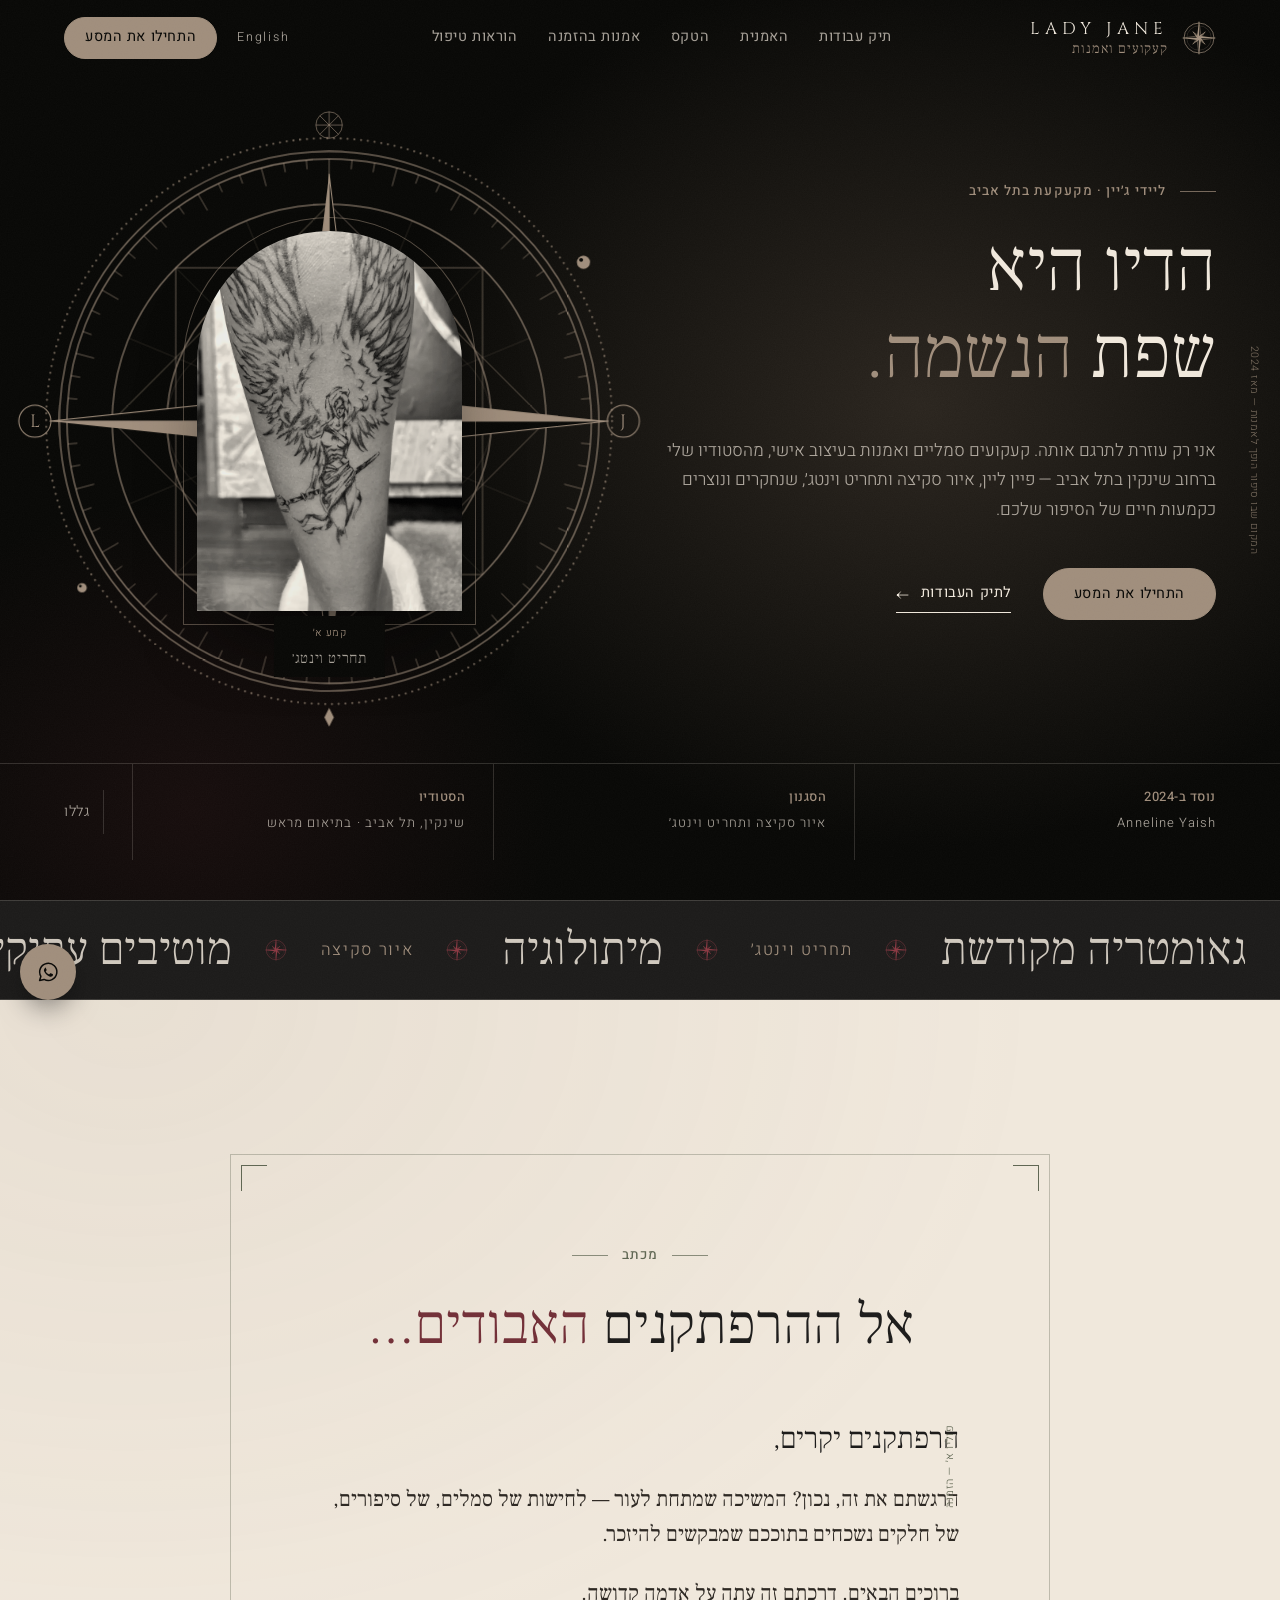
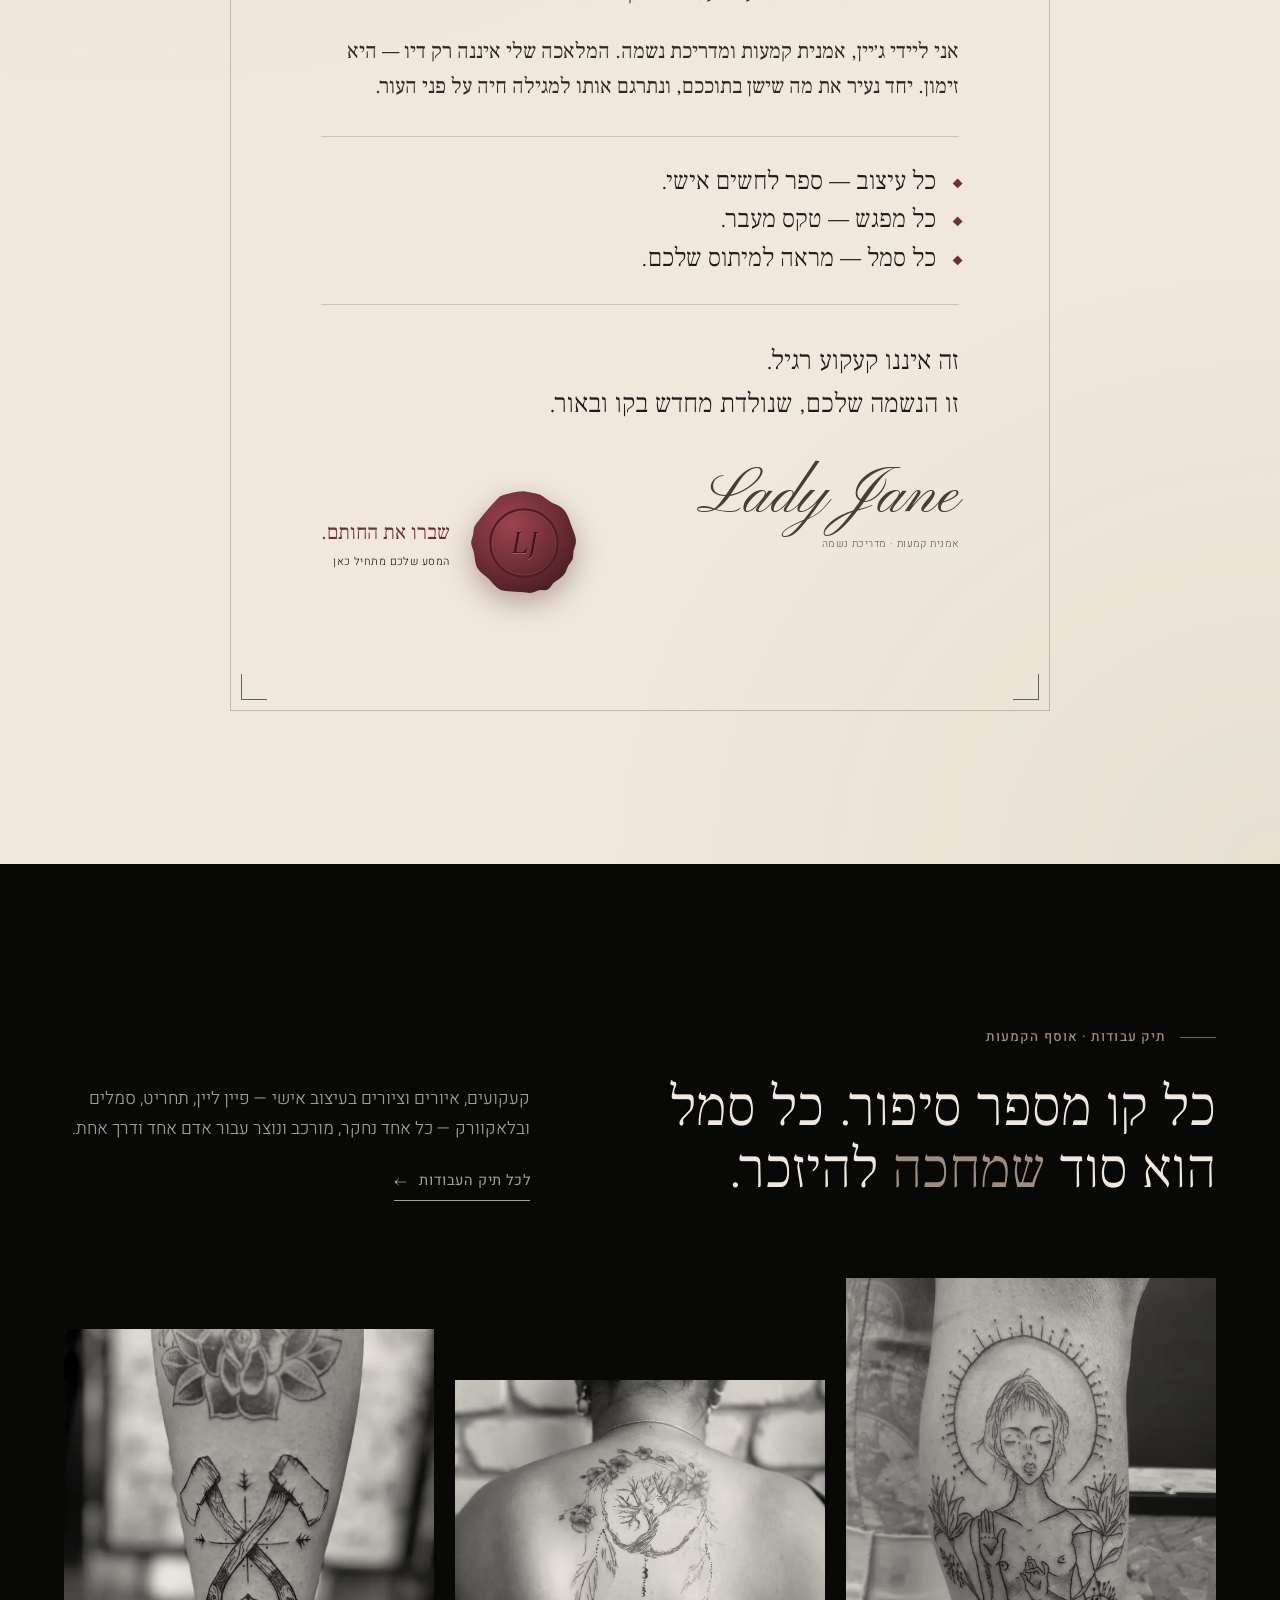
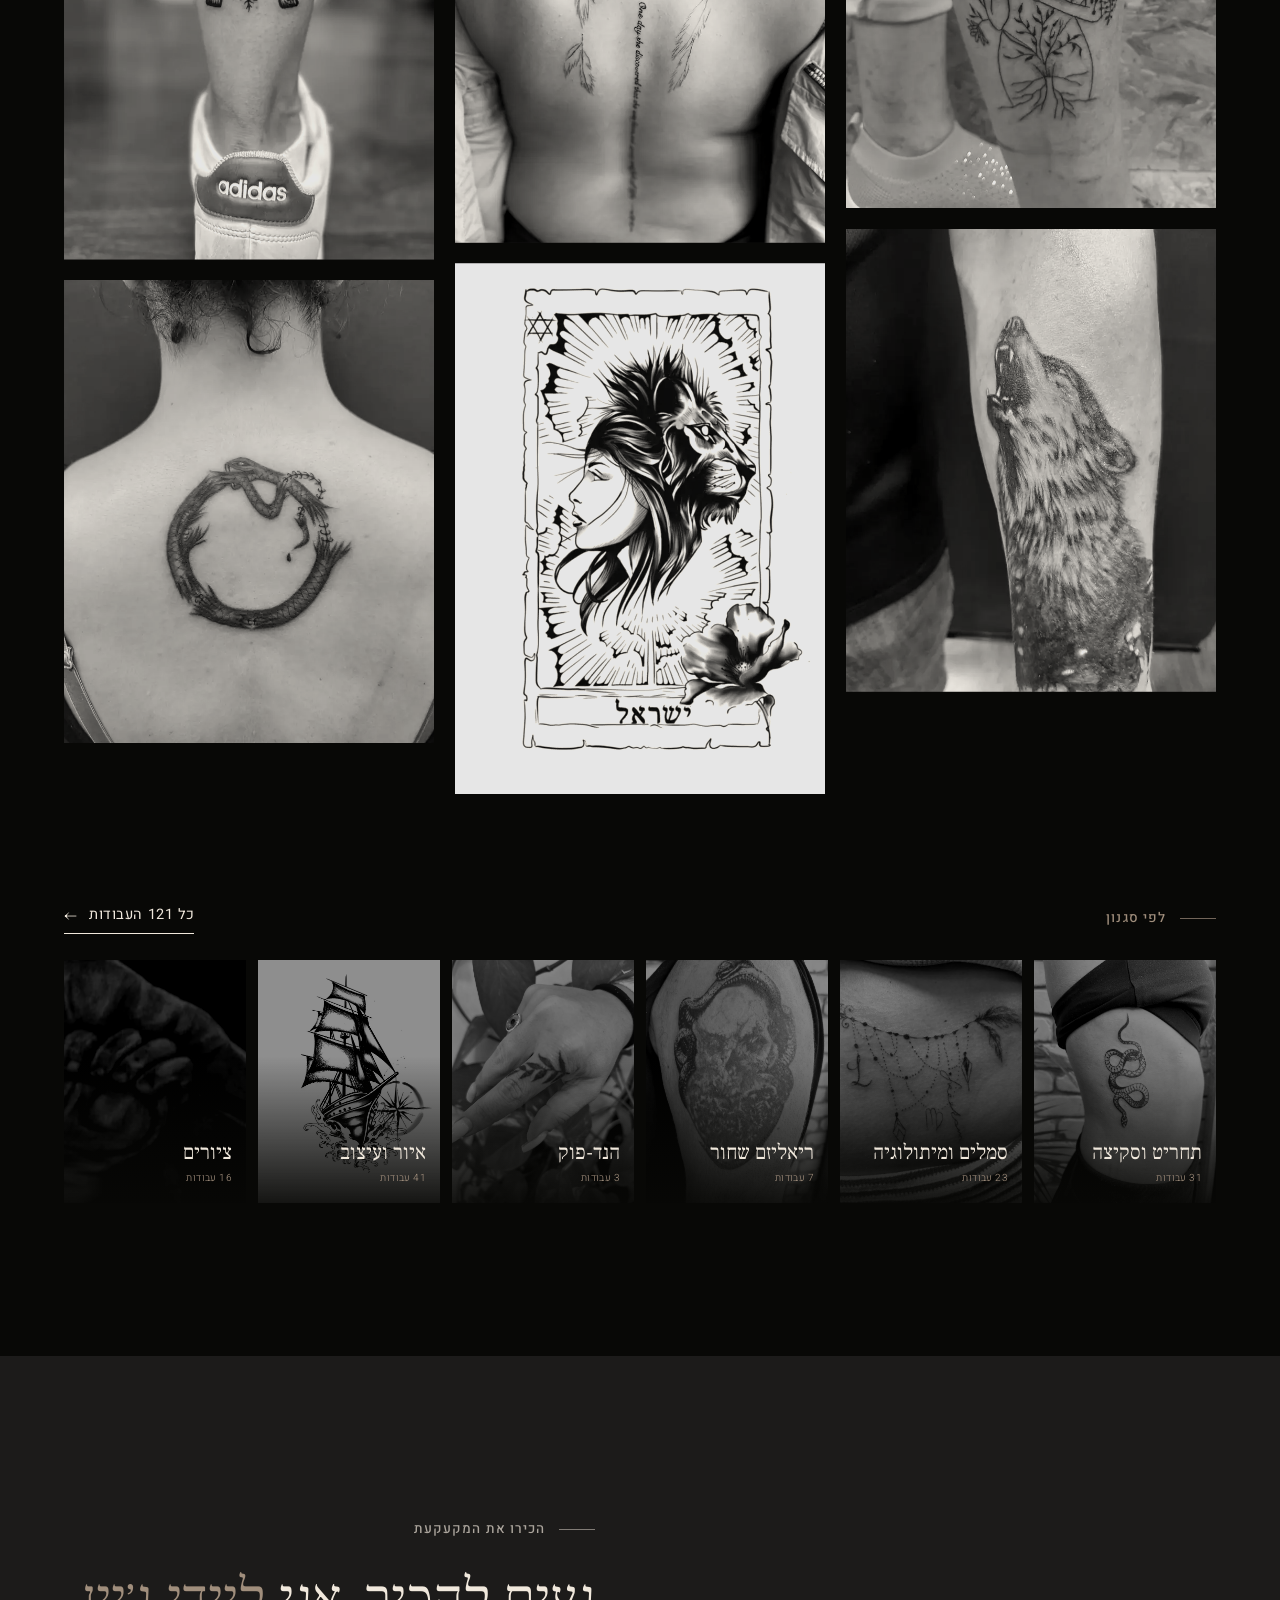
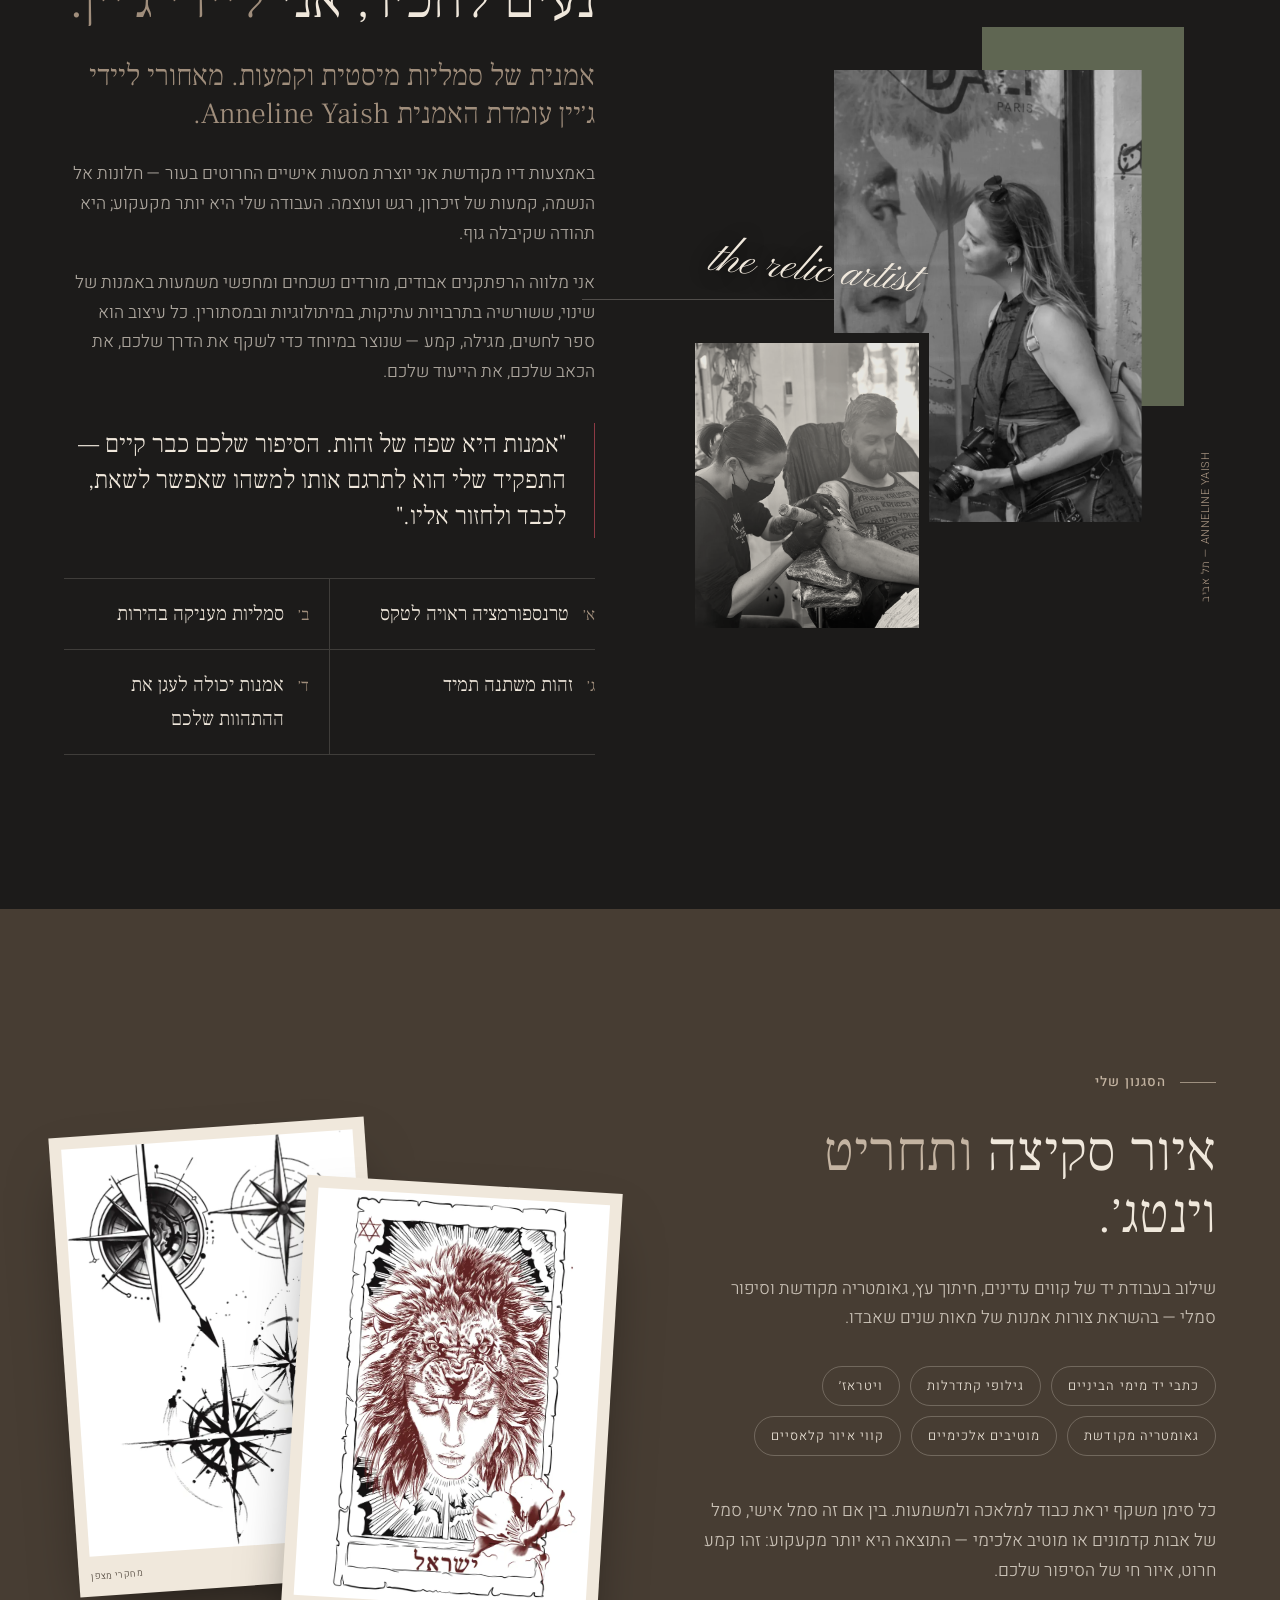
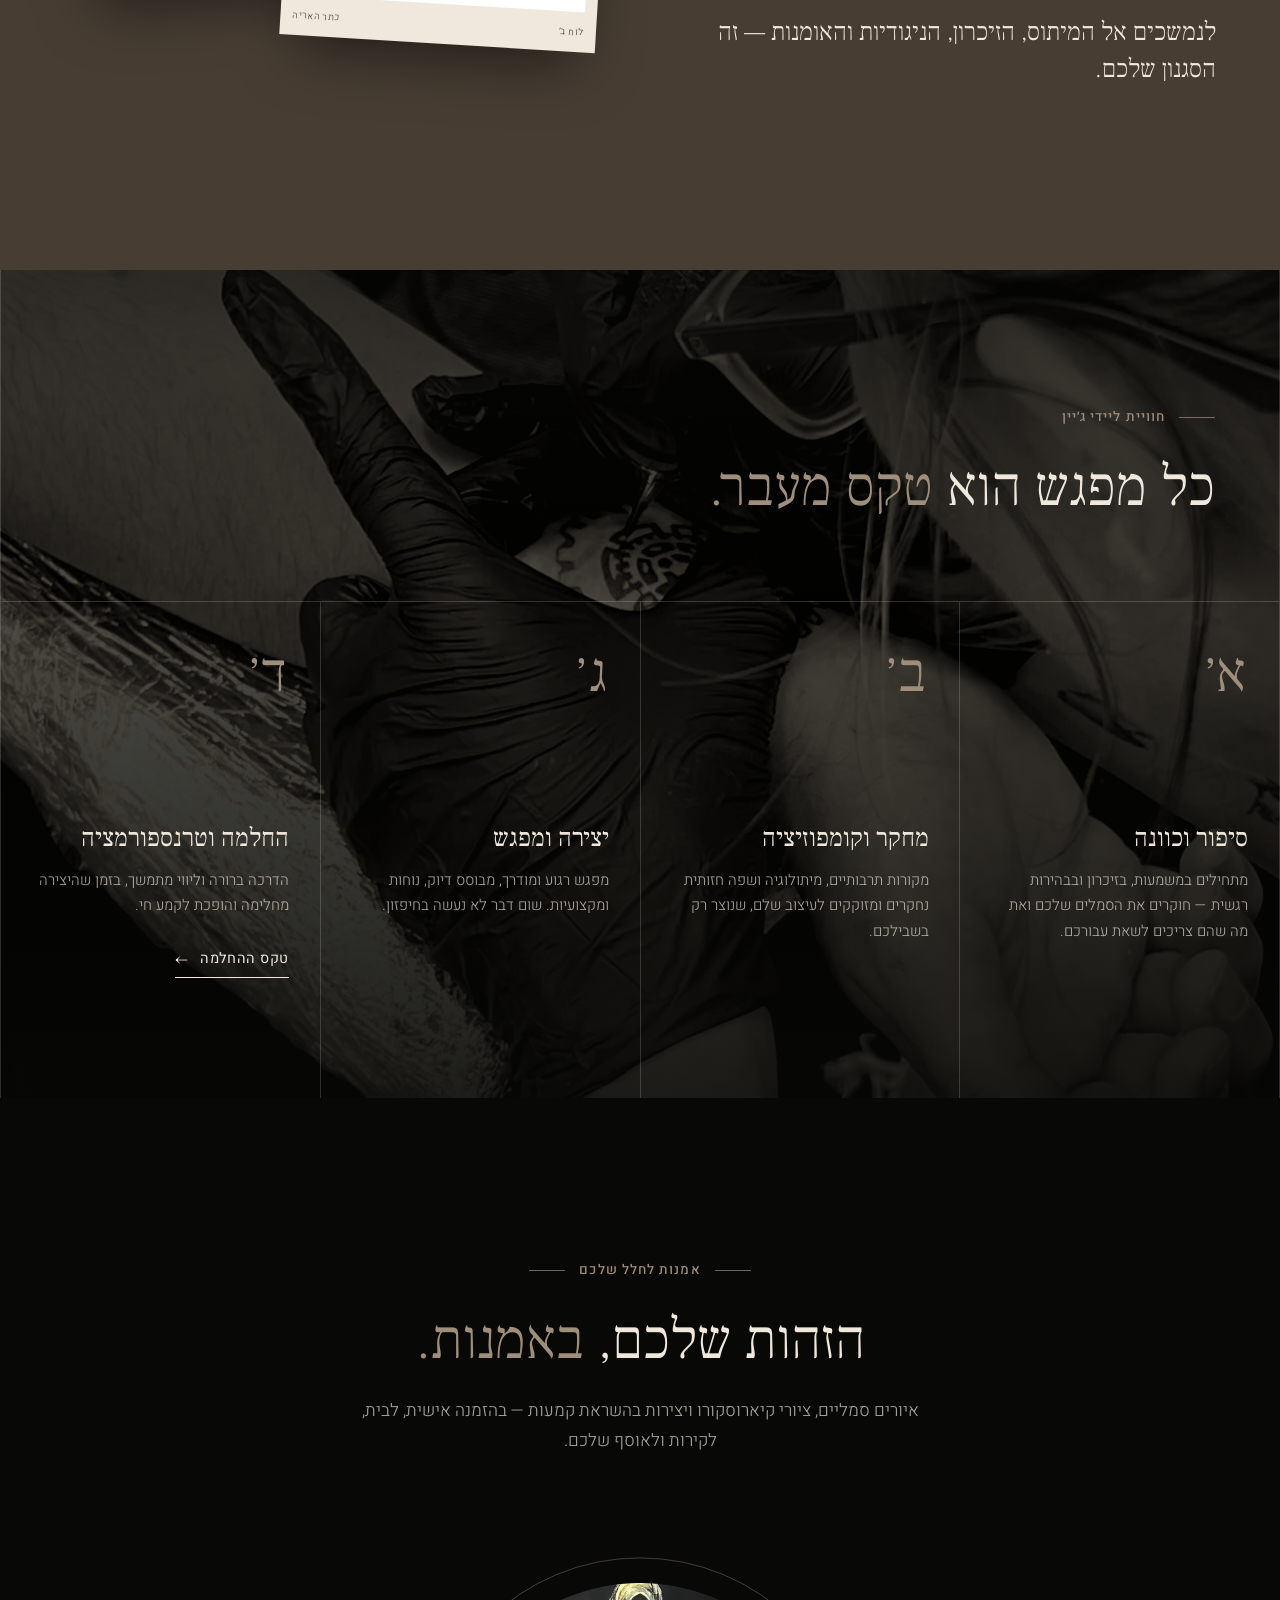
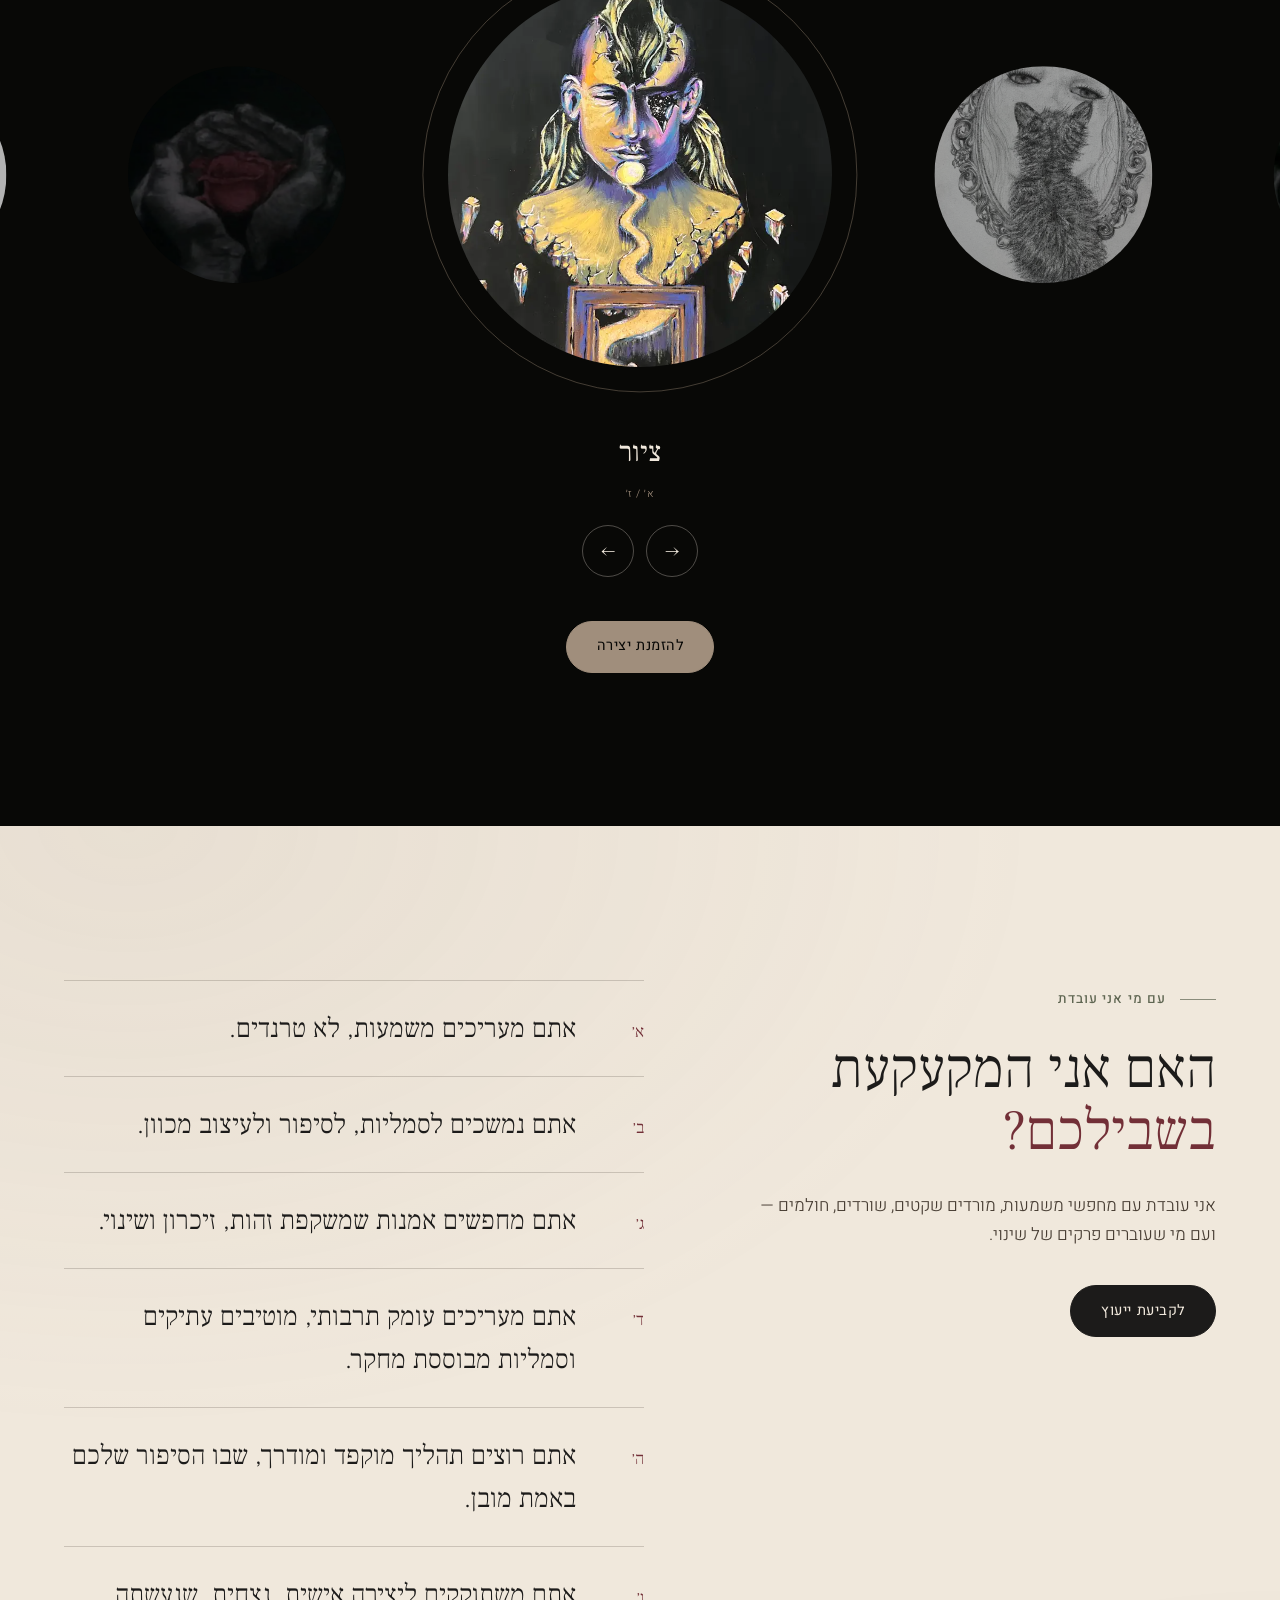
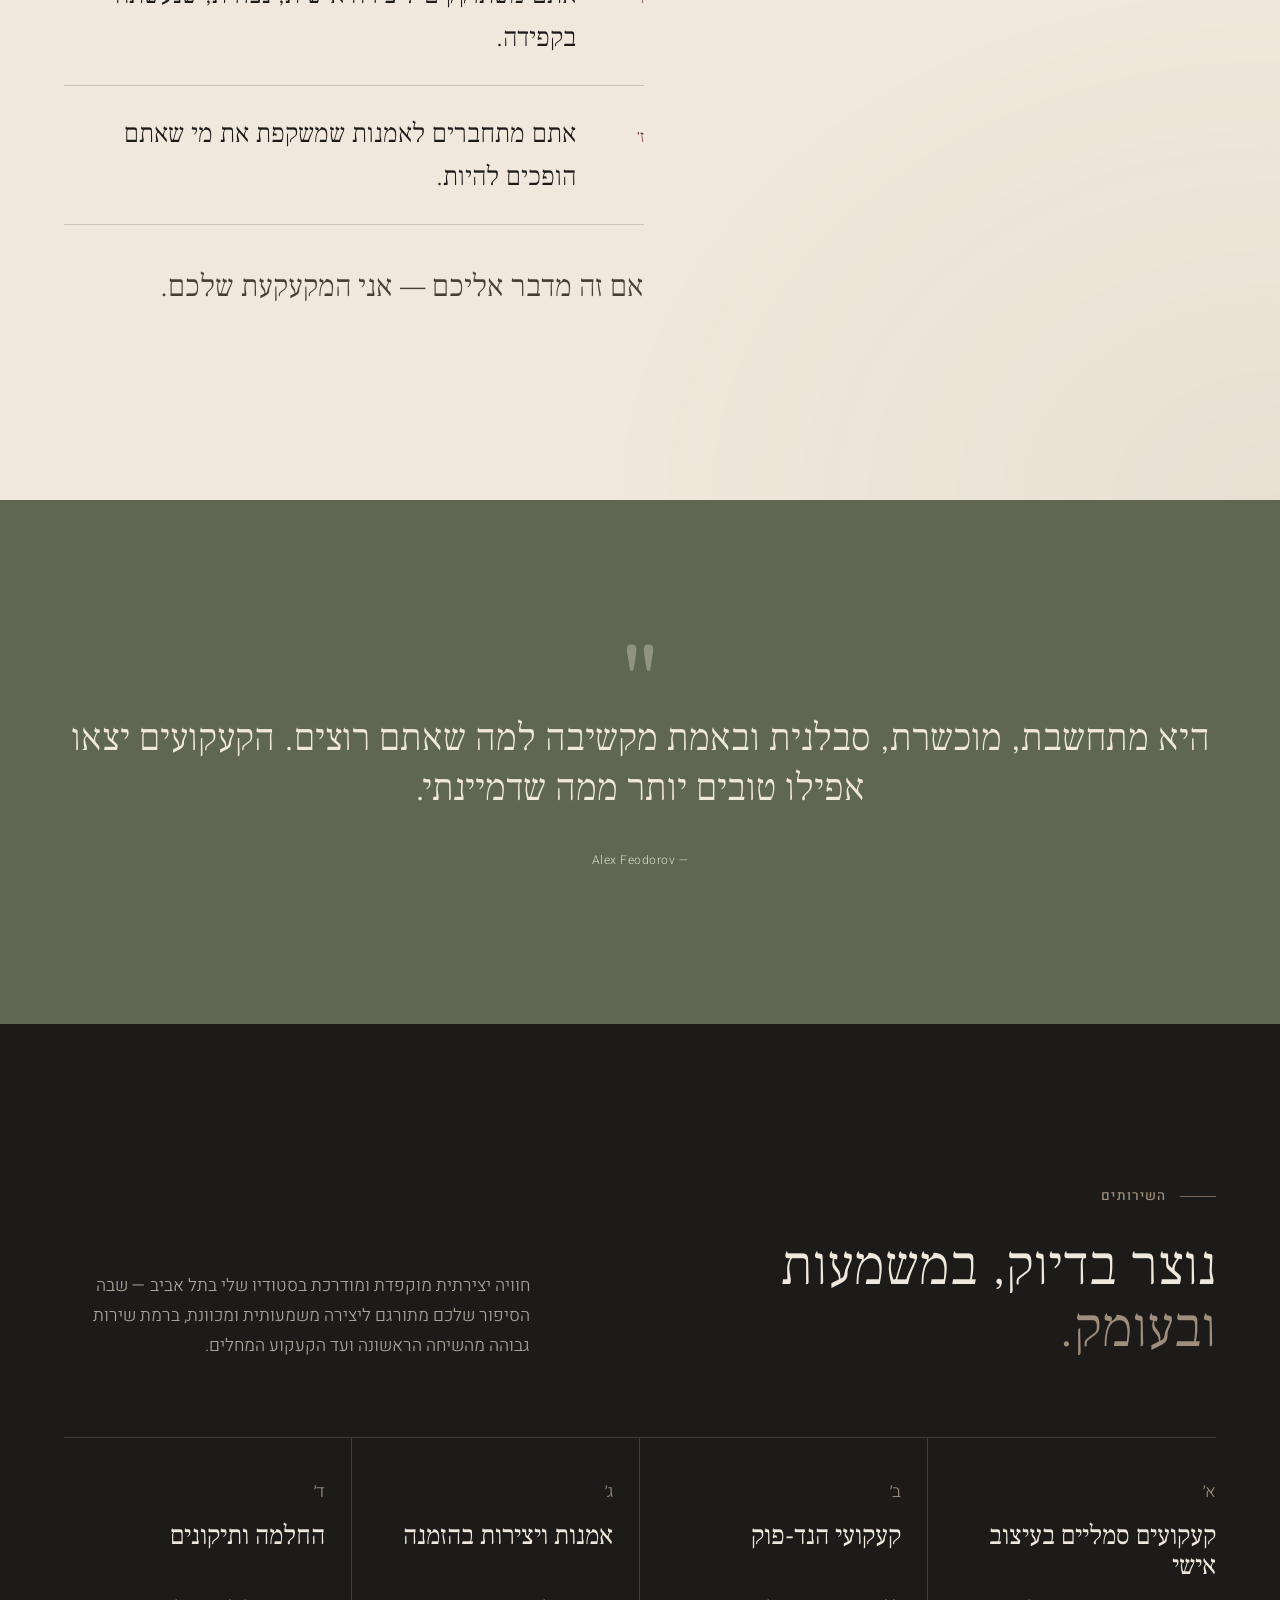
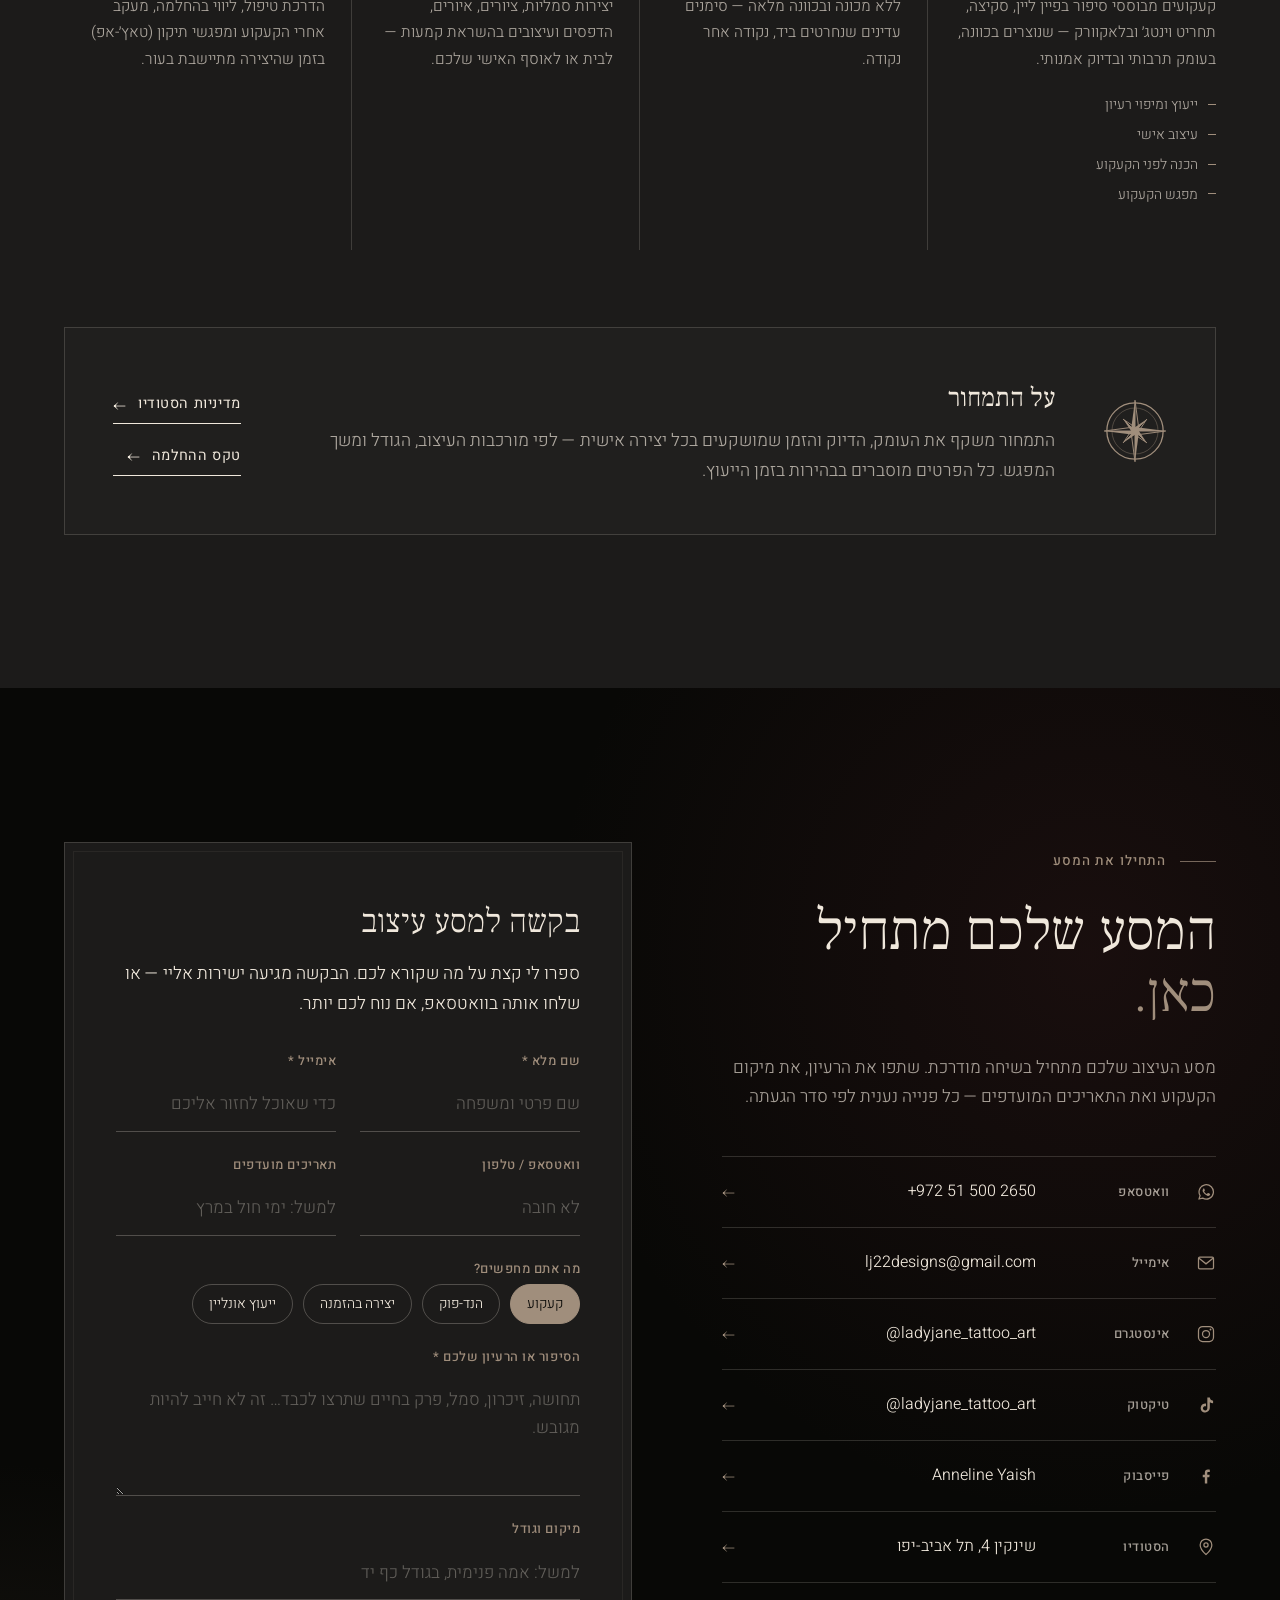
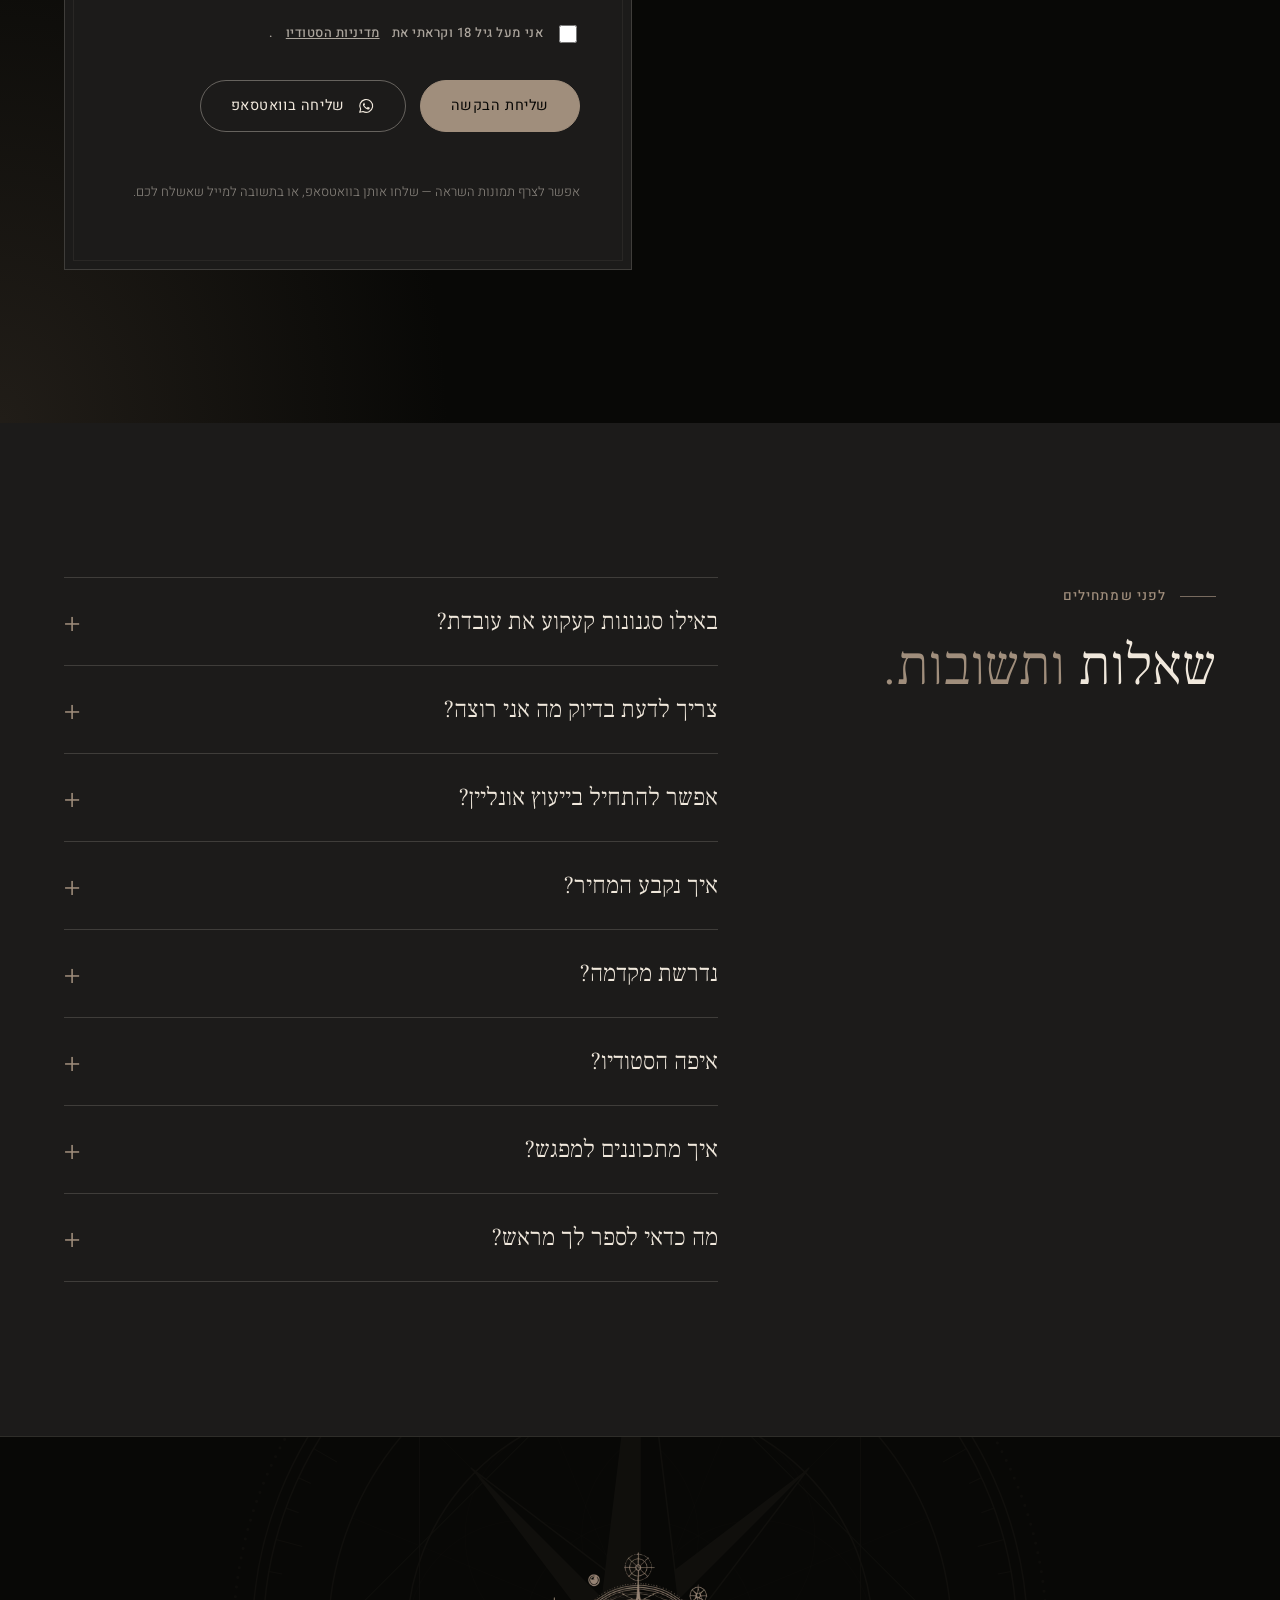
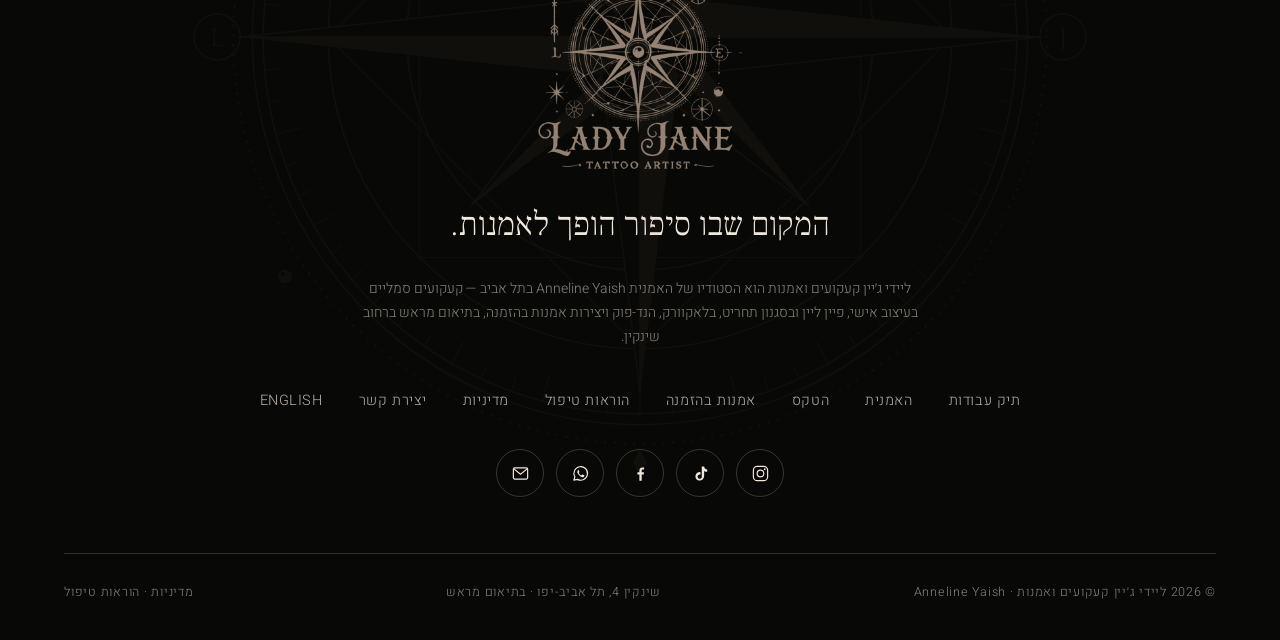
==== he/index.html @ fa8df44c "Add Hebrew version of the site - Full right-to-left Hebrew site in /he/ (home, archive, aftercare,  " ====
<!doctype html>
<html lang="he" dir="rtl" data-base="../">
<head>
<meta charset="utf-8">
<meta name="viewport" content="width=device-width, initial-scale=1, viewport-fit=cover">
<title>מקעקעת בתל אביב — קעקועים סמליים ופיין ליין | ליידי ג׳יין</title>
<meta name="description" content="קעקועים בעיצוב אישי בהשראת סמלים, מיתולוגיה ותחריטים עתיקים — פיין ליין, סקיצה, בלאקוורק והנד-פוק. סטודיו ברחוב שינקין, תל אביב. קבעו ייעוץ.">
<meta name="theme-color" content="#080806">
<meta name="robots" content="index, follow, max-image-preview:large">
<link rel="icon" href="../assets/img/brand/favicon.svg" type="image/svg+xml">
<link rel="icon" href="../assets/img/brand/favicon-192.png" type="image/png" sizes="192x192">
<link rel="icon" href="../assets/img/brand/favicon-48.png" type="image/png" sizes="48x48">
<link rel="apple-touch-icon" href="../assets/img/brand/apple-touch-icon.png">
<meta property="og:type" content="website">
<meta property="og:locale" content="he_IL">
<meta property="og:locale:alternate" content="en_US">
<meta property="og:site_name" content="Lady Jane — Tattoo &amp; Art">
<meta property="og:title" content="מקעקעת בתל אביב — קעקועים סמליים ופיין ליין | ליידי ג׳יין">
<meta property="og:description" content="קעקועים בעיצוב אישי בהשראת סמלים, מיתולוגיה ותחריטים עתיקים — פיין ליין, סקיצה, בלאקוורק והנד-פוק. סטודיו ברחוב שינקין, תל אביב. קבעו ייעוץ.">
<link rel="canonical" href="https://ladyjanetattoo.com/he/">
<link rel="alternate" hreflang="en" href="https://ladyjanetattoo.com/">
<link rel="alternate" hreflang="he" href="https://ladyjanetattoo.com/he/">
<link rel="alternate" hreflang="x-default" href="https://ladyjanetattoo.com/">
<meta property="og:url" content="https://ladyjanetattoo.com/he/">
<meta property="og:image" content="https://ladyjanetattoo.com/assets/img/brand/og.jpg">
<meta property="og:image:width" content="1200">
<meta property="og:image:height" content="630">
<meta property="og:image:alt" content="Lady Jane Tattoo Artist — compass emblem">
<meta name="twitter:card" content="summary_large_image">
<meta name="twitter:title" content="מקעקעת בתל אביב — קעקועים סמליים ופיין ליין | ליידי ג׳יין">
<meta name="twitter:description" content="קעקועים בעיצוב אישי בהשראת סמלים, מיתולוגיה ותחריטים עתיקים — פיין ליין, סקיצה, בלאקוורק והנד-פוק. סטודיו ברחוב שינקין, תל אביב. קבעו ייעוץ.">
<link rel="preconnect" href="https://fonts.googleapis.com">
<link rel="preconnect" href="https://fonts.gstatic.com" crossorigin>
<link href="https://fonts.googleapis.com/css2?family=Cinzel:wght@400;500&family=Cormorant+Garamond:ital,wght@1,500&family=Frank+Ruhl+Libre:wght@300;400;500&family=Heebo:wght@300;400;500&family=Pinyon+Script&display=swap" rel="stylesheet">
<link rel="stylesheet" href="../assets/css/style.css?v=68947995">
<script>document.documentElement.classList.add('js')</script>
<script type="application/ld+json">{"@context":"https://schema.org","@graph":[{"@type":"WebSite","@id":"https://ladyjanetattoo.com/he/#website","url":"https://ladyjanetattoo.com/he/","name":"ליידי ג׳יין קעקועים ואמנות","alternateName":["Lady Jane","Lady Jane Tattoo","LadyJane Tattoo Art","ליידי ג׳יין קעקועים","ליידי ג׳יין"],"inLanguage":"he","publisher":{"@id":"https://ladyjanetattoo.com/#studio"}},{"@type":"TattooParlor","@id":"https://ladyjanetattoo.com/#studio","name":"Lady Jane Tattoo & Art","alternateName":["Lady Jane","Lady Jane Tattoo","LadyJane Tattoo Art","ליידי ג׳יין קעקועים","ליידי ג׳יין"],"description":"הסטודיו לקעקועים ואמנות של האמנית Anneline Yaish בתל אביב: קעקועים סמליים בעיצוב אישי, פיין ליין, סקיצה ותחריט וינטג׳, ריאליזם שחור, הנד-פוק וציורים בהזמנה. בתיאום מראש.","url":"https://ladyjanetattoo.com/he/","logo":"https://ladyjanetattoo.com/assets/img/brand/emblem.webp","image":["https://ladyjanetattoo.com/assets/img/brand/og.jpg","https://ladyjanetattoo.com/assets/img/work/engraving-01.webp","https://ladyjanetattoo.com/assets/img/work/symbolic-01.webp","https://ladyjanetattoo.com/assets/img/work/engraving-03.webp"],"telephone":"+972515002650","email":"lj22designs@gmail.com","address":{"@type":"PostalAddress","streetAddress":"שינקין 4","addressLocality":"תל אביב-יפו","addressRegion":"Tel Aviv District","addressCountry":"IL"},"areaServed":[{"@type":"City","name":"Tel Aviv-Yafo"},{"@type":"Country","name":"Israel"}],"foundingDate":"2024","founder":{"@id":"https://ladyjanetattoo.com/#anneline"},"employee":{"@id":"https://ladyjanetattoo.com/#anneline"},"knowsAbout":["Fine line tattoos","Sketch illustration tattoos","Vintage engraving tattoos","Woodcut style tattoos","Symbolic tattoos","Mythology tattoos","Sacred geometry tattoos","Blackwork realism","Hand-poke tattoos","Custom tattoo design","Chiaroscuro painting"],"hasOfferCatalog":{"@type":"OfferCatalog","name":"שירותי קעקוע ואמנות","itemListElement":[{"@type":"Offer","itemOffered":{"@type":"Service","name":"עיצוב קעקוע סמלי אישי","description":"קעקועים מבוססי סיפור בפיין ליין, איור סקיצה, תחריט וינטג׳ ובלאקוורק — מהייעוץ ומיפוי הרעיון ועד מפגש הקעקוע.","provider":{"@id":"https://ladyjanetattoo.com/#studio"},"areaServed":{"@type":"City","name":"תל אביב-יפו"}}},{"@type":"Offer","itemOffered":{"@type":"Service","name":"קעקועי פיין ליין","description":"קעקועים עדינים ומדויקים בקווים דקים, עם מוטיבים סמליים ובוטניים.","provider":{"@id":"https://ladyjanetattoo.com/#studio"},"areaServed":{"@type":"City","name":"תל אביב-יפו"}}},{"@type":"Offer","itemOffered":{"@type":"Service","name":"קעקועים בסגנון תחריט וחיתוך עץ","description":"קעקועים בהשראת איור סקיצה ותחריטי עץ, כתבי יד מימי הביניים, גילופי קתדרלות וגאומטריה מקודשת.","provider":{"@id":"https://ladyjanetattoo.com/#studio"},"areaServed":{"@type":"City","name":"תל אביב-יפו"}}},{"@type":"Offer","itemOffered":{"@type":"Service","name":"קעקועי ריאליזם שחור","description":"ריאליזם בשחור ואפור עם ניגודיות קיארוסקורו.","provider":{"@id":"https://ladyjanetattoo.com/#studio"},"areaServed":{"@type":"City","name":"תל אביב-יפו"}}},{"@type":"Offer","itemOffered":{"@type":"Service","name":"קעקועי הנד-פוק","description":"קעקועים ללא מכונה, שנחרטים ביד נקודה אחר נקודה.","provider":{"@id":"https://ladyjanetattoo.com/#studio"},"areaServed":{"@type":"City","name":"תל אביב-יפו"}}},{"@type":"Offer","itemOffered":{"@type":"Service","name":"יצירות אמנות בהזמנה","description":"ציורים, איורים והדפסים סמליים בהזמנה אישית, לבית או לאוסף פרטי.","provider":{"@id":"https://ladyjanetattoo.com/#studio"},"areaServed":{"@type":"City","name":"תל אביב-יפו"}}},{"@type":"Offer","itemOffered":{"@type":"Service","name":"ייעוץ קעקוע אונליין","description":"ייעוץ אונליין של 15 דקות לקעקועים או ליצירות אמנות ועיצוב בהזמנה.","provider":{"@id":"https://ladyjanetattoo.com/#studio"},"areaServed":{"@type":"City","name":"תל אביב-יפו"}}},{"@type":"Offer","itemOffered":{"@type":"Service","name":"ליווי בהחלמה ותיקונים","description":"הדרכת טיפול, מעקב אחרי הקעקוע ומפגשי תיקון.","provider":{"@id":"https://ladyjanetattoo.com/#studio"},"areaServed":{"@type":"City","name":"תל אביב-יפו"}}}]},"sameAs":["https://www.instagram.com/ladyjane_tattoo_art/","https://www.tiktok.com/@ladyjane_tattoo_art","https://www.facebook.com/annelineyaish22/"],"contactPoint":{"@type":"ContactPoint","contactType":"bookings","telephone":"+972515002650","email":"lj22designs@gmail.com","url":"https://ladyjanetattoo.com/he/#begin","availableLanguage":["English","Hebrew"]}},{"@type":"Person","@id":"https://ladyjanetattoo.com/#anneline","name":"Anneline Yaish","alternateName":"Lady Jane","jobTitle":"Tattoo artist and fine artist","image":"https://ladyjanetattoo.com/assets/img/artist/portrait-dali.webp","worksFor":{"@id":"https://ladyjanetattoo.com/#studio"},"sameAs":["https://www.instagram.com/ladyjane_tattoo_art/","https://www.tiktok.com/@ladyjane_tattoo_art","https://www.facebook.com/annelineyaish22/"]},{"@type":"FAQPage","@id":"https://ladyjanetattoo.com/he/#faq","inLanguage":"he","mainEntity":[{"@type":"Question","name":"באילו סגנונות קעקוע את עובדת?","acceptedAnswer":{"@type":"Answer","text":"קעקועים אישיים מבוססי סיפור בפיין ליין, איור סקיצה, תחריט וינטג׳ וחיתוך עץ, גאומטריה מקודשת, מוטיבים סמליים ומיתולוגיים, ריאליזם שחור והנד-פוק. כל עיצוב נוצר במיוחד בשבילכם."}},{"@type":"Question","name":"צריך לדעת בדיוק מה אני רוצה?","acceptedAnswer":{"@type":"Answer","text":"לא. הרבה לקוחות מגיעים עם תחושה, רעיון או כוונה סמלית. את הסיפור אנחנו מפתחים יחד — בשביל זה יש ייעוץ."}},{"@type":"Question","name":"אפשר להתחיל בייעוץ אונליין?","acceptedAnswer":{"@type":"Answer","text":"כן. יש ייעוץ אונליין של 15 דקות לקעקועים, וייעוץ נפרד ליצירות אמנות ועיצוב בהזמנה. בחרו \"ייעוץ אונליין\" בטופס או שלחו לי הודעה בוואטסאפ."}},{"@type":"Question","name":"איך נקבע המחיר?","acceptedAnswer":{"@type":"Answer","text":"לפי מורכבות העיצוב, הגודל ומשך המפגש. כל הפרטים מוסברים בזמן הייעוץ, לפני שקובעים משהו."}},{"@type":"Question","name":"נדרשת מקדמה?","acceptedAnswer":{"@type":"Answer","text":"כן — קביעת תור מחייבת מקדמה שאינה מוחזרת ומקוזזת מהמחיר הסופי. אפשר לשנות מועד פעם אחת, בהודעה של 24 שעות מראש לפחות."}},{"@type":"Question","name":"איפה הסטודיו?","acceptedAnswer":{"@type":"Answer","text":"ברחוב שינקין 4, במרכז תל אביב-יפו. המפגשים בתיאום מראש בלבד — שלחו בקשה בטופס או הודעה בוואטסאפ כדי לקבוע."}},{"@type":"Question","name":"איך מתכוננים למפגש?","acceptedAnswer":{"@type":"Answer","text":"אכלו לפני, הביאו מים וחטיפים, והגיעו עם עור נקי ובגדים נוחים. בלי אלכוהול, ובלי אימון כושר כבד ממש לפני. אם אתם לחוצים — ספרו לי, אני כאן בשבילכם."}},{"@type":"Question","name":"מה כדאי לספר לך מראש?","acceptedAnswer":{"@type":"Answer","text":"שתפו אותי בכל אלרגיה או מצב רפואי, וספרו לי אם יש היריון או הנקה. לקוחות עם סוכרת יתבקשו להביא אישור מרופא. יש להיות מעל גיל 18 עם תעודה מזהה."}}]}]}</script>
</head>
<body>
<svg width="0" height="0" style="position:absolute" aria-hidden="true" focusable="false">
  <symbol id="i-instagram" viewBox="0 0 24 24"><g fill="none" stroke="currentColor" stroke-width="1.5"><rect x="3" y="3" width="18" height="18" rx="5"/><circle cx="12" cy="12" r="4.2"/></g><circle cx="17.4" cy="6.6" r="1.1" fill="currentColor"/></symbol>
  <symbol id="i-tiktok" viewBox="0 0 24 24"><path fill="currentColor" d="M16.6 3c.3 2.1 1.6 3.6 3.9 3.8v3.1a7 7 0 0 1-3.9-1.1v6.3c0 3.8-3.1 6.4-6.6 5.8-3.3-.5-5.1-3.9-4.1-6.9.8-2.5 3.4-4.1 6.1-3.7v3.2c-.6-.2-1.3-.2-1.9 0-1.4.5-2.1 2-1.6 3.4.5 1.4 2.2 2.1 3.6 1.5.9-.4 1.5-1.4 1.5-2.4V3h3z"/></symbol>
  <symbol id="i-facebook" viewBox="0 0 24 24"><path fill="currentColor" d="M13.5 21v-7.6H16l.4-3h-2.9V8.6c0-.9.3-1.5 1.5-1.5h1.6V4.4c-.3 0-1.2-.1-2.3-.1-2.2 0-3.7 1.3-3.7 3.8v2.3H8.1v3h2.5V21h2.9z"/></symbol>
  <symbol id="i-whatsapp" viewBox="0 0 24 24"><path fill="none" stroke="currentColor" stroke-width="1.5" stroke-linejoin="round" d="M3.6 20.4l1.3-4.1a8.6 8.6 0 1 1 3.2 3.1l-4.5 1z"/><path fill="currentColor" d="M9.1 7.4c.3 0 .5 0 .7.5l.8 1.8c.1.3 0 .5-.1.7l-.6.7c-.1.2-.2.3 0 .6.5.9 1.7 2.1 2.9 2.6.3.1.4.1.6-.1l.8-.9c.2-.2.4-.2.6-.1l1.8.9c.3.1.4.3.4.5 0 .6-.3 1.4-.9 1.7-.6.4-1.5.5-2.6.1-1.9-.6-3.9-2.4-5-4.3-.7-1.3-.7-2.4-.2-3.2.3-.6.7-.9.8-1z"/></symbol>
  <symbol id="i-mail" viewBox="0 0 24 24"><g fill="none" stroke="currentColor" stroke-width="1.5"><rect x="3" y="5" width="18" height="14" rx="1.5"/><path d="M3.6 6.2L12 13l8.4-6.8"/></g></symbol>
  <symbol id="i-phone" viewBox="0 0 24 24"><path fill="none" stroke="currentColor" stroke-width="1.5" stroke-linejoin="round" d="M6.6 3.5h2.6l1.4 4.2-2 1.4a12 12 0 0 0 6.3 6.3l1.4-2 4.2 1.4v2.6a2 2 0 0 1-2 2A16.5 16.5 0 0 1 4.6 5.5a2 2 0 0 1 2-2z"/></symbol>
  <symbol id="i-pin" viewBox="0 0 24 24"><g fill="none" stroke="currentColor" stroke-width="1.5"><path d="M12 21s-7-6.1-7-11.5a7 7 0 0 1 14 0C19 14.9 12 21 12 21z"/><circle cx="12" cy="9.5" r="2.5"/></g></symbol>
  <symbol id="i-calendar" viewBox="0 0 24 24"><g fill="none" stroke="currentColor" stroke-width="1.5"><rect x="3.5" y="5" width="17" height="15" rx="1.5"/><path d="M3.5 10h17M8 3v4M16 3v4"/></g></symbol>
</svg>
<a class="skip-link" href="#main">דילוג לתוכן</a>
<header class="site-header" id="top">
  <div class="wrap">
    <a class="brand" href="#top" aria-label="ליידי ג׳יין — קעקועים ואמנות, לדף הבית">
      <svg class="mini-compass" viewBox="-50 -50 100 100" aria-hidden="true"><circle r="44" fill="none" stroke="currentColor" stroke-width="2"/><circle r="36" fill="none" stroke="currentColor" stroke-width="1" opacity=".6"/><path d="M0 0L0.0 -6.0L18.38 -18.38Z" fill="currentColor"/><path d="M0 0L18.38 -18.38L6.0 0.0Z" fill="none" stroke="currentColor" stroke-width="1.5" stroke-linejoin="round"/><path d="M0 0L6.0 0.0L18.38 18.38Z" fill="currentColor"/><path d="M0 0L18.38 18.38L0.0 6.0Z" fill="none" stroke="currentColor" stroke-width="1.5" stroke-linejoin="round"/><path d="M0 0L0.0 6.0L-18.38 18.38Z" fill="currentColor"/><path d="M0 0L-18.38 18.38L-6.0 0.0Z" fill="none" stroke="currentColor" stroke-width="1.5" stroke-linejoin="round"/><path d="M0 0L-6.0 0.0L-18.38 -18.38Z" fill="currentColor"/><path d="M0 0L-18.38 -18.38L-0.0 -6.0Z" fill="none" stroke="currentColor" stroke-width="1.5" stroke-linejoin="round"/><path d="M0 0L-5.66 -5.66L0.0 -48.0Z" fill="currentColor"/><path d="M0 0L0.0 -48.0L5.66 -5.66Z" fill="none" stroke="currentColor" stroke-width="1.5" stroke-linejoin="round"/><path d="M0 0L5.66 -5.66L48.0 0.0Z" fill="currentColor"/><path d="M0 0L48.0 0.0L5.66 5.66Z" fill="none" stroke="currentColor" stroke-width="1.5" stroke-linejoin="round"/><path d="M0 0L5.66 5.66L0.0 48.0Z" fill="currentColor"/><path d="M0 0L0.0 48.0L-5.66 5.66Z" fill="none" stroke="currentColor" stroke-width="1.5" stroke-linejoin="round"/><path d="M0 0L-5.66 5.66L-48.0 0.0Z" fill="currentColor"/><path d="M0 0L-48.0 0.0L-5.66 -5.66Z" fill="none" stroke="currentColor" stroke-width="1.5" stroke-linejoin="round"/><circle r="5" fill="currentColor"/></svg>
      <span class="brand-text"><span class="brand-name">LADY JANE</span><span class="brand-sub">קעקועים ואמנות</span></span>
    </a>
    <nav class="nav" aria-label="ראשי">
      <a href="work.html">תיק עבודות</a>
      <a href="#artist">האמנית</a>
      <a href="#rite">הטקס</a>
      <a href="#commissions">אמנות בהזמנה</a>
      <a href="aftercare.html">הוראות טיפול</a>
    </nav>
    <div class="header-cta">
      <a class="lang-switch" href="../" hreflang="en" lang="en" aria-label="English"><span class="long">English</span><span class="short" aria-hidden="true">EN</span></a>
      <a class="btn btn--sm" href="#begin">התחילו את המסע</a>
      <button class="menu-toggle" type="button" aria-expanded="false" aria-controls="mobile-menu"><span class="label">תפריט</span><span class="bars" aria-hidden="true"></span></button>
    </div>
  </div>
</header>
<div class="mobile-menu" id="mobile-menu">
  <svg class="compass" viewBox="-332 -332 664 664" aria-hidden="true" focusable="false"><g class="compass-spin"><circle class="c-dots" r="300"/><circle class="c-draw" r="286" pathLength="1"/><circle class="c-draw" r="278" pathLength="1"/><circle class="c-draw" r="230" pathLength="1"/><circle class="c-draw" r="172" pathLength="1"/><path class="c-draw c-thin" d="M0.0 -278.0L0.0 -250.0M24.23 -276.94L23.36 -266.98M48.27 -273.78L46.54 -263.93M71.95 -268.53L66.78 -249.21M95.08 -261.23L91.66 -251.84M117.49 -251.95L113.26 -242.89M139.0 -240.76L129.0 -223.43M159.45 -227.72L153.72 -219.53M178.69 -212.96L172.27 -205.3M196.58 -196.58L182.43 -182.43M212.96 -178.69L205.3 -172.27M227.72 -159.45L219.53 -153.72M240.76 -139.0L223.43 -129.0M251.95 -117.49L242.89 -113.26M261.23 -95.08L251.84 -91.66M268.53 -71.95L249.21 -66.78M273.78 -48.27L263.93 -46.54M276.94 -24.23L266.98 -23.36M278.0 0.0L250.0 0.0M276.94 24.23L266.98 23.36M273.78 48.27L263.93 46.54M268.53 71.95L249.21 66.78M261.23 95.08L251.84 91.66M251.95 117.49L242.89 113.26M240.76 139.0L223.43 129.0M227.72 159.45L219.53 153.72M212.96 178.69L205.3 172.27M196.58 196.58L182.43 182.43M178.69 212.96L172.27 205.3M159.45 227.72L153.72 219.53M139.0 240.76L129.0 223.43M117.49 251.95L113.26 242.89M95.08 261.23L91.66 251.84M71.95 268.53L66.78 249.21M48.27 273.78L46.54 263.93M24.23 276.94L23.36 266.98M0.0 278.0L0.0 250.0M-24.23 276.94L-23.36 266.98M-48.27 273.78L-46.54 263.93M-71.95 268.53L-66.78 249.21M-95.08 261.23L-91.66 251.84M-117.49 251.95L-113.26 242.89M-139.0 240.76L-129.0 223.43M-159.45 227.72L-153.72 219.53M-178.69 212.96L-172.27 205.3M-196.58 196.58L-182.43 182.43M-212.96 178.69L-205.3 172.27M-227.72 159.45L-219.53 153.72M-240.76 139.0L-223.43 129.0M-251.95 117.49L-242.89 113.26M-261.23 95.08L-251.84 91.66M-268.53 71.95L-249.21 66.78M-273.78 48.27L-263.93 46.54M-276.94 24.23L-266.98 23.36M-278.0 0.0L-250.0 0.0M-276.94 -24.23L-266.98 -23.36M-273.78 -48.27L-263.93 -46.54M-268.53 -71.95L-249.21 -66.78M-261.23 -95.08L-251.84 -91.66M-251.95 -117.49L-242.89 -113.26M-240.76 -139.0L-223.43 -129.0M-227.72 -159.45L-219.53 -153.72M-212.96 -178.69L-205.3 -172.27M-196.58 -196.58L-182.43 -182.43M-178.69 -212.96L-172.27 -205.3M-159.45 -227.72L-153.72 -219.53M-139.0 -240.76L-129.0 -223.43M-117.49 -251.95L-113.26 -242.89M-95.08 -261.23L-91.66 -251.84M-71.95 -268.53L-66.78 -249.21M-48.27 -273.78L-46.54 -263.93M-24.23 -276.94L-23.36 -266.98" pathLength="1"/><path class="c-draw c-thin" d="M0.0 -230.0L230.0 0.0L0.0 230.0L-230.0 0.0Z" pathLength="1"/><path class="c-draw c-thin" d="M162.63 -162.63L162.63 162.63L-162.63 162.63L-162.63 -162.63Z" pathLength="1"/><g class="c-seed"><circle class="c-draw c-thin" r="86" pathLength="1"/><circle class="c-draw c-thin" cx="43.0" cy="-74.48" r="86" pathLength="1"/><circle class="c-draw c-thin" cx="86.0" cy="0.0" r="86" pathLength="1"/><circle class="c-draw c-thin" cx="43.0" cy="74.48" r="86" pathLength="1"/><circle class="c-draw c-thin" cx="-43.0" cy="74.48" r="86" pathLength="1"/><circle class="c-draw c-thin" cx="-86.0" cy="0.0" r="86" pathLength="1"/><circle class="c-draw c-thin" cx="-43.0" cy="-74.48" r="86" pathLength="1"/></g><path class="c-draw c-faint" d="M0.0 -50.0L0.0 -230.0M19.13 -46.19L88.02 -212.49M35.36 -35.36L162.63 -162.63M46.19 -19.13L212.49 -88.02M50.0 0.0L230.0 0.0M46.19 19.13L212.49 88.02M35.36 35.36L162.63 162.63M19.13 46.19L88.02 212.49M0.0 50.0L0.0 230.0M-19.13 46.19L-88.02 212.49M-35.36 35.36L-162.63 162.63M-46.19 19.13L-212.49 88.02M-50.0 0.0L-230.0 0.0M-46.19 -19.13L-212.49 -88.02M-35.36 -35.36L-162.63 -162.63M-19.13 -46.19L-88.02 -212.49" pathLength="1"/><g class="c-star"><path class="c-fill" d="M0 0L0.0 -30.0L124.45 -124.45Z"/><path class="c-shade" d="M0 0L124.45 -124.45L30.0 0.0Z"/><path class="c-fill" d="M0 0L30.0 0.0L124.45 124.45Z"/><path class="c-shade" d="M0 0L124.45 124.45L0.0 30.0Z"/><path class="c-fill" d="M0 0L0.0 30.0L-124.45 124.45Z"/><path class="c-shade" d="M0 0L-124.45 124.45L-30.0 0.0Z"/><path class="c-fill" d="M0 0L-30.0 0.0L-124.45 -124.45Z"/><path class="c-shade" d="M0 0L-124.45 -124.45L-0.0 -30.0Z"/><path class="c-fill" d="M0 0L-28.28 -28.28L0.0 -262.0Z"/><path class="c-shade" d="M0 0L0.0 -262.0L28.28 -28.28Z"/><path class="c-fill" d="M0 0L28.28 -28.28L296.0 0.0Z"/><path class="c-shade" d="M0 0L296.0 0.0L28.28 28.28Z"/><path class="c-fill" d="M0 0L28.28 28.28L0.0 262.0Z"/><path class="c-shade" d="M0 0L0.0 262.0L-28.28 28.28Z"/><path class="c-fill" d="M0 0L-28.28 28.28L-296.0 0.0Z"/><path class="c-shade" d="M0 0L-296.0 0.0L-28.28 -28.28Z"/></g><circle class="c-hub" r="24"/><circle class="c-pupil" r="12"/><circle class="c-glint" cx="-4" cy="-4" r="3.2"/></g><g class="compass-orn"><circle class="c-draw" cx="-312" cy="0" r="17" pathLength="1"/><text class="c-letter" x="-312" y="6.5" text-anchor="middle">L</text><circle class="c-draw" cx="312" cy="0" r="17" pathLength="1"/><text class="c-letter" x="312" y="6.5" text-anchor="middle">J</text><circle class="c-draw c-thin" cx="0" cy="-314" r="14" pathLength="1"/><path class="c-draw c-thin" d="M14.0 -314.0L-14.0 -314.0M9.9 -304.1L-9.9 -323.9M0.0 -300.0L0.0 -328.0M-9.9 -304.1L9.9 -323.9" pathLength="1"/><circle class="c-pupil" cx="269.68" cy="-168.51" r="7"/><circle class="c-glint" cx="267.23" cy="-170.96" r="2.10"/><circle class="c-pupil" cx="-261.98" cy="176.7" r="5"/><circle class="c-glint" cx="-263.73" cy="174.95" r="1.50"/><path class="c-fill" d="M0 304L5 314L0 324L-5 314Z"/></g></svg>
  <nav aria-label="תפריט נייד">
    <a href="work.html"><span>א׳</span>תיק העבודות</a>
    <a href="#artist"><span>ב׳</span>האמנית</a>
    <a href="#rite"><span>ג׳</span>הטקס</a>
    <a href="#commissions"><span>ד׳</span>אמנות בהזמנה</a>
    <a href="aftercare.html"><span>ה׳</span>הוראות טיפול</a>
    <a href="#begin"><span>ו׳</span>התחילו את המסע</a>
  </nav>
  <div class="menu-foot">
    <a class="btn" href="https://wa.me/972515002650" target="_blank" rel="noopener"><svg aria-hidden="true"><use href="#i-whatsapp"/></svg>וואטסאפ</a>
    <a class="link-arrow" href="https://www.instagram.com/ladyjane_tattoo_art/" target="_blank" rel="noopener" dir="ltr">@ladyjane_tattoo_art</a>
  </div>
</div>
<main id="main">

  <!-- ============ HERO ============ -->
  <section class="hero" aria-labelledby="hero-title">
    <span class="hero-side" aria-hidden="true">המקום שבו סיפור הופך לאמנות — מאז 2024</span>
    <div class="wrap">
      <div class="hero-grid">
        <div class="hero-copy">
          <h1 class="display" id="hero-title">
            <span class="eyebrow">ליידי ג׳יין · מקעקעת בתל אביב</span>
            <span class="line"><span>הדיו היא</span></span>
            <span class="line"><span>שפת <em>הנשמה.</em></span></span>
          </h1>
          <p class="lede">אני רק עוזרת לתרגם אותה. קעקועים סמליים ואמנות בעיצוב אישי, מהסטודיו שלי ברחוב שינקין בתל אביב — פיין ליין, איור סקיצה ותחריט וינטג׳, שנחקרים ונוצרים כקמעות חיים של הסיפור שלכם.</p>
          <div class="actions">
            <a class="btn" href="#begin">התחילו את המסע</a>
            <a class="link-arrow" href="work.html">לתיק העבודות</a>
          </div>
        </div>

        <div class="hero-visual">
          <svg class="compass is-drawing" viewBox="-332 -332 664 664" aria-hidden="true" focusable="false"><g class="compass-spin"><circle class="c-dots" r="300"/><circle class="c-draw" r="286" pathLength="1"/><circle class="c-draw" r="278" pathLength="1"/><circle class="c-draw" r="230" pathLength="1"/><circle class="c-draw" r="172" pathLength="1"/><path class="c-draw c-thin" d="M0.0 -278.0L0.0 -250.0M24.23 -276.94L23.36 -266.98M48.27 -273.78L46.54 -263.93M71.95 -268.53L66.78 -249.21M95.08 -261.23L91.66 -251.84M117.49 -251.95L113.26 -242.89M139.0 -240.76L129.0 -223.43M159.45 -227.72L153.72 -219.53M178.69 -212.96L172.27 -205.3M196.58 -196.58L182.43 -182.43M212.96 -178.69L205.3 -172.27M227.72 -159.45L219.53 -153.72M240.76 -139.0L223.43 -129.0M251.95 -117.49L242.89 -113.26M261.23 -95.08L251.84 -91.66M268.53 -71.95L249.21 -66.78M273.78 -48.27L263.93 -46.54M276.94 -24.23L266.98 -23.36M278.0 0.0L250.0 0.0M276.94 24.23L266.98 23.36M273.78 48.27L263.93 46.54M268.53 71.95L249.21 66.78M261.23 95.08L251.84 91.66M251.95 117.49L242.89 113.26M240.76 139.0L223.43 129.0M227.72 159.45L219.53 153.72M212.96 178.69L205.3 172.27M196.58 196.58L182.43 182.43M178.69 212.96L172.27 205.3M159.45 227.72L153.72 219.53M139.0 240.76L129.0 223.43M117.49 251.95L113.26 242.89M95.08 261.23L91.66 251.84M71.95 268.53L66.78 249.21M48.27 273.78L46.54 263.93M24.23 276.94L23.36 266.98M0.0 278.0L0.0 250.0M-24.23 276.94L-23.36 266.98M-48.27 273.78L-46.54 263.93M-71.95 268.53L-66.78 249.21M-95.08 261.23L-91.66 251.84M-117.49 251.95L-113.26 242.89M-139.0 240.76L-129.0 223.43M-159.45 227.72L-153.72 219.53M-178.69 212.96L-172.27 205.3M-196.58 196.58L-182.43 182.43M-212.96 178.69L-205.3 172.27M-227.72 159.45L-219.53 153.72M-240.76 139.0L-223.43 129.0M-251.95 117.49L-242.89 113.26M-261.23 95.08L-251.84 91.66M-268.53 71.95L-249.21 66.78M-273.78 48.27L-263.93 46.54M-276.94 24.23L-266.98 23.36M-278.0 0.0L-250.0 0.0M-276.94 -24.23L-266.98 -23.36M-273.78 -48.27L-263.93 -46.54M-268.53 -71.95L-249.21 -66.78M-261.23 -95.08L-251.84 -91.66M-251.95 -117.49L-242.89 -113.26M-240.76 -139.0L-223.43 -129.0M-227.72 -159.45L-219.53 -153.72M-212.96 -178.69L-205.3 -172.27M-196.58 -196.58L-182.43 -182.43M-178.69 -212.96L-172.27 -205.3M-159.45 -227.72L-153.72 -219.53M-139.0 -240.76L-129.0 -223.43M-117.49 -251.95L-113.26 -242.89M-95.08 -261.23L-91.66 -251.84M-71.95 -268.53L-66.78 -249.21M-48.27 -273.78L-46.54 -263.93M-24.23 -276.94L-23.36 -266.98" pathLength="1"/><path class="c-draw c-thin" d="M0.0 -230.0L230.0 0.0L0.0 230.0L-230.0 0.0Z" pathLength="1"/><path class="c-draw c-thin" d="M162.63 -162.63L162.63 162.63L-162.63 162.63L-162.63 -162.63Z" pathLength="1"/><g class="c-seed"><circle class="c-draw c-thin" r="86" pathLength="1"/><circle class="c-draw c-thin" cx="43.0" cy="-74.48" r="86" pathLength="1"/><circle class="c-draw c-thin" cx="86.0" cy="0.0" r="86" pathLength="1"/><circle class="c-draw c-thin" cx="43.0" cy="74.48" r="86" pathLength="1"/><circle class="c-draw c-thin" cx="-43.0" cy="74.48" r="86" pathLength="1"/><circle class="c-draw c-thin" cx="-86.0" cy="0.0" r="86" pathLength="1"/><circle class="c-draw c-thin" cx="-43.0" cy="-74.48" r="86" pathLength="1"/></g><path class="c-draw c-faint" d="M0.0 -50.0L0.0 -230.0M19.13 -46.19L88.02 -212.49M35.36 -35.36L162.63 -162.63M46.19 -19.13L212.49 -88.02M50.0 0.0L230.0 0.0M46.19 19.13L212.49 88.02M35.36 35.36L162.63 162.63M19.13 46.19L88.02 212.49M0.0 50.0L0.0 230.0M-19.13 46.19L-88.02 212.49M-35.36 35.36L-162.63 162.63M-46.19 19.13L-212.49 88.02M-50.0 0.0L-230.0 0.0M-46.19 -19.13L-212.49 -88.02M-35.36 -35.36L-162.63 -162.63M-19.13 -46.19L-88.02 -212.49" pathLength="1"/><g class="c-star"><path class="c-fill" d="M0 0L0.0 -30.0L124.45 -124.45Z"/><path class="c-shade" d="M0 0L124.45 -124.45L30.0 0.0Z"/><path class="c-fill" d="M0 0L30.0 0.0L124.45 124.45Z"/><path class="c-shade" d="M0 0L124.45 124.45L0.0 30.0Z"/><path class="c-fill" d="M0 0L0.0 30.0L-124.45 124.45Z"/><path class="c-shade" d="M0 0L-124.45 124.45L-30.0 0.0Z"/><path class="c-fill" d="M0 0L-30.0 0.0L-124.45 -124.45Z"/><path class="c-shade" d="M0 0L-124.45 -124.45L-0.0 -30.0Z"/><path class="c-fill" d="M0 0L-28.28 -28.28L0.0 -262.0Z"/><path class="c-shade" d="M0 0L0.0 -262.0L28.28 -28.28Z"/><path class="c-fill" d="M0 0L28.28 -28.28L296.0 0.0Z"/><path class="c-shade" d="M0 0L296.0 0.0L28.28 28.28Z"/><path class="c-fill" d="M0 0L28.28 28.28L0.0 262.0Z"/><path class="c-shade" d="M0 0L0.0 262.0L-28.28 28.28Z"/><path class="c-fill" d="M0 0L-28.28 28.28L-296.0 0.0Z"/><path class="c-shade" d="M0 0L-296.0 0.0L-28.28 -28.28Z"/></g><circle class="c-hub" r="24"/><circle class="c-pupil" r="12"/><circle class="c-glint" cx="-4" cy="-4" r="3.2"/></g><g class="compass-orn"><circle class="c-draw" cx="-312" cy="0" r="17" pathLength="1"/><text class="c-letter" x="-312" y="6.5" text-anchor="middle">L</text><circle class="c-draw" cx="312" cy="0" r="17" pathLength="1"/><text class="c-letter" x="312" y="6.5" text-anchor="middle">J</text><circle class="c-draw c-thin" cx="0" cy="-314" r="14" pathLength="1"/><path class="c-draw c-thin" d="M14.0 -314.0L-14.0 -314.0M9.9 -304.1L-9.9 -323.9M0.0 -300.0L0.0 -328.0M-9.9 -304.1L9.9 -323.9" pathLength="1"/><circle class="c-pupil" cx="269.68" cy="-168.51" r="7"/><circle class="c-glint" cx="267.23" cy="-170.96" r="2.10"/><circle class="c-pupil" cx="-261.98" cy="176.7" r="5"/><circle class="c-glint" cx="-263.73" cy="174.95" r="1.50"/><path class="c-fill" d="M0 304L5 314L0 324L-5 314Z"/></g></svg>
          <div class="arch-frame">
            <div class="arch slides" data-slides>
              <img width="720" height="960" class="is-active" src="../assets/img/work/t/engraving-02.webp" alt="קעקוע כנפיים בסגנון תחריט על השוק, מאת ליידי ג׳יין" fetchpriority="high" data-cap="תחריט וינטג׳">
              <img width="720" height="960" src="../assets/img/work/t/symbolic-02.webp" alt="קעקוע סמלי גדול בפיין ליין על הירך, מאת ליידי ג׳יין" loading="lazy" data-cap="סמלים ומיתולוגיה">
              <img width="720" height="960" src="../assets/img/work/t/engraving-05.webp" alt="קעקוע מצפן, ירח ושעון, מאת ליידי ג׳יין" loading="lazy" data-cap="גאומטריה מקודשת">
              <img width="720" height="1280" src="../assets/img/work/t/realism-01.webp" alt="קעקוע גולגולת שור בבלאקוורק, מאת ליידי ג׳יין" loading="lazy" data-cap="ריאליזם שחור">
              <img width="720" height="960" src="../assets/img/work/t/engraving-04.webp" alt="קעקוע חמסה עם עין, מאת ליידי ג׳יין" loading="lazy" data-cap="איור סקיצה">
            </div>
            <p class="arch-caption" aria-live="polite">קמע <span data-slide-num>א׳</span> <em data-slide-cap>תחריט וינטג׳</em></p>
          </div>
        </div>
      </div>
    </div>

    <div class="hero-meta">
      <div class="wrap">
        <div class="item"><b>נוסד ב-2024</b><span lang="en">Anneline Yaish</span></div>
        <div class="item"><b>הסגנון</b>איור סקיצה ותחריט וינטג׳</div>
        <div class="item"><b>הסטודיו</b>שינקין, תל אביב · בתיאום מראש</div>
        <a class="scroll-cue" href="#letter" aria-label="גללו אל המכתב"><i></i>גללו</a>
      </div>
    </div>
  </section>

  <!-- ============ MARQUEE ============ -->
  <div class="marquee" aria-hidden="true">
    <div class="marquee-track">
      <div class="marquee-group">
        <span>גאומטריה מקודשת</span><svg class="mini-compass" viewBox="-50 -50 100 100" aria-hidden="true"><circle r="44" fill="none" stroke="currentColor" stroke-width="2"/><circle r="36" fill="none" stroke="currentColor" stroke-width="1" opacity=".6"/><path d="M0 0L0.0 -6.0L18.38 -18.38Z" fill="currentColor"/><path d="M0 0L18.38 -18.38L6.0 0.0Z" fill="none" stroke="currentColor" stroke-width="1.5" stroke-linejoin="round"/><path d="M0 0L6.0 0.0L18.38 18.38Z" fill="currentColor"/><path d="M0 0L18.38 18.38L0.0 6.0Z" fill="none" stroke="currentColor" stroke-width="1.5" stroke-linejoin="round"/><path d="M0 0L0.0 6.0L-18.38 18.38Z" fill="currentColor"/><path d="M0 0L-18.38 18.38L-6.0 0.0Z" fill="none" stroke="currentColor" stroke-width="1.5" stroke-linejoin="round"/><path d="M0 0L-6.0 0.0L-18.38 -18.38Z" fill="currentColor"/><path d="M0 0L-18.38 -18.38L-0.0 -6.0Z" fill="none" stroke="currentColor" stroke-width="1.5" stroke-linejoin="round"/><path d="M0 0L-5.66 -5.66L0.0 -48.0Z" fill="currentColor"/><path d="M0 0L0.0 -48.0L5.66 -5.66Z" fill="none" stroke="currentColor" stroke-width="1.5" stroke-linejoin="round"/><path d="M0 0L5.66 -5.66L48.0 0.0Z" fill="currentColor"/><path d="M0 0L48.0 0.0L5.66 5.66Z" fill="none" stroke="currentColor" stroke-width="1.5" stroke-linejoin="round"/><path d="M0 0L5.66 5.66L0.0 48.0Z" fill="currentColor"/><path d="M0 0L0.0 48.0L-5.66 5.66Z" fill="none" stroke="currentColor" stroke-width="1.5" stroke-linejoin="round"/><path d="M0 0L-5.66 5.66L-48.0 0.0Z" fill="currentColor"/><path d="M0 0L-48.0 0.0L-5.66 -5.66Z" fill="none" stroke="currentColor" stroke-width="1.5" stroke-linejoin="round"/><circle r="5" fill="currentColor"/></svg><span class="caps">תחריט וינטג׳</span><svg class="mini-compass" viewBox="-50 -50 100 100" aria-hidden="true"><circle r="44" fill="none" stroke="currentColor" stroke-width="2"/><circle r="36" fill="none" stroke="currentColor" stroke-width="1" opacity=".6"/><path d="M0 0L0.0 -6.0L18.38 -18.38Z" fill="currentColor"/><path d="M0 0L18.38 -18.38L6.0 0.0Z" fill="none" stroke="currentColor" stroke-width="1.5" stroke-linejoin="round"/><path d="M0 0L6.0 0.0L18.38 18.38Z" fill="currentColor"/><path d="M0 0L18.38 18.38L0.0 6.0Z" fill="none" stroke="currentColor" stroke-width="1.5" stroke-linejoin="round"/><path d="M0 0L0.0 6.0L-18.38 18.38Z" fill="currentColor"/><path d="M0 0L-18.38 18.38L-6.0 0.0Z" fill="none" stroke="currentColor" stroke-width="1.5" stroke-linejoin="round"/><path d="M0 0L-6.0 0.0L-18.38 -18.38Z" fill="currentColor"/><path d="M0 0L-18.38 -18.38L-0.0 -6.0Z" fill="none" stroke="currentColor" stroke-width="1.5" stroke-linejoin="round"/><path d="M0 0L-5.66 -5.66L0.0 -48.0Z" fill="currentColor"/><path d="M0 0L0.0 -48.0L5.66 -5.66Z" fill="none" stroke="currentColor" stroke-width="1.5" stroke-linejoin="round"/><path d="M0 0L5.66 -5.66L48.0 0.0Z" fill="currentColor"/><path d="M0 0L48.0 0.0L5.66 5.66Z" fill="none" stroke="currentColor" stroke-width="1.5" stroke-linejoin="round"/><path d="M0 0L5.66 5.66L0.0 48.0Z" fill="currentColor"/><path d="M0 0L0.0 48.0L-5.66 5.66Z" fill="none" stroke="currentColor" stroke-width="1.5" stroke-linejoin="round"/><path d="M0 0L-5.66 5.66L-48.0 0.0Z" fill="currentColor"/><path d="M0 0L-48.0 0.0L-5.66 -5.66Z" fill="none" stroke="currentColor" stroke-width="1.5" stroke-linejoin="round"/><circle r="5" fill="currentColor"/></svg><span>מיתולוגיה</span><svg class="mini-compass" viewBox="-50 -50 100 100" aria-hidden="true"><circle r="44" fill="none" stroke="currentColor" stroke-width="2"/><circle r="36" fill="none" stroke="currentColor" stroke-width="1" opacity=".6"/><path d="M0 0L0.0 -6.0L18.38 -18.38Z" fill="currentColor"/><path d="M0 0L18.38 -18.38L6.0 0.0Z" fill="none" stroke="currentColor" stroke-width="1.5" stroke-linejoin="round"/><path d="M0 0L6.0 0.0L18.38 18.38Z" fill="currentColor"/><path d="M0 0L18.38 18.38L0.0 6.0Z" fill="none" stroke="currentColor" stroke-width="1.5" stroke-linejoin="round"/><path d="M0 0L0.0 6.0L-18.38 18.38Z" fill="currentColor"/><path d="M0 0L-18.38 18.38L-6.0 0.0Z" fill="none" stroke="currentColor" stroke-width="1.5" stroke-linejoin="round"/><path d="M0 0L-6.0 0.0L-18.38 -18.38Z" fill="currentColor"/><path d="M0 0L-18.38 -18.38L-0.0 -6.0Z" fill="none" stroke="currentColor" stroke-width="1.5" stroke-linejoin="round"/><path d="M0 0L-5.66 -5.66L0.0 -48.0Z" fill="currentColor"/><path d="M0 0L0.0 -48.0L5.66 -5.66Z" fill="none" stroke="currentColor" stroke-width="1.5" stroke-linejoin="round"/><path d="M0 0L5.66 -5.66L48.0 0.0Z" fill="currentColor"/><path d="M0 0L48.0 0.0L5.66 5.66Z" fill="none" stroke="currentColor" stroke-width="1.5" stroke-linejoin="round"/><path d="M0 0L5.66 5.66L0.0 48.0Z" fill="currentColor"/><path d="M0 0L0.0 48.0L-5.66 5.66Z" fill="none" stroke="currentColor" stroke-width="1.5" stroke-linejoin="round"/><path d="M0 0L-5.66 5.66L-48.0 0.0Z" fill="currentColor"/><path d="M0 0L-48.0 0.0L-5.66 -5.66Z" fill="none" stroke="currentColor" stroke-width="1.5" stroke-linejoin="round"/><circle r="5" fill="currentColor"/></svg><span class="caps">איור סקיצה</span><svg class="mini-compass" viewBox="-50 -50 100 100" aria-hidden="true"><circle r="44" fill="none" stroke="currentColor" stroke-width="2"/><circle r="36" fill="none" stroke="currentColor" stroke-width="1" opacity=".6"/><path d="M0 0L0.0 -6.0L18.38 -18.38Z" fill="currentColor"/><path d="M0 0L18.38 -18.38L6.0 0.0Z" fill="none" stroke="currentColor" stroke-width="1.5" stroke-linejoin="round"/><path d="M0 0L6.0 0.0L18.38 18.38Z" fill="currentColor"/><path d="M0 0L18.38 18.38L0.0 6.0Z" fill="none" stroke="currentColor" stroke-width="1.5" stroke-linejoin="round"/><path d="M0 0L0.0 6.0L-18.38 18.38Z" fill="currentColor"/><path d="M0 0L-18.38 18.38L-6.0 0.0Z" fill="none" stroke="currentColor" stroke-width="1.5" stroke-linejoin="round"/><path d="M0 0L-6.0 0.0L-18.38 -18.38Z" fill="currentColor"/><path d="M0 0L-18.38 -18.38L-0.0 -6.0Z" fill="none" stroke="currentColor" stroke-width="1.5" stroke-linejoin="round"/><path d="M0 0L-5.66 -5.66L0.0 -48.0Z" fill="currentColor"/><path d="M0 0L0.0 -48.0L5.66 -5.66Z" fill="none" stroke="currentColor" stroke-width="1.5" stroke-linejoin="round"/><path d="M0 0L5.66 -5.66L48.0 0.0Z" fill="currentColor"/><path d="M0 0L48.0 0.0L5.66 5.66Z" fill="none" stroke="currentColor" stroke-width="1.5" stroke-linejoin="round"/><path d="M0 0L5.66 5.66L0.0 48.0Z" fill="currentColor"/><path d="M0 0L0.0 48.0L-5.66 5.66Z" fill="none" stroke="currentColor" stroke-width="1.5" stroke-linejoin="round"/><path d="M0 0L-5.66 5.66L-48.0 0.0Z" fill="currentColor"/><path d="M0 0L-48.0 0.0L-5.66 -5.66Z" fill="none" stroke="currentColor" stroke-width="1.5" stroke-linejoin="round"/><circle r="5" fill="currentColor"/></svg><span>מוטיבים עתיקים</span><svg class="mini-compass" viewBox="-50 -50 100 100" aria-hidden="true"><circle r="44" fill="none" stroke="currentColor" stroke-width="2"/><circle r="36" fill="none" stroke="currentColor" stroke-width="1" opacity=".6"/><path d="M0 0L0.0 -6.0L18.38 -18.38Z" fill="currentColor"/><path d="M0 0L18.38 -18.38L6.0 0.0Z" fill="none" stroke="currentColor" stroke-width="1.5" stroke-linejoin="round"/><path d="M0 0L6.0 0.0L18.38 18.38Z" fill="currentColor"/><path d="M0 0L18.38 18.38L0.0 6.0Z" fill="none" stroke="currentColor" stroke-width="1.5" stroke-linejoin="round"/><path d="M0 0L0.0 6.0L-18.38 18.38Z" fill="currentColor"/><path d="M0 0L-18.38 18.38L-6.0 0.0Z" fill="none" stroke="currentColor" stroke-width="1.5" stroke-linejoin="round"/><path d="M0 0L-6.0 0.0L-18.38 -18.38Z" fill="currentColor"/><path d="M0 0L-18.38 -18.38L-0.0 -6.0Z" fill="none" stroke="currentColor" stroke-width="1.5" stroke-linejoin="round"/><path d="M0 0L-5.66 -5.66L0.0 -48.0Z" fill="currentColor"/><path d="M0 0L0.0 -48.0L5.66 -5.66Z" fill="none" stroke="currentColor" stroke-width="1.5" stroke-linejoin="round"/><path d="M0 0L5.66 -5.66L48.0 0.0Z" fill="currentColor"/><path d="M0 0L48.0 0.0L5.66 5.66Z" fill="none" stroke="currentColor" stroke-width="1.5" stroke-linejoin="round"/><path d="M0 0L5.66 5.66L0.0 48.0Z" fill="currentColor"/><path d="M0 0L0.0 48.0L-5.66 5.66Z" fill="none" stroke="currentColor" stroke-width="1.5" stroke-linejoin="round"/><path d="M0 0L-5.66 5.66L-48.0 0.0Z" fill="currentColor"/><path d="M0 0L-48.0 0.0L-5.66 -5.66Z" fill="none" stroke="currentColor" stroke-width="1.5" stroke-linejoin="round"/><circle r="5" fill="currentColor"/></svg><span class="caps">הנד-פוק</span><svg class="mini-compass" viewBox="-50 -50 100 100" aria-hidden="true"><circle r="44" fill="none" stroke="currentColor" stroke-width="2"/><circle r="36" fill="none" stroke="currentColor" stroke-width="1" opacity=".6"/><path d="M0 0L0.0 -6.0L18.38 -18.38Z" fill="currentColor"/><path d="M0 0L18.38 -18.38L6.0 0.0Z" fill="none" stroke="currentColor" stroke-width="1.5" stroke-linejoin="round"/><path d="M0 0L6.0 0.0L18.38 18.38Z" fill="currentColor"/><path d="M0 0L18.38 18.38L0.0 6.0Z" fill="none" stroke="currentColor" stroke-width="1.5" stroke-linejoin="round"/><path d="M0 0L0.0 6.0L-18.38 18.38Z" fill="currentColor"/><path d="M0 0L-18.38 18.38L-6.0 0.0Z" fill="none" stroke="currentColor" stroke-width="1.5" stroke-linejoin="round"/><path d="M0 0L-6.0 0.0L-18.38 -18.38Z" fill="currentColor"/><path d="M0 0L-18.38 -18.38L-0.0 -6.0Z" fill="none" stroke="currentColor" stroke-width="1.5" stroke-linejoin="round"/><path d="M0 0L-5.66 -5.66L0.0 -48.0Z" fill="currentColor"/><path d="M0 0L0.0 -48.0L5.66 -5.66Z" fill="none" stroke="currentColor" stroke-width="1.5" stroke-linejoin="round"/><path d="M0 0L5.66 -5.66L48.0 0.0Z" fill="currentColor"/><path d="M0 0L48.0 0.0L5.66 5.66Z" fill="none" stroke="currentColor" stroke-width="1.5" stroke-linejoin="round"/><path d="M0 0L5.66 5.66L0.0 48.0Z" fill="currentColor"/><path d="M0 0L0.0 48.0L-5.66 5.66Z" fill="none" stroke="currentColor" stroke-width="1.5" stroke-linejoin="round"/><path d="M0 0L-5.66 5.66L-48.0 0.0Z" fill="currentColor"/><path d="M0 0L-48.0 0.0L-5.66 -5.66Z" fill="none" stroke="currentColor" stroke-width="1.5" stroke-linejoin="round"/><circle r="5" fill="currentColor"/></svg><span>אמנות</span><svg class="mini-compass" viewBox="-50 -50 100 100" aria-hidden="true"><circle r="44" fill="none" stroke="currentColor" stroke-width="2"/><circle r="36" fill="none" stroke="currentColor" stroke-width="1" opacity=".6"/><path d="M0 0L0.0 -6.0L18.38 -18.38Z" fill="currentColor"/><path d="M0 0L18.38 -18.38L6.0 0.0Z" fill="none" stroke="currentColor" stroke-width="1.5" stroke-linejoin="round"/><path d="M0 0L6.0 0.0L18.38 18.38Z" fill="currentColor"/><path d="M0 0L18.38 18.38L0.0 6.0Z" fill="none" stroke="currentColor" stroke-width="1.5" stroke-linejoin="round"/><path d="M0 0L0.0 6.0L-18.38 18.38Z" fill="currentColor"/><path d="M0 0L-18.38 18.38L-6.0 0.0Z" fill="none" stroke="currentColor" stroke-width="1.5" stroke-linejoin="round"/><path d="M0 0L-6.0 0.0L-18.38 -18.38Z" fill="currentColor"/><path d="M0 0L-18.38 -18.38L-0.0 -6.0Z" fill="none" stroke="currentColor" stroke-width="1.5" stroke-linejoin="round"/><path d="M0 0L-5.66 -5.66L0.0 -48.0Z" fill="currentColor"/><path d="M0 0L0.0 -48.0L5.66 -5.66Z" fill="none" stroke="currentColor" stroke-width="1.5" stroke-linejoin="round"/><path d="M0 0L5.66 -5.66L48.0 0.0Z" fill="currentColor"/><path d="M0 0L48.0 0.0L5.66 5.66Z" fill="none" stroke="currentColor" stroke-width="1.5" stroke-linejoin="round"/><path d="M0 0L5.66 5.66L0.0 48.0Z" fill="currentColor"/><path d="M0 0L0.0 48.0L-5.66 5.66Z" fill="none" stroke="currentColor" stroke-width="1.5" stroke-linejoin="round"/><path d="M0 0L-5.66 5.66L-48.0 0.0Z" fill="currentColor"/><path d="M0 0L-48.0 0.0L-5.66 -5.66Z" fill="none" stroke="currentColor" stroke-width="1.5" stroke-linejoin="round"/><circle r="5" fill="currentColor"/></svg><span class="caps">קמעות של זיכרון</span><svg class="mini-compass" viewBox="-50 -50 100 100" aria-hidden="true"><circle r="44" fill="none" stroke="currentColor" stroke-width="2"/><circle r="36" fill="none" stroke="currentColor" stroke-width="1" opacity=".6"/><path d="M0 0L0.0 -6.0L18.38 -18.38Z" fill="currentColor"/><path d="M0 0L18.38 -18.38L6.0 0.0Z" fill="none" stroke="currentColor" stroke-width="1.5" stroke-linejoin="round"/><path d="M0 0L6.0 0.0L18.38 18.38Z" fill="currentColor"/><path d="M0 0L18.38 18.38L0.0 6.0Z" fill="none" stroke="currentColor" stroke-width="1.5" stroke-linejoin="round"/><path d="M0 0L0.0 6.0L-18.38 18.38Z" fill="currentColor"/><path d="M0 0L-18.38 18.38L-6.0 0.0Z" fill="none" stroke="currentColor" stroke-width="1.5" stroke-linejoin="round"/><path d="M0 0L-6.0 0.0L-18.38 -18.38Z" fill="currentColor"/><path d="M0 0L-18.38 -18.38L-0.0 -6.0Z" fill="none" stroke="currentColor" stroke-width="1.5" stroke-linejoin="round"/><path d="M0 0L-5.66 -5.66L0.0 -48.0Z" fill="currentColor"/><path d="M0 0L0.0 -48.0L5.66 -5.66Z" fill="none" stroke="currentColor" stroke-width="1.5" stroke-linejoin="round"/><path d="M0 0L5.66 -5.66L48.0 0.0Z" fill="currentColor"/><path d="M0 0L48.0 0.0L5.66 5.66Z" fill="none" stroke="currentColor" stroke-width="1.5" stroke-linejoin="round"/><path d="M0 0L5.66 5.66L0.0 48.0Z" fill="currentColor"/><path d="M0 0L0.0 48.0L-5.66 5.66Z" fill="none" stroke="currentColor" stroke-width="1.5" stroke-linejoin="round"/><path d="M0 0L-5.66 5.66L-48.0 0.0Z" fill="currentColor"/><path d="M0 0L-48.0 0.0L-5.66 -5.66Z" fill="none" stroke="currentColor" stroke-width="1.5" stroke-linejoin="round"/><circle r="5" fill="currentColor"/></svg>
      </div>
      <div class="marquee-group">
        <span>גאומטריה מקודשת</span><svg class="mini-compass" viewBox="-50 -50 100 100" aria-hidden="true"><circle r="44" fill="none" stroke="currentColor" stroke-width="2"/><circle r="36" fill="none" stroke="currentColor" stroke-width="1" opacity=".6"/><path d="M0 0L0.0 -6.0L18.38 -18.38Z" fill="currentColor"/><path d="M0 0L18.38 -18.38L6.0 0.0Z" fill="none" stroke="currentColor" stroke-width="1.5" stroke-linejoin="round"/><path d="M0 0L6.0 0.0L18.38 18.38Z" fill="currentColor"/><path d="M0 0L18.38 18.38L0.0 6.0Z" fill="none" stroke="currentColor" stroke-width="1.5" stroke-linejoin="round"/><path d="M0 0L0.0 6.0L-18.38 18.38Z" fill="currentColor"/><path d="M0 0L-18.38 18.38L-6.0 0.0Z" fill="none" stroke="currentColor" stroke-width="1.5" stroke-linejoin="round"/><path d="M0 0L-6.0 0.0L-18.38 -18.38Z" fill="currentColor"/><path d="M0 0L-18.38 -18.38L-0.0 -6.0Z" fill="none" stroke="currentColor" stroke-width="1.5" stroke-linejoin="round"/><path d="M0 0L-5.66 -5.66L0.0 -48.0Z" fill="currentColor"/><path d="M0 0L0.0 -48.0L5.66 -5.66Z" fill="none" stroke="currentColor" stroke-width="1.5" stroke-linejoin="round"/><path d="M0 0L5.66 -5.66L48.0 0.0Z" fill="currentColor"/><path d="M0 0L48.0 0.0L5.66 5.66Z" fill="none" stroke="currentColor" stroke-width="1.5" stroke-linejoin="round"/><path d="M0 0L5.66 5.66L0.0 48.0Z" fill="currentColor"/><path d="M0 0L0.0 48.0L-5.66 5.66Z" fill="none" stroke="currentColor" stroke-width="1.5" stroke-linejoin="round"/><path d="M0 0L-5.66 5.66L-48.0 0.0Z" fill="currentColor"/><path d="M0 0L-48.0 0.0L-5.66 -5.66Z" fill="none" stroke="currentColor" stroke-width="1.5" stroke-linejoin="round"/><circle r="5" fill="currentColor"/></svg><span class="caps">תחריט וינטג׳</span><svg class="mini-compass" viewBox="-50 -50 100 100" aria-hidden="true"><circle r="44" fill="none" stroke="currentColor" stroke-width="2"/><circle r="36" fill="none" stroke="currentColor" stroke-width="1" opacity=".6"/><path d="M0 0L0.0 -6.0L18.38 -18.38Z" fill="currentColor"/><path d="M0 0L18.38 -18.38L6.0 0.0Z" fill="none" stroke="currentColor" stroke-width="1.5" stroke-linejoin="round"/><path d="M0 0L6.0 0.0L18.38 18.38Z" fill="currentColor"/><path d="M0 0L18.38 18.38L0.0 6.0Z" fill="none" stroke="currentColor" stroke-width="1.5" stroke-linejoin="round"/><path d="M0 0L0.0 6.0L-18.38 18.38Z" fill="currentColor"/><path d="M0 0L-18.38 18.38L-6.0 0.0Z" fill="none" stroke="currentColor" stroke-width="1.5" stroke-linejoin="round"/><path d="M0 0L-6.0 0.0L-18.38 -18.38Z" fill="currentColor"/><path d="M0 0L-18.38 -18.38L-0.0 -6.0Z" fill="none" stroke="currentColor" stroke-width="1.5" stroke-linejoin="round"/><path d="M0 0L-5.66 -5.66L0.0 -48.0Z" fill="currentColor"/><path d="M0 0L0.0 -48.0L5.66 -5.66Z" fill="none" stroke="currentColor" stroke-width="1.5" stroke-linejoin="round"/><path d="M0 0L5.66 -5.66L48.0 0.0Z" fill="currentColor"/><path d="M0 0L48.0 0.0L5.66 5.66Z" fill="none" stroke="currentColor" stroke-width="1.5" stroke-linejoin="round"/><path d="M0 0L5.66 5.66L0.0 48.0Z" fill="currentColor"/><path d="M0 0L0.0 48.0L-5.66 5.66Z" fill="none" stroke="currentColor" stroke-width="1.5" stroke-linejoin="round"/><path d="M0 0L-5.66 5.66L-48.0 0.0Z" fill="currentColor"/><path d="M0 0L-48.0 0.0L-5.66 -5.66Z" fill="none" stroke="currentColor" stroke-width="1.5" stroke-linejoin="round"/><circle r="5" fill="currentColor"/></svg><span>מיתולוגיה</span><svg class="mini-compass" viewBox="-50 -50 100 100" aria-hidden="true"><circle r="44" fill="none" stroke="currentColor" stroke-width="2"/><circle r="36" fill="none" stroke="currentColor" stroke-width="1" opacity=".6"/><path d="M0 0L0.0 -6.0L18.38 -18.38Z" fill="currentColor"/><path d="M0 0L18.38 -18.38L6.0 0.0Z" fill="none" stroke="currentColor" stroke-width="1.5" stroke-linejoin="round"/><path d="M0 0L6.0 0.0L18.38 18.38Z" fill="currentColor"/><path d="M0 0L18.38 18.38L0.0 6.0Z" fill="none" stroke="currentColor" stroke-width="1.5" stroke-linejoin="round"/><path d="M0 0L0.0 6.0L-18.38 18.38Z" fill="currentColor"/><path d="M0 0L-18.38 18.38L-6.0 0.0Z" fill="none" stroke="currentColor" stroke-width="1.5" stroke-linejoin="round"/><path d="M0 0L-6.0 0.0L-18.38 -18.38Z" fill="currentColor"/><path d="M0 0L-18.38 -18.38L-0.0 -6.0Z" fill="none" stroke="currentColor" stroke-width="1.5" stroke-linejoin="round"/><path d="M0 0L-5.66 -5.66L0.0 -48.0Z" fill="currentColor"/><path d="M0 0L0.0 -48.0L5.66 -5.66Z" fill="none" stroke="currentColor" stroke-width="1.5" stroke-linejoin="round"/><path d="M0 0L5.66 -5.66L48.0 0.0Z" fill="currentColor"/><path d="M0 0L48.0 0.0L5.66 5.66Z" fill="none" stroke="currentColor" stroke-width="1.5" stroke-linejoin="round"/><path d="M0 0L5.66 5.66L0.0 48.0Z" fill="currentColor"/><path d="M0 0L0.0 48.0L-5.66 5.66Z" fill="none" stroke="currentColor" stroke-width="1.5" stroke-linejoin="round"/><path d="M0 0L-5.66 5.66L-48.0 0.0Z" fill="currentColor"/><path d="M0 0L-48.0 0.0L-5.66 -5.66Z" fill="none" stroke="currentColor" stroke-width="1.5" stroke-linejoin="round"/><circle r="5" fill="currentColor"/></svg><span class="caps">איור סקיצה</span><svg class="mini-compass" viewBox="-50 -50 100 100" aria-hidden="true"><circle r="44" fill="none" stroke="currentColor" stroke-width="2"/><circle r="36" fill="none" stroke="currentColor" stroke-width="1" opacity=".6"/><path d="M0 0L0.0 -6.0L18.38 -18.38Z" fill="currentColor"/><path d="M0 0L18.38 -18.38L6.0 0.0Z" fill="none" stroke="currentColor" stroke-width="1.5" stroke-linejoin="round"/><path d="M0 0L6.0 0.0L18.38 18.38Z" fill="currentColor"/><path d="M0 0L18.38 18.38L0.0 6.0Z" fill="none" stroke="currentColor" stroke-width="1.5" stroke-linejoin="round"/><path d="M0 0L0.0 6.0L-18.38 18.38Z" fill="currentColor"/><path d="M0 0L-18.38 18.38L-6.0 0.0Z" fill="none" stroke="currentColor" stroke-width="1.5" stroke-linejoin="round"/><path d="M0 0L-6.0 0.0L-18.38 -18.38Z" fill="currentColor"/><path d="M0 0L-18.38 -18.38L-0.0 -6.0Z" fill="none" stroke="currentColor" stroke-width="1.5" stroke-linejoin="round"/><path d="M0 0L-5.66 -5.66L0.0 -48.0Z" fill="currentColor"/><path d="M0 0L0.0 -48.0L5.66 -5.66Z" fill="none" stroke="currentColor" stroke-width="1.5" stroke-linejoin="round"/><path d="M0 0L5.66 -5.66L48.0 0.0Z" fill="currentColor"/><path d="M0 0L48.0 0.0L5.66 5.66Z" fill="none" stroke="currentColor" stroke-width="1.5" stroke-linejoin="round"/><path d="M0 0L5.66 5.66L0.0 48.0Z" fill="currentColor"/><path d="M0 0L0.0 48.0L-5.66 5.66Z" fill="none" stroke="currentColor" stroke-width="1.5" stroke-linejoin="round"/><path d="M0 0L-5.66 5.66L-48.0 0.0Z" fill="currentColor"/><path d="M0 0L-48.0 0.0L-5.66 -5.66Z" fill="none" stroke="currentColor" stroke-width="1.5" stroke-linejoin="round"/><circle r="5" fill="currentColor"/></svg><span>מוטיבים עתיקים</span><svg class="mini-compass" viewBox="-50 -50 100 100" aria-hidden="true"><circle r="44" fill="none" stroke="currentColor" stroke-width="2"/><circle r="36" fill="none" stroke="currentColor" stroke-width="1" opacity=".6"/><path d="M0 0L0.0 -6.0L18.38 -18.38Z" fill="currentColor"/><path d="M0 0L18.38 -18.38L6.0 0.0Z" fill="none" stroke="currentColor" stroke-width="1.5" stroke-linejoin="round"/><path d="M0 0L6.0 0.0L18.38 18.38Z" fill="currentColor"/><path d="M0 0L18.38 18.38L0.0 6.0Z" fill="none" stroke="currentColor" stroke-width="1.5" stroke-linejoin="round"/><path d="M0 0L0.0 6.0L-18.38 18.38Z" fill="currentColor"/><path d="M0 0L-18.38 18.38L-6.0 0.0Z" fill="none" stroke="currentColor" stroke-width="1.5" stroke-linejoin="round"/><path d="M0 0L-6.0 0.0L-18.38 -18.38Z" fill="currentColor"/><path d="M0 0L-18.38 -18.38L-0.0 -6.0Z" fill="none" stroke="currentColor" stroke-width="1.5" stroke-linejoin="round"/><path d="M0 0L-5.66 -5.66L0.0 -48.0Z" fill="currentColor"/><path d="M0 0L0.0 -48.0L5.66 -5.66Z" fill="none" stroke="currentColor" stroke-width="1.5" stroke-linejoin="round"/><path d="M0 0L5.66 -5.66L48.0 0.0Z" fill="currentColor"/><path d="M0 0L48.0 0.0L5.66 5.66Z" fill="none" stroke="currentColor" stroke-width="1.5" stroke-linejoin="round"/><path d="M0 0L5.66 5.66L0.0 48.0Z" fill="currentColor"/><path d="M0 0L0.0 48.0L-5.66 5.66Z" fill="none" stroke="currentColor" stroke-width="1.5" stroke-linejoin="round"/><path d="M0 0L-5.66 5.66L-48.0 0.0Z" fill="currentColor"/><path d="M0 0L-48.0 0.0L-5.66 -5.66Z" fill="none" stroke="currentColor" stroke-width="1.5" stroke-linejoin="round"/><circle r="5" fill="currentColor"/></svg><span class="caps">הנד-פוק</span><svg class="mini-compass" viewBox="-50 -50 100 100" aria-hidden="true"><circle r="44" fill="none" stroke="currentColor" stroke-width="2"/><circle r="36" fill="none" stroke="currentColor" stroke-width="1" opacity=".6"/><path d="M0 0L0.0 -6.0L18.38 -18.38Z" fill="currentColor"/><path d="M0 0L18.38 -18.38L6.0 0.0Z" fill="none" stroke="currentColor" stroke-width="1.5" stroke-linejoin="round"/><path d="M0 0L6.0 0.0L18.38 18.38Z" fill="currentColor"/><path d="M0 0L18.38 18.38L0.0 6.0Z" fill="none" stroke="currentColor" stroke-width="1.5" stroke-linejoin="round"/><path d="M0 0L0.0 6.0L-18.38 18.38Z" fill="currentColor"/><path d="M0 0L-18.38 18.38L-6.0 0.0Z" fill="none" stroke="currentColor" stroke-width="1.5" stroke-linejoin="round"/><path d="M0 0L-6.0 0.0L-18.38 -18.38Z" fill="currentColor"/><path d="M0 0L-18.38 -18.38L-0.0 -6.0Z" fill="none" stroke="currentColor" stroke-width="1.5" stroke-linejoin="round"/><path d="M0 0L-5.66 -5.66L0.0 -48.0Z" fill="currentColor"/><path d="M0 0L0.0 -48.0L5.66 -5.66Z" fill="none" stroke="currentColor" stroke-width="1.5" stroke-linejoin="round"/><path d="M0 0L5.66 -5.66L48.0 0.0Z" fill="currentColor"/><path d="M0 0L48.0 0.0L5.66 5.66Z" fill="none" stroke="currentColor" stroke-width="1.5" stroke-linejoin="round"/><path d="M0 0L5.66 5.66L0.0 48.0Z" fill="currentColor"/><path d="M0 0L0.0 48.0L-5.66 5.66Z" fill="none" stroke="currentColor" stroke-width="1.5" stroke-linejoin="round"/><path d="M0 0L-5.66 5.66L-48.0 0.0Z" fill="currentColor"/><path d="M0 0L-48.0 0.0L-5.66 -5.66Z" fill="none" stroke="currentColor" stroke-width="1.5" stroke-linejoin="round"/><circle r="5" fill="currentColor"/></svg><span>אמנות</span><svg class="mini-compass" viewBox="-50 -50 100 100" aria-hidden="true"><circle r="44" fill="none" stroke="currentColor" stroke-width="2"/><circle r="36" fill="none" stroke="currentColor" stroke-width="1" opacity=".6"/><path d="M0 0L0.0 -6.0L18.38 -18.38Z" fill="currentColor"/><path d="M0 0L18.38 -18.38L6.0 0.0Z" fill="none" stroke="currentColor" stroke-width="1.5" stroke-linejoin="round"/><path d="M0 0L6.0 0.0L18.38 18.38Z" fill="currentColor"/><path d="M0 0L18.38 18.38L0.0 6.0Z" fill="none" stroke="currentColor" stroke-width="1.5" stroke-linejoin="round"/><path d="M0 0L0.0 6.0L-18.38 18.38Z" fill="currentColor"/><path d="M0 0L-18.38 18.38L-6.0 0.0Z" fill="none" stroke="currentColor" stroke-width="1.5" stroke-linejoin="round"/><path d="M0 0L-6.0 0.0L-18.38 -18.38Z" fill="currentColor"/><path d="M0 0L-18.38 -18.38L-0.0 -6.0Z" fill="none" stroke="currentColor" stroke-width="1.5" stroke-linejoin="round"/><path d="M0 0L-5.66 -5.66L0.0 -48.0Z" fill="currentColor"/><path d="M0 0L0.0 -48.0L5.66 -5.66Z" fill="none" stroke="currentColor" stroke-width="1.5" stroke-linejoin="round"/><path d="M0 0L5.66 -5.66L48.0 0.0Z" fill="currentColor"/><path d="M0 0L48.0 0.0L5.66 5.66Z" fill="none" stroke="currentColor" stroke-width="1.5" stroke-linejoin="round"/><path d="M0 0L5.66 5.66L0.0 48.0Z" fill="currentColor"/><path d="M0 0L0.0 48.0L-5.66 5.66Z" fill="none" stroke="currentColor" stroke-width="1.5" stroke-linejoin="round"/><path d="M0 0L-5.66 5.66L-48.0 0.0Z" fill="currentColor"/><path d="M0 0L-48.0 0.0L-5.66 -5.66Z" fill="none" stroke="currentColor" stroke-width="1.5" stroke-linejoin="round"/><circle r="5" fill="currentColor"/></svg><span class="caps">קמעות של זיכרון</span><svg class="mini-compass" viewBox="-50 -50 100 100" aria-hidden="true"><circle r="44" fill="none" stroke="currentColor" stroke-width="2"/><circle r="36" fill="none" stroke="currentColor" stroke-width="1" opacity=".6"/><path d="M0 0L0.0 -6.0L18.38 -18.38Z" fill="currentColor"/><path d="M0 0L18.38 -18.38L6.0 0.0Z" fill="none" stroke="currentColor" stroke-width="1.5" stroke-linejoin="round"/><path d="M0 0L6.0 0.0L18.38 18.38Z" fill="currentColor"/><path d="M0 0L18.38 18.38L0.0 6.0Z" fill="none" stroke="currentColor" stroke-width="1.5" stroke-linejoin="round"/><path d="M0 0L0.0 6.0L-18.38 18.38Z" fill="currentColor"/><path d="M0 0L-18.38 18.38L-6.0 0.0Z" fill="none" stroke="currentColor" stroke-width="1.5" stroke-linejoin="round"/><path d="M0 0L-6.0 0.0L-18.38 -18.38Z" fill="currentColor"/><path d="M0 0L-18.38 -18.38L-0.0 -6.0Z" fill="none" stroke="currentColor" stroke-width="1.5" stroke-linejoin="round"/><path d="M0 0L-5.66 -5.66L0.0 -48.0Z" fill="currentColor"/><path d="M0 0L0.0 -48.0L5.66 -5.66Z" fill="none" stroke="currentColor" stroke-width="1.5" stroke-linejoin="round"/><path d="M0 0L5.66 -5.66L48.0 0.0Z" fill="currentColor"/><path d="M0 0L48.0 0.0L5.66 5.66Z" fill="none" stroke="currentColor" stroke-width="1.5" stroke-linejoin="round"/><path d="M0 0L5.66 5.66L0.0 48.0Z" fill="currentColor"/><path d="M0 0L0.0 48.0L-5.66 5.66Z" fill="none" stroke="currentColor" stroke-width="1.5" stroke-linejoin="round"/><path d="M0 0L-5.66 5.66L-48.0 0.0Z" fill="currentColor"/><path d="M0 0L-48.0 0.0L-5.66 -5.66Z" fill="none" stroke="currentColor" stroke-width="1.5" stroke-linejoin="round"/><circle r="5" fill="currentColor"/></svg>
      </div>
    </div>
  </div>

  <!-- ============ LETTER ============ -->
  <section class="section section--vellum" id="letter" aria-labelledby="letter-title">
    <div class="wrap">
      <article class="letter" data-reveal>
        <span class="corners" aria-hidden="true"></span>
        <span class="folio caps-sm" aria-hidden="true">פוליו א׳ — הזמנה</span>
        <p class="eyebrow eyebrow--center" style="display:flex">מכתב</p>
        <h2 class="h2" id="letter-title">אל ההרפתקנים <em>האבודים…</em></h2>

        <p class="salutation">הרפתקנים יקרים,</p>
        <p class="body first">הרגשתם את זה, נכון? המשיכה שמתחת לעור — לחישות של סמלים, של סיפורים, של חלקים נשכחים בתוככם שמבקשים להיזכר.</p>
        <p class="body">ברוכים הבאים. דרכתם זה עתה על אדמה קדושה.</p>
        <p class="body">אני ליידי ג׳יין, אמנית קמעות ומדריכת נשמה. המלאכה שלי איננה רק דיו — היא זימון. יחד נעיר את מה שישן בתוככם, ונתרגם אותו למגילה חיה על פני העור.</p>

        <ul class="triad">
          <li>כל עיצוב — ספר לחשים אישי.</li>
          <li>כל מפגש — טקס מעבר.</li>
          <li>כל סמל — מראה למיתוס שלכם.</li>
        </ul>

        <p class="closing">זה איננו קעקוע רגיל.<br>זו הנשמה שלכם, שנולדת מחדש בקו ובאור.</p>

        <div class="signoff">
          <p class="signature"><span lang="en">Lady Jane</span><small>אמנית קמעות · מדריכת נשמה</small></p>
          <a class="seal-link" href="#begin">
            <svg class="seal" viewBox="0 0 120 120" aria-hidden="true">
<defs><radialGradient id="sealG" cx="38%" cy="32%" r="75%"><stop offset="0" stop-color="#9a4450"/><stop offset=".55" stop-color="#722f37"/><stop offset="1" stop-color="#4a1c22"/></radialGradient>
<path id="sealRing" d="M60 60m-41 0a41 41 0 1 1 82 0a41 41 0 1 1 -82 0"/></defs>
<path d="M115.52 55.66Q116.28 60.00 114.41 64.16Q112.53 68.32 112.79 72.78Q113.05 77.24 110.04 80.60Q107.02 83.96 105.84 88.20Q104.65 92.44 101.52 95.42Q98.40 98.40 94.69 100.52Q90.98 102.64 88.48 106.82Q85.99 111.00 81.12 110.51Q76.25 110.02 72.40 112.00Q68.55 113.98 64.27 113.37Q60.00 112.76 55.86 112.49Q51.73 112.22 47.43 112.08Q43.13 111.93 38.69 111.23Q34.26 110.52 30.89 107.61Q27.53 104.69 24.83 101.28Q22.13 97.87 18.55 95.30Q14.97 92.72 11.94 89.37Q8.92 86.03 8.12 81.57Q7.31 77.12 6.76 72.82Q6.21 68.52 4.37 64.26Q2.52 60.00 4.18 55.71Q5.83 51.42 5.88 46.92Q5.92 42.43 8.94 38.98Q11.97 35.53 14.49 32.14Q17.00 28.76 19.76 25.64Q22.51 22.51 25.39 19.41Q28.26 16.31 31.27 12.92Q34.28 9.53 38.56 8.35Q42.84 7.18 47.08 6.22Q51.33 5.26 55.66 4.77Q60.00 4.28 64.25 5.31Q68.50 6.33 72.79 6.89Q77.07 7.46 80.50 10.24Q83.94 13.02 87.46 15.19Q90.98 17.36 95.17 19.00Q99.37 20.63 102.31 23.88Q105.25 27.12 106.96 31.16Q108.67 35.20 110.03 39.25Q111.39 43.30 113.08 47.31Q114.76 51.33 115.52 55.66Z" fill="url(#sealG)"/>
<circle cx="60" cy="60" r="36" fill="none" stroke="#4f1d24" stroke-width="2.4"/>
<circle cx="60" cy="60" r="34.4" fill="none" stroke="#a5515d" stroke-opacity=".45" stroke-width=".8"/>
<text class="seal-ring" font-size="6.2" fill="#2e0f13" fill-opacity=".9" letter-spacing="1.6"><textPath href="#sealRing">LADY JANE · TATTOO &amp; ART · EST. MMXXIV ·</textPath></text>
<text x="61" y="72.2" text-anchor="middle" class="seal-mono" font-size="36" fill="#c46c79" fill-opacity=".75">LJ</text>
<text x="60" y="71" text-anchor="middle" class="seal-mono" font-size="36" fill="#3d1419">LJ</text>
</svg>
            <span class="seal-text"><b>שברו את החותם.</b>המסע שלכם מתחיל כאן</span>
          </a>
        </div>
      </article>
    </div>
  </section>

  <!-- ============ SELECTED WORK ============ -->
  <section class="section section--void" id="work" aria-labelledby="work-title">
    <div class="wrap">
      <div class="section-head">
        <div data-reveal>
          <p class="eyebrow">תיק עבודות · אוסף הקמעות</p>
          <h2 class="h2" id="work-title">כל קו מספר סיפור. כל סמל הוא סוד <em>שמחכה</em> להיזכר.</h2>
        </div>
        <div class="aside" data-reveal data-delay="2">
          <p>קעקועים, איורים וציורים בעיצוב אישי — פיין ליין, תחריט, סמלים ובלאקוורק — כל אחד נחקר, מורכב ונוצר עבור אדם אחד ודרך אחת.</p>
          <a class="link-arrow" href="work.html">לכל תיק העבודות</a>
        </div>
      </div>

      <div class="work-grid" data-lb-group="featured">
        <div class="work-col">
          <button class="tile tall" type="button" data-full="engraving-03" data-cap="תחריט וסקיצה" data-reveal="clip">
            <img width="720" height="960" src="../assets/img/work/t/engraving-03.webp" alt="דמות עם הילה וקווים בוטניים, קעקוע בסגנון תחריט על הרגל" loading="lazy">
            <span class="tile-cap"><span class="caps-sm">תחריט וסקיצה</span><span class="plus">+</span></span>
          </button>
          <button class="tile" type="button" data-full="realism-02" data-cap="ריאליזם שחור" data-reveal="clip">
            <img width="720" height="960" src="../assets/img/work/t/realism-02.webp" alt="קעקוע זאב מיילל בריאליזם שחור על האמה" loading="lazy">
            <span class="tile-cap"><span class="caps-sm">ריאליזם שחור</span><span class="plus">+</span></span>
          </button>
        </div>
        <div class="work-col">
          <button class="tile" type="button" data-full="symbolic-01" data-cap="סמלים ומיתולוגיה" data-reveal="clip">
            <img width="720" height="960" src="../assets/img/work/t/symbolic-01.webp" alt="עץ חיים, ירח ונוצות לאורך עמוד השדרה" loading="lazy">
            <span class="tile-cap"><span class="caps-sm">סמלים ומיתולוגיה</span><span class="plus">+</span></span>
          </button>
          <button class="tile tall" type="button" data-full="illustration-01" data-cap="איור ועיצוב" data-reveal="clip">
            <img width="720" height="1047" src="../assets/img/work/t/illustration-01.webp" alt="איור קלף טארוט של אריה ואישה בעבודת עט עדינה" loading="lazy">
            <span class="tile-cap"><span class="caps-sm">איור ועיצוב</span><span class="plus">+</span></span>
          </button>
        </div>
        <div class="work-col">
          <button class="tile tall" type="button" data-full="engraving-01" data-cap="תחריט וסקיצה" data-reveal="clip">
            <img width="720" height="960" src="../assets/img/work/t/engraving-01.webp" alt="גרזנים מוצלבים עם חצים, קעקוע בסגנון חיתוך עץ על השוק" loading="lazy">
            <span class="tile-cap"><span class="caps-sm">תחריט וסקיצה</span><span class="plus">+</span></span>
          </button>
          <button class="tile" type="button" data-full="symbolic-03" data-cap="סמלים ומיתולוגיה" data-reveal="clip">
            <img width="720" height="960" src="../assets/img/work/t/symbolic-03.webp" alt="קעקוע אורובורוס, נחש במעגל, בין השכמות" loading="lazy">
            <span class="tile-cap"><span class="caps-sm">סמלים ומיתולוגיה</span><span class="plus">+</span></span>
          </button>
        </div>
      </div>

      <div class="styles-row">
        <div class="styles-row-head" data-reveal>
          <p class="eyebrow" style="margin:0">לפי סגנון</p>
          <a class="link-arrow" href="work.html">כל 121 העבודות</a>
        </div>
        <div class="styles">
          <a class="style-card" href="work.html?style=engraving" data-reveal data-delay="1"><img width="720" height="960" src="../assets/img/work/t/engraving-06.webp" alt="" loading="lazy"><span class="label"><strong>תחריט וסקיצה</strong><span>31 עבודות</span></span></a>
          <a class="style-card" href="work.html?style=symbolic" data-reveal data-delay="2"><img width="960" height="720" src="../assets/img/work/t/symbolic-05.webp" alt="" loading="lazy"><span class="label"><strong>סמלים ומיתולוגיה</strong><span>23 עבודות</span></span></a>
          <a class="style-card" href="work.html?style=realism" data-reveal data-delay="3"><img width="720" height="1280" src="../assets/img/work/t/realism-03.webp" alt="" loading="lazy"><span class="label"><strong>ריאליזם שחור</strong><span>7 עבודות</span></span></a>
          <a class="style-card" href="work.html?style=handpoke" data-reveal data-delay="1"><img width="720" height="960" src="../assets/img/work/t/handpoke-01.webp" alt="" loading="lazy"><span class="label"><strong>הנד-פוק</strong><span>3 עבודות</span></span></a>
          <a class="style-card" href="work.html?style=illustration" data-reveal data-delay="2"><img width="720" height="1019" src="../assets/img/work/t/illustration-03.webp" alt="" loading="lazy"><span class="label"><strong>איור ועיצוב</strong><span>41 עבודות</span></span></a>
          <a class="style-card" href="work.html?style=paintings" data-reveal data-delay="3"><img width="709" height="507" src="../assets/img/work/t/paintings-03.webp" alt="" loading="lazy"><span class="label"><strong>ציורים</strong><span>16 עבודות</span></span></a>
        </div>
      </div>
    </div>
  </section>

  <!-- ============ THE ARTIST ============ -->
  <section class="section section--ink" id="artist" aria-labelledby="artist-title">
    <div class="wrap">
      <div class="artist-grid">
        <div class="collage" data-reveal>
          <span class="block" aria-hidden="true"></span>
          <span class="hairline" aria-hidden="true"></span>
          <div class="img-main" data-reveal="clip"><img width="805" height="1800" src="../assets/img/artist/portrait-dali.webp" alt="Anneline Yaish, האמנית מאחורי ליידי ג׳יין" loading="lazy"></div>
          <div class="img-sub" data-reveal="clip" data-delay="2"><img width="1350" height="1800" src="../assets/img/artist/at-work.webp" alt="ליידי ג׳יין מקעקעת לקוח בסטודיו" loading="lazy"></div>
          <span class="vert caps-sm" aria-hidden="true"><span lang="en">Anneline Yaish</span> — תל אביב</span>
          <span class="script" aria-hidden="true" lang="en">the relic artist</span>
        </div>

        <div class="artist-copy">
          <p class="eyebrow" data-reveal>הכירו את המקעקעת</p>
          <h2 class="h2" id="artist-title" data-reveal>נעים להכיר, אני <em>ליידי&nbsp;ג׳יין.</em></h2>
          <p class="lead" data-reveal>אמנית של סמליות מיסטית וקמעות. מאחורי ליידי ג׳יין עומדת האמנית <span lang="en">Anneline Yaish</span>.</p>
          <p data-reveal>באמצעות דיו מקודשת אני יוצרת מסעות אישיים החרוטים בעור — חלונות אל הנשמה, קמעות של זיכרון, רגש ועוצמה. העבודה שלי היא יותר מקעקוע; היא תהודה שקיבלה גוף.</p>
          <p data-reveal>אני מלווה הרפתקנים אבודים, מורדים נשכחים ומחפשי משמעות באמנות של שינוי, ששורשיה בתרבויות עתיקות, במיתולוגיות ובמסתורין. כל עיצוב הוא ספר לחשים, מגילה, קמע — שנוצר במיוחד כדי לשקף את הדרך שלכם, את הכאב שלכם, את הייעוד שלכם.</p>
          <blockquote class="pull" data-reveal>"אמנות היא שפה של זהות. הסיפור שלכם כבר קיים — התפקיד שלי הוא לתרגם אותו למשהו שאפשר לשאת, לכבד ולחזור אליו."</blockquote>
          <ul class="beliefs" data-reveal aria-label="במה אני מאמינה">
            <li><span>א׳</span>טרנספורמציה ראויה לטקס</li>
            <li><span>ב׳</span>סמליות מעניקה בהירות</li>
            <li><span>ג׳</span>זהות משתנה תמיד</li>
            <li><span>ד׳</span>אמנות יכולה לעגן את ההתהוות שלכם</li>
          </ul>
        </div>
      </div>
    </div>
  </section>

  <!-- ============ THE STYLE ============ -->
  <section class="section section--witchwood" id="style" aria-labelledby="style-title">
    <div class="wrap">
      <div class="style-grid">
        <div>
          <p class="eyebrow" data-reveal>הסגנון שלי</p>
          <h2 class="h2" id="style-title" data-reveal>איור סקיצה <em>ותחריט</em> וינטג׳.</h2>
          <p class="lede" style="margin-top:28px" data-reveal>שילוב בעבודת יד של קווים עדינים, חיתוך עץ, גאומטריה מקודשת וסיפור סמלי — בהשראת צורות אמנות של מאות שנים שאבדו.</p>
          <ul class="influences" data-reveal aria-label="השראות">
            <li>כתבי יד מימי הביניים</li>
            <li>גילופי קתדרלות</li>
            <li>ויטראז׳</li>
            <li>גאומטריה מקודשת</li>
            <li>מוטיבים אלכימיים</li>
            <li>קווי איור קלאסיים</li>
          </ul>
          <p data-reveal>כל סימן משקף יראת כבוד למלאכה ולמשמעות. בין אם זה סמל אישי, סמל של אבות קדמונים או מוטיב אלכימי — התוצאה היא יותר מקעקוע: זהו קמע חרוט, איור חי של הסיפור שלכם.</p>
          <p class="serif-lg" style="margin-top:28px;color:var(--vellum)" data-reveal>לנמשכים אל המיתוס, הזיכרון, הניגודיות והאומנות — זה הסגנון שלכם.</p>
        </div>
        <div class="plates" data-reveal data-lb-group="plates">
          <svg class="compass" viewBox="-332 -332 664 664" aria-hidden="true" focusable="false"><g class="compass-spin"><circle class="c-dots" r="300"/><circle class="c-draw" r="286" pathLength="1"/><circle class="c-draw" r="278" pathLength="1"/><circle class="c-draw" r="230" pathLength="1"/><circle class="c-draw" r="172" pathLength="1"/><path class="c-draw c-thin" d="M0.0 -278.0L0.0 -250.0M24.23 -276.94L23.36 -266.98M48.27 -273.78L46.54 -263.93M71.95 -268.53L66.78 -249.21M95.08 -261.23L91.66 -251.84M117.49 -251.95L113.26 -242.89M139.0 -240.76L129.0 -223.43M159.45 -227.72L153.72 -219.53M178.69 -212.96L172.27 -205.3M196.58 -196.58L182.43 -182.43M212.96 -178.69L205.3 -172.27M227.72 -159.45L219.53 -153.72M240.76 -139.0L223.43 -129.0M251.95 -117.49L242.89 -113.26M261.23 -95.08L251.84 -91.66M268.53 -71.95L249.21 -66.78M273.78 -48.27L263.93 -46.54M276.94 -24.23L266.98 -23.36M278.0 0.0L250.0 0.0M276.94 24.23L266.98 23.36M273.78 48.27L263.93 46.54M268.53 71.95L249.21 66.78M261.23 95.08L251.84 91.66M251.95 117.49L242.89 113.26M240.76 139.0L223.43 129.0M227.72 159.45L219.53 153.72M212.96 178.69L205.3 172.27M196.58 196.58L182.43 182.43M178.69 212.96L172.27 205.3M159.45 227.72L153.72 219.53M139.0 240.76L129.0 223.43M117.49 251.95L113.26 242.89M95.08 261.23L91.66 251.84M71.95 268.53L66.78 249.21M48.27 273.78L46.54 263.93M24.23 276.94L23.36 266.98M0.0 278.0L0.0 250.0M-24.23 276.94L-23.36 266.98M-48.27 273.78L-46.54 263.93M-71.95 268.53L-66.78 249.21M-95.08 261.23L-91.66 251.84M-117.49 251.95L-113.26 242.89M-139.0 240.76L-129.0 223.43M-159.45 227.72L-153.72 219.53M-178.69 212.96L-172.27 205.3M-196.58 196.58L-182.43 182.43M-212.96 178.69L-205.3 172.27M-227.72 159.45L-219.53 153.72M-240.76 139.0L-223.43 129.0M-251.95 117.49L-242.89 113.26M-261.23 95.08L-251.84 91.66M-268.53 71.95L-249.21 66.78M-273.78 48.27L-263.93 46.54M-276.94 24.23L-266.98 23.36M-278.0 0.0L-250.0 0.0M-276.94 -24.23L-266.98 -23.36M-273.78 -48.27L-263.93 -46.54M-268.53 -71.95L-249.21 -66.78M-261.23 -95.08L-251.84 -91.66M-251.95 -117.49L-242.89 -113.26M-240.76 -139.0L-223.43 -129.0M-227.72 -159.45L-219.53 -153.72M-212.96 -178.69L-205.3 -172.27M-196.58 -196.58L-182.43 -182.43M-178.69 -212.96L-172.27 -205.3M-159.45 -227.72L-153.72 -219.53M-139.0 -240.76L-129.0 -223.43M-117.49 -251.95L-113.26 -242.89M-95.08 -261.23L-91.66 -251.84M-71.95 -268.53L-66.78 -249.21M-48.27 -273.78L-46.54 -263.93M-24.23 -276.94L-23.36 -266.98" pathLength="1"/><path class="c-draw c-thin" d="M0.0 -230.0L230.0 0.0L0.0 230.0L-230.0 0.0Z" pathLength="1"/><path class="c-draw c-thin" d="M162.63 -162.63L162.63 162.63L-162.63 162.63L-162.63 -162.63Z" pathLength="1"/><g class="c-seed"><circle class="c-draw c-thin" r="86" pathLength="1"/><circle class="c-draw c-thin" cx="43.0" cy="-74.48" r="86" pathLength="1"/><circle class="c-draw c-thin" cx="86.0" cy="0.0" r="86" pathLength="1"/><circle class="c-draw c-thin" cx="43.0" cy="74.48" r="86" pathLength="1"/><circle class="c-draw c-thin" cx="-43.0" cy="74.48" r="86" pathLength="1"/><circle class="c-draw c-thin" cx="-86.0" cy="0.0" r="86" pathLength="1"/><circle class="c-draw c-thin" cx="-43.0" cy="-74.48" r="86" pathLength="1"/></g><path class="c-draw c-faint" d="M0.0 -50.0L0.0 -230.0M19.13 -46.19L88.02 -212.49M35.36 -35.36L162.63 -162.63M46.19 -19.13L212.49 -88.02M50.0 0.0L230.0 0.0M46.19 19.13L212.49 88.02M35.36 35.36L162.63 162.63M19.13 46.19L88.02 212.49M0.0 50.0L0.0 230.0M-19.13 46.19L-88.02 212.49M-35.36 35.36L-162.63 162.63M-46.19 19.13L-212.49 88.02M-50.0 0.0L-230.0 0.0M-46.19 -19.13L-212.49 -88.02M-35.36 -35.36L-162.63 -162.63M-19.13 -46.19L-88.02 -212.49" pathLength="1"/><g class="c-star"><path class="c-fill" d="M0 0L0.0 -30.0L124.45 -124.45Z"/><path class="c-shade" d="M0 0L124.45 -124.45L30.0 0.0Z"/><path class="c-fill" d="M0 0L30.0 0.0L124.45 124.45Z"/><path class="c-shade" d="M0 0L124.45 124.45L0.0 30.0Z"/><path class="c-fill" d="M0 0L0.0 30.0L-124.45 124.45Z"/><path class="c-shade" d="M0 0L-124.45 124.45L-30.0 0.0Z"/><path class="c-fill" d="M0 0L-30.0 0.0L-124.45 -124.45Z"/><path class="c-shade" d="M0 0L-124.45 -124.45L-0.0 -30.0Z"/><path class="c-fill" d="M0 0L-28.28 -28.28L0.0 -262.0Z"/><path class="c-shade" d="M0 0L0.0 -262.0L28.28 -28.28Z"/><path class="c-fill" d="M0 0L28.28 -28.28L296.0 0.0Z"/><path class="c-shade" d="M0 0L296.0 0.0L28.28 28.28Z"/><path class="c-fill" d="M0 0L28.28 28.28L0.0 262.0Z"/><path class="c-shade" d="M0 0L0.0 262.0L-28.28 28.28Z"/><path class="c-fill" d="M0 0L-28.28 28.28L-296.0 0.0Z"/><path class="c-shade" d="M0 0L-296.0 0.0L-28.28 -28.28Z"/></g><circle class="c-hub" r="24"/><circle class="c-pupil" r="12"/><circle class="c-glint" cx="-4" cy="-4" r="3.2"/></g><g class="compass-orn"><circle class="c-draw" cx="-312" cy="0" r="17" pathLength="1"/><text class="c-letter" x="-312" y="6.5" text-anchor="middle">L</text><circle class="c-draw" cx="312" cy="0" r="17" pathLength="1"/><text class="c-letter" x="312" y="6.5" text-anchor="middle">J</text><circle class="c-draw c-thin" cx="0" cy="-314" r="14" pathLength="1"/><path class="c-draw c-thin" d="M14.0 -314.0L-14.0 -314.0M9.9 -304.1L-9.9 -323.9M0.0 -300.0L0.0 -328.0M-9.9 -304.1L9.9 -323.9" pathLength="1"/><circle class="c-pupil" cx="269.68" cy="-168.51" r="7"/><circle class="c-glint" cx="267.23" cy="-170.96" r="2.10"/><circle class="c-pupil" cx="-261.98" cy="176.7" r="5"/><circle class="c-glint" cx="-263.73" cy="174.95" r="1.50"/><path class="c-fill" d="M0 304L5 314L0 324L-5 314Z"/></g></svg>
          <figure class="plate plate--a" style="margin:0">
            <button type="button" class="plate-btn" data-full="illustration-10" data-cap="איור ועיצוב" aria-label="פתיחת איור מחקרי מצפן"><img width="720" height="1047" src="../assets/img/work/t/illustration-10.webp" alt="מחקרי שושנת רוחות, איור בעט" loading="lazy"></button>
            <figcaption><span>לוח א׳</span><span>מחקרי מצפן</span></figcaption>
          </figure>
          <figure class="plate plate--b" style="margin:0">
            <button type="button" class="plate-btn" data-full="illustration-02" data-cap="איור ועיצוב" aria-label="פתיחת איור כתר האריה"><img width="720" height="1047" src="../assets/img/work/t/illustration-02.webp" alt="איור טארוט של דמות עם כתר אריה, באדום" loading="lazy"></button>
            <figcaption><span>לוח ב׳</span><span>כתר האריה</span></figcaption>
          </figure>
        </div>
      </div>
    </div>
  </section>

  <!-- ============ THE RITE ============ -->
  <section class="rite" id="rite" aria-labelledby="rite-title">
    <div class="rite-bg" aria-hidden="true"><img width="1350" height="1800" src="../assets/img/artist/hands-close.webp" alt="" loading="lazy" style="object-position:50% 40%"></div>
    <div class="rite-inner">
      <div class="rite-head">
        <p class="eyebrow" data-reveal>חוויית ליידי ג׳יין</p>
        <h2 class="h2" id="rite-title" data-reveal>כל מפגש הוא <em>טקס מעבר.</em></h2>
      </div>
      <div class="step" data-reveal>
        <span class="num">א׳</span>
        <h3>סיפור וכוונה</h3>
        <p>מתחילים במשמעות, בזיכרון ובבהירות רגשית — חוקרים את הסמלים שלכם ואת מה שהם צריכים לשאת עבורכם.</p>
      </div>
      <div class="step" data-reveal data-delay="1">
        <span class="num">ב׳</span>
        <h3>מחקר וקומפוזיציה</h3>
        <p>מקורות תרבותיים, מיתולוגיה ושפה חזותית נחקרים ומזוקקים לעיצוב שלם, שנוצר רק בשבילכם.</p>
      </div>
      <div class="step" data-reveal data-delay="2">
        <span class="num">ג׳</span>
        <h3>יצירה ומפגש</h3>
        <p>מפגש רגוע ומודרך, מבוסס דיוק, נוחות ומקצועיות. שום דבר לא נעשה בחיפזון.</p>
      </div>
      <div class="step" data-reveal data-delay="3">
        <span class="num">ד׳</span>
        <h3>החלמה וטרנספורמציה</h3>
        <p>הדרכה ברורה וליווי מתמשך, בזמן שהיצירה מחלימה והופכת לקמע חי.</p>
        <a class="link-arrow" href="aftercare.html">טקס ההחלמה</a>
      </div>
    </div>
  </section>

  <!-- ============ COMMISSIONS ============ -->
  <section class="section section--void commissions" id="commissions" aria-labelledby="comm-title">
    <div class="wrap">
      <p class="eyebrow eyebrow--center" data-reveal>אמנות לחלל שלכם</p>
      <h2 class="h2" id="comm-title" data-reveal>הזהות שלכם, <em>באמנות.</em></h2>
      <p class="lede" data-reveal>איורים סמליים, ציורי קיארוסקורו ויצירות בהשראת קמעות — בהזמנה אישית, לבית, לקירות ולאוסף שלכם.</p>
    </div>

    <div class="orbit" data-orbit data-lb-group="orbit" role="region" aria-roledescription="קרוסלה" aria-label="ציורים ואיורים">
      <button class="orb" type="button" data-full="paintings-01" data-cap="ציור" aria-label="ציור"><img width="720" height="938" src="../assets/img/work/t/paintings-01.webp" alt="ציור סמלי של דמות בגוונים מפוצלים מעל פתח" loading="lazy"></button>
      <button class="orb" type="button" data-full="paintings-02" data-cap="ציור קיארוסקורו" aria-label="ציור קיארוסקורו"><img width="638" height="540" src="../assets/img/work/t/paintings-02.webp" alt="ציור קיארוסקורו של ידיים אוחזות ורד אדום" loading="lazy"></button>
      <button class="orb" type="button" data-full="illustration-04" data-cap="איור ועיצוב" aria-label="איור"><img width="720" height="1047" src="../assets/img/work/t/illustration-04.webp" alt="איור שעון בארוקי מעוטר" loading="lazy"></button>
      <button class="orb" type="button" data-full="paintings-04" data-cap="ציור קיארוסקורו" aria-label="ציור קיארוסקורו"><img width="346" height="432" src="../assets/img/work/t/paintings-04.webp" alt="ציור של ידיים המושטות אל צלב לבן" loading="lazy"></button>
      <button class="orb" type="button" data-full="illustration-11" data-cap="רישום בעיפרון" aria-label="רישום בעיפרון"><img width="726" height="720" src="../assets/img/work/t/illustration-11.webp" alt="רישום עיפרון של נחש אורובורוס" loading="lazy"></button>
      <button class="orb" type="button" data-full="paintings-03" data-cap="ציור קיארוסקורו" aria-label="ציור קיארוסקורו"><img width="709" height="507" src="../assets/img/work/t/paintings-03.webp" alt="ציור קיארוסקורו של ידיים שלובות" loading="lazy"></button>
      <button class="orb" type="button" data-full="illustration-13" data-cap="רישום בעיפרון" aria-label="רישום בעיפרון"><img width="720" height="1016" src="../assets/img/work/t/illustration-13.webp" alt="רישום עיפרון של חתול בתוך מסגרת מראה מעוטרת" loading="lazy"></button>
      <span class="orbit-ring" aria-hidden="true"></span>
    </div>

    <div class="wrap">
      <div class="orbit-caption" aria-live="polite"><strong data-orbit-cap>ציור</strong><span data-orbit-num>א׳ / ז׳</span></div>
      <div class="orbit-controls">
        <button class="round-btn" type="button" data-orbit-prev aria-label="היצירה הקודמת">→</button>
        <button class="round-btn" type="button" data-orbit-next aria-label="היצירה הבאה">←</button>
      </div>
      <a class="btn" href="#begin" data-seek="יצירת אמנות בהזמנה">להזמנת יצירה</a>
    </div>
  </section>

  <!-- ============ PATH ============ -->
  <section class="section section--vellum" id="path" aria-labelledby="path-title">
    <div class="wrap">
      <div class="path-grid">
        <div class="path-sticky">
          <p class="eyebrow" data-reveal>עם מי אני עובדת</p>
          <h2 class="h2" id="path-title" data-reveal>האם אני המקעקעת <em>בשבילכם?</em></h2>
          <p class="lede" data-reveal>אני עובדת עם מחפשי משמעות, מורדים שקטים, שורדים, חולמים — ועם מי שעוברים פרקים של שינוי.</p>
          <div class="actions" data-reveal>
            <a class="btn btn--dark" href="#begin">לקביעת ייעוץ</a>
          </div>
        </div>
        <div>
          <ol class="path-list">
            <li data-reveal><span>א׳</span>אתם מעריכים משמעות, לא טרנדים.</li>
            <li data-reveal><span>ב׳</span>אתם נמשכים לסמליות, לסיפור ולעיצוב מכוון.</li>
            <li data-reveal><span>ג׳</span>אתם מחפשים אמנות שמשקפת זהות, זיכרון ושינוי.</li>
            <li data-reveal><span>ד׳</span>אתם מעריכים עומק תרבותי, מוטיבים עתיקים וסמליות מבוססת מחקר.</li>
            <li data-reveal><span>ה׳</span>אתם רוצים תהליך מוקפד ומודרך, שבו הסיפור שלכם באמת מובן.</li>
            <li data-reveal><span>ו׳</span>אתם משתוקקים ליצירה אישית, נצחית, שנעשתה בקפידה.</li>
            <li data-reveal><span>ז׳</span>אתם מתחברים לאמנות שמשקפת את מי שאתם הופכים להיות.</li>
          </ol>
          <p class="path-close" data-reveal>אם זה מדבר אליכם — אני המקעקעת שלכם.</p>
        </div>
      </div>
    </div>
  </section>

  <!-- ============ TESTIMONIAL ============ -->
  <section class="section section--moss testimonial" aria-label="המלצה">
    <div class="wrap" data-reveal>
      <div class="quote-mark" aria-hidden="true">"</div>
      <blockquote>היא מתחשבת, מוכשרת, סבלנית ובאמת מקשיבה למה שאתם רוצים. הקעקועים יצאו אפילו טובים יותר ממה שדמיינתי.</blockquote>
      <cite lang="en">Alex Feodorov</cite>
    </div>
  </section>

  <!-- ============ OFFERINGS ============ -->
  <section class="section section--ink" id="offerings" aria-labelledby="off-title">
    <div class="wrap">
      <div class="section-head">
        <div data-reveal>
          <p class="eyebrow">השירותים</p>
          <h2 class="h2" id="off-title">נוצר בדיוק, במשמעות <em>ובעומק.</em></h2>
        </div>
        <div class="aside" data-reveal data-delay="2">
          <p>חוויה יצירתית מוקפדת ומודרכת בסטודיו שלי בתל אביב — שבה הסיפור שלכם מתורגם ליצירה משמעותית ומכוונת, ברמת שירות גבוהה מהשיחה הראשונה ועד הקעקוע המחלים.</p>
        </div>
      </div>

      <div class="offer-grid">
        <article class="offer" data-reveal>
          <span class="num">א׳</span>
          <h3>קעקועים סמליים בעיצוב אישי</h3>
          <p>קעקועים מבוססי סיפור בפיין ליין, סקיצה, תחריט וינטג׳ ובלאקוורק — שנוצרים בכוונה, בעומק תרבותי ובדיוק אמנותי.</p>
          <ul><li>ייעוץ ומיפוי רעיון</li><li>עיצוב אישי</li><li>הכנה לפני הקעקוע</li><li>מפגש הקעקוע</li></ul>
        </article>
        <article class="offer" data-reveal data-delay="1">
          <span class="num">ב׳</span>
          <h3>קעקועי הנד-פוק</h3>
          <p>ללא מכונה ובכוונה מלאה — סימנים עדינים שנחרטים ביד, נקודה אחר נקודה.</p>
        </article>
        <article class="offer" data-reveal data-delay="2">
          <span class="num">ג׳</span>
          <h3>אמנות ויצירות בהזמנה</h3>
          <p>יצירות סמליות, ציורים, איורים, הדפסים ועיצובים בהשראת קמעות — לבית או לאוסף האישי שלכם.</p>
        </article>
        <article class="offer" data-reveal data-delay="3">
          <span class="num">ד׳</span>
          <h3>החלמה ותיקונים</h3>
          <p>הדרכת טיפול, ליווי בהחלמה, מעקב אחרי הקעקוע ומפגשי תיקון (טאץ׳-אפ) בזמן שהיצירה מתיישבת בעור.</p>
        </article>
      </div>

      <div class="pricing" data-reveal>
        <svg class="mini-compass" viewBox="-50 -50 100 100" aria-hidden="true"><circle r="44" fill="none" stroke="currentColor" stroke-width="2"/><circle r="36" fill="none" stroke="currentColor" stroke-width="1" opacity=".6"/><path d="M0 0L0.0 -6.0L18.38 -18.38Z" fill="currentColor"/><path d="M0 0L18.38 -18.38L6.0 0.0Z" fill="none" stroke="currentColor" stroke-width="1.5" stroke-linejoin="round"/><path d="M0 0L6.0 0.0L18.38 18.38Z" fill="currentColor"/><path d="M0 0L18.38 18.38L0.0 6.0Z" fill="none" stroke="currentColor" stroke-width="1.5" stroke-linejoin="round"/><path d="M0 0L0.0 6.0L-18.38 18.38Z" fill="currentColor"/><path d="M0 0L-18.38 18.38L-6.0 0.0Z" fill="none" stroke="currentColor" stroke-width="1.5" stroke-linejoin="round"/><path d="M0 0L-6.0 0.0L-18.38 -18.38Z" fill="currentColor"/><path d="M0 0L-18.38 -18.38L-0.0 -6.0Z" fill="none" stroke="currentColor" stroke-width="1.5" stroke-linejoin="round"/><path d="M0 0L-5.66 -5.66L0.0 -48.0Z" fill="currentColor"/><path d="M0 0L0.0 -48.0L5.66 -5.66Z" fill="none" stroke="currentColor" stroke-width="1.5" stroke-linejoin="round"/><path d="M0 0L5.66 -5.66L48.0 0.0Z" fill="currentColor"/><path d="M0 0L48.0 0.0L5.66 5.66Z" fill="none" stroke="currentColor" stroke-width="1.5" stroke-linejoin="round"/><path d="M0 0L5.66 5.66L0.0 48.0Z" fill="currentColor"/><path d="M0 0L0.0 48.0L-5.66 5.66Z" fill="none" stroke="currentColor" stroke-width="1.5" stroke-linejoin="round"/><path d="M0 0L-5.66 5.66L-48.0 0.0Z" fill="currentColor"/><path d="M0 0L-48.0 0.0L-5.66 -5.66Z" fill="none" stroke="currentColor" stroke-width="1.5" stroke-linejoin="round"/><circle r="5" fill="currentColor"/></svg>
        <p><strong>על התמחור</strong>התמחור משקף את העומק, הדיוק והזמן שמושקעים בכל יצירה אישית — לפי מורכבות העיצוב, הגודל ומשך המפגש. כל הפרטים מוסברים בבהירות בזמן הייעוץ.</p>
        <div class="links">
          <a class="link-arrow" href="policies.html">מדיניות הסטודיו</a>
          <a class="link-arrow" href="aftercare.html">טקס ההחלמה</a>
        </div>
      </div>
    </div>
  </section>

  <!-- ============ BEGIN ============ -->
  <section class="section begin" id="begin" aria-labelledby="begin-title">
    <div class="wrap">
      <div class="begin-grid">
        <div>
          <p class="eyebrow" data-reveal>התחילו את המסע</p>
          <h2 class="h2" id="begin-title" data-reveal>המסע שלכם מתחיל <em>כאן.</em></h2>
          <p class="lede" style="margin-top:28px" data-reveal>מסע העיצוב שלכם מתחיל בשיחה מודרכת. שתפו את הרעיון, את מיקום הקעקוע ואת התאריכים המועדפים — כל פנייה נענית לפי סדר הגעתה.</p>
          <ul class="contact-list" data-reveal>
            <li><a href="https://wa.me/972515002650" target="_blank" rel="noopener"><svg aria-hidden="true"><use href="#i-whatsapp"/></svg><span class="k">וואטסאפ</span><span class="v" dir="ltr">+972 51 500 2650</span><span class="go" aria-hidden="true">←</span></a></li>
            <li><a href="mailto:lj22designs@gmail.com"><svg aria-hidden="true"><use href="#i-mail"/></svg><span class="k">אימייל</span><span class="v" dir="ltr">lj22designs@gmail.com</span><span class="go" aria-hidden="true">←</span></a></li>
            <li><a href="https://www.instagram.com/ladyjane_tattoo_art/" target="_blank" rel="noopener"><svg aria-hidden="true"><use href="#i-instagram"/></svg><span class="k">אינסטגרם</span><span class="v" dir="ltr">@ladyjane_tattoo_art</span><span class="go" aria-hidden="true">←</span></a></li>
            <li><a href="https://www.tiktok.com/@ladyjane_tattoo_art" target="_blank" rel="noopener"><svg aria-hidden="true"><use href="#i-tiktok"/></svg><span class="k">טיקטוק</span><span class="v" dir="ltr">@ladyjane_tattoo_art</span><span class="go" aria-hidden="true">←</span></a></li>
            <li><a href="https://www.facebook.com/annelineyaish22/" target="_blank" rel="noopener"><svg aria-hidden="true"><use href="#i-facebook"/></svg><span class="k">פייסבוק</span><span class="v" lang="en">Anneline Yaish</span><span class="go" aria-hidden="true">←</span></a></li>
            <li><a href="https://maps.google.com/?q=Sheinkin+St+4,+Tel+Aviv-Yafo,+Israel" target="_blank" rel="noopener"><svg aria-hidden="true"><use href="#i-pin"/></svg><span class="k">הסטודיו</span><span class="v">שינקין 4, תל אביב-יפו</span><span class="go" aria-hidden="true">←</span></a></li>
          </ul>
        </div>

        <form class="form-card" id="inquiry" novalidate data-reveal data-delay="2">
          <div class="form-body">
            <h3>בקשה למסע עיצוב</h3>
            <p>ספרו לי קצת על מה שקורא לכם. הבקשה מגיעה ישירות אליי — או שלחו אותה בוואטסאפ, אם נוח לכם יותר.</p>
            <div class="fields">
              <div class="field">
                <label for="f-name">שם מלא *</label>
                <input id="f-name" name="name" type="text" autocomplete="name" required placeholder="שם פרטי ומשפחה">
              </div>
              <div class="field">
                <label for="f-email">אימייל *</label>
                <input id="f-email" name="email" type="email" autocomplete="email" inputmode="email" required placeholder="כדי שאוכל לחזור אליכם">
              </div>
              <div class="field">
                <label for="f-phone">וואטסאפ / טלפון</label>
                <input id="f-phone" name="phone" type="tel" autocomplete="tel" placeholder="לא חובה">
              </div>
              <div class="field">
                <label for="f-dates">תאריכים מועדפים</label>
                <input id="f-dates" name="dates" type="text" placeholder="למשל: ימי חול במרץ">
              </div>
              <fieldset class="field field--full">
                <legend>מה אתם מחפשים?</legend>
                <div class="chips">
                  <label class="chip"><input type="radio" name="seek" value="קעקוע סמלי" checked><span>קעקוע</span></label>
                  <label class="chip"><input type="radio" name="seek" value="קעקוע הנד-פוק"><span>הנד-פוק</span></label>
                  <label class="chip"><input type="radio" name="seek" value="יצירת אמנות בהזמנה"><span>יצירה בהזמנה</span></label>
                  <label class="chip"><input type="radio" name="seek" value="ייעוץ אונליין של 15 דקות"><span>ייעוץ אונליין</span></label>
                </div>
              </fieldset>
              <div class="field field--full">
                <label for="f-story">הסיפור או הרעיון שלכם *</label>
                <textarea id="f-story" name="story" required placeholder="תחושה, זיכרון, סמל, פרק בחיים שתרצו לכבד… זה לא חייב להיות מגובש."></textarea>
              </div>
              <div class="field field--full">
                <label for="f-place">מיקום וגודל</label>
                <input id="f-place" name="placement" type="text" placeholder="למשל: אמה פנימית, בגודל כף יד">
              </div>
              <input class="hp" type="checkbox" name="botcheck" tabindex="-1" autocomplete="off" aria-hidden="true">
              <div class="field field--full">
                <label class="check"><input type="checkbox" name="adult" required> אני מעל גיל 18 וקראתי את <a href="policies.html" style="text-decoration:underline">מדיניות הסטודיו</a>.</label>
              </div>
            </div>
            <div class="form-actions">
              <button class="btn" type="submit" data-via="form"><span data-btn-label>שליחת הבקשה</span></button>
              <button class="btn btn--ghost" type="submit" data-via="whatsapp"><svg aria-hidden="true"><use href="#i-whatsapp"/></svg>שליחה בוואטסאפ</button>
            </div>
            <p class="form-error" role="alert" data-form-error></p>
            <p class="form-note">אפשר לצרף תמונות השראה — שלחו אותן בוואטסאפ, או בתשובה למייל שאשלח לכם.</p>
          </div>
          <div class="form-success" data-form-success hidden tabindex="-1">
            <svg class="mini-compass" viewBox="-50 -50 100 100" aria-hidden="true"><circle r="44" fill="none" stroke="currentColor" stroke-width="2"/><circle r="36" fill="none" stroke="currentColor" stroke-width="1" opacity=".6"/><path d="M0 0L0.0 -6.0L18.38 -18.38Z" fill="currentColor"/><path d="M0 0L18.38 -18.38L6.0 0.0Z" fill="none" stroke="currentColor" stroke-width="1.5" stroke-linejoin="round"/><path d="M0 0L6.0 0.0L18.38 18.38Z" fill="currentColor"/><path d="M0 0L18.38 18.38L0.0 6.0Z" fill="none" stroke="currentColor" stroke-width="1.5" stroke-linejoin="round"/><path d="M0 0L0.0 6.0L-18.38 18.38Z" fill="currentColor"/><path d="M0 0L-18.38 18.38L-6.0 0.0Z" fill="none" stroke="currentColor" stroke-width="1.5" stroke-linejoin="round"/><path d="M0 0L-6.0 0.0L-18.38 -18.38Z" fill="currentColor"/><path d="M0 0L-18.38 -18.38L-0.0 -6.0Z" fill="none" stroke="currentColor" stroke-width="1.5" stroke-linejoin="round"/><path d="M0 0L-5.66 -5.66L0.0 -48.0Z" fill="currentColor"/><path d="M0 0L0.0 -48.0L5.66 -5.66Z" fill="none" stroke="currentColor" stroke-width="1.5" stroke-linejoin="round"/><path d="M0 0L5.66 -5.66L48.0 0.0Z" fill="currentColor"/><path d="M0 0L48.0 0.0L5.66 5.66Z" fill="none" stroke="currentColor" stroke-width="1.5" stroke-linejoin="round"/><path d="M0 0L5.66 5.66L0.0 48.0Z" fill="currentColor"/><path d="M0 0L0.0 48.0L-5.66 5.66Z" fill="none" stroke="currentColor" stroke-width="1.5" stroke-linejoin="round"/><path d="M0 0L-5.66 5.66L-48.0 0.0Z" fill="currentColor"/><path d="M0 0L-48.0 0.0L-5.66 -5.66Z" fill="none" stroke="currentColor" stroke-width="1.5" stroke-linejoin="round"/><circle r="5" fill="currentColor"/></svg>
            <p class="eyebrow eyebrow--center" style="display:flex">התקבל</p>
            <h3>המגילה שלכם <em>התקבלה.</em></h3>
            <p>תודה<span data-success-name></span>. אני קוראת כל פנייה בעצמי ועונה לפי סדר ההגעה.</p>
            <p>יש לכם תמונות השראה, או שמתחשק לדבר עכשיו?</p>
            <a class="btn btn--ghost" href="https://wa.me/972515002650" target="_blank" rel="noopener"><svg aria-hidden="true"><use href="#i-whatsapp"/></svg>שלחו לי הודעה בוואטסאפ</a>
          </div>
        </form>
      </div>
    </div>
  </section>

  <!-- ============ FAQ ============ -->
  <section class="section section--ink faq" id="faq" aria-labelledby="faq-title">
    <div class="wrap">
      <div class="faq-grid">
        <div>
          <p class="eyebrow" data-reveal>לפני שמתחילים</p>
          <h2 class="h2" id="faq-title" data-reveal>שאלות <em>ותשובות.</em></h2>
        </div>
        <div data-reveal>
          <details>
            <summary>באילו סגנונות קעקוע את עובדת?</summary>
            <p>קעקועים אישיים מבוססי סיפור בפיין ליין, איור סקיצה, תחריט וינטג׳ וחיתוך עץ, גאומטריה מקודשת, מוטיבים סמליים ומיתולוגיים, ריאליזם שחור והנד-פוק. כל עיצוב נוצר במיוחד בשבילכם.</p>
          </details>
          <details>
            <summary>צריך לדעת בדיוק מה אני רוצה?</summary>
            <p>לא. הרבה לקוחות מגיעים עם תחושה, רעיון או כוונה סמלית. את הסיפור אנחנו מפתחים יחד — בשביל זה יש ייעוץ.</p>
          </details>
          <details>
            <summary>אפשר להתחיל בייעוץ אונליין?</summary>
            <p>כן. יש ייעוץ אונליין של 15 דקות לקעקועים, וייעוץ נפרד ליצירות אמנות ועיצוב בהזמנה. בחרו "ייעוץ אונליין" בטופס או שלחו לי הודעה בוואטסאפ.</p>
          </details>
          <details>
            <summary>איך נקבע המחיר?</summary>
            <p>לפי מורכבות העיצוב, הגודל ומשך המפגש. כל הפרטים מוסברים בזמן הייעוץ, לפני שקובעים משהו.</p>
          </details>
          <details>
            <summary>נדרשת מקדמה?</summary>
            <p>כן — קביעת תור מחייבת מקדמה שאינה מוחזרת ומקוזזת מהמחיר הסופי. אפשר לשנות מועד פעם אחת, בהודעה של 24 שעות מראש לפחות.</p>
          </details>
          <details>
            <summary>איפה הסטודיו?</summary>
            <p>ברחוב שינקין 4, במרכז תל אביב-יפו. המפגשים בתיאום מראש בלבד — שלחו בקשה בטופס או הודעה בוואטסאפ כדי לקבוע.</p>
          </details>
          <details>
            <summary>איך מתכוננים למפגש?</summary>
            <p>אכלו לפני, הביאו מים וחטיפים, והגיעו עם עור נקי ובגדים נוחים. בלי אלכוהול, ובלי אימון כושר כבד ממש לפני. אם אתם לחוצים — ספרו לי, אני כאן בשבילכם.</p>
          </details>
          <details>
            <summary>מה כדאי לספר לך מראש?</summary>
            <p>שתפו אותי בכל אלרגיה או מצב רפואי, וספרו לי אם יש היריון או הנקה. לקוחות עם סוכרת יתבקשו להביא אישור מרופא. יש להיות מעל גיל 18 עם תעודה מזהה.</p>
          </details>
        </div>
      </div>
    </div>
  </section>

</main>
<footer class="site-footer">
  <div class="bg-compass"><svg class="compass" viewBox="-332 -332 664 664" aria-hidden="true" focusable="false"><g class="compass-spin"><circle class="c-dots" r="300"/><circle class="c-draw" r="286" pathLength="1"/><circle class="c-draw" r="278" pathLength="1"/><circle class="c-draw" r="230" pathLength="1"/><circle class="c-draw" r="172" pathLength="1"/><path class="c-draw c-thin" d="M0.0 -278.0L0.0 -250.0M24.23 -276.94L23.36 -266.98M48.27 -273.78L46.54 -263.93M71.95 -268.53L66.78 -249.21M95.08 -261.23L91.66 -251.84M117.49 -251.95L113.26 -242.89M139.0 -240.76L129.0 -223.43M159.45 -227.72L153.72 -219.53M178.69 -212.96L172.27 -205.3M196.58 -196.58L182.43 -182.43M212.96 -178.69L205.3 -172.27M227.72 -159.45L219.53 -153.72M240.76 -139.0L223.43 -129.0M251.95 -117.49L242.89 -113.26M261.23 -95.08L251.84 -91.66M268.53 -71.95L249.21 -66.78M273.78 -48.27L263.93 -46.54M276.94 -24.23L266.98 -23.36M278.0 0.0L250.0 0.0M276.94 24.23L266.98 23.36M273.78 48.27L263.93 46.54M268.53 71.95L249.21 66.78M261.23 95.08L251.84 91.66M251.95 117.49L242.89 113.26M240.76 139.0L223.43 129.0M227.72 159.45L219.53 153.72M212.96 178.69L205.3 172.27M196.58 196.58L182.43 182.43M178.69 212.96L172.27 205.3M159.45 227.72L153.72 219.53M139.0 240.76L129.0 223.43M117.49 251.95L113.26 242.89M95.08 261.23L91.66 251.84M71.95 268.53L66.78 249.21M48.27 273.78L46.54 263.93M24.23 276.94L23.36 266.98M0.0 278.0L0.0 250.0M-24.23 276.94L-23.36 266.98M-48.27 273.78L-46.54 263.93M-71.95 268.53L-66.78 249.21M-95.08 261.23L-91.66 251.84M-117.49 251.95L-113.26 242.89M-139.0 240.76L-129.0 223.43M-159.45 227.72L-153.72 219.53M-178.69 212.96L-172.27 205.3M-196.58 196.58L-182.43 182.43M-212.96 178.69L-205.3 172.27M-227.72 159.45L-219.53 153.72M-240.76 139.0L-223.43 129.0M-251.95 117.49L-242.89 113.26M-261.23 95.08L-251.84 91.66M-268.53 71.95L-249.21 66.78M-273.78 48.27L-263.93 46.54M-276.94 24.23L-266.98 23.36M-278.0 0.0L-250.0 0.0M-276.94 -24.23L-266.98 -23.36M-273.78 -48.27L-263.93 -46.54M-268.53 -71.95L-249.21 -66.78M-261.23 -95.08L-251.84 -91.66M-251.95 -117.49L-242.89 -113.26M-240.76 -139.0L-223.43 -129.0M-227.72 -159.45L-219.53 -153.72M-212.96 -178.69L-205.3 -172.27M-196.58 -196.58L-182.43 -182.43M-178.69 -212.96L-172.27 -205.3M-159.45 -227.72L-153.72 -219.53M-139.0 -240.76L-129.0 -223.43M-117.49 -251.95L-113.26 -242.89M-95.08 -261.23L-91.66 -251.84M-71.95 -268.53L-66.78 -249.21M-48.27 -273.78L-46.54 -263.93M-24.23 -276.94L-23.36 -266.98" pathLength="1"/><path class="c-draw c-thin" d="M0.0 -230.0L230.0 0.0L0.0 230.0L-230.0 0.0Z" pathLength="1"/><path class="c-draw c-thin" d="M162.63 -162.63L162.63 162.63L-162.63 162.63L-162.63 -162.63Z" pathLength="1"/><g class="c-seed"><circle class="c-draw c-thin" r="86" pathLength="1"/><circle class="c-draw c-thin" cx="43.0" cy="-74.48" r="86" pathLength="1"/><circle class="c-draw c-thin" cx="86.0" cy="0.0" r="86" pathLength="1"/><circle class="c-draw c-thin" cx="43.0" cy="74.48" r="86" pathLength="1"/><circle class="c-draw c-thin" cx="-43.0" cy="74.48" r="86" pathLength="1"/><circle class="c-draw c-thin" cx="-86.0" cy="0.0" r="86" pathLength="1"/><circle class="c-draw c-thin" cx="-43.0" cy="-74.48" r="86" pathLength="1"/></g><path class="c-draw c-faint" d="M0.0 -50.0L0.0 -230.0M19.13 -46.19L88.02 -212.49M35.36 -35.36L162.63 -162.63M46.19 -19.13L212.49 -88.02M50.0 0.0L230.0 0.0M46.19 19.13L212.49 88.02M35.36 35.36L162.63 162.63M19.13 46.19L88.02 212.49M0.0 50.0L0.0 230.0M-19.13 46.19L-88.02 212.49M-35.36 35.36L-162.63 162.63M-46.19 19.13L-212.49 88.02M-50.0 0.0L-230.0 0.0M-46.19 -19.13L-212.49 -88.02M-35.36 -35.36L-162.63 -162.63M-19.13 -46.19L-88.02 -212.49" pathLength="1"/><g class="c-star"><path class="c-fill" d="M0 0L0.0 -30.0L124.45 -124.45Z"/><path class="c-shade" d="M0 0L124.45 -124.45L30.0 0.0Z"/><path class="c-fill" d="M0 0L30.0 0.0L124.45 124.45Z"/><path class="c-shade" d="M0 0L124.45 124.45L0.0 30.0Z"/><path class="c-fill" d="M0 0L0.0 30.0L-124.45 124.45Z"/><path class="c-shade" d="M0 0L-124.45 124.45L-30.0 0.0Z"/><path class="c-fill" d="M0 0L-30.0 0.0L-124.45 -124.45Z"/><path class="c-shade" d="M0 0L-124.45 -124.45L-0.0 -30.0Z"/><path class="c-fill" d="M0 0L-28.28 -28.28L0.0 -262.0Z"/><path class="c-shade" d="M0 0L0.0 -262.0L28.28 -28.28Z"/><path class="c-fill" d="M0 0L28.28 -28.28L296.0 0.0Z"/><path class="c-shade" d="M0 0L296.0 0.0L28.28 28.28Z"/><path class="c-fill" d="M0 0L28.28 28.28L0.0 262.0Z"/><path class="c-shade" d="M0 0L0.0 262.0L-28.28 28.28Z"/><path class="c-fill" d="M0 0L-28.28 28.28L-296.0 0.0Z"/><path class="c-shade" d="M0 0L-296.0 0.0L-28.28 -28.28Z"/></g><circle class="c-hub" r="24"/><circle class="c-pupil" r="12"/><circle class="c-glint" cx="-4" cy="-4" r="3.2"/></g><g class="compass-orn"><circle class="c-draw" cx="-312" cy="0" r="17" pathLength="1"/><text class="c-letter" x="-312" y="6.5" text-anchor="middle">L</text><circle class="c-draw" cx="312" cy="0" r="17" pathLength="1"/><text class="c-letter" x="312" y="6.5" text-anchor="middle">J</text><circle class="c-draw c-thin" cx="0" cy="-314" r="14" pathLength="1"/><path class="c-draw c-thin" d="M14.0 -314.0L-14.0 -314.0M9.9 -304.1L-9.9 -323.9M0.0 -300.0L0.0 -328.0M-9.9 -304.1L9.9 -323.9" pathLength="1"/><circle class="c-pupil" cx="269.68" cy="-168.51" r="7"/><circle class="c-glint" cx="267.23" cy="-170.96" r="2.10"/><circle class="c-pupil" cx="-261.98" cy="176.7" r="5"/><circle class="c-glint" cx="-263.73" cy="174.95" r="1.50"/><path class="c-fill" d="M0 304L5 314L0 324L-5 314Z"/></g></svg></div>
  <div class="wrap">
    <img width="604" height="640" class="emblem" src="../assets/img/brand/emblem.webp" alt="סמל המצפן של ליידי ג׳יין, מקעקעת" loading="lazy">
    <p class="tagline">המקום שבו סיפור הופך לאמנות.</p>
    <p class="footer-about">ליידי ג׳יין קעקועים ואמנות הוא הסטודיו של האמנית <span lang="en">Anneline Yaish</span> בתל אביב — קעקועים סמליים בעיצוב אישי, פיין ליין ובסגנון תחריט, בלאקוורק, הנד-פוק ויצירות אמנות בהזמנה, בתיאום מראש ברחוב שינקין.</p>
    <nav class="footer-nav" aria-label="כותרת תחתונה">
      <a href="work.html">תיק עבודות</a>
      <a href="#artist">האמנית</a>
      <a href="#rite">הטקס</a>
      <a href="#commissions">אמנות בהזמנה</a>
      <a href="aftercare.html">הוראות טיפול</a>
      <a href="policies.html">מדיניות</a>
      <a href="#begin">יצירת קשר</a>
      <a href="../" hreflang="en" lang="en">English</a>
    </nav>
    <div class="socials">
      <a href="https://www.instagram.com/ladyjane_tattoo_art/" target="_blank" rel="noopener" aria-label="אינסטגרם"><svg><use href="#i-instagram"/></svg></a>
      <a href="https://www.tiktok.com/@ladyjane_tattoo_art" target="_blank" rel="noopener" aria-label="טיקטוק"><svg><use href="#i-tiktok"/></svg></a>
      <a href="https://www.facebook.com/annelineyaish22/" target="_blank" rel="noopener" aria-label="פייסבוק"><svg><use href="#i-facebook"/></svg></a>
      <a href="https://wa.me/972515002650" target="_blank" rel="noopener" aria-label="וואטסאפ"><svg><use href="#i-whatsapp"/></svg></a>
      <a href="mailto:lj22designs@gmail.com" aria-label="אימייל"><svg><use href="#i-mail"/></svg></a>
    </div>
    <div class="footer-base">
      <span>© <span data-year>2026</span> ליידי ג׳יין קעקועים ואמנות · <span lang="en">Anneline Yaish</span></span>
      <span>שינקין 4, תל אביב-יפו · בתיאום מראש</span>
      <span><a href="policies.html">מדיניות</a> · <a href="aftercare.html">הוראות טיפול</a></span>
    </div>
  </div>
</footer>
<a class="float-cta" href="https://wa.me/972515002650?text=%D7%94%D7%99%D7%99%20%D7%9C%D7%99%D7%99%D7%93%D7%99%20%D7%92%D7%B3%D7%99%D7%99%D7%9F%2C%20%D7%90%D7%A9%D7%9E%D7%97%20%D7%9C%D7%94%D7%AA%D7%97%D7%99%D7%9C%20%D7%9E%D7%A1%D7%A2%20%D7%A2%D7%99%D7%A6%D7%95%D7%91." target="_blank" rel="noopener" aria-label="שלחו הודעה לליידי ג׳יין בוואטסאפ"><svg aria-hidden="true"><use href="#i-whatsapp"/></svg></a>
<script src="../assets/js/main.js?v=6faf61cb" defer></script>
</body>
</html>
---- assets/css/style.css ----
/* ==========================================================================
   Lady Jane — Tattoo & Art
   Palette from the brand brief:
   Inkstone Black #1c1b1a · Moss Ash Green #5f6652 · Vellum Parchment #f0e8dc
   Witchwood Brown #473d33 · Bloodstone Red #722f37 · Bone Dust Beige #a08e7c
   Void Black #080806 · White (sparingly)
   ========================================================================== */

:root {
  --void: #080806;
  --ink: #1c1b1a;
  --ink-2: #242220;
  --witchwood: #473d33;
  --moss: #5f6652;
  --blood: #722f37;
  --blood-hi: #8d3a44;
  --bone: #a08e7c;
  --bone-hi: #c4b4a2;
  --vellum: #f0e8dc;
  --white: #ffffff;

  --text-on-dark: #f0e8dc;
  --muted-on-dark: rgba(240, 232, 220, 0.68);
  --faint-on-dark: rgba(240, 232, 220, 0.16);
  --text-on-light: #1c1b1a;
  --muted-on-light: #473d33;
  --faint-on-light: rgba(71, 61, 51, 0.22);

  --f-display: "Cormorant Garamond", "Cormorant", Georgia, serif;
  --f-caps: "Cinzel", "Cormorant Garamond", serif;
  --f-body: "Jost", "Helvetica Neue", Arial, sans-serif;
  --f-script: "Pinyon Script", "Cormorant Garamond", cursive;

  --gutter: clamp(20px, 5vw, 72px);
  --max: 1320px;
  --ease: cubic-bezier(0.2, 0.7, 0.2, 1);
  --header-h: 76px;
}

/* ---------- Reset ---------- */
*, *::before, *::after { box-sizing: border-box; }
html { -webkit-text-size-adjust: 100%; scroll-behavior: smooth; scroll-padding-top: var(--header-h); }
body {
  margin: 0;
  background: var(--void);
  color: var(--text-on-dark);
  font-family: var(--f-body);
  font-weight: 300;
  font-size: 17px;
  line-height: 1.7;
  -webkit-font-smoothing: antialiased;
  -moz-osx-font-smoothing: grayscale;
  overflow-x: hidden;
}
img, svg, video { display: block; max-width: 100%; }
img { height: auto; }
a { color: inherit; text-decoration: none; }
button, input, textarea, select { font: inherit; color: inherit; }
button { cursor: pointer; background: none; border: 0; padding: 0; }
p { margin: 0 0 1.1em; }
h1, h2, h3, h4 { margin: 0; font-weight: 300; }
ul, ol { margin: 0; padding: 0; list-style: none; }
::selection { background: var(--blood); color: var(--vellum); }
:focus-visible { outline: 1px solid var(--bone); outline-offset: 4px; }

.sr-only {
  position: absolute; width: 1px; height: 1px; padding: 0; margin: -1px;
  overflow: hidden; clip: rect(0, 0, 0, 0); white-space: nowrap; border: 0;
}
.skip-link {
  position: fixed; top: 12px; left: 12px; z-index: 200;
  padding: 10px 16px; background: var(--vellum); color: var(--void);
  transform: translateY(-200%); transition: transform .2s;
}
.skip-link:focus { transform: none; }

/* Film grain over everything — subtle, gives the dark a paper/skin texture */
body::after {
  content: ""; position: fixed; inset: -50%; z-index: 150; pointer-events: none;
  background-image: url("data:image/svg+xml,%3Csvg xmlns='http://www.w3.org/2000/svg' width='220' height='220'%3E%3Cfilter id='n'%3E%3CfeTurbulence type='fractalNoise' baseFrequency='.85' numOctaves='2' stitchTiles='stitch'/%3E%3CfeColorMatrix values='0 0 0 0 1 0 0 0 0 1 0 0 0 0 1 0 0 0 .55 0'/%3E%3C/filter%3E%3Crect width='100%25' height='100%25' filter='url(%23n)'/%3E%3C/svg%3E");
  opacity: .045;
}

/* ---------- Layout helpers ---------- */
.wrap { width: 100%; max-width: var(--max); margin: 0 auto; padding: 0 var(--gutter); }
.section { position: relative; padding: clamp(88px, 12vw, 168px) 0; overflow-x: clip; }
.section--ink { background: var(--ink); }
.section--void { background: var(--void); }
.section--witchwood { background: var(--witchwood); }
.section--moss { background: var(--moss); }
.section--vellum {
  background: var(--vellum);
  color: var(--text-on-light);
}
.section--vellum::before {
  /* parchment fibres */
  content: ""; position: absolute; inset: 0; pointer-events: none; opacity: .55;
  background:
    radial-gradient(120% 80% at 10% 0%, rgba(160, 142, 124, .18), transparent 60%),
    radial-gradient(90% 70% at 100% 100%, rgba(95, 102, 82, .12), transparent 60%);
}
.section--vellum > * { position: relative; }

/* ---------- Type ---------- */
.eyebrow {
  display: inline-flex; align-items: center; gap: 14px;
  font-family: var(--f-caps); font-weight: 400;
  font-size: 12px; letter-spacing: .32em; text-transform: uppercase;
  color: var(--bone); margin: 0 0 28px;
}
.eyebrow::before { content: ""; width: 36px; height: 1px; background: currentColor; opacity: .7; }
.eyebrow--center { justify-content: center; }
.eyebrow--center::after { content: ""; width: 36px; height: 1px; background: currentColor; opacity: .7; }
.section--vellum .eyebrow { color: var(--moss); }

.display {
  font-family: var(--f-display); font-weight: 300;
  font-size: clamp(44px, 6.4vw, 104px);
  line-height: .98; letter-spacing: -.01em;
}
.h2 {
  font-family: var(--f-display); font-weight: 300;
  font-size: clamp(38px, 5vw, 72px);
  line-height: 1.02; letter-spacing: -.005em;
}
.h3 {
  font-family: var(--f-display); font-weight: 400;
  font-size: clamp(24px, 2.2vw, 30px); line-height: 1.15;
}
.display em, .h2 em, .h3 em { font-style: italic; color: var(--bone); }
.section--vellum .h2 em { color: var(--blood); }
.lede {
  font-size: clamp(17px, 1.35vw, 19px); color: var(--muted-on-dark);
  max-width: 34em;
}
.section--vellum .lede, .section--vellum p { color: var(--muted-on-light); }
.serif-lg {
  font-family: var(--f-display); font-weight: 300;
  font-size: clamp(22px, 2vw, 28px); line-height: 1.45;
}
.caps-sm {
  font-family: var(--f-caps); font-size: 11px; letter-spacing: .3em; text-transform: uppercase;
}

/* ---------- Buttons & links ---------- */
.btn {
  --bg: var(--bone); --fg: var(--void);
  display: inline-flex; align-items: center; justify-content: center; gap: 12px;
  min-height: 52px; padding: 0 30px;
  background: var(--bg); color: var(--fg);
  border: 1px solid var(--bg); border-radius: 999px;
  font-family: var(--f-body); font-weight: 400; font-size: 14px; letter-spacing: .14em; text-transform: uppercase;
  transition: background .4s var(--ease), color .4s var(--ease), border-color .4s var(--ease), transform .4s var(--ease);
  white-space: nowrap;
}
.btn:hover { --bg: var(--vellum); }
.btn--ghost { --bg: transparent; --fg: var(--vellum); border-color: rgba(240, 232, 220, .35); }
.btn--ghost:hover { --bg: var(--vellum); --fg: var(--void); border-color: var(--vellum); }
.btn--blood { --bg: var(--blood); --fg: var(--vellum); }
.btn--blood:hover { --bg: var(--blood-hi); }
.btn--dark { --bg: var(--ink); --fg: var(--vellum); }
.btn--dark:hover { --bg: var(--blood); }
.btn--sm { min-height: 42px; padding: 0 20px; font-size: 12px; }
.btn svg { width: 18px; height: 18px; }

.link-arrow {
  display: inline-flex; align-items: center; gap: 12px;
  font-size: 14px; letter-spacing: .14em; text-transform: uppercase; font-weight: 400;
  padding: 6px 0; border-bottom: 1px solid currentColor;
  transition: gap .4s var(--ease), color .3s;
}
.link-arrow::after { content: "→"; font-family: var(--f-display); font-size: 20px; line-height: 1; letter-spacing: 0; }
.link-arrow:hover { gap: 20px; color: var(--bone); }
.section--vellum .link-arrow:hover { color: var(--blood); }

/* ---------- Header ---------- */
.site-header {
  position: fixed; top: 0; left: 0; right: 0; z-index: 100;
  height: var(--header-h);
  display: flex; align-items: center;
  transition: background .5s var(--ease), border-color .5s var(--ease), transform .5s var(--ease);
  border-bottom: 1px solid transparent;
}
.site-header.is-solid {
  background: rgba(8, 8, 6, .82);
  -webkit-backdrop-filter: blur(14px); backdrop-filter: blur(14px);
  border-bottom-color: var(--faint-on-dark);
}
.site-header .wrap { display: flex; align-items: center; justify-content: space-between; gap: 24px; max-width: none; }
.brand { display: inline-flex; align-items: center; gap: 14px; color: var(--vellum); }
.brand .mini-compass { width: 34px; height: 34px; color: var(--bone); transition: transform 1.2s var(--ease); }
.brand:hover .mini-compass { transform: rotate(45deg); }
.brand-text { display: flex; flex-direction: column; line-height: 1; }
.brand-name { font-family: var(--f-caps); font-size: 17px; letter-spacing: .3em; }
.brand-sub { font-family: var(--f-display); font-style: italic; font-size: 14px; color: var(--bone); margin-top: 5px; letter-spacing: .06em; }

.nav { display: flex; align-items: center; gap: clamp(18px, 2.4vw, 40px); }
.nav a {
  position: relative; font-size: 13px; letter-spacing: .16em; text-transform: uppercase; font-weight: 400;
  color: var(--muted-on-dark); transition: color .3s;
}
.nav a::after {
  content: ""; position: absolute; left: 0; right: 0; bottom: -6px; height: 1px; background: var(--bone);
  transform: scaleX(0); transform-origin: right; transition: transform .5s var(--ease);
}
.nav a:hover, .nav a[aria-current="page"] { color: var(--vellum); }
.nav a:hover::after, .nav a[aria-current="page"]::after { transform: scaleX(1); transform-origin: left; }
.header-cta { display: flex; align-items: center; gap: 16px; }

.menu-toggle {
  display: none; align-items: center; gap: 12px;
  font-size: 12px; letter-spacing: .2em; text-transform: uppercase; color: var(--vellum);
  min-height: 44px;
}
.menu-toggle .bars { position: relative; width: 26px; height: 10px; }
.menu-toggle .bars::before, .menu-toggle .bars::after {
  content: ""; position: absolute; left: 0; right: 0; height: 1px; background: currentColor;
  transition: transform .4s var(--ease), top .4s var(--ease);
}
.menu-toggle .bars::before { top: 0; }
.menu-toggle .bars::after { top: 9px; }
.menu-open .menu-toggle .bars::before { top: 4.5px; transform: rotate(45deg); }
.menu-open .menu-toggle .bars::after { top: 4.5px; transform: rotate(-45deg); }

.mobile-menu {
  position: fixed; inset: 0; z-index: 90;
  background: var(--void);
  display: flex; flex-direction: column; justify-content: center;
  padding: calc(var(--header-h) + 24px) var(--gutter) 40px;
  opacity: 0; visibility: hidden; transition: opacity .5s var(--ease), visibility .5s;
  overflow-y: auto;
}
.mobile-menu .compass { position: absolute; right: -35vw; top: 50%; width: 90vw; transform: translateY(-50%); opacity: .14; pointer-events: none; }
.menu-open .mobile-menu { opacity: 1; visibility: visible; }
.mobile-menu nav { display: flex; flex-direction: column; gap: 6px; position: relative; }
.mobile-menu nav a {
  display: flex; align-items: baseline; gap: 18px;
  font-family: var(--f-display); font-weight: 300; font-size: clamp(36px, 10vw, 56px); line-height: 1.2;
  transform: translateY(16px); opacity: 0; transition: transform .7s var(--ease), opacity .7s var(--ease), color .3s;
}
.mobile-menu nav a span { font-family: var(--f-caps); font-size: 11px; letter-spacing: .2em; color: var(--bone); min-width: 24px; }
.mobile-menu nav a:hover { color: var(--bone); }
.menu-open .mobile-menu nav a { transform: none; opacity: 1; }
.menu-open .mobile-menu nav a:nth-child(2) { transition-delay: .05s; }
.menu-open .mobile-menu nav a:nth-child(3) { transition-delay: .1s; }
.menu-open .mobile-menu nav a:nth-child(4) { transition-delay: .15s; }
.menu-open .mobile-menu nav a:nth-child(5) { transition-delay: .2s; }
.menu-open .mobile-menu nav a:nth-child(6) { transition-delay: .25s; }
.mobile-menu .menu-foot { margin-top: 48px; display: flex; flex-wrap: wrap; gap: 16px 28px; align-items: center; position: relative; }
.menu-open { overflow: hidden; }

/* ---------- Compass (sacred geometry SVG) ---------- */
.compass { width: 100%; height: auto; overflow: visible; color: var(--bone); --compass-bg: var(--void); }
.compass .c-draw, .compass .c-dots { fill: none; stroke: currentColor; stroke-width: 1.1; }
.compass .c-thin { stroke-width: .8; opacity: .8; }
.compass .c-faint { stroke-width: .6; opacity: .35; }
.compass .c-seed { opacity: .35; }
.compass .c-dots { stroke-width: 2.2; stroke-linecap: round; stroke-dasharray: 0 7.2; opacity: .75; }
.compass .c-fill { fill: currentColor; }
.compass .c-shade { fill: var(--compass-bg); stroke: currentColor; stroke-width: 1.1; stroke-linejoin: round; }
.compass .c-hub { fill: var(--compass-bg); stroke: currentColor; stroke-width: 1.4; }
.compass .c-pupil { fill: currentColor; }
.compass .c-glint { fill: var(--compass-bg); opacity: .8; }
.compass .c-letter { font-family: var(--f-caps); font-size: 19px; fill: currentColor; }
.compass-spin { transform-origin: 0 0; animation: spin 360s linear infinite; }
@keyframes spin { to { transform: rotate(360deg); } }

/* line-drawing intro */
.compass.is-drawing .c-draw { stroke-dasharray: 1; stroke-dashoffset: 1; animation: draw 2.8s var(--ease) forwards; }
.compass.is-drawing .c-seed .c-draw { animation-delay: .6s; animation-duration: 3.4s; }
.compass.is-drawing .c-faint { animation-delay: 1s; }
.compass.is-drawing .c-star, .compass.is-drawing .c-hub, .compass.is-drawing .c-pupil,
.compass.is-drawing .c-glint, .compass.is-drawing .c-dots, .compass.is-drawing .c-letter,
.compass.is-drawing .compass-orn .c-fill { opacity: 0; animation: fade 1.6s var(--ease) 1.4s forwards; }
.compass.is-drawing .c-dots { animation-delay: .4s; }
@keyframes draw { to { stroke-dashoffset: 0; } }
@keyframes fade { to { opacity: 1; } }
.compass.is-drawing .c-dots { animation-name: fadeDots; }
@keyframes fadeDots { to { opacity: .75; } }

/* ---------- Hero ---------- */
.hero {
  position: relative; min-height: 100vh; min-height: 100svh;
  display: flex; flex-direction: column; justify-content: center;
  padding: calc(var(--header-h) + 40px) 0 0;
  background:
    radial-gradient(60% 70% at 72% 45%, rgba(71, 61, 51, .55), transparent 70%),
    radial-gradient(40% 50% at 15% 90%, rgba(114, 47, 55, .14), transparent 70%),
    var(--void);
  overflow: hidden;
}
.hero-grid {
  display: grid; grid-template-columns: minmax(0, 1.05fr) minmax(0, 1fr);
  align-items: center; gap: clamp(32px, 5vw, 80px);
}
.hero-copy { position: relative; z-index: 2; padding-bottom: 40px; }
.hero h1 { margin-bottom: 32px; }
.hero h1 .line { display: block; overflow: hidden; padding-bottom: .06em; }
.hero h1 .line > span { display: inline-block; transform: translateY(105%); animation: rise 1.4s var(--ease) forwards; }
.hero h1 .line + .line > span { animation-delay: .12s; }
.hero h1 .line + .line + .line > span { animation-delay: .24s; }
@keyframes rise { to { transform: none; } }
.hero .lede { margin-bottom: 44px; opacity: 0; animation: fade 1.4s var(--ease) .7s forwards; }
.hero .actions { display: flex; flex-wrap: wrap; align-items: center; gap: 20px 32px; opacity: 0; animation: fade 1.4s var(--ease) .9s forwards; }
.hero .eyebrow { opacity: 0; animation: fade 1.2s var(--ease) .2s forwards; }

.hero-visual { position: relative; display: grid; place-items: center; aspect-ratio: 1 / 1; max-width: 680px; width: 100%; justify-self: center; }
.hero-visual .compass { position: absolute; inset: -9%; width: 118%; height: 118%; max-width: none; }
.arch {
  position: relative; width: 50%; aspect-ratio: 3 / 4.3;
  border-radius: 999px 999px 4px 4px; overflow: hidden;
  background: var(--ink);
  box-shadow: 0 40px 80px -30px rgba(0, 0, 0, .8);
}
.arch-frame { position: relative; width: 50%; display: grid; place-items: center; }
.arch-frame .arch { width: 100%; }
.arch-frame::before {
  content: ""; position: absolute; inset: -14px; border: 1px solid rgba(160, 142, 124, .5);
  border-radius: 999px 999px 4px 4px; pointer-events: none;
}
.arch img { position: absolute; inset: 0; width: 100%; height: 100%; object-fit: cover; }
.slides img { opacity: 0; transform: scale(1.08); transition: opacity 1.8s var(--ease), transform 7s linear; filter: grayscale(1) sepia(.18) contrast(1.06) brightness(.92); }
.slides img.is-active { opacity: 1; transform: scale(1); }
.arch-caption {
  position: absolute; left: 50%; bottom: -66px; transform: translateX(-50%);
  background: var(--void); padding: 8px 18px 6px; margin: 0;
  white-space: nowrap; text-align: center; color: var(--bone);
  font-family: var(--f-caps); font-size: 10.5px; letter-spacing: .3em; text-transform: uppercase;
}
.arch-caption em { font-family: var(--f-display); font-style: italic; text-transform: none; letter-spacing: .04em; font-size: 15px; color: var(--muted-on-dark); display: block; margin-top: 4px; }

.hero-side {
  position: absolute; left: calc(var(--gutter) / 2 - 6px); top: 50%; transform: translate(-50%, -50%) rotate(-90deg);
  font-family: var(--f-caps); font-size: 10.5px; letter-spacing: .5em; color: rgba(160, 142, 124, .7); white-space: nowrap;
}
.hero-meta {
  margin-top: clamp(40px, 6vw, 80px);
  border-top: 1px solid var(--faint-on-dark);
}
.hero-meta .wrap { display: grid; grid-template-columns: repeat(3, 1fr) auto; }
.hero-meta .item { padding: 22px 0 26px; font-size: 13px; letter-spacing: .08em; color: var(--muted-on-dark); }
.hero-meta .item b { display: block; font-family: var(--f-caps); font-weight: 400; font-size: 10.5px; letter-spacing: .3em; color: var(--bone); margin-bottom: 4px; }
.hero-meta .item + .item { padding-inline-start: 28px; border-inline-start: 1px solid var(--faint-on-dark); }
.scroll-cue { display: flex; align-items: center; gap: 14px; padding-inline-start: 28px; border-inline-start: 1px solid var(--faint-on-dark); font-size: 11px; letter-spacing: .3em; text-transform: uppercase; color: var(--muted-on-dark); }
.scroll-cue i { position: relative; display: block; width: 1px; height: 44px; background: var(--faint-on-dark); overflow: hidden; }
.scroll-cue i::after { content: ""; position: absolute; left: 0; top: -40%; width: 1px; height: 40%; background: var(--bone); animation: cue 2.4s var(--ease) infinite; }
@keyframes cue { to { top: 100%; } }

/* ---------- Marquee ---------- */
.marquee {
  background: var(--ink);
  border-top: 1px solid var(--faint-on-dark); border-bottom: 1px solid var(--faint-on-dark);
  overflow: hidden; padding: 26px 0;
}
.marquee-track { display: flex; width: max-content; animation: marquee 70s linear infinite; }
.marquee-group { display: flex; align-items: center; flex-shrink: 0; }
.marquee span {
  font-family: var(--f-display); font-style: italic; font-weight: 300;
  font-size: clamp(28px, 3.6vw, 50px); line-height: 1; color: rgba(240, 232, 220, .85); padding: 0 clamp(18px, 2.6vw, 40px);
  white-space: nowrap;
}
.marquee span.caps { font-family: var(--f-caps); font-style: normal; font-size: clamp(13px, 1.1vw, 15px); letter-spacing: .4em; color: var(--bone); }
.marquee .mini-compass { width: 22px; height: 22px; color: var(--blood-hi); flex-shrink: 0; }
@keyframes marquee { to { transform: translateX(-50%); } }

/* ---------- Letter ---------- */
.letter {
  max-width: 820px; margin: 0 auto; position: relative;
  padding: clamp(40px, 7vw, 96px) clamp(24px, 7vw, 100px);
  border: 1px solid rgba(95, 102, 82, .35);
}
.letter::before, .letter::after {
  content: ""; position: absolute; width: 26px; height: 26px; border: 1px solid var(--moss);
}
.letter::before { top: 10px; left: 10px; border-right: 0; border-bottom: 0; }
.letter::after { bottom: 10px; right: 10px; border-left: 0; border-top: 0; }
.letter .corners::before, .letter .corners::after { content: ""; position: absolute; width: 26px; height: 26px; border: 1px solid var(--moss); }
.letter .corners::before { top: 10px; right: 10px; border-left: 0; border-bottom: 0; }
.letter .corners::after { bottom: 10px; left: 10px; border-right: 0; border-top: 0; }
.letter .folio { position: absolute; top: 50%; inset-inline-start: -38px; transform: translateY(-50%) rotate(180deg); writing-mode: vertical-rl; color: var(--moss); white-space: nowrap; }
.letter h2 { text-align: center; margin-bottom: clamp(36px, 5vw, 56px); }
.letter .salutation { font-family: var(--f-display); font-style: italic; font-size: clamp(24px, 2.4vw, 30px); color: var(--text-on-light); margin-bottom: 18px; }
.letter p.body {
  font-family: var(--f-display); font-weight: 400; font-size: clamp(19px, 1.7vw, 23px); line-height: 1.6; color: #2e2924;
}
.letter p.body.first::first-letter {
  float: left; font-size: 4.2em; line-height: .82; padding: 6px 12px 0 0; color: var(--blood); font-weight: 300;
}
.letter .triad { margin: 32px 0 34px; padding: 26px 0; border-top: 1px solid var(--faint-on-light); border-bottom: 1px solid var(--faint-on-light); }
.letter .triad li { font-family: var(--f-display); font-style: italic; font-size: clamp(21px, 2vw, 27px); line-height: 1.5; color: var(--text-on-light); display: flex; gap: 16px; align-items: baseline; }
.letter .triad li::before { content: ""; flex: none; width: 7px; height: 7px; background: var(--blood); transform: rotate(45deg) translateY(-3px); }
.letter .closing { font-family: var(--f-display); font-size: clamp(22px, 2.1vw, 28px); line-height: 1.45; color: var(--text-on-light); }
.signoff { display: flex; align-items: center; justify-content: space-between; gap: 24px; margin-top: 40px; flex-wrap: wrap; }
.signature { font-family: var(--f-script); font-size: clamp(46px, 5vw, 64px); line-height: 1; color: var(--text-on-light); }
.signature small { display: block; font-family: var(--f-caps); font-size: 10.5px; letter-spacing: .3em; color: var(--moss); margin-top: 10px; }
.seal-link { display: flex; align-items: center; gap: 18px; color: var(--text-on-light); }
.seal-link .seal { width: 112px; height: 112px; filter: drop-shadow(0 10px 14px rgba(74, 28, 34, .35)); transition: transform .8s var(--ease); }
.seal-link:hover .seal { transform: rotate(-14deg) scale(1.04); }
.seal-link .seal-text { font-family: var(--f-caps); font-size: 11px; letter-spacing: .26em; line-height: 1.8; text-transform: uppercase; max-width: 12em; }
.seal-link .seal-text b { display: block; font-family: var(--f-display); font-style: italic; text-transform: none; letter-spacing: 0; font-weight: 400; font-size: 21px; color: var(--blood); }
.seal .seal-mono { font-family: var(--f-display); font-style: italic; font-weight: 500; }
.seal .seal-ring { font-family: var(--f-caps); }

/* ---------- Section heads ---------- */
.section-head { display: grid; grid-template-columns: 1.3fr 1fr; gap: 40px 80px; align-items: end; margin-bottom: clamp(48px, 6vw, 88px); }
.section-head .aside { color: var(--muted-on-dark); max-width: 30em; }
.section-head .aside p:last-child { margin-bottom: 0; }

/* ---------- Work grid (home) ---------- */
.work-grid { display: grid; grid-template-columns: repeat(3, 1fr); gap: clamp(14px, 1.6vw, 24px); align-items: start; }
.work-col { display: grid; gap: clamp(14px, 1.6vw, 24px); }
.work-col:nth-child(2) { margin-top: clamp(40px, 8vw, 120px); }
.work-col:nth-child(3) { margin-top: clamp(20px, 4vw, 60px); }
.tile { position: relative; display: block; overflow: hidden; background: var(--ink); width: 100%; text-align: left; }
.tile img { width: 100%; height: 100%; object-fit: cover; aspect-ratio: 4 / 5; filter: grayscale(1) sepia(.12) contrast(1.05) brightness(.9); transform: scale(1.02); transition: filter .9s var(--ease), transform 1.4s var(--ease); }
.tile.tall img { aspect-ratio: 3 / 4.3; }
.work-col:nth-child(2) .tile { transition-delay: .15s; }
.work-col:nth-child(3) .tile { transition-delay: .3s; }
.work-col .tile + .tile { transition-delay: .2s; }
.tile:hover img, .tile:focus-visible img { filter: none; transform: scale(1.06); }
.tile .tile-cap {
  position: absolute; left: 0; right: 0; bottom: 0; padding: 60px 22px 20px;
  background: linear-gradient(to top, rgba(8, 8, 6, .85), transparent);
  display: flex; align-items: flex-end; justify-content: space-between; gap: 12px;
  opacity: 0; transform: translateY(10px); transition: opacity .6s var(--ease), transform .6s var(--ease);
}
.tile:hover .tile-cap, .tile:focus-visible .tile-cap { opacity: 1; transform: none; }
.tile-cap .caps-sm { color: var(--vellum); }
.tile-cap .plus { font-family: var(--f-display); font-size: 28px; line-height: 1; color: var(--bone); }

.styles-row { margin-top: clamp(64px, 8vw, 112px); }
.styles-row-head { display: flex; justify-content: space-between; align-items: baseline; gap: 20px; margin-bottom: 26px; flex-wrap: wrap; }
.styles { display: grid; grid-template-columns: repeat(6, 1fr); gap: 12px; }
.style-card { position: relative; display: block; aspect-ratio: 3 / 4; overflow: hidden; background: var(--ink); }
.style-card img { width: 100%; height: 100%; object-fit: cover; filter: grayscale(1) brightness(.55) contrast(1.1); transition: filter .8s var(--ease), transform 1.2s var(--ease); }
.style-card:hover img { filter: grayscale(.2) brightness(.7); transform: scale(1.05); }
.style-card::before { content: ""; position: absolute; inset: 40% 0 0; background: linear-gradient(to top, rgba(8, 8, 6, .9), transparent); z-index: 1; pointer-events: none; }
.style-card .label { position: absolute; inset: auto 14px 16px; z-index: 2; }
.style-card .label strong { display: block; font-family: var(--f-display); font-weight: 400; font-size: 21px; line-height: 1.1; color: var(--vellum); }
.style-card .label span { display: block; margin-top: 6px; font-family: var(--f-caps); font-size: 10px; letter-spacing: .26em; color: var(--bone); }
.style-card::after { content: ""; position: absolute; inset: 8px; border: 1px solid rgba(240, 232, 220, .0); transition: border-color .6s var(--ease); pointer-events: none; }
.style-card:hover::after { border-color: rgba(240, 232, 220, .35); }

/* ---------- Artist ---------- */
.artist-grid { display: grid; grid-template-columns: 1fr 1fr; gap: clamp(48px, 7vw, 120px); align-items: center; }
.collage { position: relative; aspect-ratio: 1 / 1.15; }
.collage .block { position: absolute; top: 0; inset-inline-start: 6%; width: 38%; height: 62%; background: var(--moss); }
.collage .img-main { position: absolute; top: 7%; inset-inline-start: 14%; width: 58%; aspect-ratio: 3 / 4.4; overflow: hidden; }
.collage .img-main img { width: 100%; height: 100%; object-fit: cover; object-position: 50% 30%; filter: grayscale(1) contrast(1.04) brightness(.92); transition: filter 1s var(--ease); }
.collage .img-main:hover img { filter: grayscale(.1); }
.collage .img-sub { position: absolute; inset-inline-end: 0; bottom: 0; width: 46%; aspect-ratio: 4 / 5; overflow: hidden; border: 10px solid var(--ink); }
.collage .img-sub img { width: 100%; height: 100%; object-fit: cover; filter: grayscale(1) sepia(.15) brightness(.9); }
.collage .vert { position: absolute; inset-inline-start: 0; bottom: 6%; writing-mode: vertical-rl; transform: rotate(180deg); color: var(--bone); }
.collage .script { position: absolute; inset-inline-start: 56%; top: 36%; font-family: var(--f-script); font-size: clamp(34px, 3.6vw, 52px); color: var(--vellum); line-height: 1; transform: rotate(-6deg); text-shadow: 0 2px 18px rgba(0, 0, 0, .6); white-space: nowrap; }
.collage .hairline { position: absolute; inset-inline-start: 50%; inset-inline-end: -8vw; top: 44.5%; height: 1px; background: rgba(240, 232, 220, .25); }

.artist-copy .lead { font-family: var(--f-display); font-style: italic; font-size: clamp(24px, 2.3vw, 32px); line-height: 1.3; color: var(--bone); margin: 26px 0 26px; }
.artist-copy p { color: var(--muted-on-dark); }
.pull {
  margin: 36px 0; padding-block: 4px; padding-inline: 28px 0; border-inline-start: 1px solid var(--blood-hi);
  font-family: var(--f-display); font-size: clamp(22px, 2vw, 27px); line-height: 1.4; color: var(--vellum);
}
.beliefs { margin-top: 40px; display: grid; grid-template-columns: 1fr 1fr; border-top: 1px solid var(--faint-on-dark); }
.beliefs li { padding: 18px 0; border-bottom: 1px solid var(--faint-on-dark); font-family: var(--f-display); font-size: 20px; display: flex; gap: 14px; align-items: baseline; }
.beliefs li:nth-child(odd) { padding-inline-end: 20px; }
.beliefs li:nth-child(even) { padding-inline-start: 20px; border-inline-start: 1px solid var(--faint-on-dark); }
.beliefs li span { font-family: var(--f-caps); font-size: 10.5px; color: var(--bone); letter-spacing: .1em; }

/* ---------- Style (engraving) ---------- */
.style-grid { display: grid; grid-template-columns: 1fr 1.05fr; gap: clamp(48px, 7vw, 120px); align-items: center; }
.influences { display: flex; flex-wrap: wrap; gap: 10px; margin: 34px 0 40px; }
.influences li { padding: 8px 16px; border: 1px solid rgba(240, 232, 220, .25); border-radius: 999px; font-size: 13px; letter-spacing: .08em; color: var(--vellum); }
.plates { position: relative; aspect-ratio: 1 / 1.05; }
.plate { position: absolute; width: 58%; background: var(--vellum); padding: 12px 12px 40px; box-shadow: 0 30px 60px -20px rgba(0, 0, 0, .55); transition: transform 1s var(--ease); }
.plate img { width: 100%; aspect-ratio: 3 / 4.2; object-fit: cover; }
.plate figcaption { position: absolute; left: 12px; right: 12px; bottom: 12px; display: flex; justify-content: space-between; font-family: var(--f-caps); font-size: 9.5px; letter-spacing: .24em; color: var(--witchwood); }
.plate--a { left: 0; top: 4%; transform: rotate(-4deg); z-index: 1; }
.plate--b { right: 0; top: 14%; transform: rotate(3.5deg); z-index: 2; }
.plates:hover .plate--a { transform: rotate(-6deg) translateX(-12px); }
.plates:hover .plate--b { transform: rotate(5deg) translateX(12px); }
.plates .compass { position: absolute; width: 64%; left: 18%; top: 18%; opacity: .25; --compass-bg: var(--witchwood); color: var(--vellum); }
.section--witchwood .lede, .section--witchwood p { color: rgba(240, 232, 220, .78); }
.section--witchwood .eyebrow { color: var(--bone-hi); }
.section--witchwood .h2 em { color: var(--bone-hi); }

/* ---------- Rite (process) ---------- */
.rite { position: relative; padding: 0; background: var(--void); overflow: hidden; }
.rite-bg { position: absolute; inset: 0; }
.rite-bg img { width: 100%; height: 100%; object-fit: cover; filter: grayscale(1) sepia(.35) brightness(.38) contrast(1.15); transform: scale(1.06); }
.rite-bg::after { content: ""; position: absolute; inset: 0; background: linear-gradient(180deg, rgba(8, 8, 6, .55), rgba(8, 8, 6, .2) 40%, rgba(8, 8, 6, .75)); }
.rite-inner { position: relative; display: grid; grid-template-columns: 1fr 1fr 1fr 1fr; min-height: 92vh; border-left: 1px solid rgba(240, 232, 220, .18); }
.rite-head { grid-column: 1 / -1; padding: clamp(88px, 10vw, 140px) var(--gutter) 40px; border-right: 1px solid rgba(240, 232, 220, .18); }
.rite-head .h2 { max-width: 12em; }
.step {
  display: flex; flex-direction: column; justify-content: flex-start; gap: 14px;
  padding: 44px clamp(20px, 2.4vw, 40px) clamp(48px, 6vw, 80px);
  border-right: 1px solid rgba(240, 232, 220, .18); border-top: 1px solid rgba(240, 232, 220, .18);
  min-height: 380px; transition: background .6s var(--ease);
}
.step:hover { background: rgba(160, 142, 124, .08); }
.step .num { font-family: var(--f-display); font-style: italic; font-size: clamp(48px, 5vw, 76px); line-height: 1; color: var(--bone); margin-bottom: clamp(56px, 12vh, 150px); }
.step h3 { font-family: var(--f-display); font-weight: 400; font-size: clamp(24px, 2vw, 30px); line-height: 1.15; }
.step p { font-size: 15px; color: var(--muted-on-dark); margin: 0; }
.step a.link-arrow { align-self: flex-start; margin-top: 8px; font-size: 12px; }

/* ---------- Commissions (circle carousel) ---------- */
.commissions { text-align: center; overflow: hidden; }
.commissions .h2 { max-width: 14em; margin: 0 auto 24px; }
.commissions .lede { margin: 0 auto; }
.orbit { position: relative; height: clamp(300px, 36vw, 470px); margin: clamp(56px, 7vw, 96px) 0 24px; }
.orb {
  position: absolute; top: 50%; left: 50%;
  width: var(--s); height: var(--s); border-radius: 50%; overflow: hidden;
  transform: translate(calc(-50% + var(--x)), -50%);
  transition: transform 1s var(--ease), width 1s var(--ease), height 1s var(--ease), opacity 1s var(--ease), filter 1s var(--ease);
  background: var(--ink); cursor: pointer;
  filter: brightness(.7) grayscale(.4);
}
.orb img { width: 100%; height: 100%; object-fit: cover; }
.orb[data-pos="0"] { --s: clamp(240px, 30vw, 420px); --x: 0px; z-index: 3; filter: none; cursor: zoom-in; }
.orb[data-pos="-1"] { --s: clamp(150px, 17vw, 240px); --x: calc(clamp(240px, 30vw, 420px) * -1.05); z-index: 2; }
.orb[data-pos="1"] { --s: clamp(150px, 17vw, 240px); --x: calc(clamp(240px, 30vw, 420px) * 1.05); z-index: 2; }
.orb[data-pos="-2"] { --s: clamp(130px, 15vw, 210px); --x: calc(clamp(240px, 30vw, 420px) * -1.9); z-index: 1; }
.orb[data-pos="2"] { --s: clamp(130px, 15vw, 210px); --x: calc(clamp(240px, 30vw, 420px) * 1.9); z-index: 1; }
.orb[data-pos="hidden"] { --s: 0px; --x: 0px; opacity: 0; pointer-events: none; }
.orbit-ring { position: absolute; top: 50%; left: 50%; width: clamp(272px, 34vw, 476px); aspect-ratio: 1; transform: translate(-50%, -50%); border: 1px solid rgba(160, 142, 124, .4); border-radius: 50%; pointer-events: none; z-index: 4; }
.orbit-caption { min-height: 64px; }
.orbit-caption strong { display: block; font-family: var(--f-display); font-weight: 400; font-size: 28px; }
.orbit-caption span { font-family: var(--f-caps); font-size: 10.5px; letter-spacing: .3em; color: var(--bone); }
.orbit-controls { display: flex; justify-content: center; gap: 12px; margin: 18px 0 44px; }
.round-btn { width: 52px; height: 52px; border-radius: 50%; border: 1px solid rgba(240, 232, 220, .3); display: grid; place-items: center; font-family: var(--f-display); font-size: 22px; transition: background .3s, color .3s, border-color .3s; }
.round-btn:hover { background: var(--vellum); color: var(--void); border-color: var(--vellum); }

/* ---------- Path (who it's for) ---------- */
.path-grid { display: grid; grid-template-columns: 1fr 1.2fr; gap: clamp(48px, 7vw, 120px); align-items: start; }
.path-sticky { position: sticky; top: calc(var(--header-h) + 40px); }
.path-sticky .h2 { margin-bottom: 28px; }
.path-sticky .actions { margin-top: 36px; display: flex; gap: 16px; flex-wrap: wrap; }
.path-list li {
  display: grid; grid-template-columns: 56px 1fr; gap: 12px; align-items: baseline;
  padding: 26px 0; border-bottom: 1px solid var(--faint-on-light);
  font-family: var(--f-display); font-size: clamp(22px, 2.1vw, 29px); line-height: 1.3; color: var(--text-on-light);
}
.path-list li:first-child { border-top: 1px solid var(--faint-on-light); }
.path-list li span { font-family: var(--f-caps); font-size: 11px; letter-spacing: .2em; color: var(--blood); }
.path-close { margin-top: 36px; font-family: var(--f-display); font-style: italic; font-size: clamp(24px, 2.4vw, 32px); color: var(--blood); }

/* ---------- Testimonial ---------- */
.testimonial { text-align: center; }
.testimonial .quote-mark { font-family: var(--f-display); font-size: 140px; line-height: .6; color: rgba(240, 232, 220, .35); height: 60px; }
.testimonial blockquote { margin: 0 auto; max-width: 30em; font-family: var(--f-display); font-weight: 300; font-style: italic; font-size: clamp(26px, 3vw, 42px); line-height: 1.3; color: var(--vellum); }
.testimonial cite { display: block; margin-top: 36px; font-style: normal; font-family: var(--f-caps); font-size: 12px; letter-spacing: .32em; color: rgba(240, 232, 220, .8); }
.testimonial cite::before { content: "— "; }

/* ---------- Offerings ---------- */
.offer-grid { display: grid; grid-template-columns: repeat(4, 1fr); border-top: 1px solid var(--faint-on-dark); }
.offer { padding-block: 40px 44px; padding-inline: 0 clamp(18px, 2vw, 32px); display: flex; flex-direction: column; gap: 14px; }
.offer + .offer { padding-inline-start: clamp(18px, 2vw, 32px); border-inline-start: 1px solid var(--faint-on-dark); }
.offer .num { font-family: var(--f-caps); font-size: 11px; letter-spacing: .3em; color: var(--bone); }
.offer h3 { font-family: var(--f-display); font-weight: 400; font-size: clamp(25px, 2.1vw, 30px); line-height: 1.1; min-height: 2.2em; }
.offer p { color: var(--muted-on-dark); font-size: 15.5px; margin: 0; }
.offer ul { margin-top: 6px; display: grid; gap: 6px; }
.offer ul li { font-size: 14px; color: var(--muted-on-dark); padding-inline-start: 18px; position: relative; }
.offer ul li::before { content: ""; position: absolute; inset-inline-start: 0; top: .78em; width: 8px; height: 1px; background: var(--bone); }
.pricing {
  margin-top: clamp(48px, 6vw, 80px);
  display: grid; grid-template-columns: auto 1fr auto; gap: 32px 48px; align-items: center;
  padding: clamp(28px, 4vw, 48px); border: 1px solid var(--faint-on-dark); background: rgba(240, 232, 220, .02);
}
.pricing .mini-compass { width: 64px; height: 64px; color: var(--bone); }
.pricing p { margin: 0; color: var(--muted-on-dark); }
.pricing p strong { display: block; font-family: var(--f-display); font-weight: 400; font-size: 26px; color: var(--vellum); margin-bottom: 6px; }
.pricing .links { display: flex; flex-direction: column; gap: 14px; }

/* ---------- FAQ ---------- */
.faq-grid { display: grid; grid-template-columns: 1fr 1.6fr; gap: clamp(48px, 7vw, 120px); }
.faq details { border-bottom: 1px solid var(--faint-on-dark); }
.faq details:first-child { border-top: 1px solid var(--faint-on-dark); }
.faq summary {
  list-style: none; cursor: pointer; display: flex; justify-content: space-between; align-items: center; gap: 24px;
  padding: 24px 0; font-family: var(--f-display); font-size: clamp(21px, 1.9vw, 26px); line-height: 1.3;
}
.faq summary::-webkit-details-marker { display: none; }
.faq summary::after { content: "+"; font-family: var(--f-display); font-weight: 300; font-size: 30px; color: var(--bone); transition: transform .5s var(--ease); flex: none; }
.faq details[open] summary::after { transform: rotate(45deg); }
.faq details p { color: var(--muted-on-dark); max-width: 40em; padding-bottom: 12px; }

/* ---------- Begin (contact) ---------- */
.begin { background:
  radial-gradient(60% 60% at 85% 20%, rgba(114, 47, 55, .16), transparent 70%),
  radial-gradient(50% 60% at 0% 100%, rgba(71, 61, 51, .4), transparent 70%),
  var(--void); }
.begin-grid { display: grid; grid-template-columns: 1fr 1.15fr; gap: clamp(48px, 7vw, 120px); align-items: start; }
.contact-list { margin-top: 44px; border-top: 1px solid var(--faint-on-dark); }
.contact-list li { border-bottom: 1px solid var(--faint-on-dark); }
.contact-list a, .contact-list .row {
  display: grid; grid-template-columns: 32px 120px 1fr auto; gap: 14px; align-items: center;
  padding: 18px 0; transition: color .3s, padding .5s var(--ease);
}
.contact-list a:hover { color: var(--bone); padding-inline-start: 8px; }
.contact-list svg { width: 20px; height: 20px; color: var(--bone); }
.contact-list .k { font-family: var(--f-caps); font-size: 10.5px; letter-spacing: .26em; color: var(--muted-on-dark); }
.contact-list .v { font-size: 16px; overflow-wrap: anywhere; }
.contact-list .go { font-family: var(--f-display); font-size: 20px; color: var(--bone); }

.form-card { background: var(--ink); border: 1px solid var(--faint-on-dark); padding: clamp(28px, 4vw, 56px); position: relative; }
.form-card::before { content: ""; position: absolute; inset: 8px; border: 1px solid rgba(240, 232, 220, .06); pointer-events: none; }
.form-card h3 { font-family: var(--f-display); font-weight: 300; font-size: clamp(28px, 2.6vw, 36px); margin-bottom: 8px; }
.form-card > p { color: var(--muted-on-dark); font-size: 15px; }
.fields { display: grid; grid-template-columns: 1fr 1fr; gap: 22px 24px; margin-top: 32px; }
.field { display: flex; flex-direction: column; gap: 8px; }
.field--full { grid-column: 1 / -1; }
.field > label, .field > legend { font-family: var(--f-caps); font-size: 10.5px; letter-spacing: .24em; color: var(--bone); text-transform: uppercase; padding: 0; }
.field input, .field textarea {
  width: 100%; background: transparent; border: 0; border-bottom: 1px solid rgba(240, 232, 220, .25);
  padding: 10px 0 12px; font-size: 17px; font-weight: 300; color: var(--vellum); border-radius: 0;
  transition: border-color .3s;
}
.field textarea { min-height: 120px; resize: vertical; line-height: 1.6; }
.field input::placeholder, .field textarea::placeholder { color: rgba(240, 232, 220, .32); }
.field input:focus, .field textarea:focus { outline: none; border-bottom-color: var(--bone); }
fieldset.field { border: 0; margin: 0; padding: 0; min-width: 0; }
.chips { display: flex; flex-wrap: wrap; gap: 10px; margin-top: 4px; }
.chip { position: relative; }
.chip input { position: absolute; inset: 0; width: 100%; height: 100%; margin: 0; opacity: 0; pointer-events: none; }
.chip span { display: inline-flex; align-items: center; min-height: 40px; padding: 0 16px; border: 1px solid rgba(240, 232, 220, .25); border-radius: 999px; font-size: 14px; cursor: pointer; transition: all .3s var(--ease); }
.chip input:checked + span { background: var(--bone); border-color: var(--bone); color: var(--void); }
.chip input:focus-visible + span { outline: 1px solid var(--bone); outline-offset: 3px; }
.field > label.check { display: flex; gap: 12px; align-items: flex-start; font-family: var(--f-body); font-size: 14px; letter-spacing: 0; text-transform: none; color: var(--muted-on-dark); cursor: pointer; }
.check input { accent-color: var(--bone); width: 18px; height: 18px; margin-top: 3px; flex: none; }
.form-actions { display: flex; flex-wrap: wrap; gap: 14px; margin-top: 34px; align-items: center; }
.form-note { margin-top: 18px; font-size: 13px; color: rgba(240, 232, 220, .5); }
.form-error { color: #d9a3aa; font-size: 14px; margin-top: 14px; min-height: 1.2em; }

/* ---------- Footer ---------- */
.site-footer { background: var(--void); border-top: 1px solid var(--faint-on-dark); padding: clamp(72px, 9vw, 120px) 0 36px; text-align: center; position: relative; overflow: hidden; }
.site-footer .emblem { width: clamp(150px, 16vw, 210px); margin: 0 auto 28px; opacity: .95; }
.site-footer .tagline { font-family: var(--f-display); font-style: italic; font-size: clamp(26px, 2.6vw, 36px); color: var(--vellum); margin-bottom: 40px; }
.footer-nav { display: flex; flex-wrap: wrap; justify-content: center; gap: 12px 36px; margin-bottom: 36px; }
.footer-nav a { font-size: 13px; letter-spacing: .16em; text-transform: uppercase; color: var(--muted-on-dark); transition: color .3s; }
.footer-nav a:hover { color: var(--vellum); }
.socials { display: flex; justify-content: center; gap: 12px; margin-bottom: 56px; }
.socials a { width: 48px; height: 48px; border-radius: 50%; border: 1px solid rgba(240, 232, 220, .2); display: grid; place-items: center; color: var(--vellum); transition: all .4s var(--ease); }
.socials a:hover { background: var(--bone); border-color: var(--bone); color: var(--void); transform: translateY(-3px); }
.socials svg { width: 19px; height: 19px; }
.footer-base { display: flex; justify-content: space-between; flex-wrap: wrap; gap: 12px 24px; padding-top: 28px; border-top: 1px solid var(--faint-on-dark); font-size: 12.5px; letter-spacing: .06em; color: rgba(240, 232, 220, .5); }
.footer-base a:hover { color: var(--vellum); }
.site-footer .bg-compass { position: absolute; width: 900px; left: 50%; top: -250px; transform: translateX(-50%); opacity: .05; pointer-events: none; }

/* floating WhatsApp */
.float-cta {
  position: fixed; right: 20px; bottom: 20px; z-index: 80;
  width: 56px; height: 56px; border-radius: 50%; display: grid; place-items: center;
  background: var(--bone); color: var(--void); box-shadow: 0 12px 30px -8px rgba(0, 0, 0, .6);
  transform: translateY(120px); transition: transform .6s var(--ease), background .3s;
}
.float-cta.is-visible { transform: none; }
.float-cta:hover { background: var(--vellum); }
.float-cta svg { width: 24px; height: 24px; }

/* ---------- Inner pages ---------- */
.page-hero { padding: calc(var(--header-h) + clamp(64px, 9vw, 130px)) 0 clamp(48px, 6vw, 80px); position: relative; overflow: hidden;
  background: radial-gradient(50% 80% at 85% 0%, rgba(71, 61, 51, .55), transparent 70%), var(--void); }
.page-hero .compass { position: absolute; right: -180px; top: 50%; width: 620px; transform: translateY(-50%); opacity: .16; pointer-events: none; }
.page-hero .lede { margin-top: 28px; }
.page-hero .display { max-width: 11em; }

.filters-bar { position: sticky; top: var(--header-h); z-index: 50; background: rgba(8, 8, 6, .9); -webkit-backdrop-filter: blur(12px); backdrop-filter: blur(12px); border-top: 1px solid var(--faint-on-dark); border-bottom: 1px solid var(--faint-on-dark); }
.filters { display: flex; gap: 8px; overflow-x: auto; padding: 14px 0; scrollbar-width: none; }
.filters::-webkit-scrollbar { display: none; }
.filter {
  flex: none; display: inline-flex; align-items: center; gap: 10px; min-height: 42px; padding: 0 18px;
  border: 1px solid rgba(240, 232, 220, .2); border-radius: 999px; font-size: 13.5px; letter-spacing: .04em; color: var(--muted-on-dark);
  transition: all .35s var(--ease);
}
.filter sup { font-family: var(--f-caps); font-size: 9.5px; color: var(--bone); top: 0; letter-spacing: .1em; }
.filter:hover { color: var(--vellum); border-color: rgba(240, 232, 220, .5); }
.filter[aria-pressed="true"] { background: var(--vellum); color: var(--void); border-color: var(--vellum); }
.filter[aria-pressed="true"] sup { color: var(--blood); }

.archive { padding: clamp(32px, 4vw, 56px) 0 clamp(88px, 10vw, 140px); }
.masonry { display: flex; gap: 16px; align-items: flex-start; }
.masonry-col { flex: 1; min-width: 0; display: flex; flex-direction: column; gap: 16px; }
.masonry .tile { margin: 0; }
.masonry .tile img { aspect-ratio: auto; transform: none; }
.masonry .tile:hover img { transform: scale(1.03); }
.masonry .tile.is-hidden { display: none; }
.archive-count { font-family: var(--f-caps); font-size: 11px; letter-spacing: .3em; color: var(--bone); margin-bottom: 26px; }
.archive-cta { text-align: center; padding: clamp(64px, 8vw, 110px) 0 0; }
.archive-cta .h2 { margin-bottom: 30px; }

/* long-form (aftercare / policies) */
.prose-grid { display: grid; grid-template-columns: 260px 1fr; gap: clamp(40px, 6vw, 100px); align-items: start; }
.toc { position: sticky; top: calc(var(--header-h) + 40px); display: grid; gap: 4px; }
.toc a { display: block; padding-block: 8px; padding-inline: 16px 0; border-inline-start: 1px solid var(--faint-on-light); font-size: 14px; color: var(--muted-on-light); transition: all .3s; }
.toc a:hover { color: var(--blood); border-inline-start-color: var(--blood); }
.prose { max-width: 760px; }
.prose h2 { font-family: var(--f-display); font-weight: 300; font-size: clamp(32px, 3.4vw, 46px); line-height: 1.1; margin: 0 0 22px; color: var(--text-on-light); }
.prose h2 em { color: var(--blood); }
.prose h3 { font-family: var(--f-display); font-weight: 500; font-size: 24px; margin: 30px 0 10px; color: var(--text-on-light); }
.prose p, .prose li { color: var(--muted-on-light); font-size: 17px; }
.prose ul.list { display: grid; gap: 10px; margin: 0 0 1.2em; }
.prose ul.list li { position: relative; padding-inline-start: 26px; }
.prose ul.list li::before { content: ""; position: absolute; inset-inline-start: 2px; top: .7em; width: 7px; height: 7px; background: var(--blood); transform: rotate(45deg); }
.prose section { padding: 0 0 clamp(48px, 6vw, 72px); margin: 0 0 clamp(48px, 6vw, 72px); border-bottom: 1px solid var(--faint-on-light); scroll-margin-top: calc(var(--header-h) + 30px); }
.prose section:last-child { border-bottom: 0; margin-bottom: 0; }
.prose .kicker { font-family: var(--f-caps); font-size: 11px; letter-spacing: .3em; color: var(--moss); margin-bottom: 10px; display: block; }
.prose .glyph { font-size: 22px; color: var(--blood); margin-inline-end: 8px; }
.prose .ritual-note { font-family: var(--f-display); font-style: italic; font-size: 22px; color: var(--text-on-light); border-inline-start: 1px solid var(--blood); padding-inline-start: 20px; margin: 22px 0 0; }
.cards { display: grid; grid-template-columns: 1fr 1fr; gap: 16px; }
.card { padding: 26px; border: 1px solid var(--faint-on-light); background: rgba(255, 255, 255, .25); }
.card h3 { margin-top: 0; font-size: 22px; }
.card p { font-size: 15.5px; margin: 0; }
.signs { display: grid; grid-template-columns: 1fr 1fr; gap: 0 32px; }
.signs div { padding: 16px 0; border-bottom: 1px solid var(--faint-on-light); }
.signs strong { display: block; font-family: var(--f-display); font-weight: 500; font-size: 20px; color: var(--text-on-light); }
.signs span { font-size: 15px; color: var(--muted-on-light); }
.alert { margin-top: 28px; padding: 22px 26px; background: var(--blood); color: var(--vellum); display: flex; gap: 18px; align-items: center; justify-content: space-between; flex-wrap: wrap; }
.alert p { margin: 0; color: var(--vellum) !important; }

/* ---------- Lightbox ---------- */
.lightbox {
  position: fixed; inset: 0; z-index: 300; width: 100%; height: 100%; max-width: none; max-height: none; margin: 0; padding: 0; border: 0;
  background: rgba(8, 8, 6, .96); color: var(--vellum);
  display: none; grid-template-rows: auto 1fr auto; overflow: hidden;
}
.lightbox[open] { display: grid; animation: fade .4s var(--ease); }
.lightbox::backdrop { background: rgba(8, 8, 6, .9); }
.lb-top, .lb-bottom { display: flex; align-items: center; justify-content: space-between; gap: 16px; padding: 16px var(--gutter); }
.lb-counter { font-family: var(--f-caps); font-size: 11px; letter-spacing: .3em; color: var(--bone); }
.lb-stage { position: relative; display: grid; place-items: center; min-height: 0; padding: 0 clamp(8px, 8vw, 120px); }
.lb-stage img { max-width: 100%; max-height: calc(100vh - 160px); max-height: calc(100dvh - 160px); width: auto; height: auto; object-fit: contain; box-shadow: 0 30px 80px rgba(0, 0, 0, .6); }
.lb-nav { position: absolute; top: 50%; transform: translateY(-50%); }
.lb-prev { left: clamp(8px, 2vw, 32px); }
.lb-next { right: clamp(8px, 2vw, 32px); }
.lb-cap { font-family: var(--f-display); font-style: italic; font-size: 22px; }
.lb-close { display: inline-flex; align-items: center; gap: 10px; font-size: 12px; letter-spacing: .2em; text-transform: uppercase; min-height: 44px; }

/* ---------- Reveal ---------- */
.js [data-reveal] { opacity: 0; transform: translateY(28px); transition: opacity 1.1s var(--ease), transform 1.1s var(--ease); }
.js [data-reveal].is-in { opacity: 1; transform: none; }
.js [data-reveal="clip"] { opacity: 1; transform: none; clip-path: inset(100% 0 0 0); transition: clip-path 1.5s var(--ease); }
.js [data-reveal="clip"].is-in { clip-path: inset(0 0 0 0); }
[data-delay="1"] { transition-delay: .1s !important; }
[data-delay="2"] { transition-delay: .2s !important; }
[data-delay="3"] { transition-delay: .3s !important; }
[data-delay="4"] { transition-delay: .4s !important; }

/* ---------- Responsive ---------- */
@media (max-width: 1100px) {
  .nav { display: none; }
  .menu-toggle { display: inline-flex; }
  .header-cta .btn { display: none; }
  .styles { grid-template-columns: repeat(3, 1fr); }
  .offer-grid { grid-template-columns: 1fr 1fr; }
  .offer:nth-child(3) { padding-inline-start: 0; border-inline-start: 0; }
  .offer:nth-child(n+3) { border-top: 1px solid var(--faint-on-dark); }
  .rite-inner { grid-template-columns: 1fr 1fr; }
}

@media (max-width: 900px) {
  :root { --header-h: 68px; }
  body { font-size: 16px; }
  .hero { padding-top: calc(var(--header-h) + 24px); }
  .hero-grid { grid-template-columns: 1fr; }
  .hero-visual { order: -1; max-width: 420px; margin: 0 auto; width: 86%; }
  .hero-copy { padding-bottom: 0; }
  .hero-side { display: none; }
  .hero-meta .wrap { grid-template-columns: 1fr 1fr; }
  .hero-meta .item:nth-child(3), .scroll-cue { display: none; }
  .arch-caption { bottom: -40px; padding: 6px 14px; }
  .arch-caption em { display: inline; margin-inline-start: 8px; font-size: 14px; }
  .section-head { grid-template-columns: 1fr; gap: 20px; }
  .artist-grid, .style-grid, .path-grid, .faq-grid, .begin-grid { grid-template-columns: 1fr; }
  .collage { max-width: 520px; width: 100%; margin: 0 auto; }
  .plates { max-width: 520px; width: 100%; margin: 0 auto; }
  .path-sticky { position: static; }
  .pricing { grid-template-columns: 1fr; }
  .pricing .mini-compass { display: none; }
  .prose-grid { grid-template-columns: 1fr; }
  .toc { position: static; grid-template-columns: 1fr 1fr; }
  .letter .folio { display: none; }
}

@media (max-width: 640px) {
  .work-grid { grid-template-columns: 1fr 1fr; }
  .work-col:nth-child(3) { display: none; }
  .work-col:nth-child(2) { margin-top: 48px; }
  .tile .tile-cap { opacity: 1; transform: none; padding: 40px 12px 12px; }
  .tile-cap .caps-sm { font-size: 9px; letter-spacing: .2em; }
  .tile img { filter: grayscale(.35) contrast(1.03); }
  .styles { grid-template-columns: none; grid-auto-flow: column; grid-auto-columns: 46%; overflow-x: auto; scroll-snap-type: x mandatory; padding-bottom: 8px; margin-inline-end: calc(var(--gutter) * -1); padding-inline-end: var(--gutter); scrollbar-width: none; }
  .styles::-webkit-scrollbar { display: none; }
  .style-card { scroll-snap-align: start; }
  .offer-grid, .rite-inner { grid-template-columns: 1fr; }
  .offer { padding-inline-start: 0 !important; border-inline-start: 0 !important; }
  .offer + .offer { border-top: 1px solid var(--faint-on-dark); }
  .offer h3 { min-height: 0; }
  .step { min-height: 0; padding-top: 32px; padding-bottom: 36px; }
  .step .num { margin-bottom: 8px; }
  .rite-inner { min-height: 0; }
  .beliefs { grid-template-columns: 1fr; }
  .beliefs li:nth-child(even) { padding-inline-start: 0; border-inline-start: 0; }
  .fields { grid-template-columns: 1fr; }
  .contact-list a, .contact-list .row { grid-template-columns: 28px 1fr auto; }
  .contact-list .k { display: none; }
  .signoff { flex-direction: column; align-items: flex-start; }
  .orb[data-pos="-2"], .orb[data-pos="2"] { opacity: 0; pointer-events: none; }
  .orb[data-pos="-1"] { --x: calc(clamp(240px, 30vw, 420px) * -.92); }
  .orb[data-pos="1"] { --x: calc(clamp(240px, 30vw, 420px) * .92); }
  .orb[data-pos="0"] { --s: 240px; }
  .orbit-ring { width: 268px; }
  .masonry, .masonry-col { gap: 10px; }
  .cards, .signs { grid-template-columns: 1fr; }
  .toc { grid-template-columns: 1fr; }
  .hero-meta .wrap { grid-template-columns: 1fr; }
  .hero-meta .item + .item { padding-inline-start: 0; border-inline-start: 0; border-top: 1px solid var(--faint-on-dark); }
  .hero-meta .item:nth-child(2) { display: none; }
  .letter { padding: 44px 22px; }
  .float-cta { right: 14px; bottom: 14px; }
}

/* ---------- Language switch ---------- */
.lang-switch { font-size: 12.5px; letter-spacing: .14em; color: var(--muted-on-dark); padding: 10px 4px; transition: color .3s; white-space: nowrap; }
.lang-switch:hover { color: var(--vellum); }
.lang-switch .short { display: none; }
.brand-name { white-space: nowrap; }
@media (max-width: 480px) {
  .lang-switch .long { display: none; }
  .lang-switch .short { display: inline; }
  .brand-name { font-size: 15px; letter-spacing: .24em; }
  .header-cta { gap: 12px; }
}

/* ---------- Hebrew / right-to-left ---------- */
html[lang="he"] {
  --f-display: "Frank Ruhl Libre", "Cormorant Garamond", Georgia, serif;
  --f-caps: "Heebo", "Jost", Arial, sans-serif;
  --f-body: "Heebo", "Jost", Arial, sans-serif;
}
/* Hebrew has no italics: emphasis is carried by colour instead of a slanted fake */
html[lang="he"] * { font-style: normal !important; }
/* Latin brand pieces keep their original faces */
html[lang="he"] .brand-name, html[lang="he"] .compass .c-letter, html[lang="he"] .seal .seal-ring { font-family: "Cinzel", serif; }
html[lang="he"] .seal .seal-mono { font-family: "Cormorant Garamond", serif; font-style: italic !important; }
html[lang="he"] .signature, html[lang="he"] .collage .script { font-family: var(--f-script); }
html[lang="he"] body { font-size: 17.5px; }
html[lang="he"] .display { font-size: clamp(40px, 5.8vw, 92px); line-height: 1.04; letter-spacing: 0; }
html[lang="he"] .h2 { font-size: clamp(34px, 4.4vw, 64px); line-height: 1.1; letter-spacing: 0; }
html[lang="he"] .hero h1 .line { padding-bottom: .14em; }
/* wide tracking looks wrong in Hebrew: keep labels tight and a touch larger */
html[lang="he"] .eyebrow { font-size: 13.5px; letter-spacing: .08em; font-weight: 500; }
html[lang="he"] .caps-sm, html[lang="he"] .hero-meta .item b, html[lang="he"] .arch-caption, html[lang="he"] .field > label,
html[lang="he"] .field > legend, html[lang="he"] .contact-list .k, html[lang="he"] .orbit-caption span, html[lang="he"] .offer .num,
html[lang="he"] .style-card .label span, html[lang="he"] .signature small, html[lang="he"] .seal-link .seal-text, html[lang="he"] .path-list li span,
html[lang="he"] .archive-count, html[lang="he"] .prose .kicker, html[lang="he"] .plate figcaption, html[lang="he"] .hero-side,
html[lang="he"] .testimonial cite, html[lang="he"] .lb-counter, html[lang="he"] .step .num, html[lang="he"] .beliefs li span,
html[lang="he"] .mobile-menu nav a span { letter-spacing: .04em; }
html[lang="he"] .hero-meta .item b, html[lang="he"] .field > label, html[lang="he"] .field > legend, html[lang="he"] .contact-list .k,
html[lang="he"] .prose .kicker, html[lang="he"] .archive-count { font-size: 13px; font-weight: 500; }
html[lang="he"] .btn, html[lang="he"] .link-arrow, html[lang="he"] .nav a, html[lang="he"] .footer-nav a, html[lang="he"] .menu-toggle,
html[lang="he"] .scroll-cue, html[lang="he"] .lb-close { letter-spacing: .04em; font-size: 14.5px; }
html[lang="he"] .marquee span.caps { letter-spacing: .1em; font-size: clamp(15px, 1.3vw, 18px); }
html[lang="he"] .seal-link .seal-text b { font-size: 21px; }
html[lang="he"] .letter p.body, html[lang="he"] .closing, html[lang="he"] .path-list li { line-height: 1.6; }
html[lang="he"] .letter p.body.first::first-letter { float: none; font-size: inherit; padding: 0; color: inherit; }
html[lang="he"] .step .num, html[lang="he"] .beliefs li span, html[lang="he"] .path-list li span { font-family: var(--f-display); }
html[lang="he"] .step .num { font-size: clamp(44px, 4.4vw, 68px); }
html[lang="he"] .path-list li span, html[lang="he"] .beliefs li span, html[lang="he"] .offer .num { font-size: 17px; letter-spacing: 0; }

[dir="rtl"] .link-arrow::after { content: "←"; }
[dir="rtl"] .hero-side { left: auto; right: calc(var(--gutter) / 2 - 6px); transform: translate(50%, -50%) rotate(90deg); }
[dir="rtl"] .marquee-track { animation-name: marquee-rtl; }
@keyframes marquee-rtl { to { transform: translateX(50%); } }
[dir="rtl"] .orb { transform: translate(calc(-50% - var(--x)), -50%); }
[dir="rtl"] .collage .script { transform: rotate(6deg); }
[dir="rtl"] .lb-prev { left: auto; right: clamp(8px, 2vw, 32px); }
[dir="rtl"] .lb-next { right: auto; left: clamp(8px, 2vw, 32px); }
[dir="rtl"] .float-cta { right: auto; left: 20px; }
[dir="rtl"] input[type="email"], [dir="rtl"] input[type="tel"] { direction: ltr; text-align: right; }
[dir="rtl"] .nav a::after { transform-origin: left; }
[dir="rtl"] .nav a:hover::after, [dir="rtl"] .nav a[aria-current="page"]::after { transform-origin: right; }
@media (max-width: 640px) { [dir="rtl"] .float-cta { left: 14px; } }

@media (prefers-reduced-motion: reduce) {
  *, *::before, *::after { animation-duration: .01ms !important; animation-iteration-count: 1 !important; transition-duration: .01ms !important; scroll-behavior: auto !important; }
  .compass-spin { animation: none; }
  .js [data-reveal] { opacity: 1; transform: none; clip-path: none; }
  .hero h1 .line > span { transform: none; }
}

/* button-based tiles */
.tile, .plate-btn, .orb { cursor: zoom-in; }
.plate-btn { display: block; width: 100%; }

/* inquiry form: spam trap, sending + success states */
.form-card .hp { display: none !important; }
.form-card .btn[disabled] { opacity: .6; cursor: progress; }
.form-error a { text-decoration: underline; color: var(--vellum); }
.form-success { text-align: center; padding: clamp(24px, 4vw, 48px) 0; outline: none; }
.form-success .mini-compass { width: 56px; height: 56px; margin: 0 auto 28px; color: var(--bone); animation: spin 40s linear infinite; }
.form-success h3 { font-size: clamp(32px, 3vw, 44px); margin-bottom: 18px; }
.form-success h3 em { color: var(--bone); }
.form-success p { color: var(--muted-on-dark); max-width: 26em; margin-left: auto; margin-right: auto; }
.form-success .btn { margin-top: 12px; }

/* keyword kicker inside page headings */
.display > .eyebrow, .h2 > .eyebrow { display: flex; line-height: 1.4; }
.site-footer .footer-about { max-width: 40em; margin: -16px auto 40px; font-size: 14px; line-height: 1.7; color: rgba(240, 232, 220, .5); }
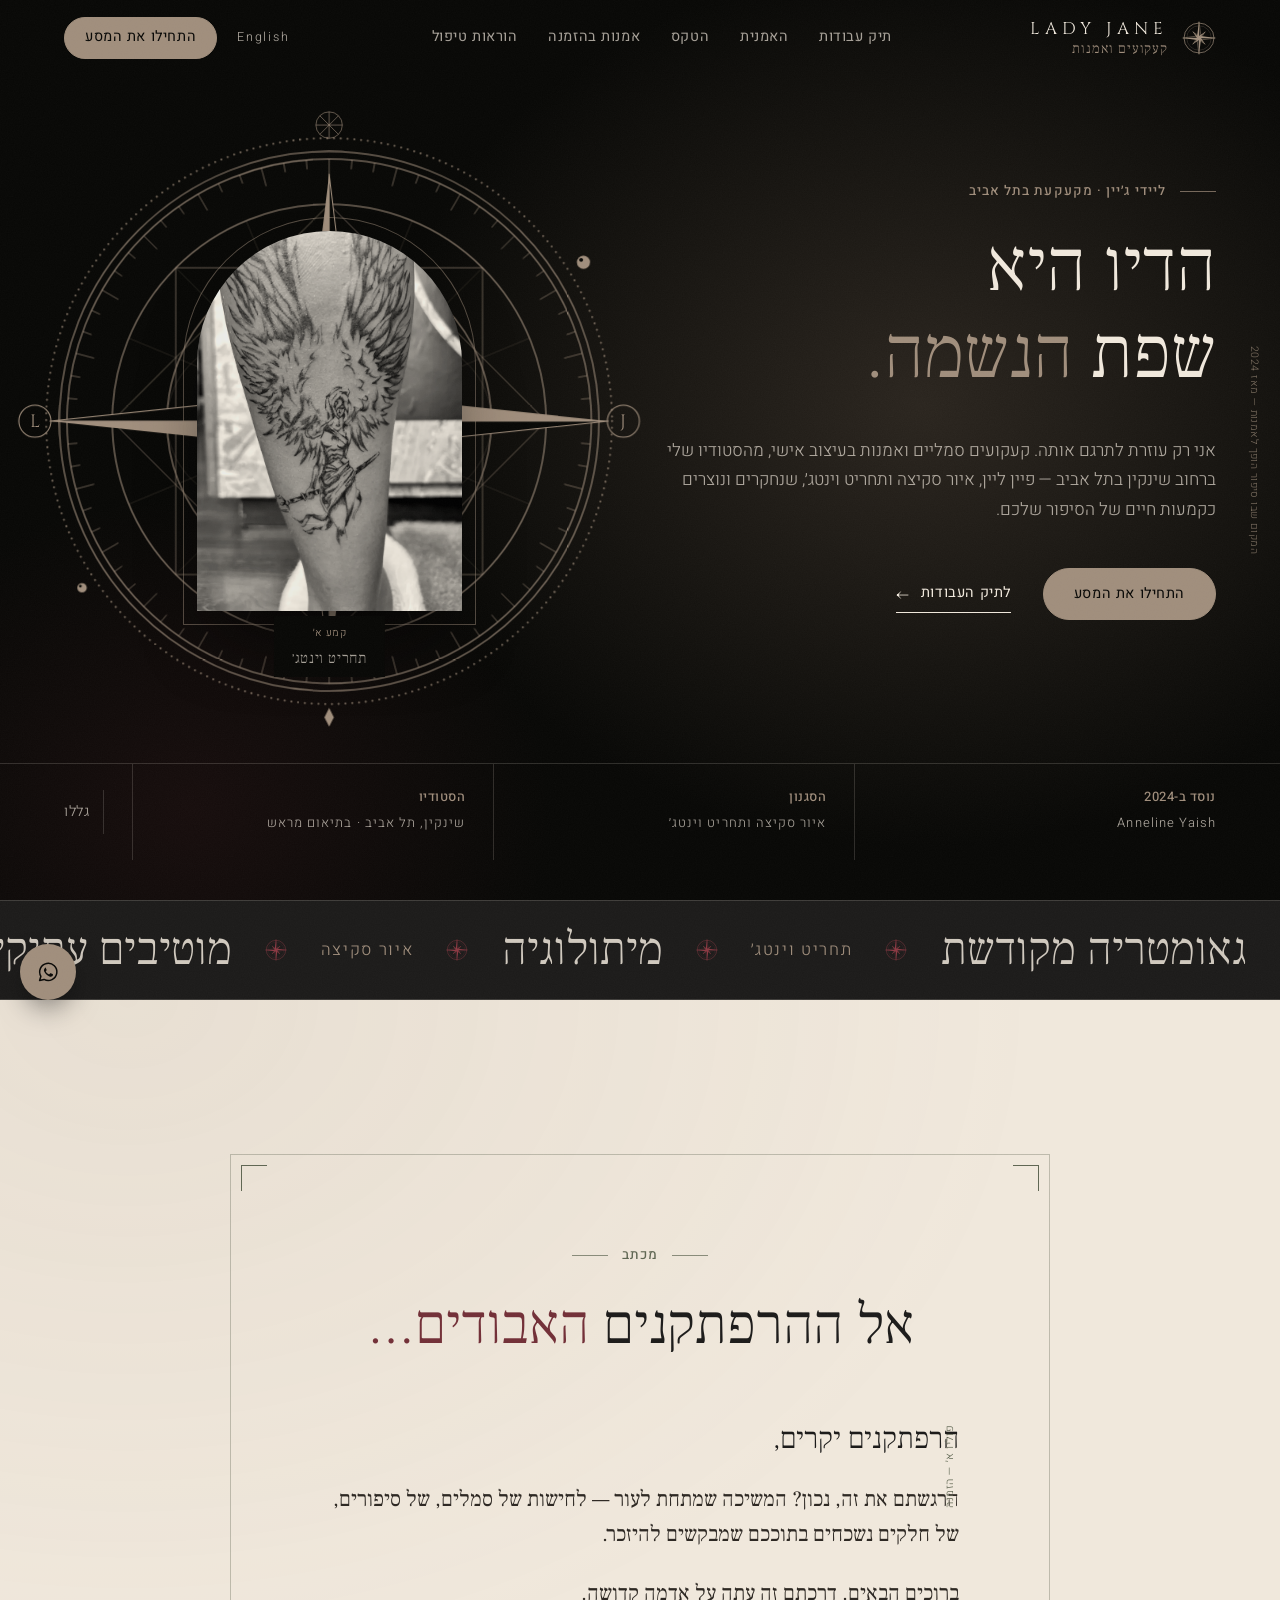
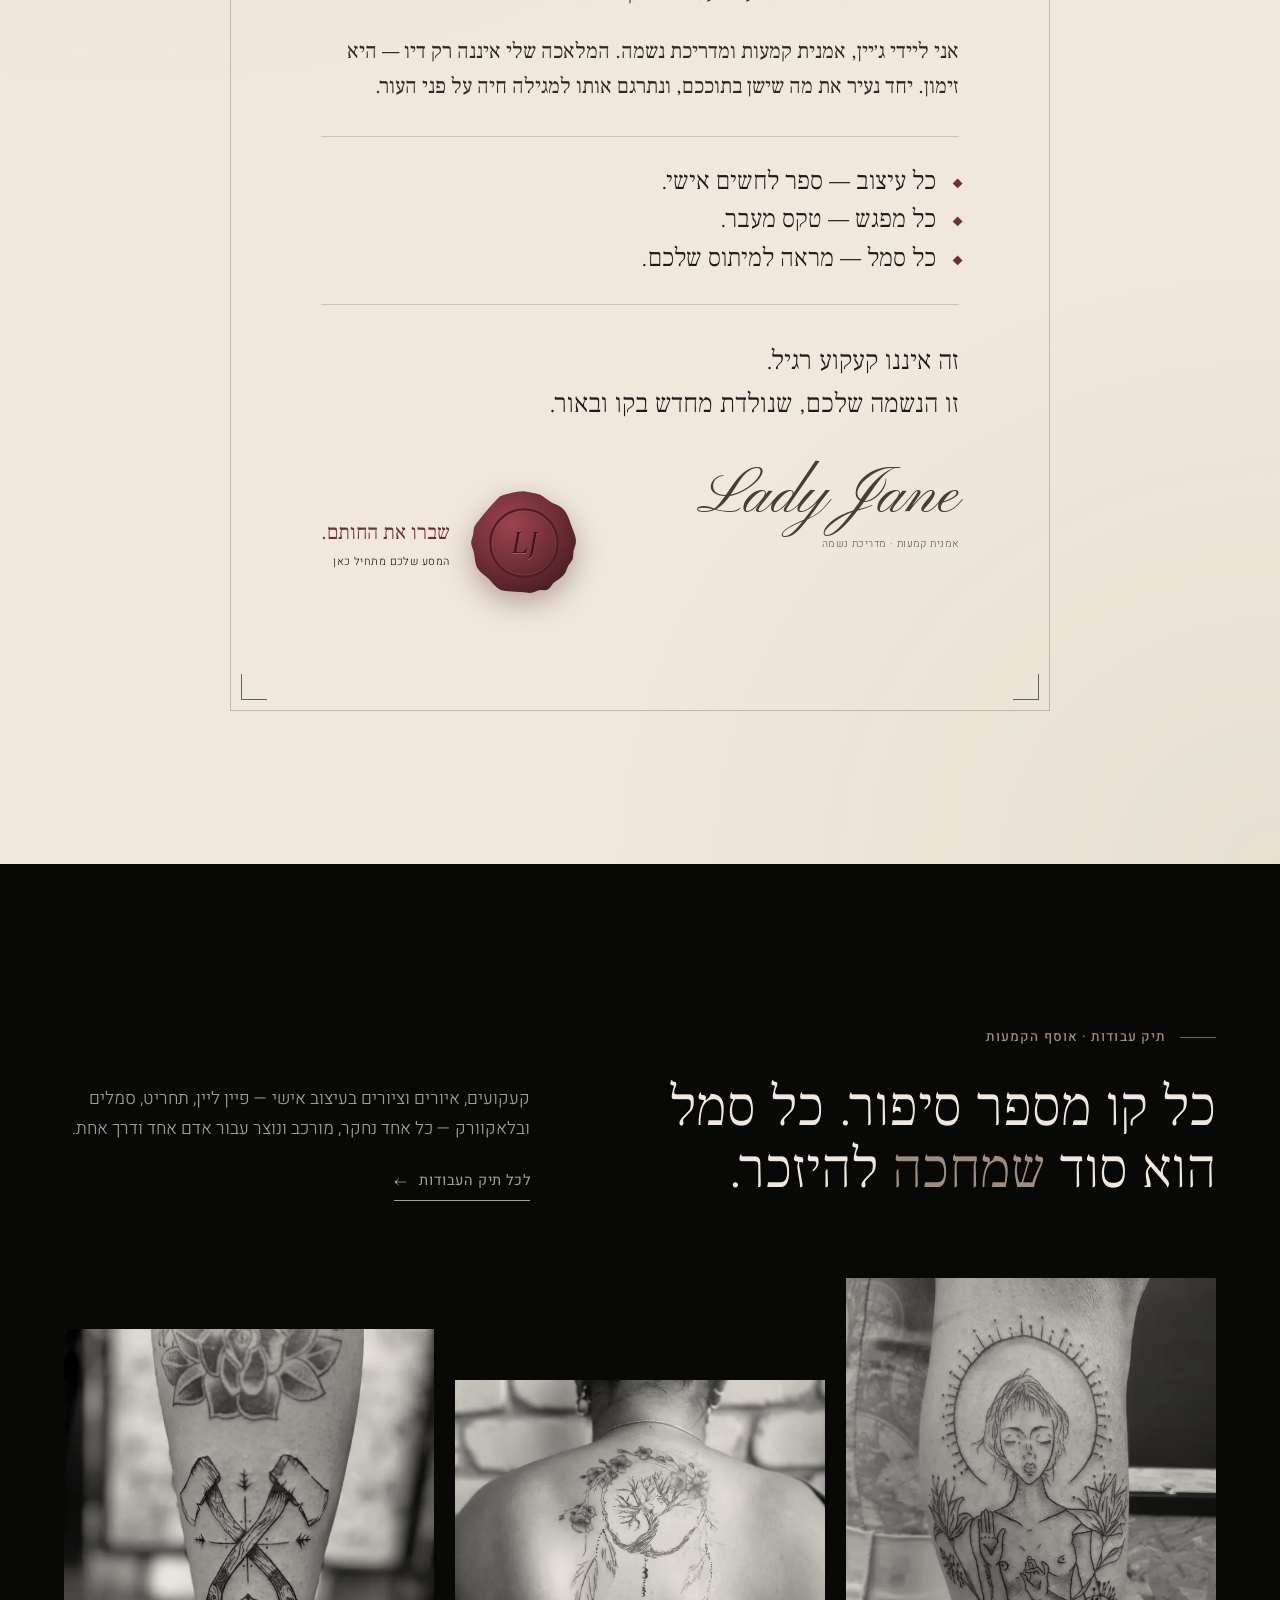
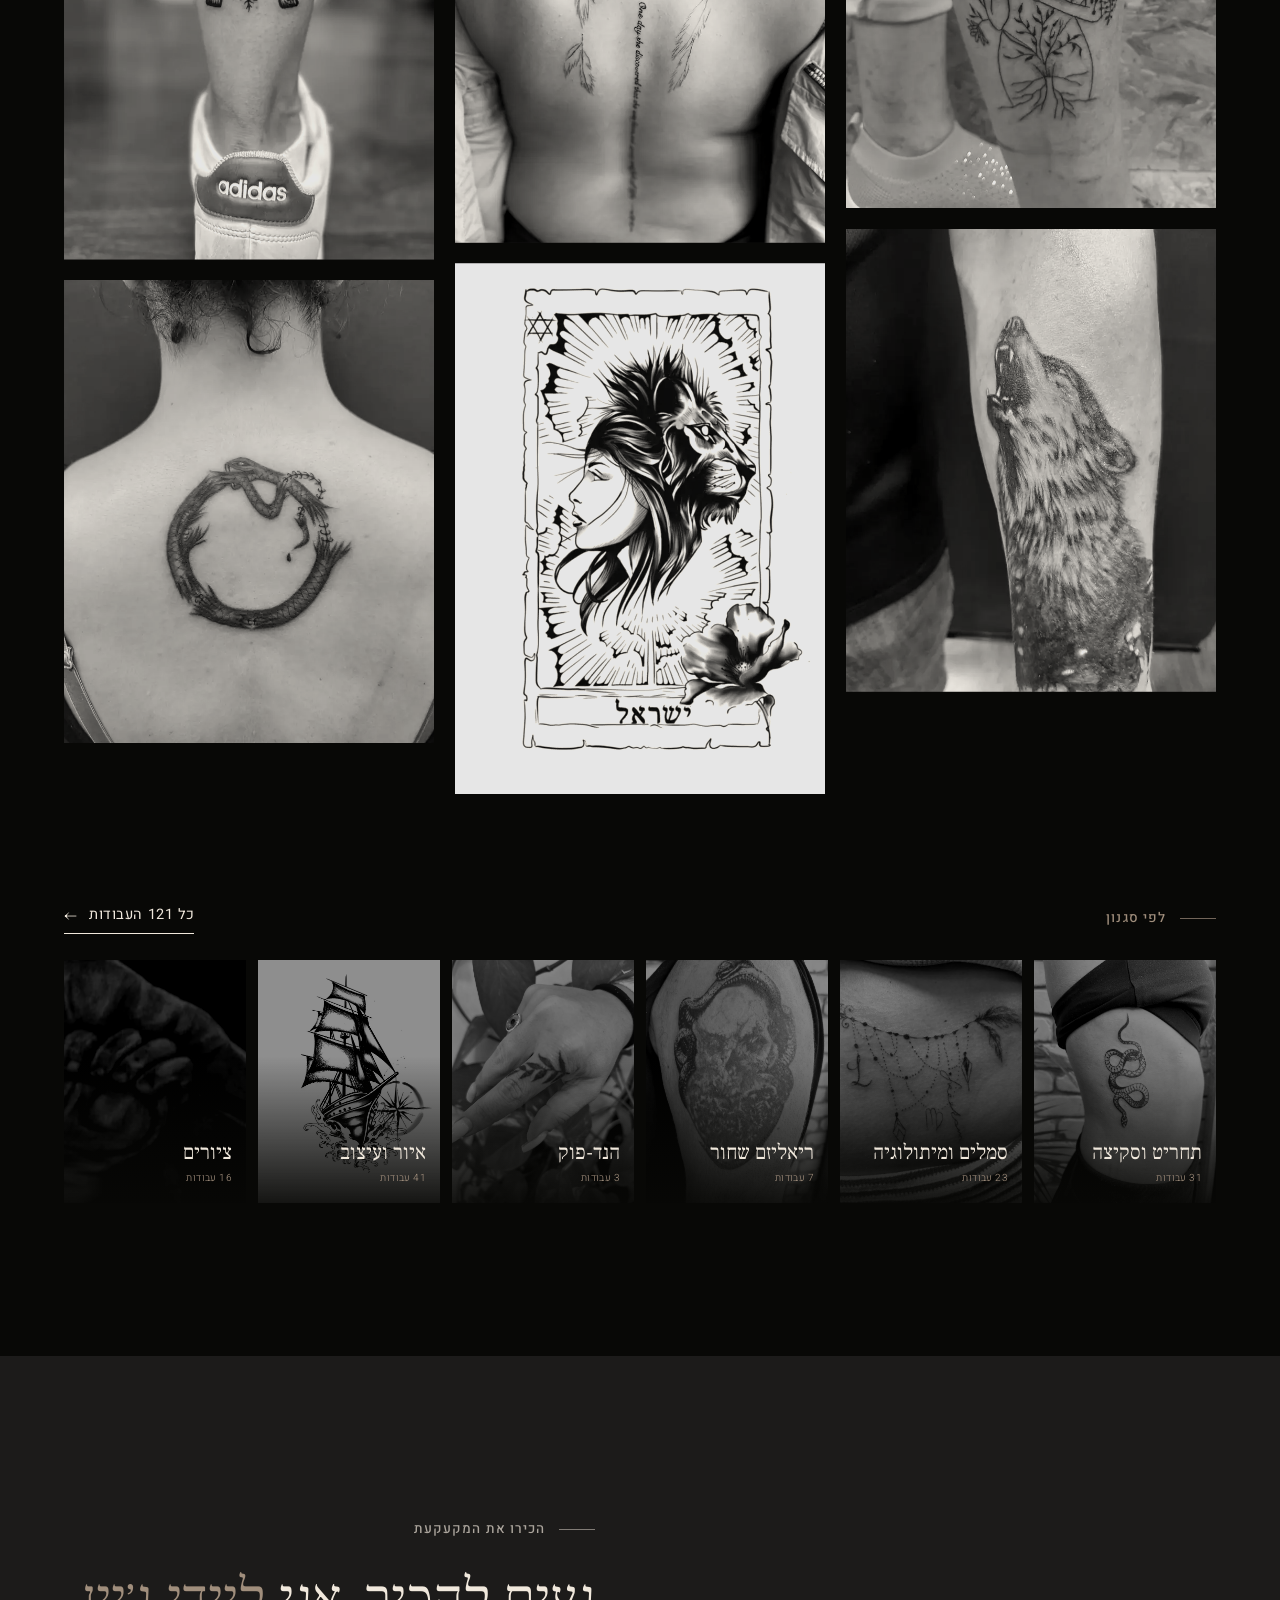
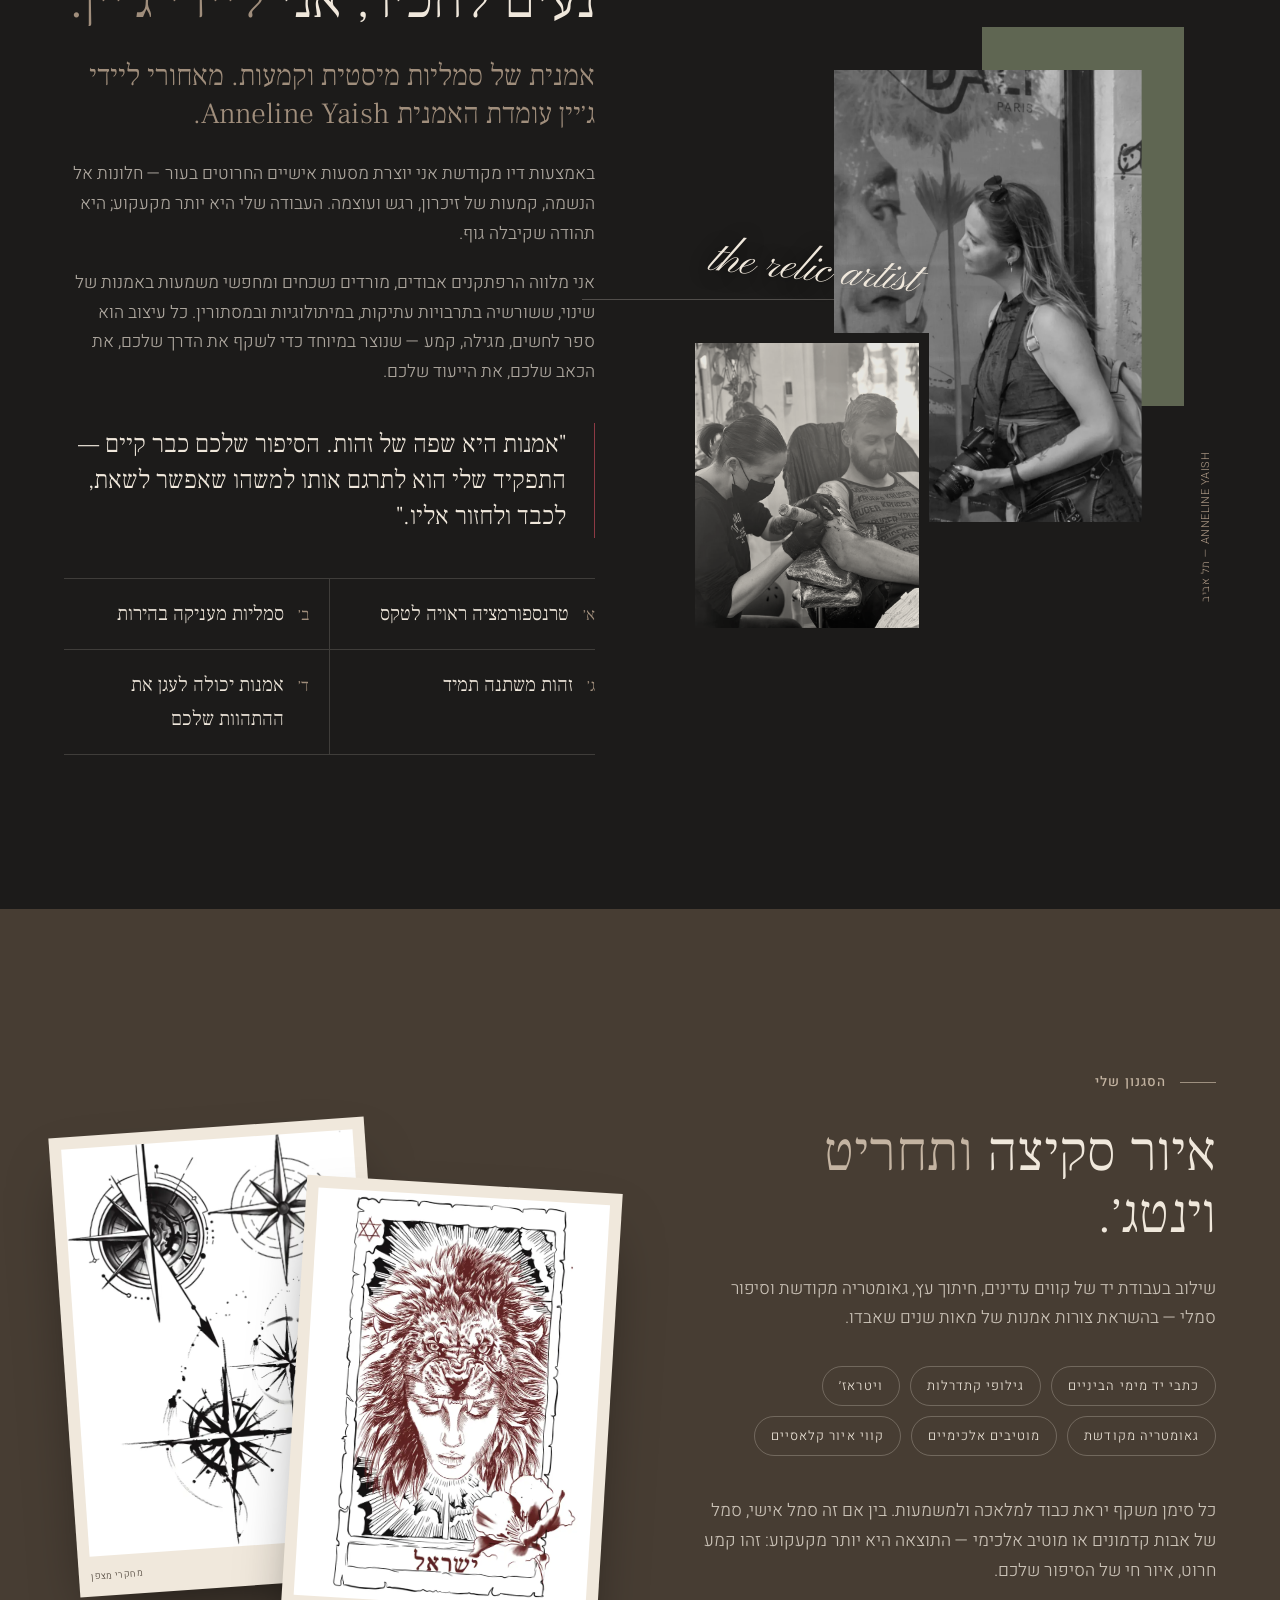
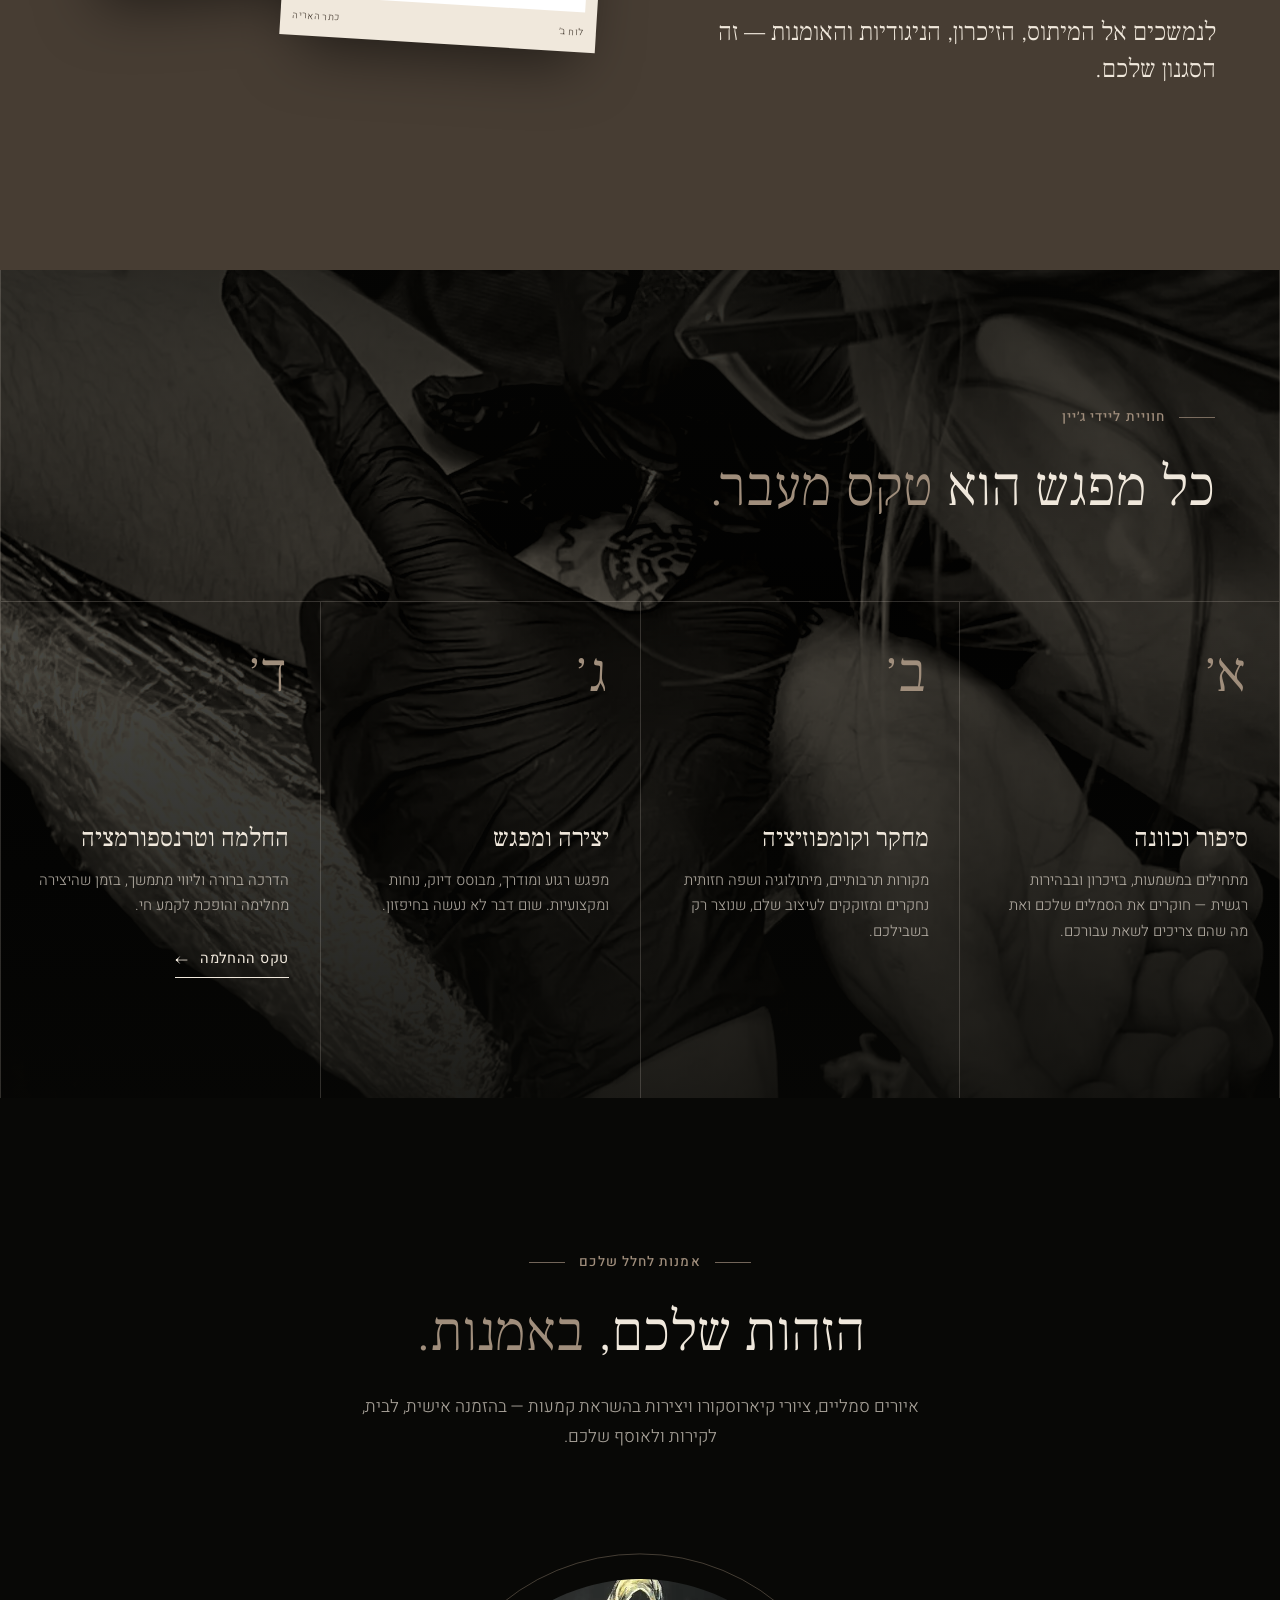
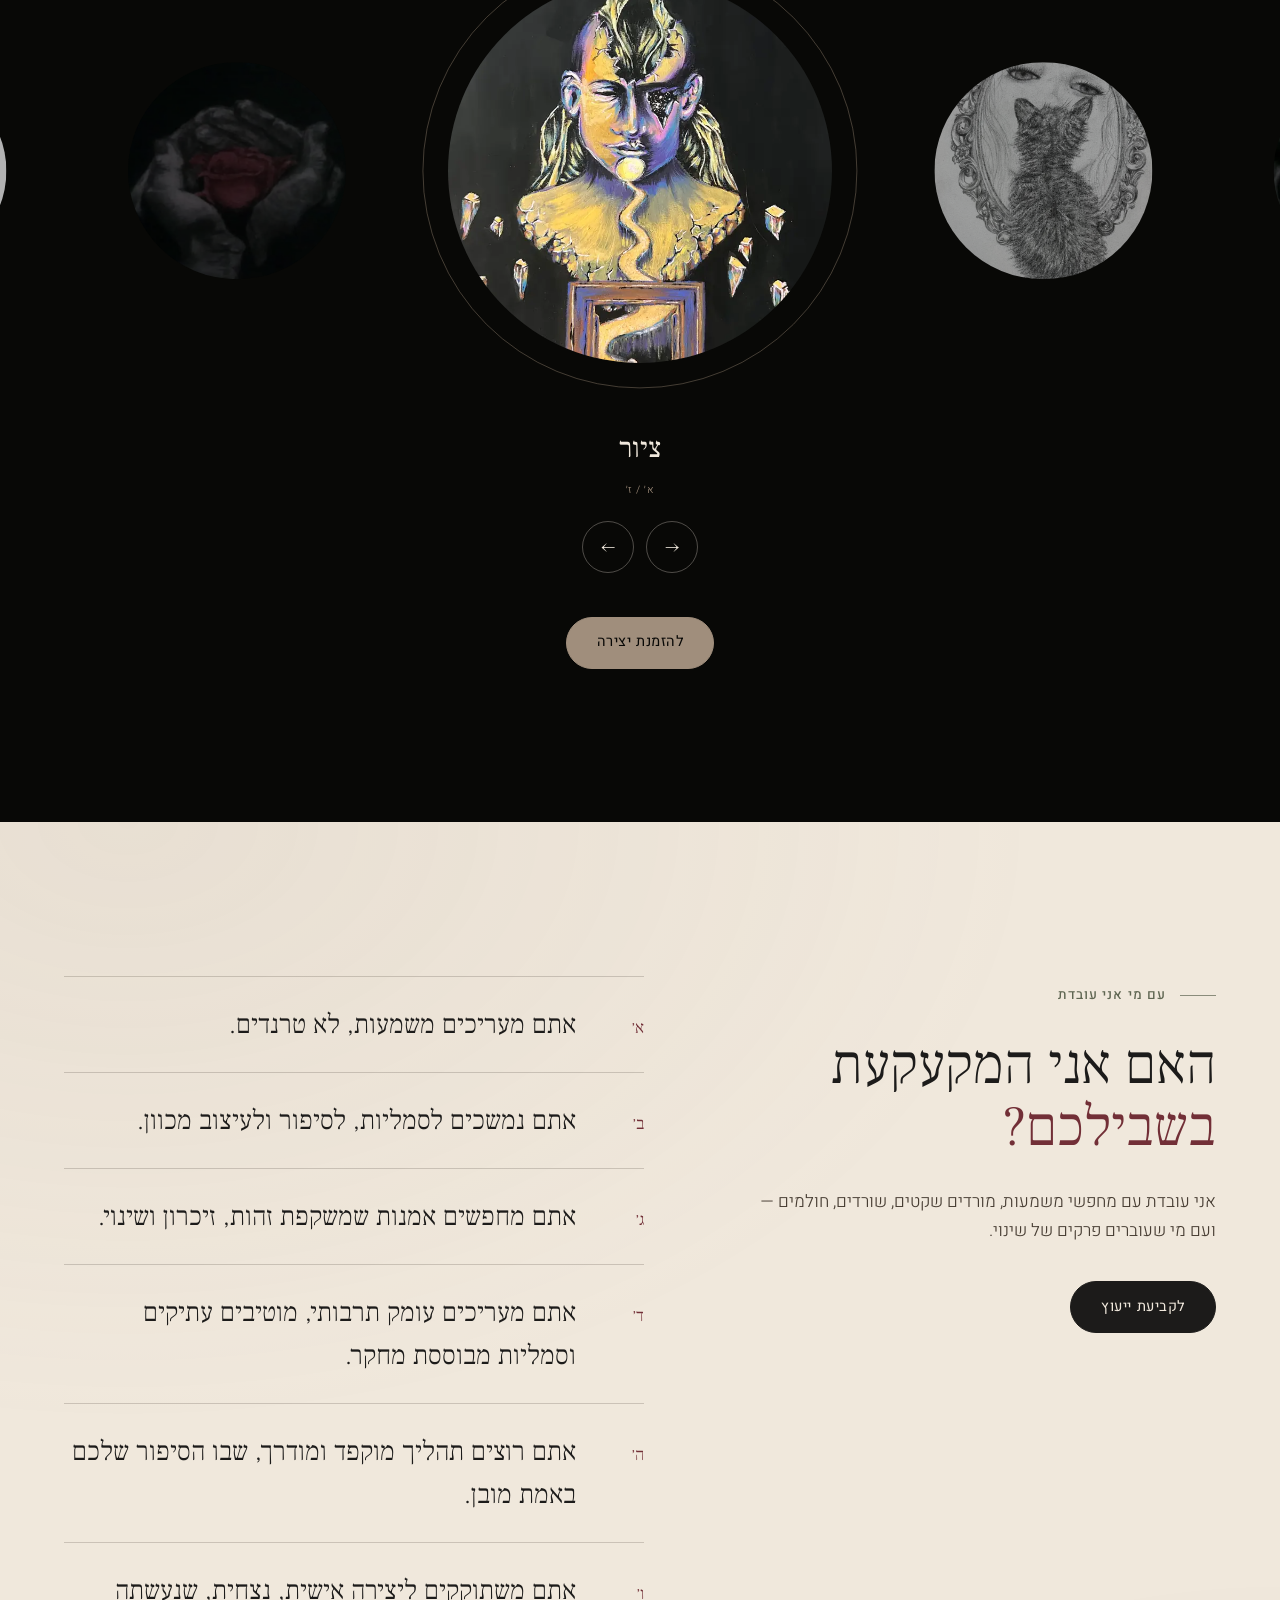
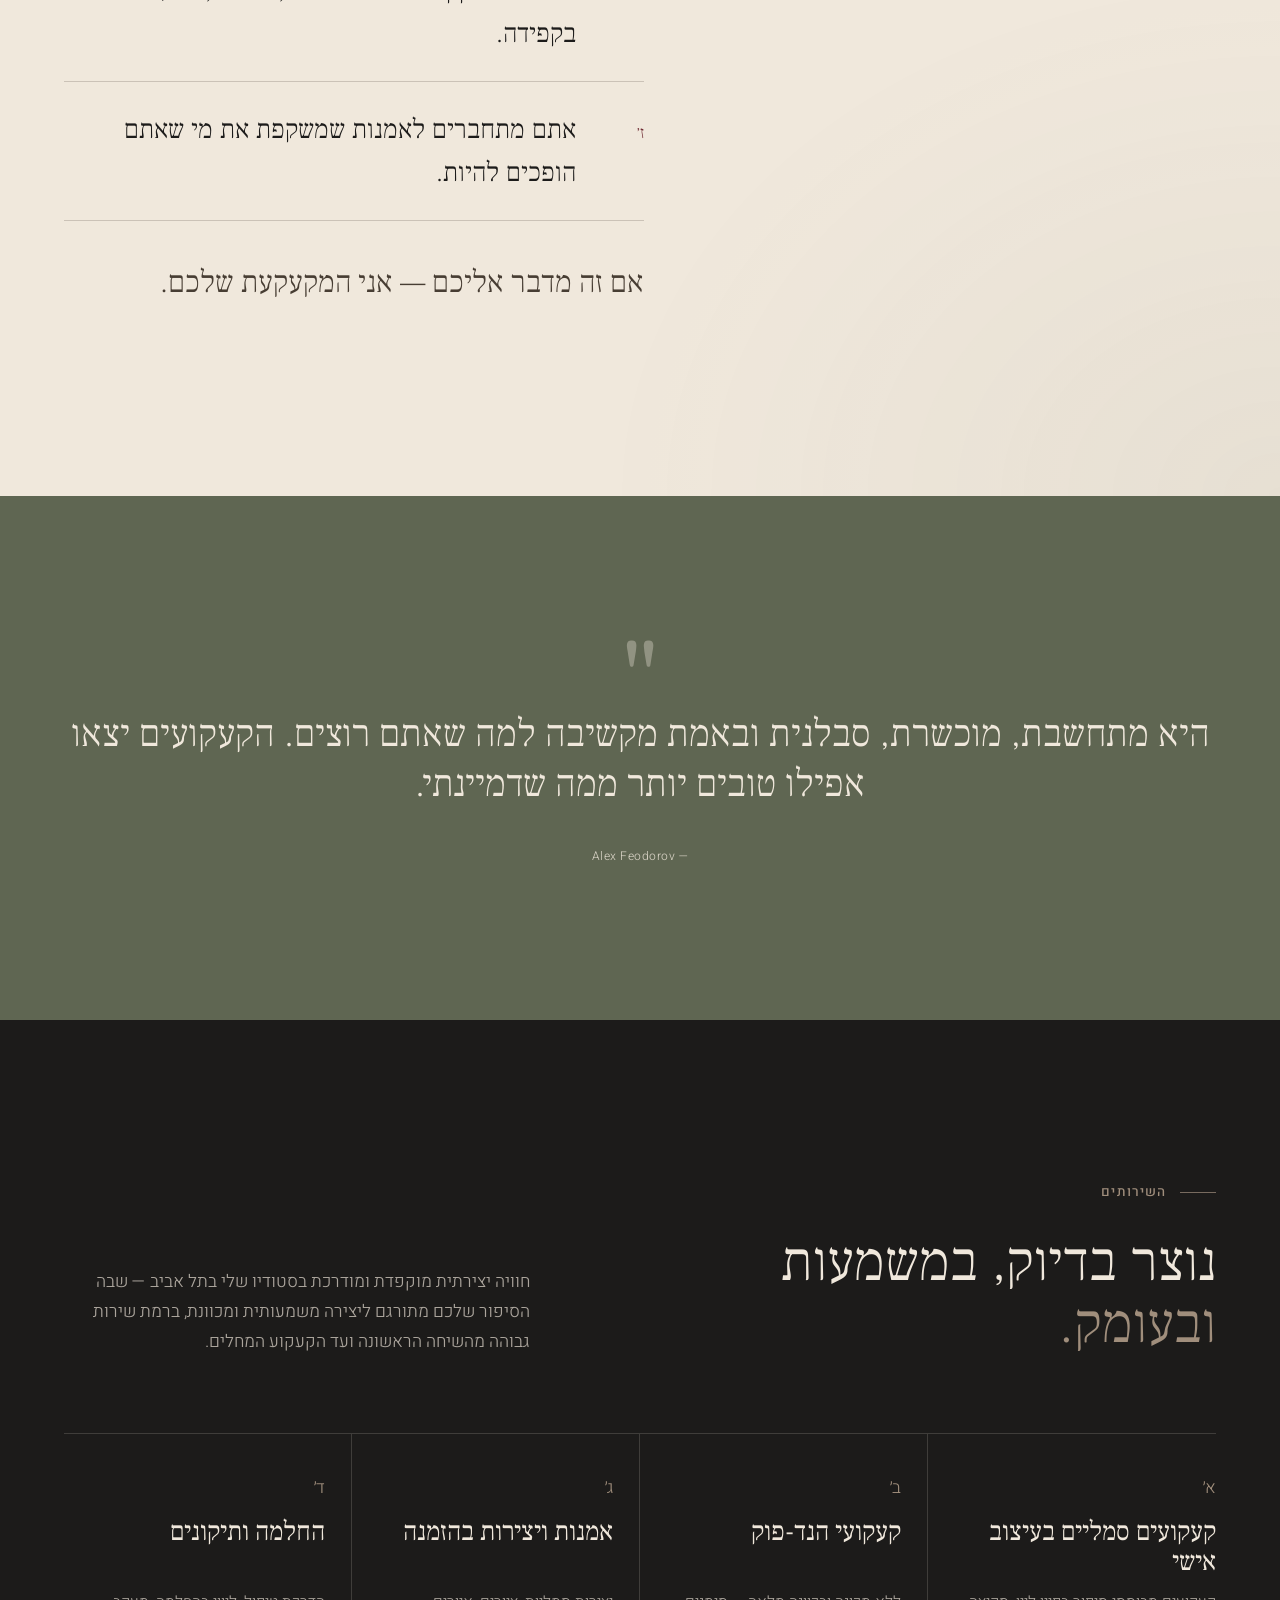
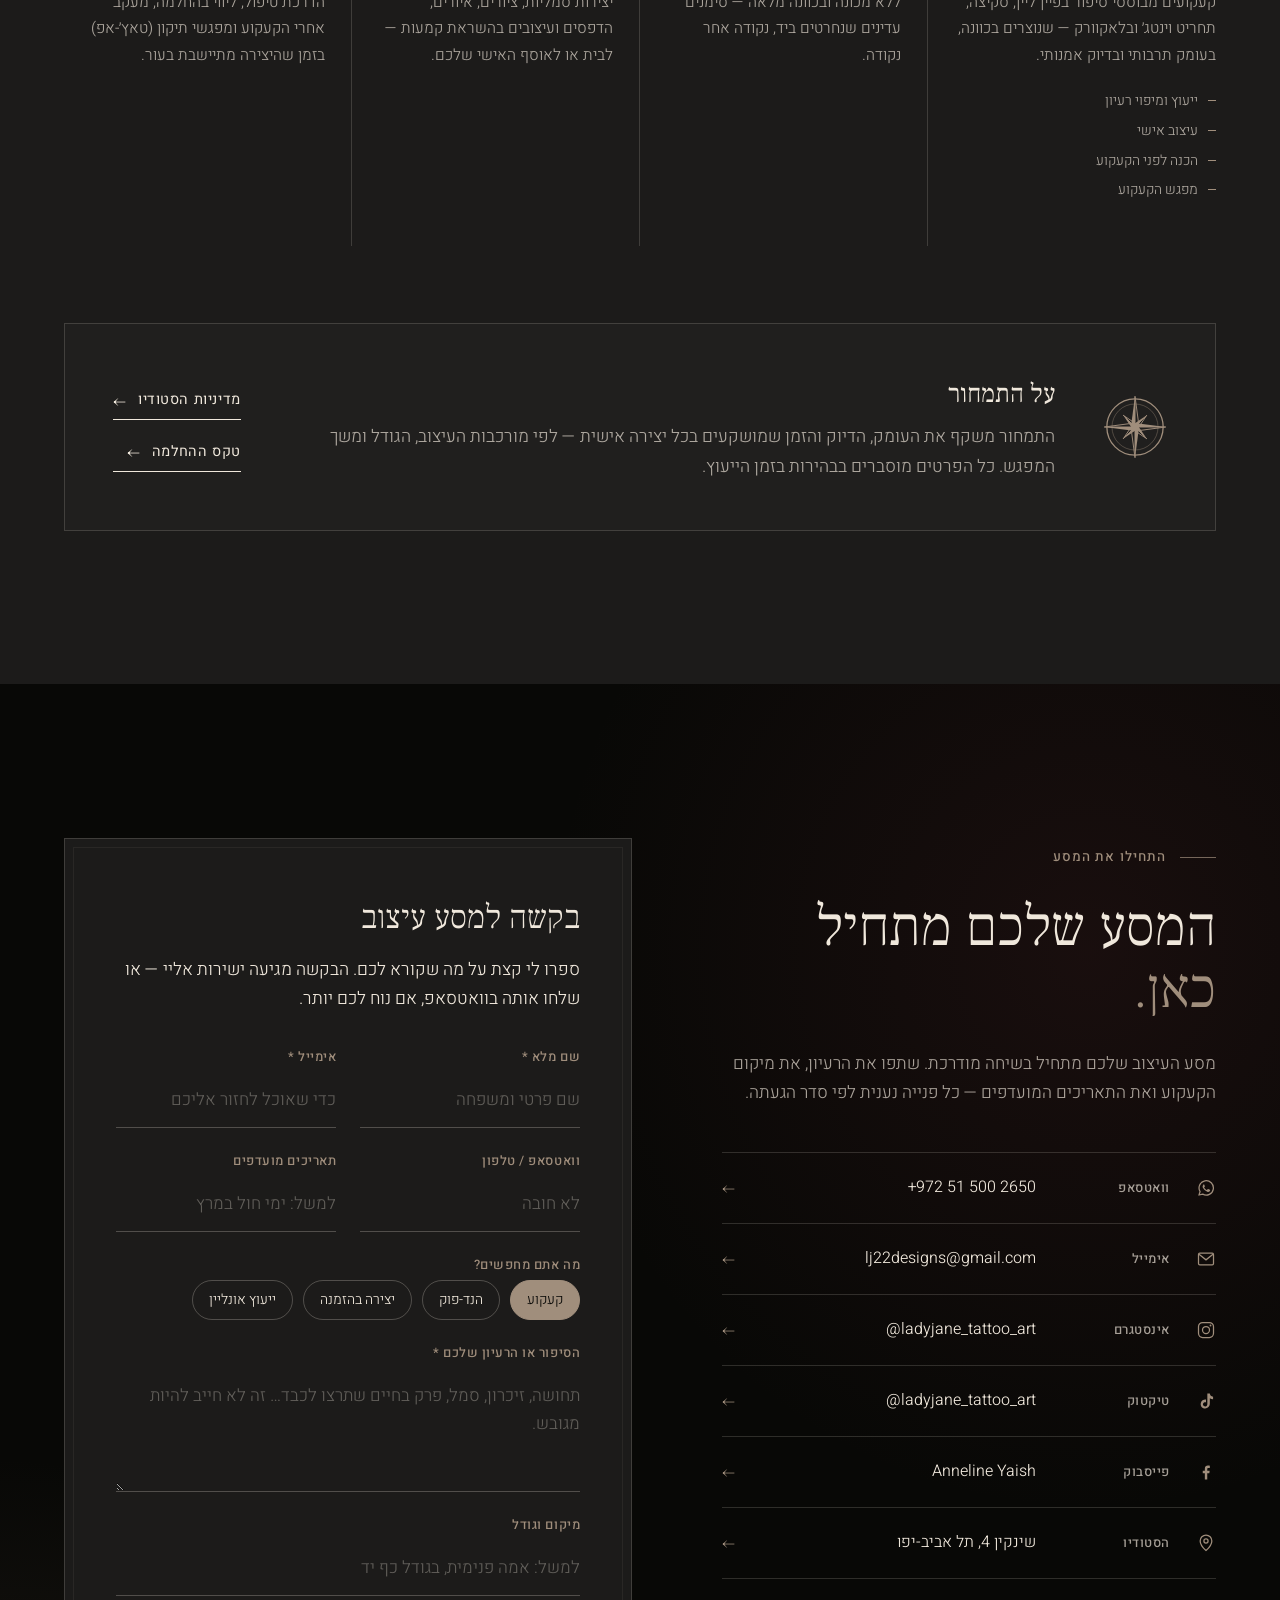
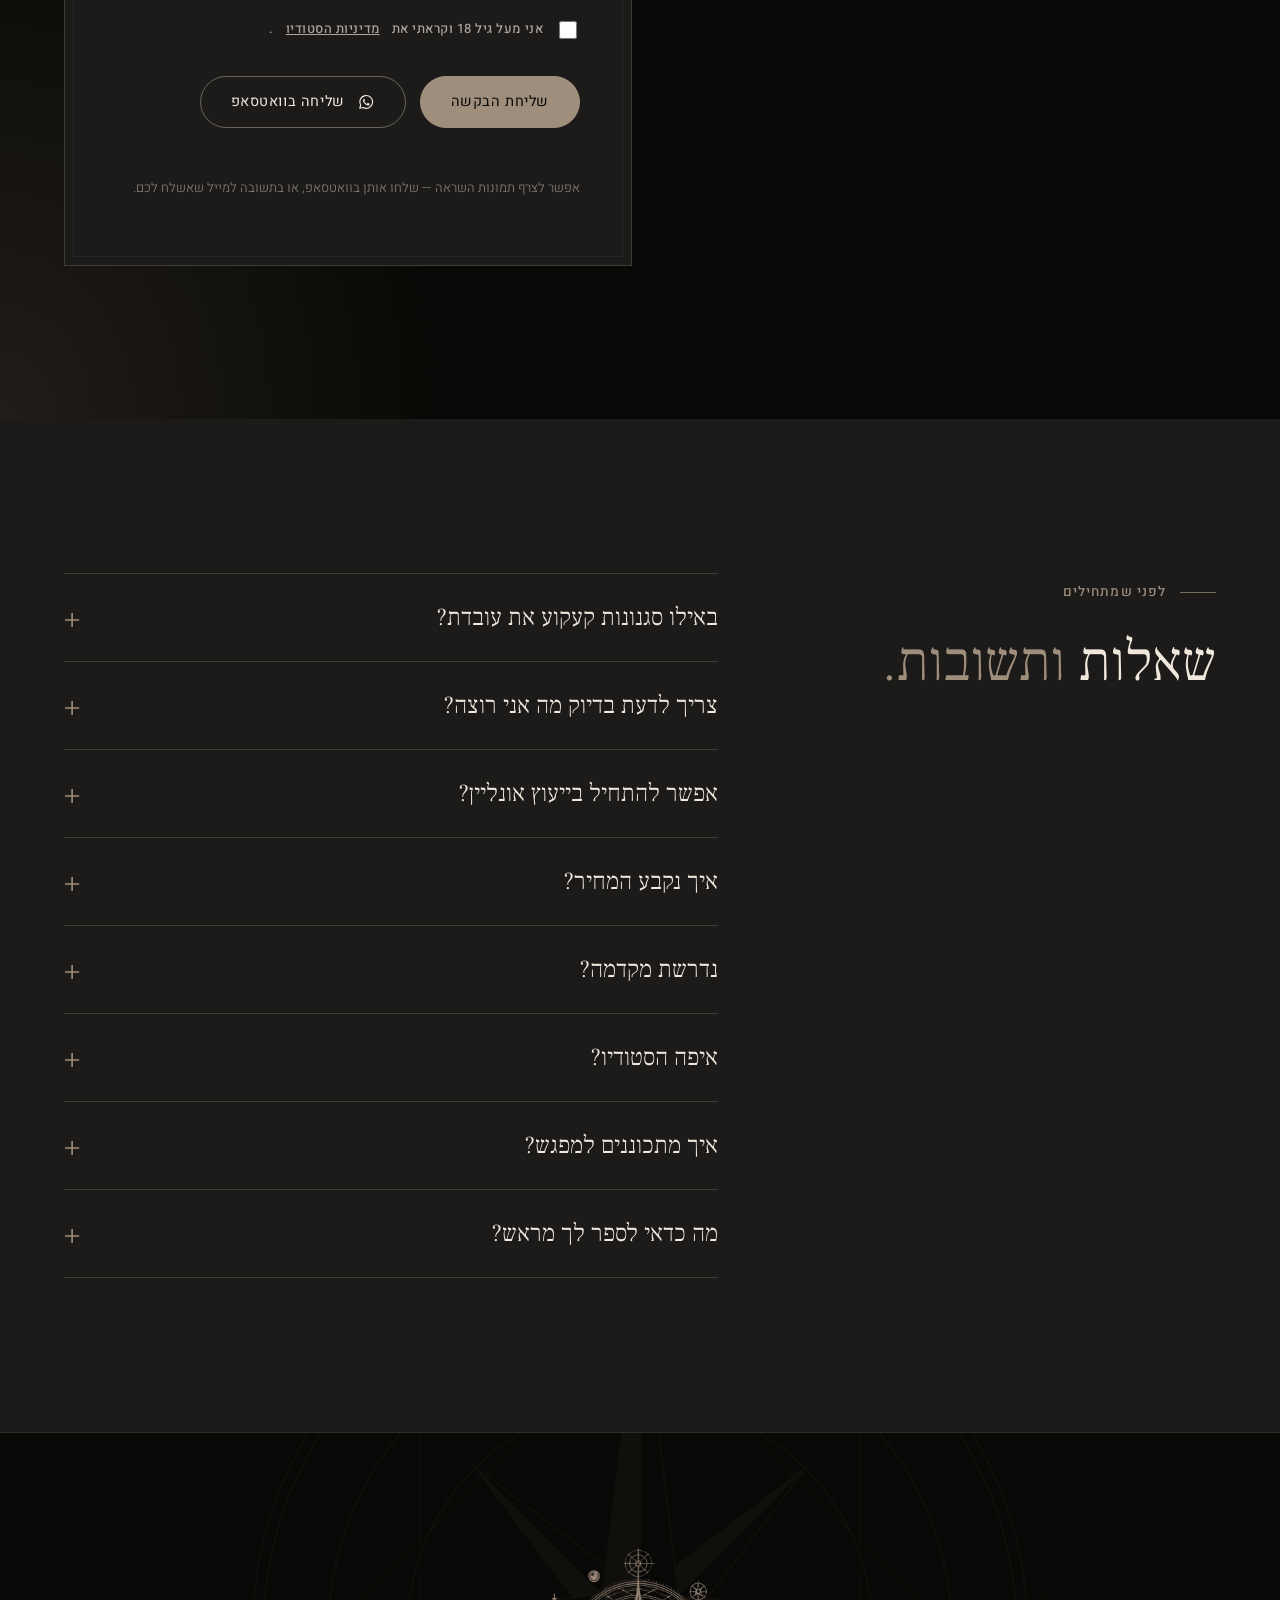
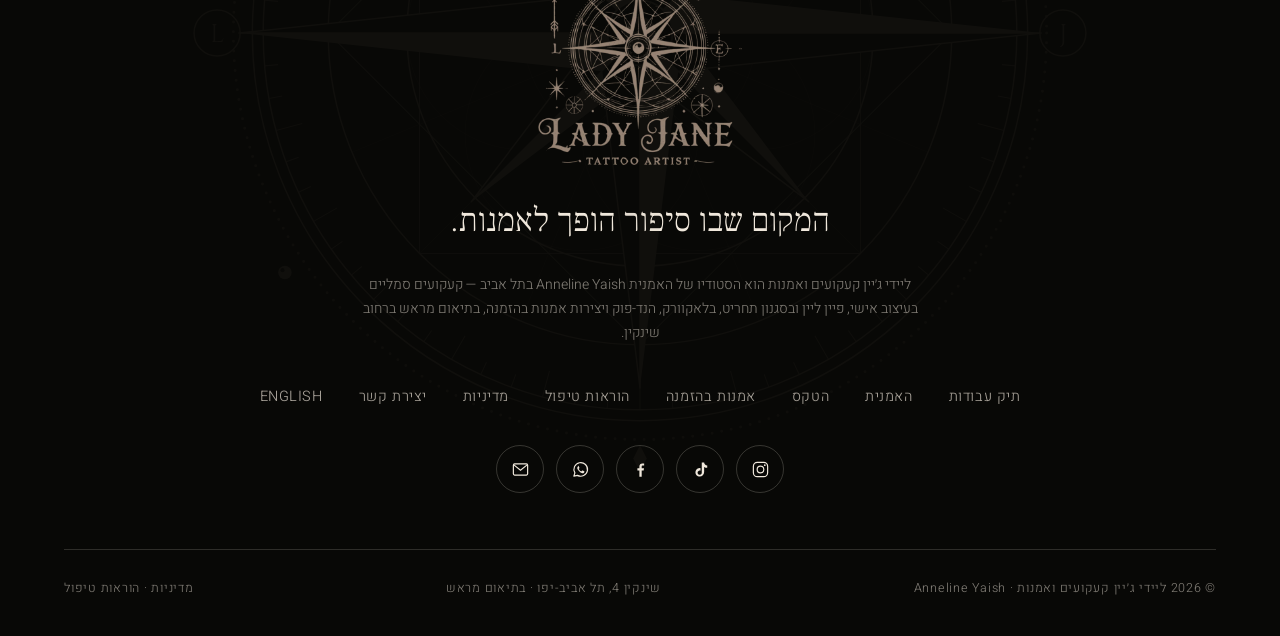
==== commit 78e2f573: "SEO audit fixes: alt text, link text, inline styles, lighter HTML - Descriptive alt text for style c" ====
--- a/he/index.html
+++ b/he/index.html
@@ -32,12 +32,12 @@
 <link rel="preconnect" href="https://fonts.googleapis.com">
 <link rel="preconnect" href="https://fonts.gstatic.com" crossorigin>
 <link href="https://fonts.googleapis.com/css2?family=Cinzel:wght@400;500&family=Cormorant+Garamond:ital,wght@1,500&family=Frank+Ruhl+Libre:wght@300;400;500&family=Heebo:wght@300;400;500&family=Pinyon+Script&display=swap" rel="stylesheet">
-<link rel="stylesheet" href="../assets/css/style.css?v=68947995">
+<link rel="stylesheet" href="../assets/css/style.css?v=a84a9b09">
 <script>document.documentElement.classList.add('js')</script>
 <script type="application/ld+json">{"@context":"https://schema.org","@graph":[{"@type":"WebSite","@id":"https://ladyjanetattoo.com/he/#website","url":"https://ladyjanetattoo.com/he/","name":"ליידי ג׳יין קעקועים ואמנות","alternateName":["Lady Jane","Lady Jane Tattoo","LadyJane Tattoo Art","ליידי ג׳יין קעקועים","ליידי ג׳יין"],"inLanguage":"he","publisher":{"@id":"https://ladyjanetattoo.com/#studio"}},{"@type":"TattooParlor","@id":"https://ladyjanetattoo.com/#studio","name":"Lady Jane Tattoo & Art","alternateName":["Lady Jane","Lady Jane Tattoo","LadyJane Tattoo Art","ליידי ג׳יין קעקועים","ליידי ג׳יין"],"description":"הסטודיו לקעקועים ואמנות של האמנית Anneline Yaish בתל אביב: קעקועים סמליים בעיצוב אישי, פיין ליין, סקיצה ותחריט וינטג׳, ריאליזם שחור, הנד-פוק וציורים בהזמנה. בתיאום מראש.","url":"https://ladyjanetattoo.com/he/","logo":"https://ladyjanetattoo.com/assets/img/brand/emblem.webp","image":["https://ladyjanetattoo.com/assets/img/brand/og.jpg","https://ladyjanetattoo.com/assets/img/work/engraving-01.webp","https://ladyjanetattoo.com/assets/img/work/symbolic-01.webp","https://ladyjanetattoo.com/assets/img/work/engraving-03.webp"],"telephone":"+972515002650","email":"lj22designs@gmail.com","address":{"@type":"PostalAddress","streetAddress":"שינקין 4","addressLocality":"תל אביב-יפו","addressRegion":"Tel Aviv District","addressCountry":"IL"},"areaServed":[{"@type":"City","name":"Tel Aviv-Yafo"},{"@type":"Country","name":"Israel"}],"foundingDate":"2024","founder":{"@id":"https://ladyjanetattoo.com/#anneline"},"employee":{"@id":"https://ladyjanetattoo.com/#anneline"},"knowsAbout":["Fine line tattoos","Sketch illustration tattoos","Vintage engraving tattoos","Woodcut style tattoos","Symbolic tattoos","Mythology tattoos","Sacred geometry tattoos","Blackwork realism","Hand-poke tattoos","Custom tattoo design","Chiaroscuro painting"],"hasOfferCatalog":{"@type":"OfferCatalog","name":"שירותי קעקוע ואמנות","itemListElement":[{"@type":"Offer","itemOffered":{"@type":"Service","name":"עיצוב קעקוע סמלי אישי","description":"קעקועים מבוססי סיפור בפיין ליין, איור סקיצה, תחריט וינטג׳ ובלאקוורק — מהייעוץ ומיפוי הרעיון ועד מפגש הקעקוע.","provider":{"@id":"https://ladyjanetattoo.com/#studio"},"areaServed":{"@type":"City","name":"תל אביב-יפו"}}},{"@type":"Offer","itemOffered":{"@type":"Service","name":"קעקועי פיין ליין","description":"קעקועים עדינים ומדויקים בקווים דקים, עם מוטיבים סמליים ובוטניים.","provider":{"@id":"https://ladyjanetattoo.com/#studio"},"areaServed":{"@type":"City","name":"תל אביב-יפו"}}},{"@type":"Offer","itemOffered":{"@type":"Service","name":"קעקועים בסגנון תחריט וחיתוך עץ","description":"קעקועים בהשראת איור סקיצה ותחריטי עץ, כתבי יד מימי הביניים, גילופי קתדרלות וגאומטריה מקודשת.","provider":{"@id":"https://ladyjanetattoo.com/#studio"},"areaServed":{"@type":"City","name":"תל אביב-יפו"}}},{"@type":"Offer","itemOffered":{"@type":"Service","name":"קעקועי ריאליזם שחור","description":"ריאליזם בשחור ואפור עם ניגודיות קיארוסקורו.","provider":{"@id":"https://ladyjanetattoo.com/#studio"},"areaServed":{"@type":"City","name":"תל אביב-יפו"}}},{"@type":"Offer","itemOffered":{"@type":"Service","name":"קעקועי הנד-פוק","description":"קעקועים ללא מכונה, שנחרטים ביד נקודה אחר נקודה.","provider":{"@id":"https://ladyjanetattoo.com/#studio"},"areaServed":{"@type":"City","name":"תל אביב-יפו"}}},{"@type":"Offer","itemOffered":{"@type":"Service","name":"יצירות אמנות בהזמנה","description":"ציורים, איורים והדפסים סמליים בהזמנה אישית, לבית או לאוסף פרטי.","provider":{"@id":"https://ladyjanetattoo.com/#studio"},"areaServed":{"@type":"City","name":"תל אביב-יפו"}}},{"@type":"Offer","itemOffered":{"@type":"Service","name":"ייעוץ קעקוע אונליין","description":"ייעוץ אונליין של 15 דקות לקעקועים או ליצירות אמנות ועיצוב בהזמנה.","provider":{"@id":"https://ladyjanetattoo.com/#studio"},"areaServed":{"@type":"City","name":"תל אביב-יפו"}}},{"@type":"Offer","itemOffered":{"@type":"Service","name":"ליווי בהחלמה ותיקונים","description":"הדרכת טיפול, מעקב אחרי הקעקוע ומפגשי תיקון.","provider":{"@id":"https://ladyjanetattoo.com/#studio"},"areaServed":{"@type":"City","name":"תל אביב-יפו"}}}]},"sameAs":["https://www.instagram.com/ladyjane_tattoo_art/","https://www.tiktok.com/@ladyjane_tattoo_art","https://www.facebook.com/annelineyaish22/"],"contactPoint":{"@type":"ContactPoint","contactType":"bookings","telephone":"+972515002650","email":"lj22designs@gmail.com","url":"https://ladyjanetattoo.com/he/#begin","availableLanguage":["English","Hebrew"]}},{"@type":"Person","@id":"https://ladyjanetattoo.com/#anneline","name":"Anneline Yaish","alternateName":"Lady Jane","jobTitle":"Tattoo artist and fine artist","image":"https://ladyjanetattoo.com/assets/img/artist/portrait-dali.webp","worksFor":{"@id":"https://ladyjanetattoo.com/#studio"},"sameAs":["https://www.instagram.com/ladyjane_tattoo_art/","https://www.tiktok.com/@ladyjane_tattoo_art","https://www.facebook.com/annelineyaish22/"]},{"@type":"FAQPage","@id":"https://ladyjanetattoo.com/he/#faq","inLanguage":"he","mainEntity":[{"@type":"Question","name":"באילו סגנונות קעקוע את עובדת?","acceptedAnswer":{"@type":"Answer","text":"קעקועים אישיים מבוססי סיפור בפיין ליין, איור סקיצה, תחריט וינטג׳ וחיתוך עץ, גאומטריה מקודשת, מוטיבים סמליים ומיתולוגיים, ריאליזם שחור והנד-פוק. כל עיצוב נוצר במיוחד בשבילכם."}},{"@type":"Question","name":"צריך לדעת בדיוק מה אני רוצה?","acceptedAnswer":{"@type":"Answer","text":"לא. הרבה לקוחות מגיעים עם תחושה, רעיון או כוונה סמלית. את הסיפור אנחנו מפתחים יחד — בשביל זה יש ייעוץ."}},{"@type":"Question","name":"אפשר להתחיל בייעוץ אונליין?","acceptedAnswer":{"@type":"Answer","text":"כן. יש ייעוץ אונליין של 15 דקות לקעקועים, וייעוץ נפרד ליצירות אמנות ועיצוב בהזמנה. בחרו \"ייעוץ אונליין\" בטופס או שלחו לי הודעה בוואטסאפ."}},{"@type":"Question","name":"איך נקבע המחיר?","acceptedAnswer":{"@type":"Answer","text":"לפי מורכבות העיצוב, הגודל ומשך המפגש. כל הפרטים מוסברים בזמן הייעוץ, לפני שקובעים משהו."}},{"@type":"Question","name":"נדרשת מקדמה?","acceptedAnswer":{"@type":"Answer","text":"כן — קביעת תור מחייבת מקדמה שאינה מוחזרת ומקוזזת מהמחיר הסופי. אפשר לשנות מועד פעם אחת, בהודעה של 24 שעות מראש לפחות."}},{"@type":"Question","name":"איפה הסטודיו?","acceptedAnswer":{"@type":"Answer","text":"ברחוב שינקין 4, במרכז תל אביב-יפו. המפגשים בתיאום מראש בלבד — שלחו בקשה בטופס או הודעה בוואטסאפ כדי לקבוע."}},{"@type":"Question","name":"איך מתכוננים למפגש?","acceptedAnswer":{"@type":"Answer","text":"אכלו לפני, הביאו מים וחטיפים, והגיעו עם עור נקי ובגדים נוחים. בלי אלכוהול, ובלי אימון כושר כבד ממש לפני. אם אתם לחוצים — ספרו לי, אני כאן בשבילכם."}},{"@type":"Question","name":"מה כדאי לספר לך מראש?","acceptedAnswer":{"@type":"Answer","text":"שתפו אותי בכל אלרגיה או מצב רפואי, וספרו לי אם יש היריון או הנקה. לקוחות עם סוכרת יתבקשו להביא אישור מרופא. יש להיות מעל גיל 18 עם תעודה מזהה."}}]}]}</script>
 </head>
 <body>
-<svg width="0" height="0" style="position:absolute" aria-hidden="true" focusable="false">
+<svg class="sprite" width="0" height="0" aria-hidden="true" focusable="false">
   <symbol id="i-instagram" viewBox="0 0 24 24"><g fill="none" stroke="currentColor" stroke-width="1.5"><rect x="3" y="3" width="18" height="18" rx="5"/><circle cx="12" cy="12" r="4.2"/></g><circle cx="17.4" cy="6.6" r="1.1" fill="currentColor"/></symbol>
   <symbol id="i-tiktok" viewBox="0 0 24 24"><path fill="currentColor" d="M16.6 3c.3 2.1 1.6 3.6 3.9 3.8v3.1a7 7 0 0 1-3.9-1.1v6.3c0 3.8-3.1 6.4-6.6 5.8-3.3-.5-5.1-3.9-4.1-6.9.8-2.5 3.4-4.1 6.1-3.7v3.2c-.6-.2-1.3-.2-1.9 0-1.4.5-2.1 2-1.6 3.4.5 1.4 2.2 2.1 3.6 1.5.9-.4 1.5-1.4 1.5-2.4V3h3z"/></symbol>
   <symbol id="i-facebook" viewBox="0 0 24 24"><path fill="currentColor" d="M13.5 21v-7.6H16l.4-3h-2.9V8.6c0-.9.3-1.5 1.5-1.5h1.6V4.4c-.3 0-1.2-.1-2.3-.1-2.2 0-3.7 1.3-3.7 3.8v2.3H8.1v3h2.5V21h2.9z"/></symbol>
@@ -46,12 +46,13 @@
   <symbol id="i-phone" viewBox="0 0 24 24"><path fill="none" stroke="currentColor" stroke-width="1.5" stroke-linejoin="round" d="M6.6 3.5h2.6l1.4 4.2-2 1.4a12 12 0 0 0 6.3 6.3l1.4-2 4.2 1.4v2.6a2 2 0 0 1-2 2A16.5 16.5 0 0 1 4.6 5.5a2 2 0 0 1 2-2z"/></symbol>
   <symbol id="i-pin" viewBox="0 0 24 24"><g fill="none" stroke="currentColor" stroke-width="1.5"><path d="M12 21s-7-6.1-7-11.5a7 7 0 0 1 14 0C19 14.9 12 21 12 21z"/><circle cx="12" cy="9.5" r="2.5"/></g></symbol>
   <symbol id="i-calendar" viewBox="0 0 24 24"><g fill="none" stroke="currentColor" stroke-width="1.5"><rect x="3.5" y="5" width="17" height="15" rx="1.5"/><path d="M3.5 10h17M8 3v4M16 3v4"/></g></symbol>
+  <symbol id="i-compass" viewBox="-50 -50 100 100"><circle r="44" fill="none" stroke="currentColor" stroke-width="2"/><circle r="36" fill="none" stroke="currentColor" stroke-width="1" opacity=".6"/><path d="M0 0L0.0 -6.0L18.38 -18.38Z" fill="currentColor"/><path d="M0 0L18.38 -18.38L6.0 0.0Z" fill="none" stroke="currentColor" stroke-width="1.5" stroke-linejoin="round"/><path d="M0 0L6.0 0.0L18.38 18.38Z" fill="currentColor"/><path d="M0 0L18.38 18.38L0.0 6.0Z" fill="none" stroke="currentColor" stroke-width="1.5" stroke-linejoin="round"/><path d="M0 0L0.0 6.0L-18.38 18.38Z" fill="currentColor"/><path d="M0 0L-18.38 18.38L-6.0 0.0Z" fill="none" stroke="currentColor" stroke-width="1.5" stroke-linejoin="round"/><path d="M0 0L-6.0 0.0L-18.38 -18.38Z" fill="currentColor"/><path d="M0 0L-18.38 -18.38L-0.0 -6.0Z" fill="none" stroke="currentColor" stroke-width="1.5" stroke-linejoin="round"/><path d="M0 0L-5.66 -5.66L0.0 -48.0Z" fill="currentColor"/><path d="M0 0L0.0 -48.0L5.66 -5.66Z" fill="none" stroke="currentColor" stroke-width="1.5" stroke-linejoin="round"/><path d="M0 0L5.66 -5.66L48.0 0.0Z" fill="currentColor"/><path d="M0 0L48.0 0.0L5.66 5.66Z" fill="none" stroke="currentColor" stroke-width="1.5" stroke-linejoin="round"/><path d="M0 0L5.66 5.66L0.0 48.0Z" fill="currentColor"/><path d="M0 0L0.0 48.0L-5.66 5.66Z" fill="none" stroke="currentColor" stroke-width="1.5" stroke-linejoin="round"/><path d="M0 0L-5.66 5.66L-48.0 0.0Z" fill="currentColor"/><path d="M0 0L-48.0 0.0L-5.66 -5.66Z" fill="none" stroke="currentColor" stroke-width="1.5" stroke-linejoin="round"/><circle r="5" fill="currentColor"/></symbol>
 </svg>
 <a class="skip-link" href="#main">דילוג לתוכן</a>
 <header class="site-header" id="top">
   <div class="wrap">
     <a class="brand" href="#top" aria-label="ליידי ג׳יין — קעקועים ואמנות, לדף הבית">
-      <svg class="mini-compass" viewBox="-50 -50 100 100" aria-hidden="true"><circle r="44" fill="none" stroke="currentColor" stroke-width="2"/><circle r="36" fill="none" stroke="currentColor" stroke-width="1" opacity=".6"/><path d="M0 0L0.0 -6.0L18.38 -18.38Z" fill="currentColor"/><path d="M0 0L18.38 -18.38L6.0 0.0Z" fill="none" stroke="currentColor" stroke-width="1.5" stroke-linejoin="round"/><path d="M0 0L6.0 0.0L18.38 18.38Z" fill="currentColor"/><path d="M0 0L18.38 18.38L0.0 6.0Z" fill="none" stroke="currentColor" stroke-width="1.5" stroke-linejoin="round"/><path d="M0 0L0.0 6.0L-18.38 18.38Z" fill="currentColor"/><path d="M0 0L-18.38 18.38L-6.0 0.0Z" fill="none" stroke="currentColor" stroke-width="1.5" stroke-linejoin="round"/><path d="M0 0L-6.0 0.0L-18.38 -18.38Z" fill="currentColor"/><path d="M0 0L-18.38 -18.38L-0.0 -6.0Z" fill="none" stroke="currentColor" stroke-width="1.5" stroke-linejoin="round"/><path d="M0 0L-5.66 -5.66L0.0 -48.0Z" fill="currentColor"/><path d="M0 0L0.0 -48.0L5.66 -5.66Z" fill="none" stroke="currentColor" stroke-width="1.5" stroke-linejoin="round"/><path d="M0 0L5.66 -5.66L48.0 0.0Z" fill="currentColor"/><path d="M0 0L48.0 0.0L5.66 5.66Z" fill="none" stroke="currentColor" stroke-width="1.5" stroke-linejoin="round"/><path d="M0 0L5.66 5.66L0.0 48.0Z" fill="currentColor"/><path d="M0 0L0.0 48.0L-5.66 5.66Z" fill="none" stroke="currentColor" stroke-width="1.5" stroke-linejoin="round"/><path d="M0 0L-5.66 5.66L-48.0 0.0Z" fill="currentColor"/><path d="M0 0L-48.0 0.0L-5.66 -5.66Z" fill="none" stroke="currentColor" stroke-width="1.5" stroke-linejoin="round"/><circle r="5" fill="currentColor"/></svg>
+      <svg class="mini-compass" viewBox="0 0 100 100" aria-hidden="true"><use href="#i-compass"/></svg>
       <span class="brand-text"><span class="brand-name">LADY JANE</span><span class="brand-sub">קעקועים ואמנות</span></span>
     </a>
     <nav class="nav" aria-label="ראשי">
@@ -133,10 +134,10 @@
   <div class="marquee" aria-hidden="true">
     <div class="marquee-track">
       <div class="marquee-group">
-        <span>גאומטריה מקודשת</span><svg class="mini-compass" viewBox="-50 -50 100 100" aria-hidden="true"><circle r="44" fill="none" stroke="currentColor" stroke-width="2"/><circle r="36" fill="none" stroke="currentColor" stroke-width="1" opacity=".6"/><path d="M0 0L0.0 -6.0L18.38 -18.38Z" fill="currentColor"/><path d="M0 0L18.38 -18.38L6.0 0.0Z" fill="none" stroke="currentColor" stroke-width="1.5" stroke-linejoin="round"/><path d="M0 0L6.0 0.0L18.38 18.38Z" fill="currentColor"/><path d="M0 0L18.38 18.38L0.0 6.0Z" fill="none" stroke="currentColor" stroke-width="1.5" stroke-linejoin="round"/><path d="M0 0L0.0 6.0L-18.38 18.38Z" fill="currentColor"/><path d="M0 0L-18.38 18.38L-6.0 0.0Z" fill="none" stroke="currentColor" stroke-width="1.5" stroke-linejoin="round"/><path d="M0 0L-6.0 0.0L-18.38 -18.38Z" fill="currentColor"/><path d="M0 0L-18.38 -18.38L-0.0 -6.0Z" fill="none" stroke="currentColor" stroke-width="1.5" stroke-linejoin="round"/><path d="M0 0L-5.66 -5.66L0.0 -48.0Z" fill="currentColor"/><path d="M0 0L0.0 -48.0L5.66 -5.66Z" fill="none" stroke="currentColor" stroke-width="1.5" stroke-linejoin="round"/><path d="M0 0L5.66 -5.66L48.0 0.0Z" fill="currentColor"/><path d="M0 0L48.0 0.0L5.66 5.66Z" fill="none" stroke="currentColor" stroke-width="1.5" stroke-linejoin="round"/><path d="M0 0L5.66 5.66L0.0 48.0Z" fill="currentColor"/><path d="M0 0L0.0 48.0L-5.66 5.66Z" fill="none" stroke="currentColor" stroke-width="1.5" stroke-linejoin="round"/><path d="M0 0L-5.66 5.66L-48.0 0.0Z" fill="currentColor"/><path d="M0 0L-48.0 0.0L-5.66 -5.66Z" fill="none" stroke="currentColor" stroke-width="1.5" stroke-linejoin="round"/><circle r="5" fill="currentColor"/></svg><span class="caps">תחריט וינטג׳</span><svg class="mini-compass" viewBox="-50 -50 100 100" aria-hidden="true"><circle r="44" fill="none" stroke="currentColor" stroke-width="2"/><circle r="36" fill="none" stroke="currentColor" stroke-width="1" opacity=".6"/><path d="M0 0L0.0 -6.0L18.38 -18.38Z" fill="currentColor"/><path d="M0 0L18.38 -18.38L6.0 0.0Z" fill="none" stroke="currentColor" stroke-width="1.5" stroke-linejoin="round"/><path d="M0 0L6.0 0.0L18.38 18.38Z" fill="currentColor"/><path d="M0 0L18.38 18.38L0.0 6.0Z" fill="none" stroke="currentColor" stroke-width="1.5" stroke-linejoin="round"/><path d="M0 0L0.0 6.0L-18.38 18.38Z" fill="currentColor"/><path d="M0 0L-18.38 18.38L-6.0 0.0Z" fill="none" stroke="currentColor" stroke-width="1.5" stroke-linejoin="round"/><path d="M0 0L-6.0 0.0L-18.38 -18.38Z" fill="currentColor"/><path d="M0 0L-18.38 -18.38L-0.0 -6.0Z" fill="none" stroke="currentColor" stroke-width="1.5" stroke-linejoin="round"/><path d="M0 0L-5.66 -5.66L0.0 -48.0Z" fill="currentColor"/><path d="M0 0L0.0 -48.0L5.66 -5.66Z" fill="none" stroke="currentColor" stroke-width="1.5" stroke-linejoin="round"/><path d="M0 0L5.66 -5.66L48.0 0.0Z" fill="currentColor"/><path d="M0 0L48.0 0.0L5.66 5.66Z" fill="none" stroke="currentColor" stroke-width="1.5" stroke-linejoin="round"/><path d="M0 0L5.66 5.66L0.0 48.0Z" fill="currentColor"/><path d="M0 0L0.0 48.0L-5.66 5.66Z" fill="none" stroke="currentColor" stroke-width="1.5" stroke-linejoin="round"/><path d="M0 0L-5.66 5.66L-48.0 0.0Z" fill="currentColor"/><path d="M0 0L-48.0 0.0L-5.66 -5.66Z" fill="none" stroke="currentColor" stroke-width="1.5" stroke-linejoin="round"/><circle r="5" fill="currentColor"/></svg><span>מיתולוגיה</span><svg class="mini-compass" viewBox="-50 -50 100 100" aria-hidden="true"><circle r="44" fill="none" stroke="currentColor" stroke-width="2"/><circle r="36" fill="none" stroke="currentColor" stroke-width="1" opacity=".6"/><path d="M0 0L0.0 -6.0L18.38 -18.38Z" fill="currentColor"/><path d="M0 0L18.38 -18.38L6.0 0.0Z" fill="none" stroke="currentColor" stroke-width="1.5" stroke-linejoin="round"/><path d="M0 0L6.0 0.0L18.38 18.38Z" fill="currentColor"/><path d="M0 0L18.38 18.38L0.0 6.0Z" fill="none" stroke="currentColor" stroke-width="1.5" stroke-linejoin="round"/><path d="M0 0L0.0 6.0L-18.38 18.38Z" fill="currentColor"/><path d="M0 0L-18.38 18.38L-6.0 0.0Z" fill="none" stroke="currentColor" stroke-width="1.5" stroke-linejoin="round"/><path d="M0 0L-6.0 0.0L-18.38 -18.38Z" fill="currentColor"/><path d="M0 0L-18.38 -18.38L-0.0 -6.0Z" fill="none" stroke="currentColor" stroke-width="1.5" stroke-linejoin="round"/><path d="M0 0L-5.66 -5.66L0.0 -48.0Z" fill="currentColor"/><path d="M0 0L0.0 -48.0L5.66 -5.66Z" fill="none" stroke="currentColor" stroke-width="1.5" stroke-linejoin="round"/><path d="M0 0L5.66 -5.66L48.0 0.0Z" fill="currentColor"/><path d="M0 0L48.0 0.0L5.66 5.66Z" fill="none" stroke="currentColor" stroke-width="1.5" stroke-linejoin="round"/><path d="M0 0L5.66 5.66L0.0 48.0Z" fill="currentColor"/><path d="M0 0L0.0 48.0L-5.66 5.66Z" fill="none" stroke="currentColor" stroke-width="1.5" stroke-linejoin="round"/><path d="M0 0L-5.66 5.66L-48.0 0.0Z" fill="currentColor"/><path d="M0 0L-48.0 0.0L-5.66 -5.66Z" fill="none" stroke="currentColor" stroke-width="1.5" stroke-linejoin="round"/><circle r="5" fill="currentColor"/></svg><span class="caps">איור סקיצה</span><svg class="mini-compass" viewBox="-50 -50 100 100" aria-hidden="true"><circle r="44" fill="none" stroke="currentColor" stroke-width="2"/><circle r="36" fill="none" stroke="currentColor" stroke-width="1" opacity=".6"/><path d="M0 0L0.0 -6.0L18.38 -18.38Z" fill="currentColor"/><path d="M0 0L18.38 -18.38L6.0 0.0Z" fill="none" stroke="currentColor" stroke-width="1.5" stroke-linejoin="round"/><path d="M0 0L6.0 0.0L18.38 18.38Z" fill="currentColor"/><path d="M0 0L18.38 18.38L0.0 6.0Z" fill="none" stroke="currentColor" stroke-width="1.5" stroke-linejoin="round"/><path d="M0 0L0.0 6.0L-18.38 18.38Z" fill="currentColor"/><path d="M0 0L-18.38 18.38L-6.0 0.0Z" fill="none" stroke="currentColor" stroke-width="1.5" stroke-linejoin="round"/><path d="M0 0L-6.0 0.0L-18.38 -18.38Z" fill="currentColor"/><path d="M0 0L-18.38 -18.38L-0.0 -6.0Z" fill="none" stroke="currentColor" stroke-width="1.5" stroke-linejoin="round"/><path d="M0 0L-5.66 -5.66L0.0 -48.0Z" fill="currentColor"/><path d="M0 0L0.0 -48.0L5.66 -5.66Z" fill="none" stroke="currentColor" stroke-width="1.5" stroke-linejoin="round"/><path d="M0 0L5.66 -5.66L48.0 0.0Z" fill="currentColor"/><path d="M0 0L48.0 0.0L5.66 5.66Z" fill="none" stroke="currentColor" stroke-width="1.5" stroke-linejoin="round"/><path d="M0 0L5.66 5.66L0.0 48.0Z" fill="currentColor"/><path d="M0 0L0.0 48.0L-5.66 5.66Z" fill="none" stroke="currentColor" stroke-width="1.5" stroke-linejoin="round"/><path d="M0 0L-5.66 5.66L-48.0 0.0Z" fill="currentColor"/><path d="M0 0L-48.0 0.0L-5.66 -5.66Z" fill="none" stroke="currentColor" stroke-width="1.5" stroke-linejoin="round"/><circle r="5" fill="currentColor"/></svg><span>מוטיבים עתיקים</span><svg class="mini-compass" viewBox="-50 -50 100 100" aria-hidden="true"><circle r="44" fill="none" stroke="currentColor" stroke-width="2"/><circle r="36" fill="none" stroke="currentColor" stroke-width="1" opacity=".6"/><path d="M0 0L0.0 -6.0L18.38 -18.38Z" fill="currentColor"/><path d="M0 0L18.38 -18.38L6.0 0.0Z" fill="none" stroke="currentColor" stroke-width="1.5" stroke-linejoin="round"/><path d="M0 0L6.0 0.0L18.38 18.38Z" fill="currentColor"/><path d="M0 0L18.38 18.38L0.0 6.0Z" fill="none" stroke="currentColor" stroke-width="1.5" stroke-linejoin="round"/><path d="M0 0L0.0 6.0L-18.38 18.38Z" fill="currentColor"/><path d="M0 0L-18.38 18.38L-6.0 0.0Z" fill="none" stroke="currentColor" stroke-width="1.5" stroke-linejoin="round"/><path d="M0 0L-6.0 0.0L-18.38 -18.38Z" fill="currentColor"/><path d="M0 0L-18.38 -18.38L-0.0 -6.0Z" fill="none" stroke="currentColor" stroke-width="1.5" stroke-linejoin="round"/><path d="M0 0L-5.66 -5.66L0.0 -48.0Z" fill="currentColor"/><path d="M0 0L0.0 -48.0L5.66 -5.66Z" fill="none" stroke="currentColor" stroke-width="1.5" stroke-linejoin="round"/><path d="M0 0L5.66 -5.66L48.0 0.0Z" fill="currentColor"/><path d="M0 0L48.0 0.0L5.66 5.66Z" fill="none" stroke="currentColor" stroke-width="1.5" stroke-linejoin="round"/><path d="M0 0L5.66 5.66L0.0 48.0Z" fill="currentColor"/><path d="M0 0L0.0 48.0L-5.66 5.66Z" fill="none" stroke="currentColor" stroke-width="1.5" stroke-linejoin="round"/><path d="M0 0L-5.66 5.66L-48.0 0.0Z" fill="currentColor"/><path d="M0 0L-48.0 0.0L-5.66 -5.66Z" fill="none" stroke="currentColor" stroke-width="1.5" stroke-linejoin="round"/><circle r="5" fill="currentColor"/></svg><span class="caps">הנד-פוק</span><svg class="mini-compass" viewBox="-50 -50 100 100" aria-hidden="true"><circle r="44" fill="none" stroke="currentColor" stroke-width="2"/><circle r="36" fill="none" stroke="currentColor" stroke-width="1" opacity=".6"/><path d="M0 0L0.0 -6.0L18.38 -18.38Z" fill="currentColor"/><path d="M0 0L18.38 -18.38L6.0 0.0Z" fill="none" stroke="currentColor" stroke-width="1.5" stroke-linejoin="round"/><path d="M0 0L6.0 0.0L18.38 18.38Z" fill="currentColor"/><path d="M0 0L18.38 18.38L0.0 6.0Z" fill="none" stroke="currentColor" stroke-width="1.5" stroke-linejoin="round"/><path d="M0 0L0.0 6.0L-18.38 18.38Z" fill="currentColor"/><path d="M0 0L-18.38 18.38L-6.0 0.0Z" fill="none" stroke="currentColor" stroke-width="1.5" stroke-linejoin="round"/><path d="M0 0L-6.0 0.0L-18.38 -18.38Z" fill="currentColor"/><path d="M0 0L-18.38 -18.38L-0.0 -6.0Z" fill="none" stroke="currentColor" stroke-width="1.5" stroke-linejoin="round"/><path d="M0 0L-5.66 -5.66L0.0 -48.0Z" fill="currentColor"/><path d="M0 0L0.0 -48.0L5.66 -5.66Z" fill="none" stroke="currentColor" stroke-width="1.5" stroke-linejoin="round"/><path d="M0 0L5.66 -5.66L48.0 0.0Z" fill="currentColor"/><path d="M0 0L48.0 0.0L5.66 5.66Z" fill="none" stroke="currentColor" stroke-width="1.5" stroke-linejoin="round"/><path d="M0 0L5.66 5.66L0.0 48.0Z" fill="currentColor"/><path d="M0 0L0.0 48.0L-5.66 5.66Z" fill="none" stroke="currentColor" stroke-width="1.5" stroke-linejoin="round"/><path d="M0 0L-5.66 5.66L-48.0 0.0Z" fill="currentColor"/><path d="M0 0L-48.0 0.0L-5.66 -5.66Z" fill="none" stroke="currentColor" stroke-width="1.5" stroke-linejoin="round"/><circle r="5" fill="currentColor"/></svg><span>אמנות</span><svg class="mini-compass" viewBox="-50 -50 100 100" aria-hidden="true"><circle r="44" fill="none" stroke="currentColor" stroke-width="2"/><circle r="36" fill="none" stroke="currentColor" stroke-width="1" opacity=".6"/><path d="M0 0L0.0 -6.0L18.38 -18.38Z" fill="currentColor"/><path d="M0 0L18.38 -18.38L6.0 0.0Z" fill="none" stroke="currentColor" stroke-width="1.5" stroke-linejoin="round"/><path d="M0 0L6.0 0.0L18.38 18.38Z" fill="currentColor"/><path d="M0 0L18.38 18.38L0.0 6.0Z" fill="none" stroke="currentColor" stroke-width="1.5" stroke-linejoin="round"/><path d="M0 0L0.0 6.0L-18.38 18.38Z" fill="currentColor"/><path d="M0 0L-18.38 18.38L-6.0 0.0Z" fill="none" stroke="currentColor" stroke-width="1.5" stroke-linejoin="round"/><path d="M0 0L-6.0 0.0L-18.38 -18.38Z" fill="currentColor"/><path d="M0 0L-18.38 -18.38L-0.0 -6.0Z" fill="none" stroke="currentColor" stroke-width="1.5" stroke-linejoin="round"/><path d="M0 0L-5.66 -5.66L0.0 -48.0Z" fill="currentColor"/><path d="M0 0L0.0 -48.0L5.66 -5.66Z" fill="none" stroke="currentColor" stroke-width="1.5" stroke-linejoin="round"/><path d="M0 0L5.66 -5.66L48.0 0.0Z" fill="currentColor"/><path d="M0 0L48.0 0.0L5.66 5.66Z" fill="none" stroke="currentColor" stroke-width="1.5" stroke-linejoin="round"/><path d="M0 0L5.66 5.66L0.0 48.0Z" fill="currentColor"/><path d="M0 0L0.0 48.0L-5.66 5.66Z" fill="none" stroke="currentColor" stroke-width="1.5" stroke-linejoin="round"/><path d="M0 0L-5.66 5.66L-48.0 0.0Z" fill="currentColor"/><path d="M0 0L-48.0 0.0L-5.66 -5.66Z" fill="none" stroke="currentColor" stroke-width="1.5" stroke-linejoin="round"/><circle r="5" fill="currentColor"/></svg><span class="caps">קמעות של זיכרון</span><svg class="mini-compass" viewBox="-50 -50 100 100" aria-hidden="true"><circle r="44" fill="none" stroke="currentColor" stroke-width="2"/><circle r="36" fill="none" stroke="currentColor" stroke-width="1" opacity=".6"/><path d="M0 0L0.0 -6.0L18.38 -18.38Z" fill="currentColor"/><path d="M0 0L18.38 -18.38L6.0 0.0Z" fill="none" stroke="currentColor" stroke-width="1.5" stroke-linejoin="round"/><path d="M0 0L6.0 0.0L18.38 18.38Z" fill="currentColor"/><path d="M0 0L18.38 18.38L0.0 6.0Z" fill="none" stroke="currentColor" stroke-width="1.5" stroke-linejoin="round"/><path d="M0 0L0.0 6.0L-18.38 18.38Z" fill="currentColor"/><path d="M0 0L-18.38 18.38L-6.0 0.0Z" fill="none" stroke="currentColor" stroke-width="1.5" stroke-linejoin="round"/><path d="M0 0L-6.0 0.0L-18.38 -18.38Z" fill="currentColor"/><path d="M0 0L-18.38 -18.38L-0.0 -6.0Z" fill="none" stroke="currentColor" stroke-width="1.5" stroke-linejoin="round"/><path d="M0 0L-5.66 -5.66L0.0 -48.0Z" fill="currentColor"/><path d="M0 0L0.0 -48.0L5.66 -5.66Z" fill="none" stroke="currentColor" stroke-width="1.5" stroke-linejoin="round"/><path d="M0 0L5.66 -5.66L48.0 0.0Z" fill="currentColor"/><path d="M0 0L48.0 0.0L5.66 5.66Z" fill="none" stroke="currentColor" stroke-width="1.5" stroke-linejoin="round"/><path d="M0 0L5.66 5.66L0.0 48.0Z" fill="currentColor"/><path d="M0 0L0.0 48.0L-5.66 5.66Z" fill="none" stroke="currentColor" stroke-width="1.5" stroke-linejoin="round"/><path d="M0 0L-5.66 5.66L-48.0 0.0Z" fill="currentColor"/><path d="M0 0L-48.0 0.0L-5.66 -5.66Z" fill="none" stroke="currentColor" stroke-width="1.5" stroke-linejoin="round"/><circle r="5" fill="currentColor"/></svg>
+        <span>גאומטריה מקודשת</span><svg class="mini-compass" viewBox="0 0 100 100" aria-hidden="true"><use href="#i-compass"/></svg><span class="caps">תחריט וינטג׳</span><svg class="mini-compass" viewBox="0 0 100 100" aria-hidden="true"><use href="#i-compass"/></svg><span>מיתולוגיה</span><svg class="mini-compass" viewBox="0 0 100 100" aria-hidden="true"><use href="#i-compass"/></svg><span class="caps">איור סקיצה</span><svg class="mini-compass" viewBox="0 0 100 100" aria-hidden="true"><use href="#i-compass"/></svg><span>מוטיבים עתיקים</span><svg class="mini-compass" viewBox="0 0 100 100" aria-hidden="true"><use href="#i-compass"/></svg><span class="caps">הנד-פוק</span><svg class="mini-compass" viewBox="0 0 100 100" aria-hidden="true"><use href="#i-compass"/></svg><span>אמנות</span><svg class="mini-compass" viewBox="0 0 100 100" aria-hidden="true"><use href="#i-compass"/></svg><span class="caps">קמעות של זיכרון</span><svg class="mini-compass" viewBox="0 0 100 100" aria-hidden="true"><use href="#i-compass"/></svg>
       </div>
       <div class="marquee-group">
-        <span>גאומטריה מקודשת</span><svg class="mini-compass" viewBox="-50 -50 100 100" aria-hidden="true"><circle r="44" fill="none" stroke="currentColor" stroke-width="2"/><circle r="36" fill="none" stroke="currentColor" stroke-width="1" opacity=".6"/><path d="M0 0L0.0 -6.0L18.38 -18.38Z" fill="currentColor"/><path d="M0 0L18.38 -18.38L6.0 0.0Z" fill="none" stroke="currentColor" stroke-width="1.5" stroke-linejoin="round"/><path d="M0 0L6.0 0.0L18.38 18.38Z" fill="currentColor"/><path d="M0 0L18.38 18.38L0.0 6.0Z" fill="none" stroke="currentColor" stroke-width="1.5" stroke-linejoin="round"/><path d="M0 0L0.0 6.0L-18.38 18.38Z" fill="currentColor"/><path d="M0 0L-18.38 18.38L-6.0 0.0Z" fill="none" stroke="currentColor" stroke-width="1.5" stroke-linejoin="round"/><path d="M0 0L-6.0 0.0L-18.38 -18.38Z" fill="currentColor"/><path d="M0 0L-18.38 -18.38L-0.0 -6.0Z" fill="none" stroke="currentColor" stroke-width="1.5" stroke-linejoin="round"/><path d="M0 0L-5.66 -5.66L0.0 -48.0Z" fill="currentColor"/><path d="M0 0L0.0 -48.0L5.66 -5.66Z" fill="none" stroke="currentColor" stroke-width="1.5" stroke-linejoin="round"/><path d="M0 0L5.66 -5.66L48.0 0.0Z" fill="currentColor"/><path d="M0 0L48.0 0.0L5.66 5.66Z" fill="none" stroke="currentColor" stroke-width="1.5" stroke-linejoin="round"/><path d="M0 0L5.66 5.66L0.0 48.0Z" fill="currentColor"/><path d="M0 0L0.0 48.0L-5.66 5.66Z" fill="none" stroke="currentColor" stroke-width="1.5" stroke-linejoin="round"/><path d="M0 0L-5.66 5.66L-48.0 0.0Z" fill="currentColor"/><path d="M0 0L-48.0 0.0L-5.66 -5.66Z" fill="none" stroke="currentColor" stroke-width="1.5" stroke-linejoin="round"/><circle r="5" fill="currentColor"/></svg><span class="caps">תחריט וינטג׳</span><svg class="mini-compass" viewBox="-50 -50 100 100" aria-hidden="true"><circle r="44" fill="none" stroke="currentColor" stroke-width="2"/><circle r="36" fill="none" stroke="currentColor" stroke-width="1" opacity=".6"/><path d="M0 0L0.0 -6.0L18.38 -18.38Z" fill="currentColor"/><path d="M0 0L18.38 -18.38L6.0 0.0Z" fill="none" stroke="currentColor" stroke-width="1.5" stroke-linejoin="round"/><path d="M0 0L6.0 0.0L18.38 18.38Z" fill="currentColor"/><path d="M0 0L18.38 18.38L0.0 6.0Z" fill="none" stroke="currentColor" stroke-width="1.5" stroke-linejoin="round"/><path d="M0 0L0.0 6.0L-18.38 18.38Z" fill="currentColor"/><path d="M0 0L-18.38 18.38L-6.0 0.0Z" fill="none" stroke="currentColor" stroke-width="1.5" stroke-linejoin="round"/><path d="M0 0L-6.0 0.0L-18.38 -18.38Z" fill="currentColor"/><path d="M0 0L-18.38 -18.38L-0.0 -6.0Z" fill="none" stroke="currentColor" stroke-width="1.5" stroke-linejoin="round"/><path d="M0 0L-5.66 -5.66L0.0 -48.0Z" fill="currentColor"/><path d="M0 0L0.0 -48.0L5.66 -5.66Z" fill="none" stroke="currentColor" stroke-width="1.5" stroke-linejoin="round"/><path d="M0 0L5.66 -5.66L48.0 0.0Z" fill="currentColor"/><path d="M0 0L48.0 0.0L5.66 5.66Z" fill="none" stroke="currentColor" stroke-width="1.5" stroke-linejoin="round"/><path d="M0 0L5.66 5.66L0.0 48.0Z" fill="currentColor"/><path d="M0 0L0.0 48.0L-5.66 5.66Z" fill="none" stroke="currentColor" stroke-width="1.5" stroke-linejoin="round"/><path d="M0 0L-5.66 5.66L-48.0 0.0Z" fill="currentColor"/><path d="M0 0L-48.0 0.0L-5.66 -5.66Z" fill="none" stroke="currentColor" stroke-width="1.5" stroke-linejoin="round"/><circle r="5" fill="currentColor"/></svg><span>מיתולוגיה</span><svg class="mini-compass" viewBox="-50 -50 100 100" aria-hidden="true"><circle r="44" fill="none" stroke="currentColor" stroke-width="2"/><circle r="36" fill="none" stroke="currentColor" stroke-width="1" opacity=".6"/><path d="M0 0L0.0 -6.0L18.38 -18.38Z" fill="currentColor"/><path d="M0 0L18.38 -18.38L6.0 0.0Z" fill="none" stroke="currentColor" stroke-width="1.5" stroke-linejoin="round"/><path d="M0 0L6.0 0.0L18.38 18.38Z" fill="currentColor"/><path d="M0 0L18.38 18.38L0.0 6.0Z" fill="none" stroke="currentColor" stroke-width="1.5" stroke-linejoin="round"/><path d="M0 0L0.0 6.0L-18.38 18.38Z" fill="currentColor"/><path d="M0 0L-18.38 18.38L-6.0 0.0Z" fill="none" stroke="currentColor" stroke-width="1.5" stroke-linejoin="round"/><path d="M0 0L-6.0 0.0L-18.38 -18.38Z" fill="currentColor"/><path d="M0 0L-18.38 -18.38L-0.0 -6.0Z" fill="none" stroke="currentColor" stroke-width="1.5" stroke-linejoin="round"/><path d="M0 0L-5.66 -5.66L0.0 -48.0Z" fill="currentColor"/><path d="M0 0L0.0 -48.0L5.66 -5.66Z" fill="none" stroke="currentColor" stroke-width="1.5" stroke-linejoin="round"/><path d="M0 0L5.66 -5.66L48.0 0.0Z" fill="currentColor"/><path d="M0 0L48.0 0.0L5.66 5.66Z" fill="none" stroke="currentColor" stroke-width="1.5" stroke-linejoin="round"/><path d="M0 0L5.66 5.66L0.0 48.0Z" fill="currentColor"/><path d="M0 0L0.0 48.0L-5.66 5.66Z" fill="none" stroke="currentColor" stroke-width="1.5" stroke-linejoin="round"/><path d="M0 0L-5.66 5.66L-48.0 0.0Z" fill="currentColor"/><path d="M0 0L-48.0 0.0L-5.66 -5.66Z" fill="none" stroke="currentColor" stroke-width="1.5" stroke-linejoin="round"/><circle r="5" fill="currentColor"/></svg><span class="caps">איור סקיצה</span><svg class="mini-compass" viewBox="-50 -50 100 100" aria-hidden="true"><circle r="44" fill="none" stroke="currentColor" stroke-width="2"/><circle r="36" fill="none" stroke="currentColor" stroke-width="1" opacity=".6"/><path d="M0 0L0.0 -6.0L18.38 -18.38Z" fill="currentColor"/><path d="M0 0L18.38 -18.38L6.0 0.0Z" fill="none" stroke="currentColor" stroke-width="1.5" stroke-linejoin="round"/><path d="M0 0L6.0 0.0L18.38 18.38Z" fill="currentColor"/><path d="M0 0L18.38 18.38L0.0 6.0Z" fill="none" stroke="currentColor" stroke-width="1.5" stroke-linejoin="round"/><path d="M0 0L0.0 6.0L-18.38 18.38Z" fill="currentColor"/><path d="M0 0L-18.38 18.38L-6.0 0.0Z" fill="none" stroke="currentColor" stroke-width="1.5" stroke-linejoin="round"/><path d="M0 0L-6.0 0.0L-18.38 -18.38Z" fill="currentColor"/><path d="M0 0L-18.38 -18.38L-0.0 -6.0Z" fill="none" stroke="currentColor" stroke-width="1.5" stroke-linejoin="round"/><path d="M0 0L-5.66 -5.66L0.0 -48.0Z" fill="currentColor"/><path d="M0 0L0.0 -48.0L5.66 -5.66Z" fill="none" stroke="currentColor" stroke-width="1.5" stroke-linejoin="round"/><path d="M0 0L5.66 -5.66L48.0 0.0Z" fill="currentColor"/><path d="M0 0L48.0 0.0L5.66 5.66Z" fill="none" stroke="currentColor" stroke-width="1.5" stroke-linejoin="round"/><path d="M0 0L5.66 5.66L0.0 48.0Z" fill="currentColor"/><path d="M0 0L0.0 48.0L-5.66 5.66Z" fill="none" stroke="currentColor" stroke-width="1.5" stroke-linejoin="round"/><path d="M0 0L-5.66 5.66L-48.0 0.0Z" fill="currentColor"/><path d="M0 0L-48.0 0.0L-5.66 -5.66Z" fill="none" stroke="currentColor" stroke-width="1.5" stroke-linejoin="round"/><circle r="5" fill="currentColor"/></svg><span>מוטיבים עתיקים</span><svg class="mini-compass" viewBox="-50 -50 100 100" aria-hidden="true"><circle r="44" fill="none" stroke="currentColor" stroke-width="2"/><circle r="36" fill="none" stroke="currentColor" stroke-width="1" opacity=".6"/><path d="M0 0L0.0 -6.0L18.38 -18.38Z" fill="currentColor"/><path d="M0 0L18.38 -18.38L6.0 0.0Z" fill="none" stroke="currentColor" stroke-width="1.5" stroke-linejoin="round"/><path d="M0 0L6.0 0.0L18.38 18.38Z" fill="currentColor"/><path d="M0 0L18.38 18.38L0.0 6.0Z" fill="none" stroke="currentColor" stroke-width="1.5" stroke-linejoin="round"/><path d="M0 0L0.0 6.0L-18.38 18.38Z" fill="currentColor"/><path d="M0 0L-18.38 18.38L-6.0 0.0Z" fill="none" stroke="currentColor" stroke-width="1.5" stroke-linejoin="round"/><path d="M0 0L-6.0 0.0L-18.38 -18.38Z" fill="currentColor"/><path d="M0 0L-18.38 -18.38L-0.0 -6.0Z" fill="none" stroke="currentColor" stroke-width="1.5" stroke-linejoin="round"/><path d="M0 0L-5.66 -5.66L0.0 -48.0Z" fill="currentColor"/><path d="M0 0L0.0 -48.0L5.66 -5.66Z" fill="none" stroke="currentColor" stroke-width="1.5" stroke-linejoin="round"/><path d="M0 0L5.66 -5.66L48.0 0.0Z" fill="currentColor"/><path d="M0 0L48.0 0.0L5.66 5.66Z" fill="none" stroke="currentColor" stroke-width="1.5" stroke-linejoin="round"/><path d="M0 0L5.66 5.66L0.0 48.0Z" fill="currentColor"/><path d="M0 0L0.0 48.0L-5.66 5.66Z" fill="none" stroke="currentColor" stroke-width="1.5" stroke-linejoin="round"/><path d="M0 0L-5.66 5.66L-48.0 0.0Z" fill="currentColor"/><path d="M0 0L-48.0 0.0L-5.66 -5.66Z" fill="none" stroke="currentColor" stroke-width="1.5" stroke-linejoin="round"/><circle r="5" fill="currentColor"/></svg><span class="caps">הנד-פוק</span><svg class="mini-compass" viewBox="-50 -50 100 100" aria-hidden="true"><circle r="44" fill="none" stroke="currentColor" stroke-width="2"/><circle r="36" fill="none" stroke="currentColor" stroke-width="1" opacity=".6"/><path d="M0 0L0.0 -6.0L18.38 -18.38Z" fill="currentColor"/><path d="M0 0L18.38 -18.38L6.0 0.0Z" fill="none" stroke="currentColor" stroke-width="1.5" stroke-linejoin="round"/><path d="M0 0L6.0 0.0L18.38 18.38Z" fill="currentColor"/><path d="M0 0L18.38 18.38L0.0 6.0Z" fill="none" stroke="currentColor" stroke-width="1.5" stroke-linejoin="round"/><path d="M0 0L0.0 6.0L-18.38 18.38Z" fill="currentColor"/><path d="M0 0L-18.38 18.38L-6.0 0.0Z" fill="none" stroke="currentColor" stroke-width="1.5" stroke-linejoin="round"/><path d="M0 0L-6.0 0.0L-18.38 -18.38Z" fill="currentColor"/><path d="M0 0L-18.38 -18.38L-0.0 -6.0Z" fill="none" stroke="currentColor" stroke-width="1.5" stroke-linejoin="round"/><path d="M0 0L-5.66 -5.66L0.0 -48.0Z" fill="currentColor"/><path d="M0 0L0.0 -48.0L5.66 -5.66Z" fill="none" stroke="currentColor" stroke-width="1.5" stroke-linejoin="round"/><path d="M0 0L5.66 -5.66L48.0 0.0Z" fill="currentColor"/><path d="M0 0L48.0 0.0L5.66 5.66Z" fill="none" stroke="currentColor" stroke-width="1.5" stroke-linejoin="round"/><path d="M0 0L5.66 5.66L0.0 48.0Z" fill="currentColor"/><path d="M0 0L0.0 48.0L-5.66 5.66Z" fill="none" stroke="currentColor" stroke-width="1.5" stroke-linejoin="round"/><path d="M0 0L-5.66 5.66L-48.0 0.0Z" fill="currentColor"/><path d="M0 0L-48.0 0.0L-5.66 -5.66Z" fill="none" stroke="currentColor" stroke-width="1.5" stroke-linejoin="round"/><circle r="5" fill="currentColor"/></svg><span>אמנות</span><svg class="mini-compass" viewBox="-50 -50 100 100" aria-hidden="true"><circle r="44" fill="none" stroke="currentColor" stroke-width="2"/><circle r="36" fill="none" stroke="currentColor" stroke-width="1" opacity=".6"/><path d="M0 0L0.0 -6.0L18.38 -18.38Z" fill="currentColor"/><path d="M0 0L18.38 -18.38L6.0 0.0Z" fill="none" stroke="currentColor" stroke-width="1.5" stroke-linejoin="round"/><path d="M0 0L6.0 0.0L18.38 18.38Z" fill="currentColor"/><path d="M0 0L18.38 18.38L0.0 6.0Z" fill="none" stroke="currentColor" stroke-width="1.5" stroke-linejoin="round"/><path d="M0 0L0.0 6.0L-18.38 18.38Z" fill="currentColor"/><path d="M0 0L-18.38 18.38L-6.0 0.0Z" fill="none" stroke="currentColor" stroke-width="1.5" stroke-linejoin="round"/><path d="M0 0L-6.0 0.0L-18.38 -18.38Z" fill="currentColor"/><path d="M0 0L-18.38 -18.38L-0.0 -6.0Z" fill="none" stroke="currentColor" stroke-width="1.5" stroke-linejoin="round"/><path d="M0 0L-5.66 -5.66L0.0 -48.0Z" fill="currentColor"/><path d="M0 0L0.0 -48.0L5.66 -5.66Z" fill="none" stroke="currentColor" stroke-width="1.5" stroke-linejoin="round"/><path d="M0 0L5.66 -5.66L48.0 0.0Z" fill="currentColor"/><path d="M0 0L48.0 0.0L5.66 5.66Z" fill="none" stroke="currentColor" stroke-width="1.5" stroke-linejoin="round"/><path d="M0 0L5.66 5.66L0.0 48.0Z" fill="currentColor"/><path d="M0 0L0.0 48.0L-5.66 5.66Z" fill="none" stroke="currentColor" stroke-width="1.5" stroke-linejoin="round"/><path d="M0 0L-5.66 5.66L-48.0 0.0Z" fill="currentColor"/><path d="M0 0L-48.0 0.0L-5.66 -5.66Z" fill="none" stroke="currentColor" stroke-width="1.5" stroke-linejoin="round"/><circle r="5" fill="currentColor"/></svg><span class="caps">קמעות של זיכרון</span><svg class="mini-compass" viewBox="-50 -50 100 100" aria-hidden="true"><circle r="44" fill="none" stroke="currentColor" stroke-width="2"/><circle r="36" fill="none" stroke="currentColor" stroke-width="1" opacity=".6"/><path d="M0 0L0.0 -6.0L18.38 -18.38Z" fill="currentColor"/><path d="M0 0L18.38 -18.38L6.0 0.0Z" fill="none" stroke="currentColor" stroke-width="1.5" stroke-linejoin="round"/><path d="M0 0L6.0 0.0L18.38 18.38Z" fill="currentColor"/><path d="M0 0L18.38 18.38L0.0 6.0Z" fill="none" stroke="currentColor" stroke-width="1.5" stroke-linejoin="round"/><path d="M0 0L0.0 6.0L-18.38 18.38Z" fill="currentColor"/><path d="M0 0L-18.38 18.38L-6.0 0.0Z" fill="none" stroke="currentColor" stroke-width="1.5" stroke-linejoin="round"/><path d="M0 0L-6.0 0.0L-18.38 -18.38Z" fill="currentColor"/><path d="M0 0L-18.38 -18.38L-0.0 -6.0Z" fill="none" stroke="currentColor" stroke-width="1.5" stroke-linejoin="round"/><path d="M0 0L-5.66 -5.66L0.0 -48.0Z" fill="currentColor"/><path d="M0 0L0.0 -48.0L5.66 -5.66Z" fill="none" stroke="currentColor" stroke-width="1.5" stroke-linejoin="round"/><path d="M0 0L5.66 -5.66L48.0 0.0Z" fill="currentColor"/><path d="M0 0L48.0 0.0L5.66 5.66Z" fill="none" stroke="currentColor" stroke-width="1.5" stroke-linejoin="round"/><path d="M0 0L5.66 5.66L0.0 48.0Z" fill="currentColor"/><path d="M0 0L0.0 48.0L-5.66 5.66Z" fill="none" stroke="currentColor" stroke-width="1.5" stroke-linejoin="round"/><path d="M0 0L-5.66 5.66L-48.0 0.0Z" fill="currentColor"/><path d="M0 0L-48.0 0.0L-5.66 -5.66Z" fill="none" stroke="currentColor" stroke-width="1.5" stroke-linejoin="round"/><circle r="5" fill="currentColor"/></svg>
+        <span>גאומטריה מקודשת</span><svg class="mini-compass" viewBox="0 0 100 100" aria-hidden="true"><use href="#i-compass"/></svg><span class="caps">תחריט וינטג׳</span><svg class="mini-compass" viewBox="0 0 100 100" aria-hidden="true"><use href="#i-compass"/></svg><span>מיתולוגיה</span><svg class="mini-compass" viewBox="0 0 100 100" aria-hidden="true"><use href="#i-compass"/></svg><span class="caps">איור סקיצה</span><svg class="mini-compass" viewBox="0 0 100 100" aria-hidden="true"><use href="#i-compass"/></svg><span>מוטיבים עתיקים</span><svg class="mini-compass" viewBox="0 0 100 100" aria-hidden="true"><use href="#i-compass"/></svg><span class="caps">הנד-פוק</span><svg class="mini-compass" viewBox="0 0 100 100" aria-hidden="true"><use href="#i-compass"/></svg><span>אמנות</span><svg class="mini-compass" viewBox="0 0 100 100" aria-hidden="true"><use href="#i-compass"/></svg><span class="caps">קמעות של זיכרון</span><svg class="mini-compass" viewBox="0 0 100 100" aria-hidden="true"><use href="#i-compass"/></svg>
       </div>
     </div>
   </div>
@@ -147,7 +148,7 @@
       <article class="letter" data-reveal>
         <span class="corners" aria-hidden="true"></span>
         <span class="folio caps-sm" aria-hidden="true">פוליו א׳ — הזמנה</span>
-        <p class="eyebrow eyebrow--center" style="display:flex">מכתב</p>
+        <p class="eyebrow eyebrow--center">מכתב</p>
         <h2 class="h2" id="letter-title">אל ההרפתקנים <em>האבודים…</em></h2>
 
         <p class="salutation">הרפתקנים יקרים,</p>
@@ -232,16 +233,16 @@
 
       <div class="styles-row">
         <div class="styles-row-head" data-reveal>
-          <p class="eyebrow" style="margin:0">לפי סגנון</p>
+          <p class="eyebrow">לפי סגנון</p>
           <a class="link-arrow" href="work.html">כל 121 העבודות</a>
         </div>
         <div class="styles">
-          <a class="style-card" href="work.html?style=engraving" data-reveal data-delay="1"><img width="720" height="960" src="../assets/img/work/t/engraving-06.webp" alt="" loading="lazy"><span class="label"><strong>תחריט וסקיצה</strong><span>31 עבודות</span></span></a>
-          <a class="style-card" href="work.html?style=symbolic" data-reveal data-delay="2"><img width="960" height="720" src="../assets/img/work/t/symbolic-05.webp" alt="" loading="lazy"><span class="label"><strong>סמלים ומיתולוגיה</strong><span>23 עבודות</span></span></a>
-          <a class="style-card" href="work.html?style=realism" data-reveal data-delay="3"><img width="720" height="1280" src="../assets/img/work/t/realism-03.webp" alt="" loading="lazy"><span class="label"><strong>ריאליזם שחור</strong><span>7 עבודות</span></span></a>
-          <a class="style-card" href="work.html?style=handpoke" data-reveal data-delay="1"><img width="720" height="960" src="../assets/img/work/t/handpoke-01.webp" alt="" loading="lazy"><span class="label"><strong>הנד-פוק</strong><span>3 עבודות</span></span></a>
-          <a class="style-card" href="work.html?style=illustration" data-reveal data-delay="2"><img width="720" height="1019" src="../assets/img/work/t/illustration-03.webp" alt="" loading="lazy"><span class="label"><strong>איור ועיצוב</strong><span>41 עבודות</span></span></a>
-          <a class="style-card" href="work.html?style=paintings" data-reveal data-delay="3"><img width="709" height="507" src="../assets/img/work/t/paintings-03.webp" alt="" loading="lazy"><span class="label"><strong>ציורים</strong><span>16 עבודות</span></span></a>
+          <a class="style-card" href="work.html?style=engraving" data-reveal data-delay="1"><img width="720" height="960" src="../assets/img/work/t/engraving-06.webp" alt="קעקוע נחש בסגנון תחריט וסקיצה" loading="lazy"><span class="label"><strong>תחריט וסקיצה</strong><span>31 עבודות</span></span></a>
+          <a class="style-card" href="work.html?style=symbolic" data-reveal data-delay="2"><img width="960" height="720" src="../assets/img/work/t/symbolic-05.webp" alt="קעקוע לוכד חלומות סמלי בפיין ליין" loading="lazy"><span class="label"><strong>סמלים ומיתולוגיה</strong><span>23 עבודות</span></span></a>
+          <a class="style-card" href="work.html?style=realism" data-reveal data-delay="3"><img width="720" height="1280" src="../assets/img/work/t/realism-03.webp" alt="קעקוע גולגולת בריאליזם שחור" loading="lazy"><span class="label"><strong>ריאליזם שחור</strong><span>7 עבודות</span></span></a>
+          <a class="style-card" href="work.html?style=handpoke" data-reveal data-delay="1"><img width="720" height="960" src="../assets/img/work/t/handpoke-01.webp" alt="קעקוע עלה בהנד-פוק על האצבע" loading="lazy"><span class="label"><strong>הנד-פוק</strong><span>3 עבודות</span></span></a>
+          <a class="style-card" href="work.html?style=illustration" data-reveal data-delay="2"><img width="720" height="1019" src="../assets/img/work/t/illustration-03.webp" alt="איור עיצוב לקעקוע של ספינה ומצפן" loading="lazy"><span class="label"><strong>איור ועיצוב</strong><span>41 עבודות</span></span></a>
+          <a class="style-card" href="work.html?style=paintings" data-reveal data-delay="3"><img width="709" height="507" src="../assets/img/work/t/paintings-03.webp" alt="ציור קיארוסקורו של ידיים שלובות" loading="lazy"><span class="label"><strong>ציורים</strong><span>16 עבודות</span></span></a>
         </div>
       </div>
     </div>
@@ -285,7 +286,7 @@
         <div>
           <p class="eyebrow" data-reveal>הסגנון שלי</p>
           <h2 class="h2" id="style-title" data-reveal>איור סקיצה <em>ותחריט</em> וינטג׳.</h2>
-          <p class="lede" style="margin-top:28px" data-reveal>שילוב בעבודת יד של קווים עדינים, חיתוך עץ, גאומטריה מקודשת וסיפור סמלי — בהשראת צורות אמנות של מאות שנים שאבדו.</p>
+          <p class="lede" data-reveal>שילוב בעבודת יד של קווים עדינים, חיתוך עץ, גאומטריה מקודשת וסיפור סמלי — בהשראת צורות אמנות של מאות שנים שאבדו.</p>
           <ul class="influences" data-reveal aria-label="השראות">
             <li>כתבי יד מימי הביניים</li>
             <li>גילופי קתדרלות</li>
@@ -295,15 +296,15 @@
             <li>קווי איור קלאסיים</li>
           </ul>
           <p data-reveal>כל סימן משקף יראת כבוד למלאכה ולמשמעות. בין אם זה סמל אישי, סמל של אבות קדמונים או מוטיב אלכימי — התוצאה היא יותר מקעקוע: זהו קמע חרוט, איור חי של הסיפור שלכם.</p>
-          <p class="serif-lg" style="margin-top:28px;color:var(--vellum)" data-reveal>לנמשכים אל המיתוס, הזיכרון, הניגודיות והאומנות — זה הסגנון שלכם.</p>
+          <p class="serif-lg" data-reveal>לנמשכים אל המיתוס, הזיכרון, הניגודיות והאומנות — זה הסגנון שלכם.</p>
         </div>
         <div class="plates" data-reveal data-lb-group="plates">
           <svg class="compass" viewBox="-332 -332 664 664" aria-hidden="true" focusable="false"><g class="compass-spin"><circle class="c-dots" r="300"/><circle class="c-draw" r="286" pathLength="1"/><circle class="c-draw" r="278" pathLength="1"/><circle class="c-draw" r="230" pathLength="1"/><circle class="c-draw" r="172" pathLength="1"/><path class="c-draw c-thin" d="M0.0 -278.0L0.0 -250.0M24.23 -276.94L23.36 -266.98M48.27 -273.78L46.54 -263.93M71.95 -268.53L66.78 -249.21M95.08 -261.23L91.66 -251.84M117.49 -251.95L113.26 -242.89M139.0 -240.76L129.0 -223.43M159.45 -227.72L153.72 -219.53M178.69 -212.96L172.27 -205.3M196.58 -196.58L182.43 -182.43M212.96 -178.69L205.3 -172.27M227.72 -159.45L219.53 -153.72M240.76 -139.0L223.43 -129.0M251.95 -117.49L242.89 -113.26M261.23 -95.08L251.84 -91.66M268.53 -71.95L249.21 -66.78M273.78 -48.27L263.93 -46.54M276.94 -24.23L266.98 -23.36M278.0 0.0L250.0 0.0M276.94 24.23L266.98 23.36M273.78 48.27L263.93 46.54M268.53 71.95L249.21 66.78M261.23 95.08L251.84 91.66M251.95 117.49L242.89 113.26M240.76 139.0L223.43 129.0M227.72 159.45L219.53 153.72M212.96 178.69L205.3 172.27M196.58 196.58L182.43 182.43M178.69 212.96L172.27 205.3M159.45 227.72L153.72 219.53M139.0 240.76L129.0 223.43M117.49 251.95L113.26 242.89M95.08 261.23L91.66 251.84M71.95 268.53L66.78 249.21M48.27 273.78L46.54 263.93M24.23 276.94L23.36 266.98M0.0 278.0L0.0 250.0M-24.23 276.94L-23.36 266.98M-48.27 273.78L-46.54 263.93M-71.95 268.53L-66.78 249.21M-95.08 261.23L-91.66 251.84M-117.49 251.95L-113.26 242.89M-139.0 240.76L-129.0 223.43M-159.45 227.72L-153.72 219.53M-178.69 212.96L-172.27 205.3M-196.58 196.58L-182.43 182.43M-212.96 178.69L-205.3 172.27M-227.72 159.45L-219.53 153.72M-240.76 139.0L-223.43 129.0M-251.95 117.49L-242.89 113.26M-261.23 95.08L-251.84 91.66M-268.53 71.95L-249.21 66.78M-273.78 48.27L-263.93 46.54M-276.94 24.23L-266.98 23.36M-278.0 0.0L-250.0 0.0M-276.94 -24.23L-266.98 -23.36M-273.78 -48.27L-263.93 -46.54M-268.53 -71.95L-249.21 -66.78M-261.23 -95.08L-251.84 -91.66M-251.95 -117.49L-242.89 -113.26M-240.76 -139.0L-223.43 -129.0M-227.72 -159.45L-219.53 -153.72M-212.96 -178.69L-205.3 -172.27M-196.58 -196.58L-182.43 -182.43M-178.69 -212.96L-172.27 -205.3M-159.45 -227.72L-153.72 -219.53M-139.0 -240.76L-129.0 -223.43M-117.49 -251.95L-113.26 -242.89M-95.08 -261.23L-91.66 -251.84M-71.95 -268.53L-66.78 -249.21M-48.27 -273.78L-46.54 -263.93M-24.23 -276.94L-23.36 -266.98" pathLength="1"/><path class="c-draw c-thin" d="M0.0 -230.0L230.0 0.0L0.0 230.0L-230.0 0.0Z" pathLength="1"/><path class="c-draw c-thin" d="M162.63 -162.63L162.63 162.63L-162.63 162.63L-162.63 -162.63Z" pathLength="1"/><g class="c-seed"><circle class="c-draw c-thin" r="86" pathLength="1"/><circle class="c-draw c-thin" cx="43.0" cy="-74.48" r="86" pathLength="1"/><circle class="c-draw c-thin" cx="86.0" cy="0.0" r="86" pathLength="1"/><circle class="c-draw c-thin" cx="43.0" cy="74.48" r="86" pathLength="1"/><circle class="c-draw c-thin" cx="-43.0" cy="74.48" r="86" pathLength="1"/><circle class="c-draw c-thin" cx="-86.0" cy="0.0" r="86" pathLength="1"/><circle class="c-draw c-thin" cx="-43.0" cy="-74.48" r="86" pathLength="1"/></g><path class="c-draw c-faint" d="M0.0 -50.0L0.0 -230.0M19.13 -46.19L88.02 -212.49M35.36 -35.36L162.63 -162.63M46.19 -19.13L212.49 -88.02M50.0 0.0L230.0 0.0M46.19 19.13L212.49 88.02M35.36 35.36L162.63 162.63M19.13 46.19L88.02 212.49M0.0 50.0L0.0 230.0M-19.13 46.19L-88.02 212.49M-35.36 35.36L-162.63 162.63M-46.19 19.13L-212.49 88.02M-50.0 0.0L-230.0 0.0M-46.19 -19.13L-212.49 -88.02M-35.36 -35.36L-162.63 -162.63M-19.13 -46.19L-88.02 -212.49" pathLength="1"/><g class="c-star"><path class="c-fill" d="M0 0L0.0 -30.0L124.45 -124.45Z"/><path class="c-shade" d="M0 0L124.45 -124.45L30.0 0.0Z"/><path class="c-fill" d="M0 0L30.0 0.0L124.45 124.45Z"/><path class="c-shade" d="M0 0L124.45 124.45L0.0 30.0Z"/><path class="c-fill" d="M0 0L0.0 30.0L-124.45 124.45Z"/><path class="c-shade" d="M0 0L-124.45 124.45L-30.0 0.0Z"/><path class="c-fill" d="M0 0L-30.0 0.0L-124.45 -124.45Z"/><path class="c-shade" d="M0 0L-124.45 -124.45L-0.0 -30.0Z"/><path class="c-fill" d="M0 0L-28.28 -28.28L0.0 -262.0Z"/><path class="c-shade" d="M0 0L0.0 -262.0L28.28 -28.28Z"/><path class="c-fill" d="M0 0L28.28 -28.28L296.0 0.0Z"/><path class="c-shade" d="M0 0L296.0 0.0L28.28 28.28Z"/><path class="c-fill" d="M0 0L28.28 28.28L0.0 262.0Z"/><path class="c-shade" d="M0 0L0.0 262.0L-28.28 28.28Z"/><path class="c-fill" d="M0 0L-28.28 28.28L-296.0 0.0Z"/><path class="c-shade" d="M0 0L-296.0 0.0L-28.28 -28.28Z"/></g><circle class="c-hub" r="24"/><circle class="c-pupil" r="12"/><circle class="c-glint" cx="-4" cy="-4" r="3.2"/></g><g class="compass-orn"><circle class="c-draw" cx="-312" cy="0" r="17" pathLength="1"/><text class="c-letter" x="-312" y="6.5" text-anchor="middle">L</text><circle class="c-draw" cx="312" cy="0" r="17" pathLength="1"/><text class="c-letter" x="312" y="6.5" text-anchor="middle">J</text><circle class="c-draw c-thin" cx="0" cy="-314" r="14" pathLength="1"/><path class="c-draw c-thin" d="M14.0 -314.0L-14.0 -314.0M9.9 -304.1L-9.9 -323.9M0.0 -300.0L0.0 -328.0M-9.9 -304.1L9.9 -323.9" pathLength="1"/><circle class="c-pupil" cx="269.68" cy="-168.51" r="7"/><circle class="c-glint" cx="267.23" cy="-170.96" r="2.10"/><circle class="c-pupil" cx="-261.98" cy="176.7" r="5"/><circle class="c-glint" cx="-263.73" cy="174.95" r="1.50"/><path class="c-fill" d="M0 304L5 314L0 324L-5 314Z"/></g></svg>
-          <figure class="plate plate--a" style="margin:0">
+          <figure class="plate plate--a">
             <button type="button" class="plate-btn" data-full="illustration-10" data-cap="איור ועיצוב" aria-label="פתיחת איור מחקרי מצפן"><img width="720" height="1047" src="../assets/img/work/t/illustration-10.webp" alt="מחקרי שושנת רוחות, איור בעט" loading="lazy"></button>
             <figcaption><span>לוח א׳</span><span>מחקרי מצפן</span></figcaption>
           </figure>
-          <figure class="plate plate--b" style="margin:0">
+          <figure class="plate plate--b">
             <button type="button" class="plate-btn" data-full="illustration-02" data-cap="איור ועיצוב" aria-label="פתיחת איור כתר האריה"><img width="720" height="1047" src="../assets/img/work/t/illustration-02.webp" alt="איור טארוט של דמות עם כתר אריה, באדום" loading="lazy"></button>
             <figcaption><span>לוח ב׳</span><span>כתר האריה</span></figcaption>
           </figure>
@@ -314,7 +315,7 @@
 
   <!-- ============ THE RITE ============ -->
   <section class="rite" id="rite" aria-labelledby="rite-title">
-    <div class="rite-bg" aria-hidden="true"><img width="1350" height="1800" src="../assets/img/artist/hands-close.webp" alt="" loading="lazy" style="object-position:50% 40%"></div>
+    <div class="rite-bg"><img width="1350" height="1800" src="../assets/img/artist/hands-close.webp" alt="הידיים של ליידי ג׳יין בעבודה על קעקוע" loading="lazy"></div>
     <div class="rite-inner">
       <div class="rite-head">
         <p class="eyebrow" data-reveal>חוויית ליידי ג׳יין</p>
@@ -448,7 +449,7 @@
       </div>
 
       <div class="pricing" data-reveal>
-        <svg class="mini-compass" viewBox="-50 -50 100 100" aria-hidden="true"><circle r="44" fill="none" stroke="currentColor" stroke-width="2"/><circle r="36" fill="none" stroke="currentColor" stroke-width="1" opacity=".6"/><path d="M0 0L0.0 -6.0L18.38 -18.38Z" fill="currentColor"/><path d="M0 0L18.38 -18.38L6.0 0.0Z" fill="none" stroke="currentColor" stroke-width="1.5" stroke-linejoin="round"/><path d="M0 0L6.0 0.0L18.38 18.38Z" fill="currentColor"/><path d="M0 0L18.38 18.38L0.0 6.0Z" fill="none" stroke="currentColor" stroke-width="1.5" stroke-linejoin="round"/><path d="M0 0L0.0 6.0L-18.38 18.38Z" fill="currentColor"/><path d="M0 0L-18.38 18.38L-6.0 0.0Z" fill="none" stroke="currentColor" stroke-width="1.5" stroke-linejoin="round"/><path d="M0 0L-6.0 0.0L-18.38 -18.38Z" fill="currentColor"/><path d="M0 0L-18.38 -18.38L-0.0 -6.0Z" fill="none" stroke="currentColor" stroke-width="1.5" stroke-linejoin="round"/><path d="M0 0L-5.66 -5.66L0.0 -48.0Z" fill="currentColor"/><path d="M0 0L0.0 -48.0L5.66 -5.66Z" fill="none" stroke="currentColor" stroke-width="1.5" stroke-linejoin="round"/><path d="M0 0L5.66 -5.66L48.0 0.0Z" fill="currentColor"/><path d="M0 0L48.0 0.0L5.66 5.66Z" fill="none" stroke="currentColor" stroke-width="1.5" stroke-linejoin="round"/><path d="M0 0L5.66 5.66L0.0 48.0Z" fill="currentColor"/><path d="M0 0L0.0 48.0L-5.66 5.66Z" fill="none" stroke="currentColor" stroke-width="1.5" stroke-linejoin="round"/><path d="M0 0L-5.66 5.66L-48.0 0.0Z" fill="currentColor"/><path d="M0 0L-48.0 0.0L-5.66 -5.66Z" fill="none" stroke="currentColor" stroke-width="1.5" stroke-linejoin="round"/><circle r="5" fill="currentColor"/></svg>
+        <svg class="mini-compass" viewBox="0 0 100 100" aria-hidden="true"><use href="#i-compass"/></svg>
         <p><strong>על התמחור</strong>התמחור משקף את העומק, הדיוק והזמן שמושקעים בכל יצירה אישית — לפי מורכבות העיצוב, הגודל ומשך המפגש. כל הפרטים מוסברים בבהירות בזמן הייעוץ.</p>
         <div class="links">
           <a class="link-arrow" href="policies.html">מדיניות הסטודיו</a>
@@ -465,7 +466,7 @@
         <div>
           <p class="eyebrow" data-reveal>התחילו את המסע</p>
           <h2 class="h2" id="begin-title" data-reveal>המסע שלכם מתחיל <em>כאן.</em></h2>
-          <p class="lede" style="margin-top:28px" data-reveal>מסע העיצוב שלכם מתחיל בשיחה מודרכת. שתפו את הרעיון, את מיקום הקעקוע ואת התאריכים המועדפים — כל פנייה נענית לפי סדר הגעתה.</p>
+          <p class="lede" data-reveal>מסע העיצוב שלכם מתחיל בשיחה מודרכת. שתפו את הרעיון, את מיקום הקעקוע ואת התאריכים המועדפים — כל פנייה נענית לפי סדר הגעתה.</p>
           <ul class="contact-list" data-reveal>
             <li><a href="https://wa.me/972515002650" target="_blank" rel="noopener"><svg aria-hidden="true"><use href="#i-whatsapp"/></svg><span class="k">וואטסאפ</span><span class="v" dir="ltr">+972 51 500 2650</span><span class="go" aria-hidden="true">←</span></a></li>
             <li><a href="mailto:lj22designs@gmail.com"><svg aria-hidden="true"><use href="#i-mail"/></svg><span class="k">אימייל</span><span class="v" dir="ltr">lj22designs@gmail.com</span><span class="go" aria-hidden="true">←</span></a></li>
@@ -516,7 +517,7 @@
               </div>
               <input class="hp" type="checkbox" name="botcheck" tabindex="-1" autocomplete="off" aria-hidden="true">
               <div class="field field--full">
-                <label class="check"><input type="checkbox" name="adult" required> אני מעל גיל 18 וקראתי את <a href="policies.html" style="text-decoration:underline">מדיניות הסטודיו</a>.</label>
+                <label class="check"><input type="checkbox" name="adult" required> אני מעל גיל 18 וקראתי את <a href="policies.html">מדיניות הסטודיו</a>.</label>
               </div>
             </div>
             <div class="form-actions">
@@ -527,8 +528,8 @@
             <p class="form-note">אפשר לצרף תמונות השראה — שלחו אותן בוואטסאפ, או בתשובה למייל שאשלח לכם.</p>
           </div>
           <div class="form-success" data-form-success hidden tabindex="-1">
-            <svg class="mini-compass" viewBox="-50 -50 100 100" aria-hidden="true"><circle r="44" fill="none" stroke="currentColor" stroke-width="2"/><circle r="36" fill="none" stroke="currentColor" stroke-width="1" opacity=".6"/><path d="M0 0L0.0 -6.0L18.38 -18.38Z" fill="currentColor"/><path d="M0 0L18.38 -18.38L6.0 0.0Z" fill="none" stroke="currentColor" stroke-width="1.5" stroke-linejoin="round"/><path d="M0 0L6.0 0.0L18.38 18.38Z" fill="currentColor"/><path d="M0 0L18.38 18.38L0.0 6.0Z" fill="none" stroke="currentColor" stroke-width="1.5" stroke-linejoin="round"/><path d="M0 0L0.0 6.0L-18.38 18.38Z" fill="currentColor"/><path d="M0 0L-18.38 18.38L-6.0 0.0Z" fill="none" stroke="currentColor" stroke-width="1.5" stroke-linejoin="round"/><path d="M0 0L-6.0 0.0L-18.38 -18.38Z" fill="currentColor"/><path d="M0 0L-18.38 -18.38L-0.0 -6.0Z" fill="none" stroke="currentColor" stroke-width="1.5" stroke-linejoin="round"/><path d="M0 0L-5.66 -5.66L0.0 -48.0Z" fill="currentColor"/><path d="M0 0L0.0 -48.0L5.66 -5.66Z" fill="none" stroke="currentColor" stroke-width="1.5" stroke-linejoin="round"/><path d="M0 0L5.66 -5.66L48.0 0.0Z" fill="currentColor"/><path d="M0 0L48.0 0.0L5.66 5.66Z" fill="none" stroke="currentColor" stroke-width="1.5" stroke-linejoin="round"/><path d="M0 0L5.66 5.66L0.0 48.0Z" fill="currentColor"/><path d="M0 0L0.0 48.0L-5.66 5.66Z" fill="none" stroke="currentColor" stroke-width="1.5" stroke-linejoin="round"/><path d="M0 0L-5.66 5.66L-48.0 0.0Z" fill="currentColor"/><path d="M0 0L-48.0 0.0L-5.66 -5.66Z" fill="none" stroke="currentColor" stroke-width="1.5" stroke-linejoin="round"/><circle r="5" fill="currentColor"/></svg>
-            <p class="eyebrow eyebrow--center" style="display:flex">התקבל</p>
+            <svg class="mini-compass" viewBox="0 0 100 100" aria-hidden="true"><use href="#i-compass"/></svg>
+            <p class="eyebrow eyebrow--center">התקבל</p>
             <h3>המגילה שלכם <em>התקבלה.</em></h3>
             <p>תודה<span data-success-name></span>. אני קוראת כל פנייה בעצמי ועונה לפי סדר ההגעה.</p>
             <p>יש לכם תמונות השראה, או שמתחשק לדבר עכשיו?</p>
@@ -603,11 +604,11 @@
       <a href="../" hreflang="en" lang="en">English</a>
     </nav>
     <div class="socials">
-      <a href="https://www.instagram.com/ladyjane_tattoo_art/" target="_blank" rel="noopener" aria-label="אינסטגרם"><svg><use href="#i-instagram"/></svg></a>
-      <a href="https://www.tiktok.com/@ladyjane_tattoo_art" target="_blank" rel="noopener" aria-label="טיקטוק"><svg><use href="#i-tiktok"/></svg></a>
-      <a href="https://www.facebook.com/annelineyaish22/" target="_blank" rel="noopener" aria-label="פייסבוק"><svg><use href="#i-facebook"/></svg></a>
-      <a href="https://wa.me/972515002650" target="_blank" rel="noopener" aria-label="וואטסאפ"><svg><use href="#i-whatsapp"/></svg></a>
-      <a href="mailto:lj22designs@gmail.com" aria-label="אימייל"><svg><use href="#i-mail"/></svg></a>
+      <a href="https://www.instagram.com/ladyjane_tattoo_art/" target="_blank" rel="noopener"><svg aria-hidden="true"><use href="#i-instagram"/></svg><span class="sr-only">אינסטגרם</span></a>
+      <a href="https://www.tiktok.com/@ladyjane_tattoo_art" target="_blank" rel="noopener"><svg aria-hidden="true"><use href="#i-tiktok"/></svg><span class="sr-only">טיקטוק</span></a>
+      <a href="https://www.facebook.com/annelineyaish22/" target="_blank" rel="noopener"><svg aria-hidden="true"><use href="#i-facebook"/></svg><span class="sr-only">פייסבוק</span></a>
+      <a href="https://wa.me/972515002650" target="_blank" rel="noopener"><svg aria-hidden="true"><use href="#i-whatsapp"/></svg><span class="sr-only">וואטסאפ</span></a>
+      <a href="mailto:lj22designs@gmail.com"><svg aria-hidden="true"><use href="#i-mail"/></svg><span class="sr-only">אימייל</span></a>
     </div>
     <div class="footer-base">
       <span>© <span data-year>2026</span> ליידי ג׳יין קעקועים ואמנות · <span lang="en">Anneline Yaish</span></span>
@@ -616,7 +617,7 @@
     </div>
   </div>
 </footer>
-<a class="float-cta" href="https://wa.me/972515002650?text=%D7%94%D7%99%D7%99%20%D7%9C%D7%99%D7%99%D7%93%D7%99%20%D7%92%D7%B3%D7%99%D7%99%D7%9F%2C%20%D7%90%D7%A9%D7%9E%D7%97%20%D7%9C%D7%94%D7%AA%D7%97%D7%99%D7%9C%20%D7%9E%D7%A1%D7%A2%20%D7%A2%D7%99%D7%A6%D7%95%D7%91." target="_blank" rel="noopener" aria-label="שלחו הודעה לליידי ג׳יין בוואטסאפ"><svg aria-hidden="true"><use href="#i-whatsapp"/></svg></a>
-<script src="../assets/js/main.js?v=6faf61cb" defer></script>
+<a class="float-cta" href="https://wa.me/972515002650?text=%D7%94%D7%99%D7%99%20%D7%9C%D7%99%D7%99%D7%93%D7%99%20%D7%92%D7%B3%D7%99%D7%99%D7%9F%2C%20%D7%90%D7%A9%D7%9E%D7%97%20%D7%9C%D7%94%D7%AA%D7%97%D7%99%D7%9C%20%D7%9E%D7%A1%D7%A2%20%D7%A2%D7%99%D7%A6%D7%95%D7%91." target="_blank" rel="noopener"><svg aria-hidden="true"><use href="#i-whatsapp"/></svg><span class="sr-only">שלחו הודעה לליידי ג׳יין בוואטסאפ</span></a>
+<script src="../assets/js/main.js?v=f51c0b34" defer></script>
 </body>
 </html>
--- a/assets/css/style.css
+++ b/assets/css/style.css
@@ -109,7 +109,7 @@
   color: var(--bone); margin: 0 0 28px;
 }
 .eyebrow::before { content: ""; width: 36px; height: 1px; background: currentColor; opacity: .7; }
-.eyebrow--center { justify-content: center; }
+.eyebrow--center { display: flex; justify-content: center; }
 .eyebrow--center::after { content: ""; width: 36px; height: 1px; background: currentColor; opacity: .7; }
 .section--vellum .eyebrow { color: var(--moss); }
 
@@ -904,6 +904,19 @@
 .form-success p { color: var(--muted-on-dark); max-width: 26em; margin-left: auto; margin-right: auto; }
 .form-success .btn { margin-top: 12px; }
 
+.mini-compass { flex: none; max-width: none; }
+/* moved out of inline style attributes */
+.sprite { position: absolute; width: 0; height: 0; overflow: hidden; }
+.h2 + .lede { margin-top: 28px; }
+.style-grid .serif-lg { margin-top: 28px; color: var(--vellum); }
+.plate { margin: 0; }
+.prose .glyph { display: inline-block; vertical-align: -3px; }
+.check a { text-decoration: underline; }
+.rite-bg img { object-position: 50% 40%; }
+.styles-row-head .eyebrow { margin: 0; }
+.page-hero--full { min-height: 100vh; min-height: 100svh; display: flex; align-items: center; }
+.actions--row { display: flex; flex-wrap: wrap; gap: 20px 32px; align-items: center; margin-top: 40px; }
+
 /* keyword kicker inside page headings */
 .display > .eyebrow, .h2 > .eyebrow { display: flex; line-height: 1.4; }
 .site-footer .footer-about { max-width: 40em; margin: -16px auto 40px; font-size: 14px; line-height: 1.7; color: rgba(240, 232, 220, .5); }
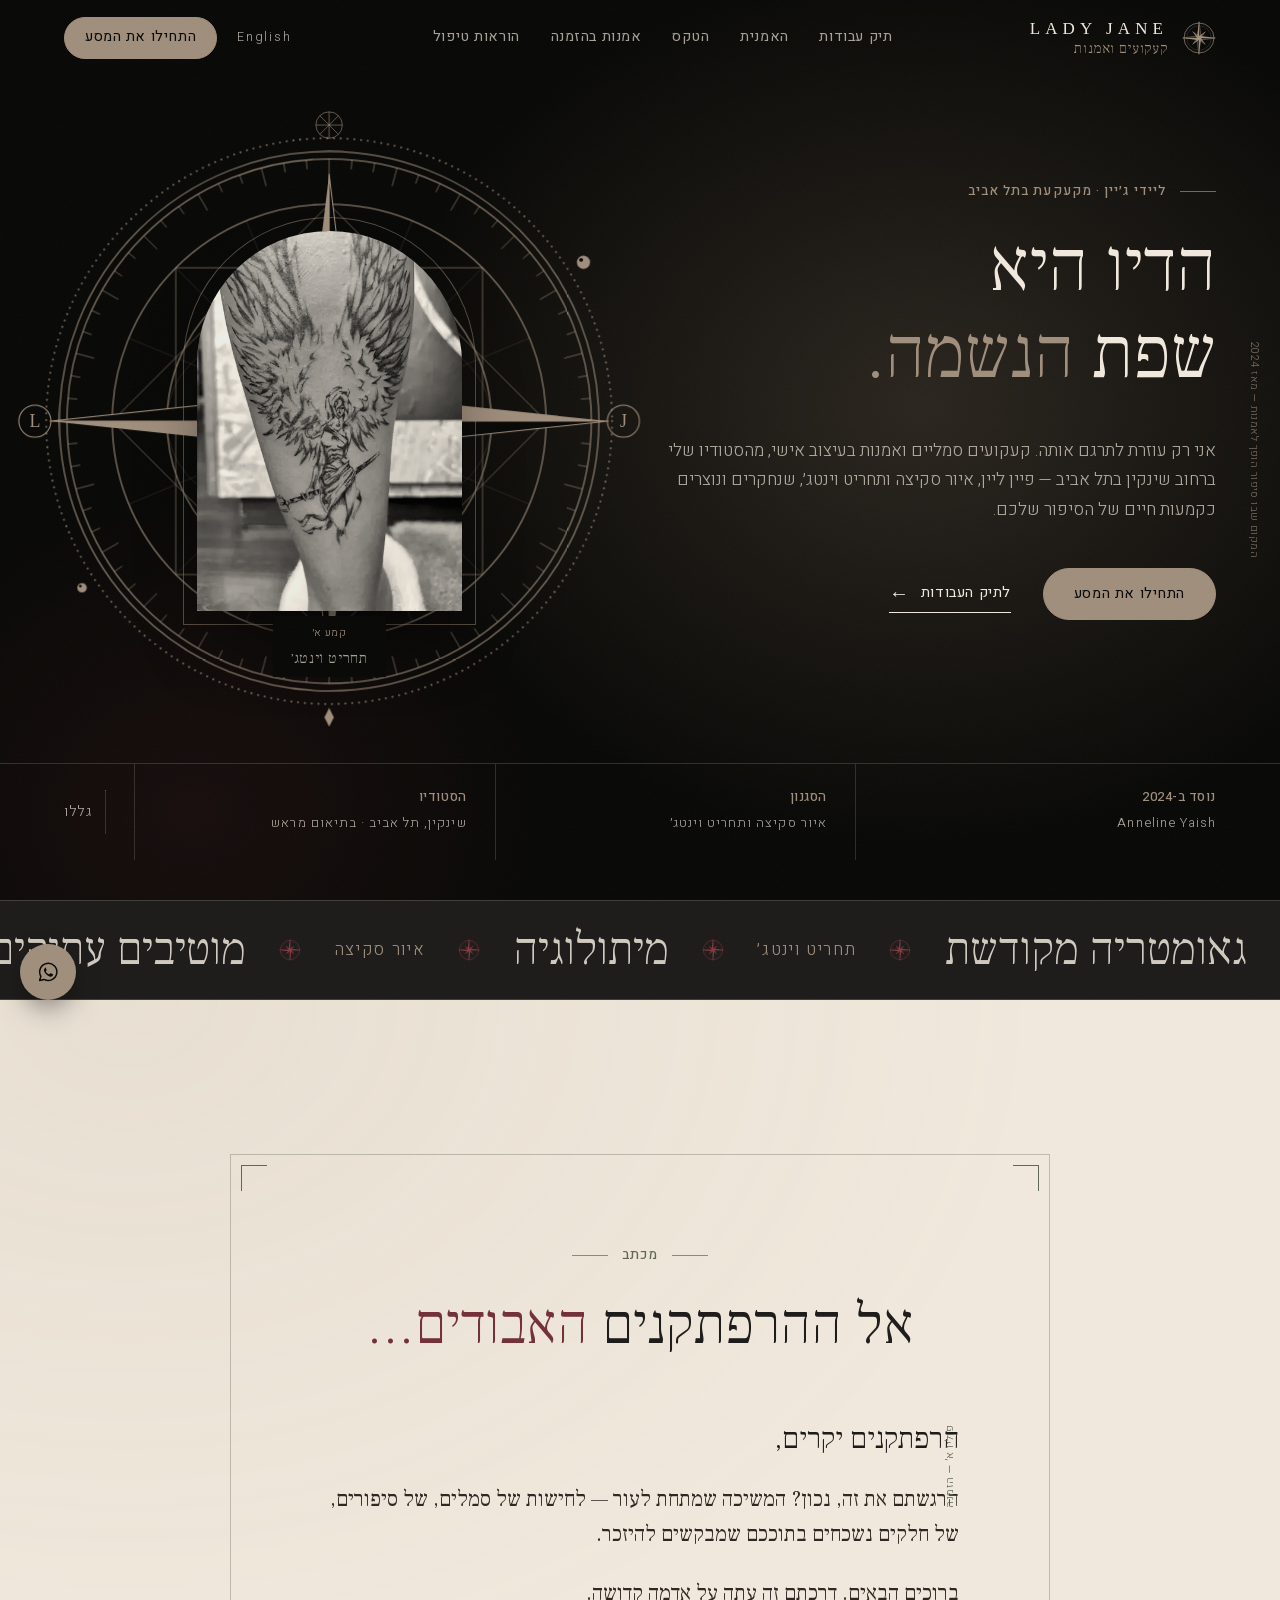
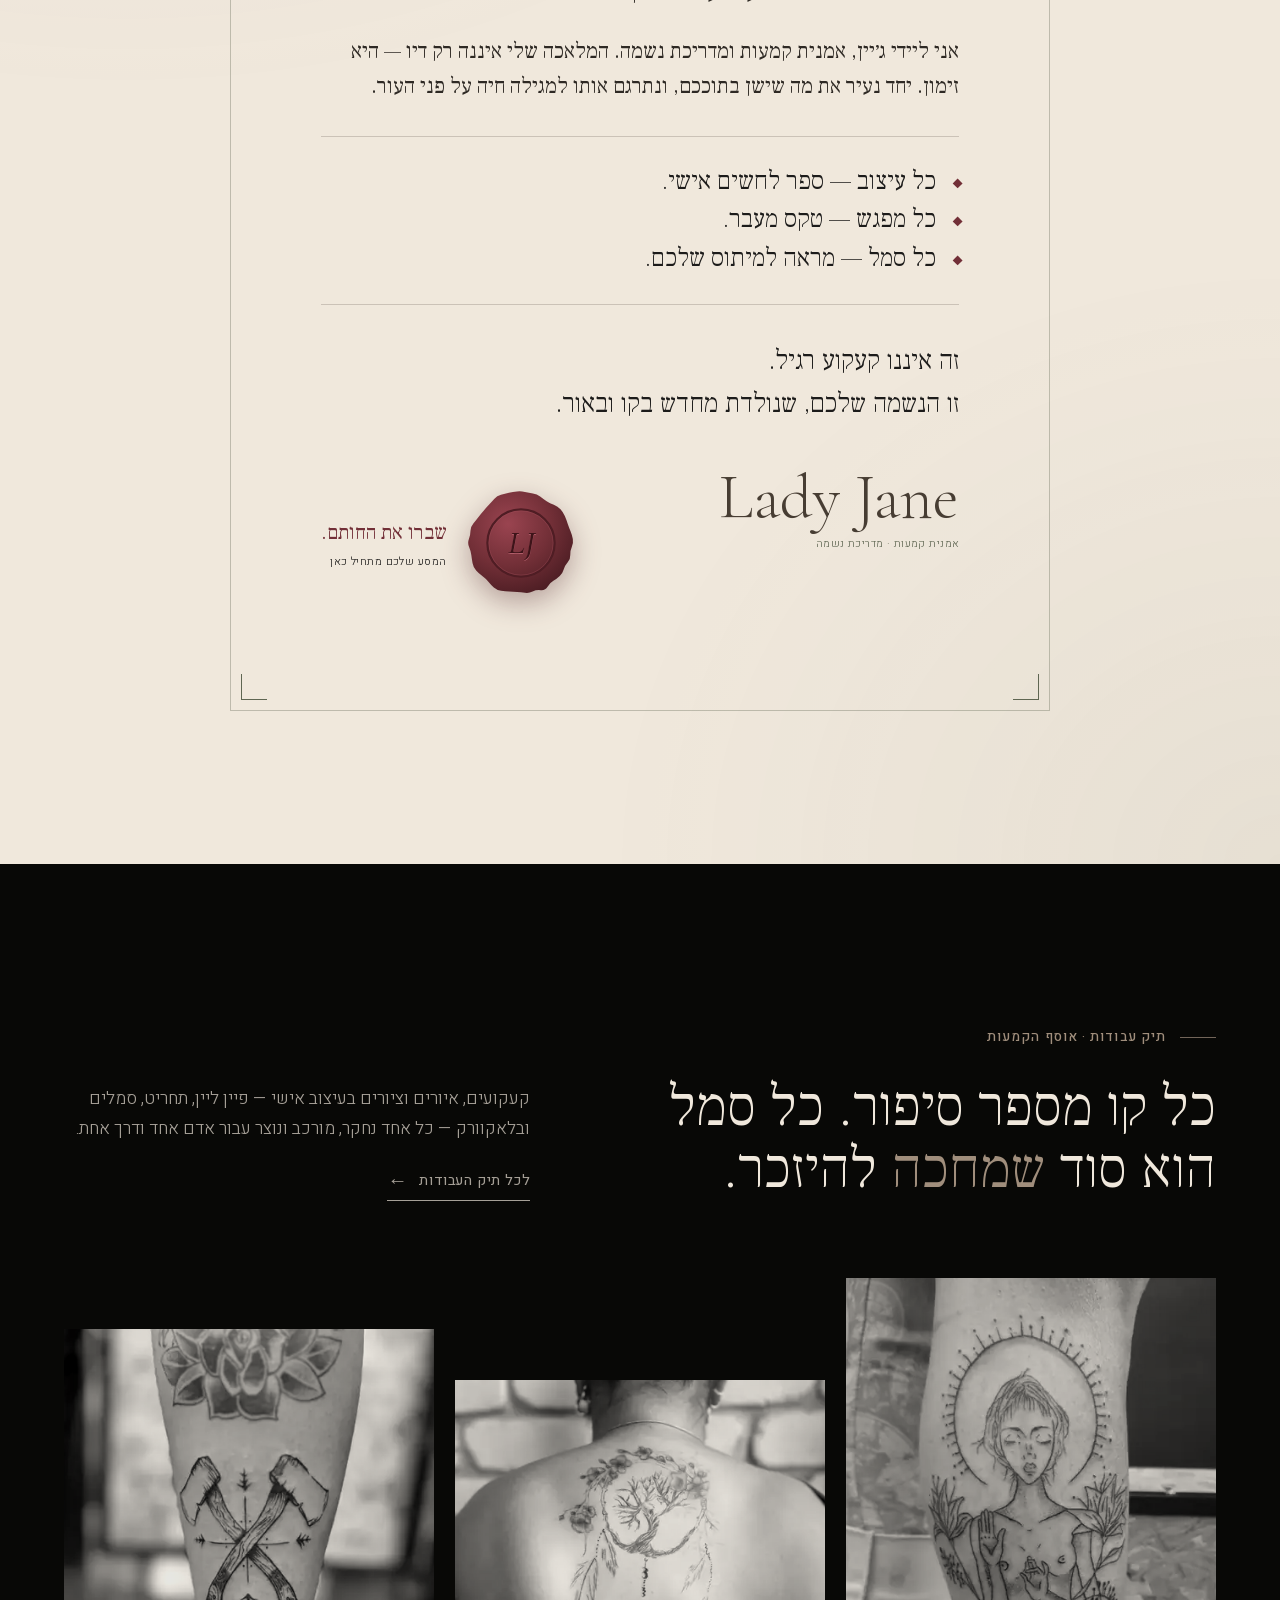
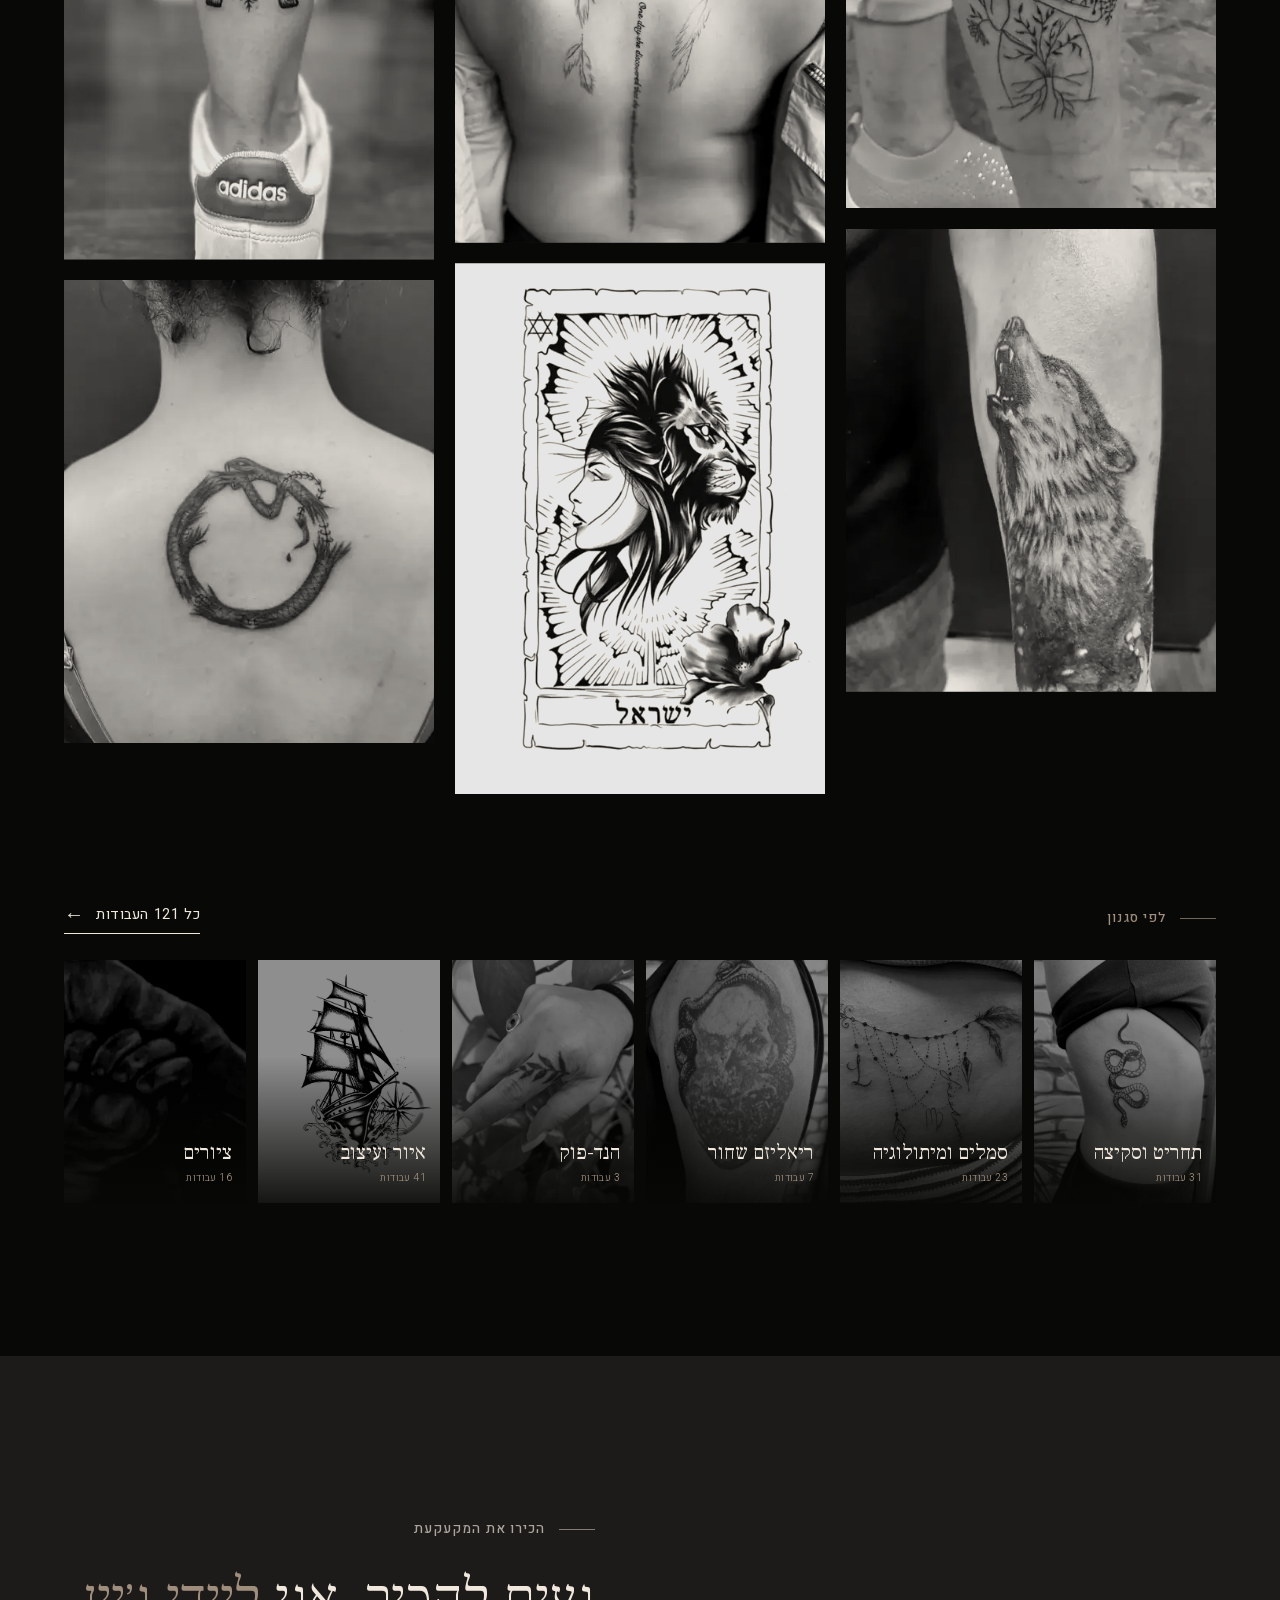
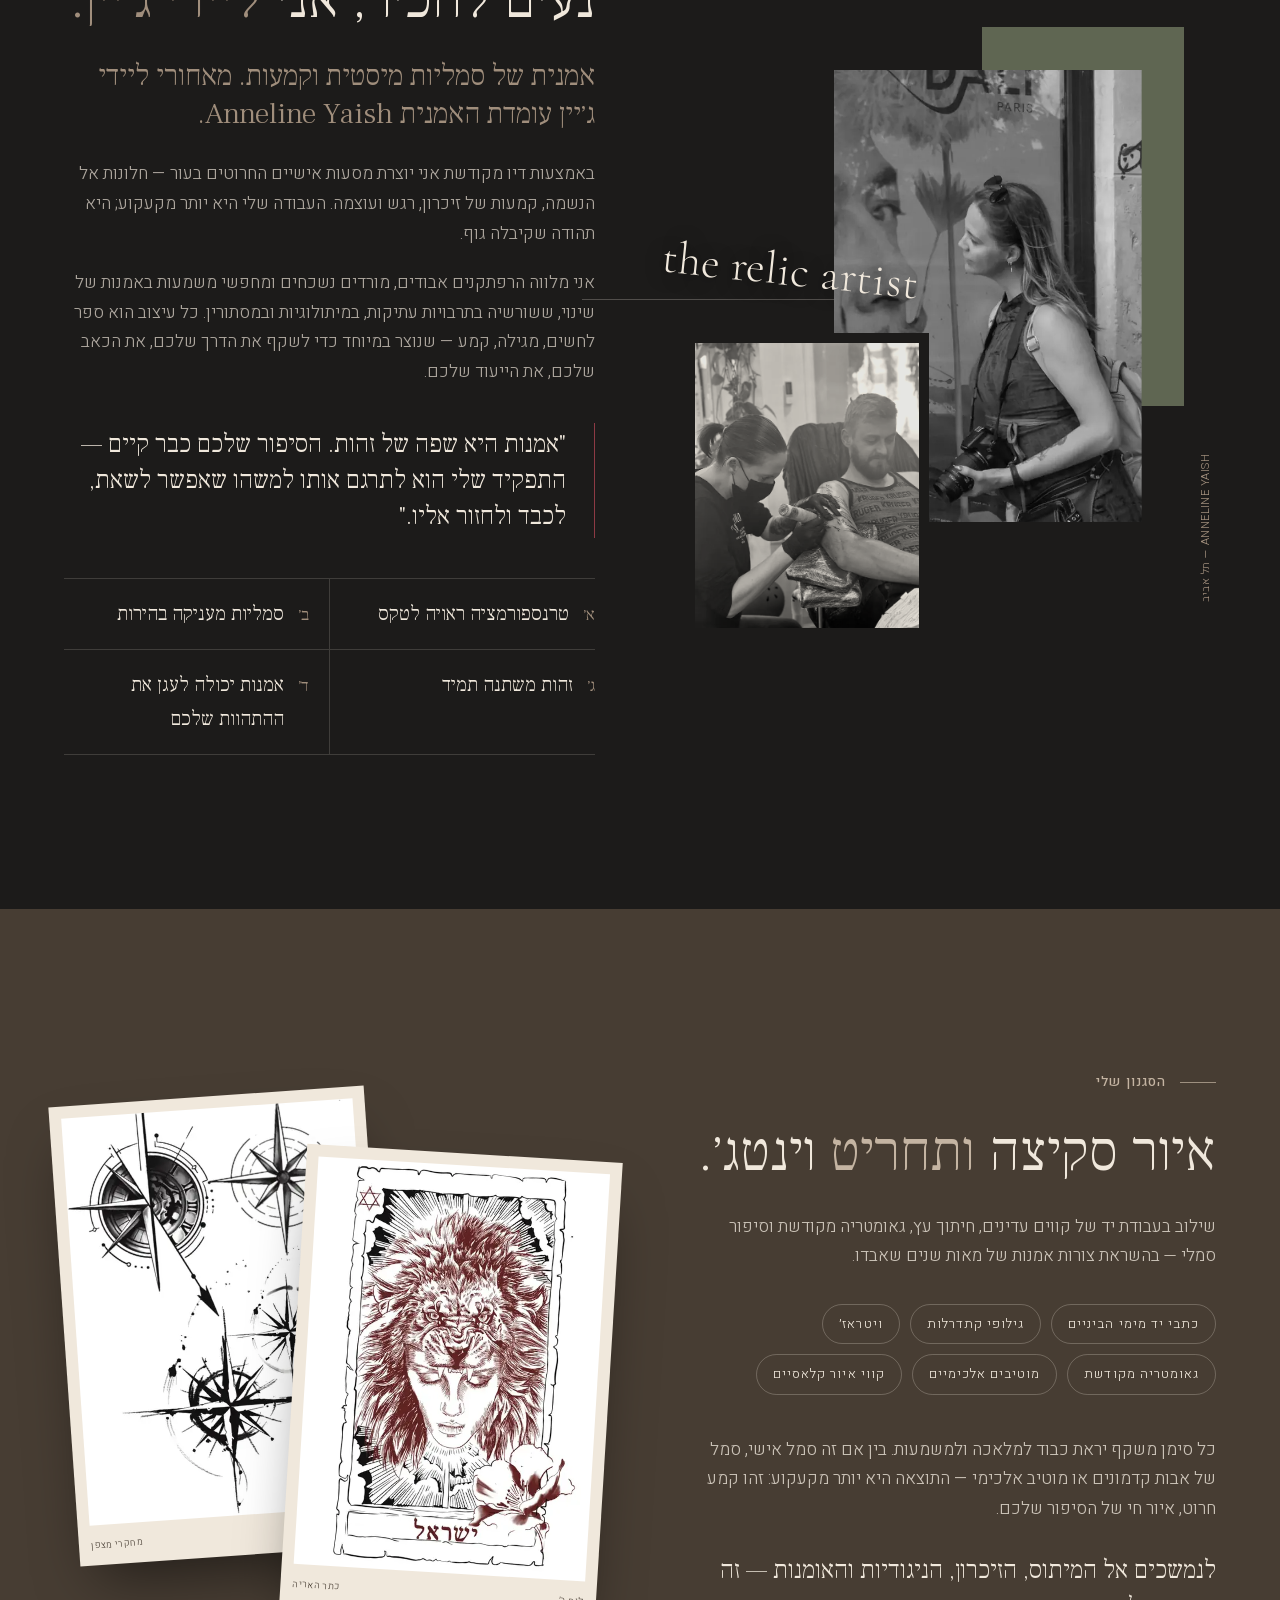
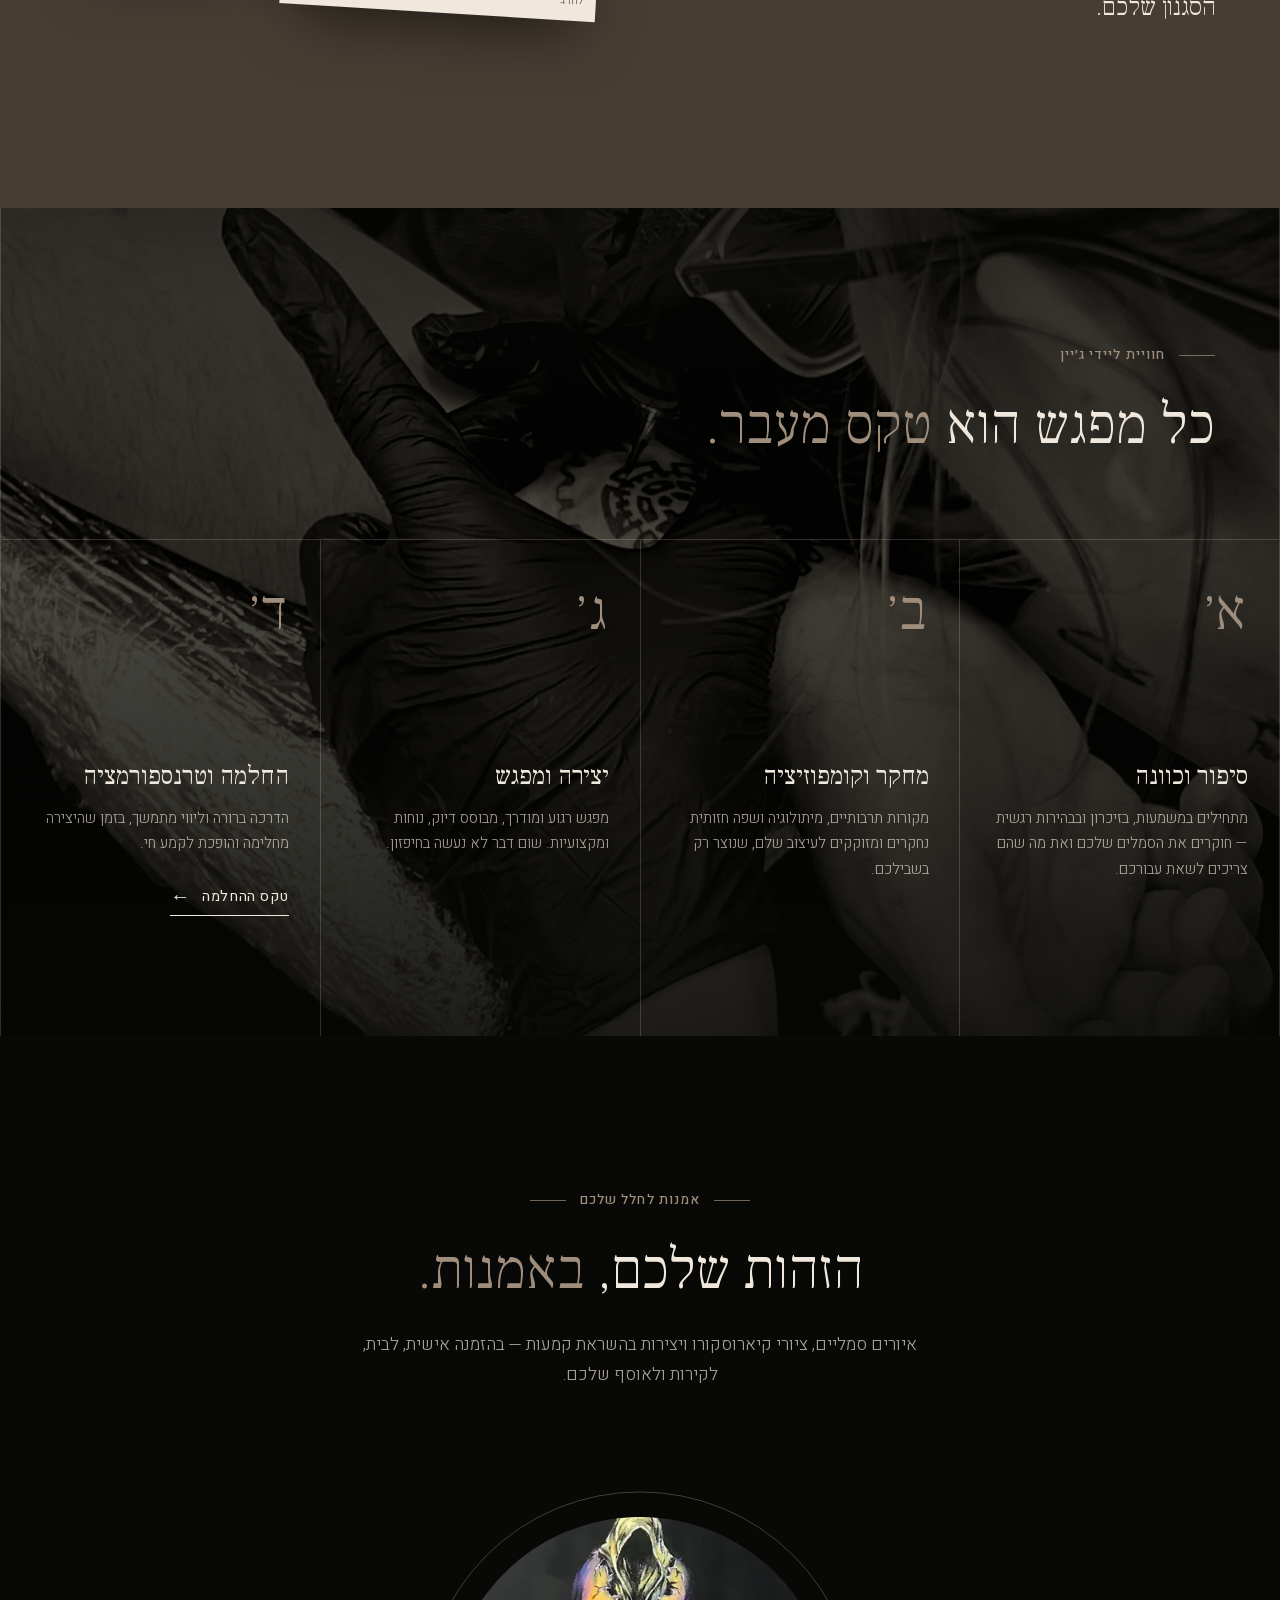
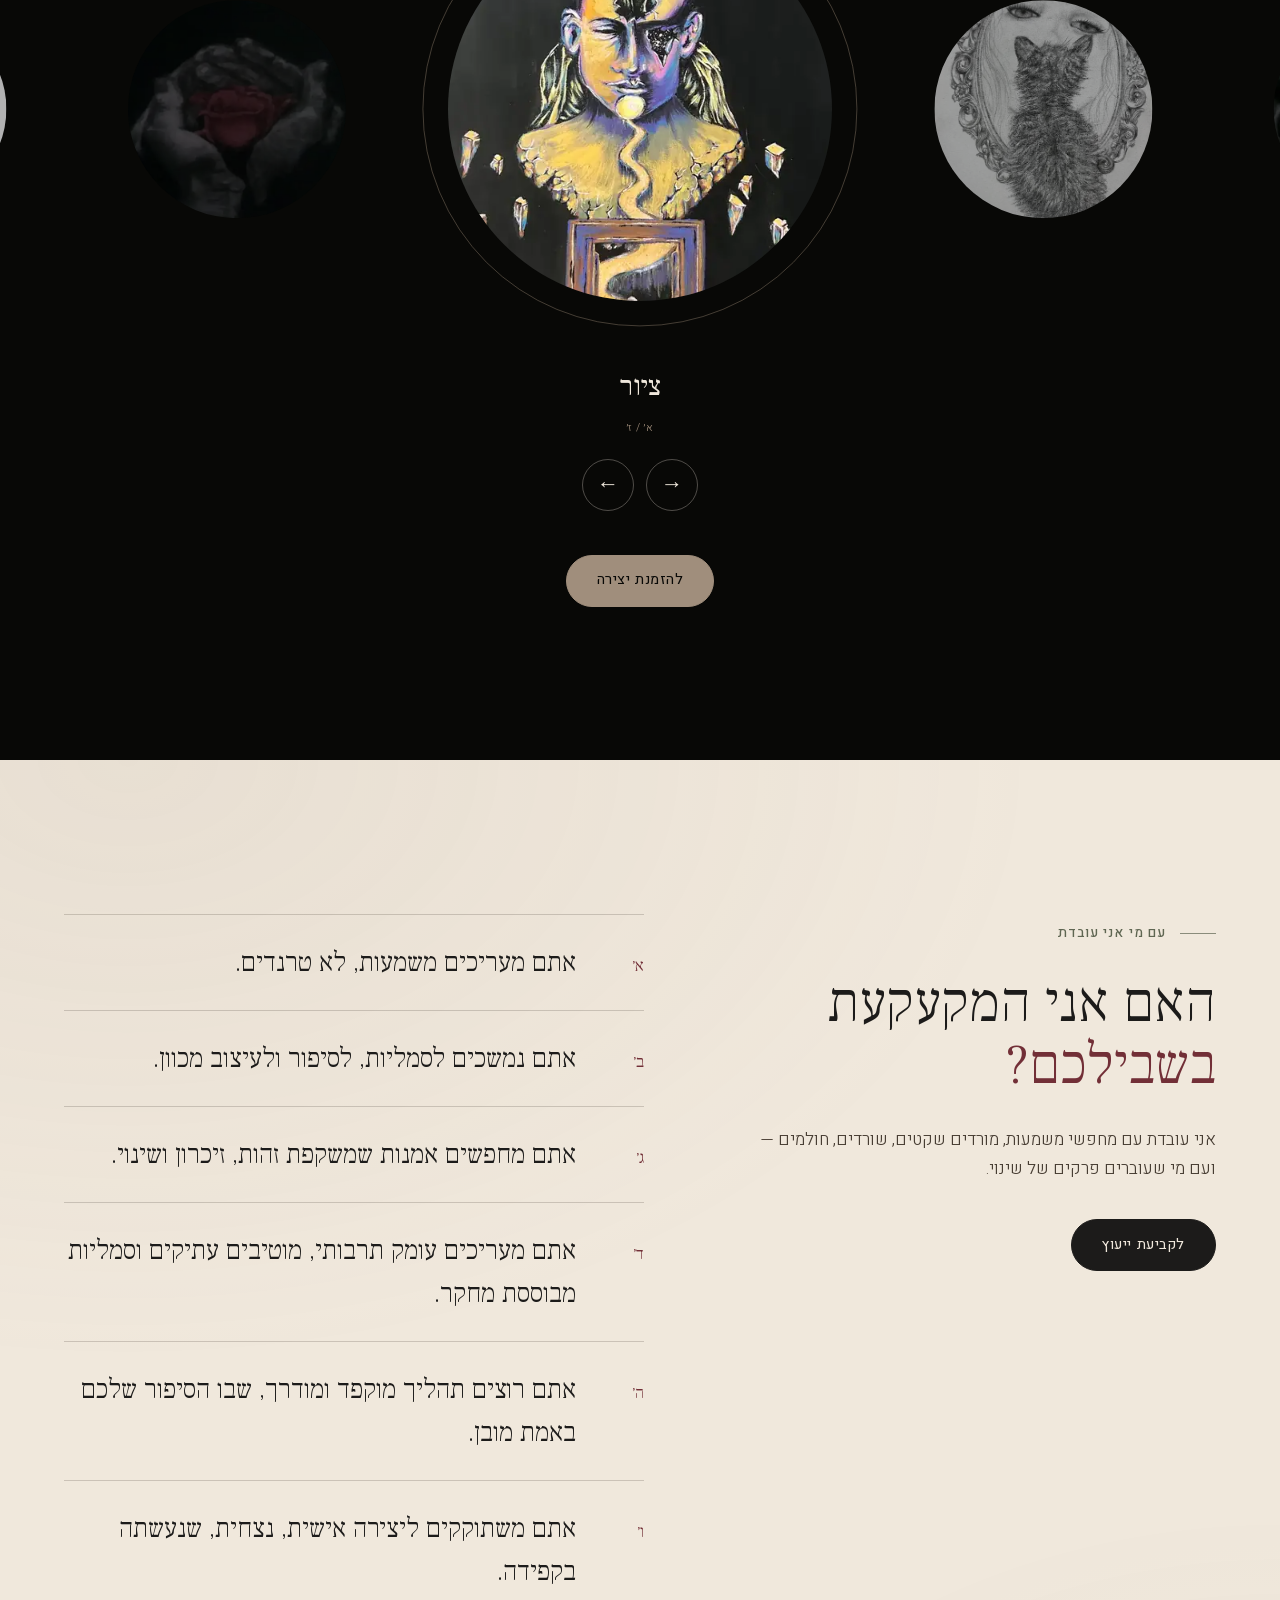
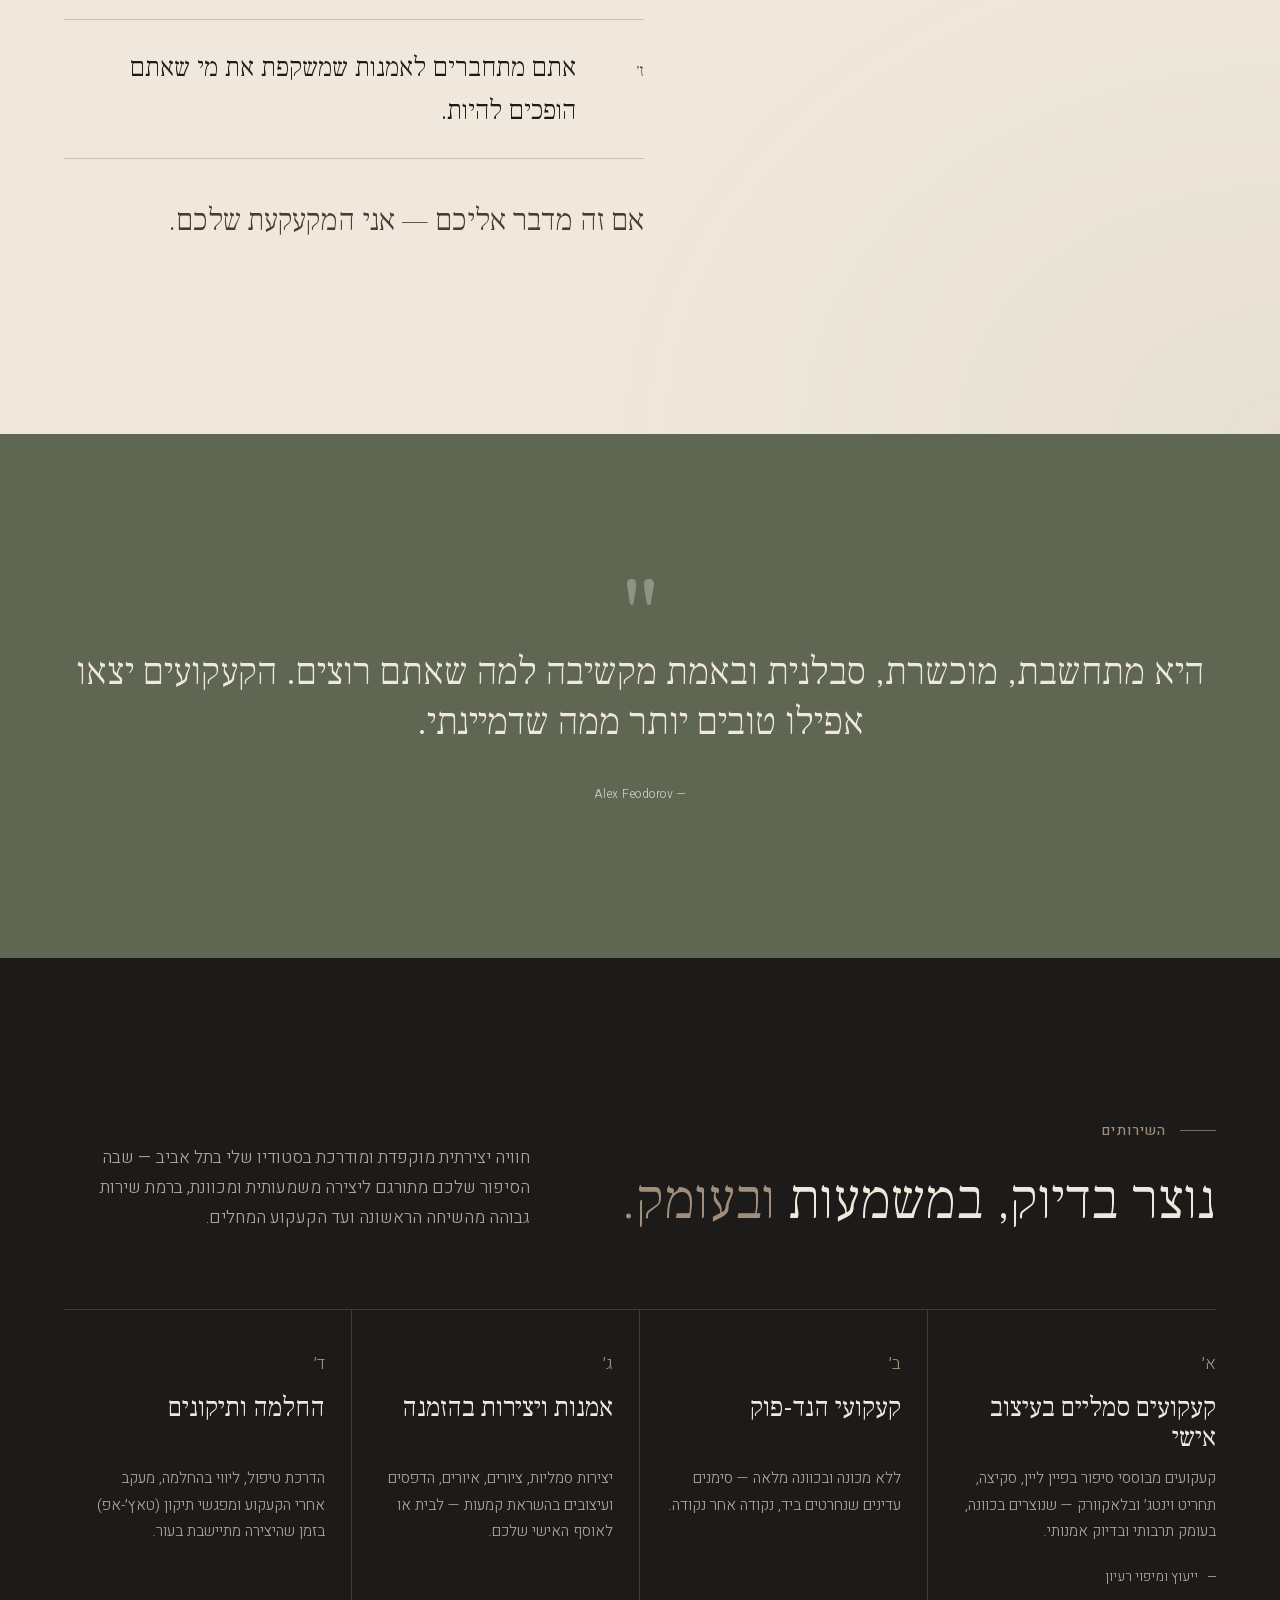
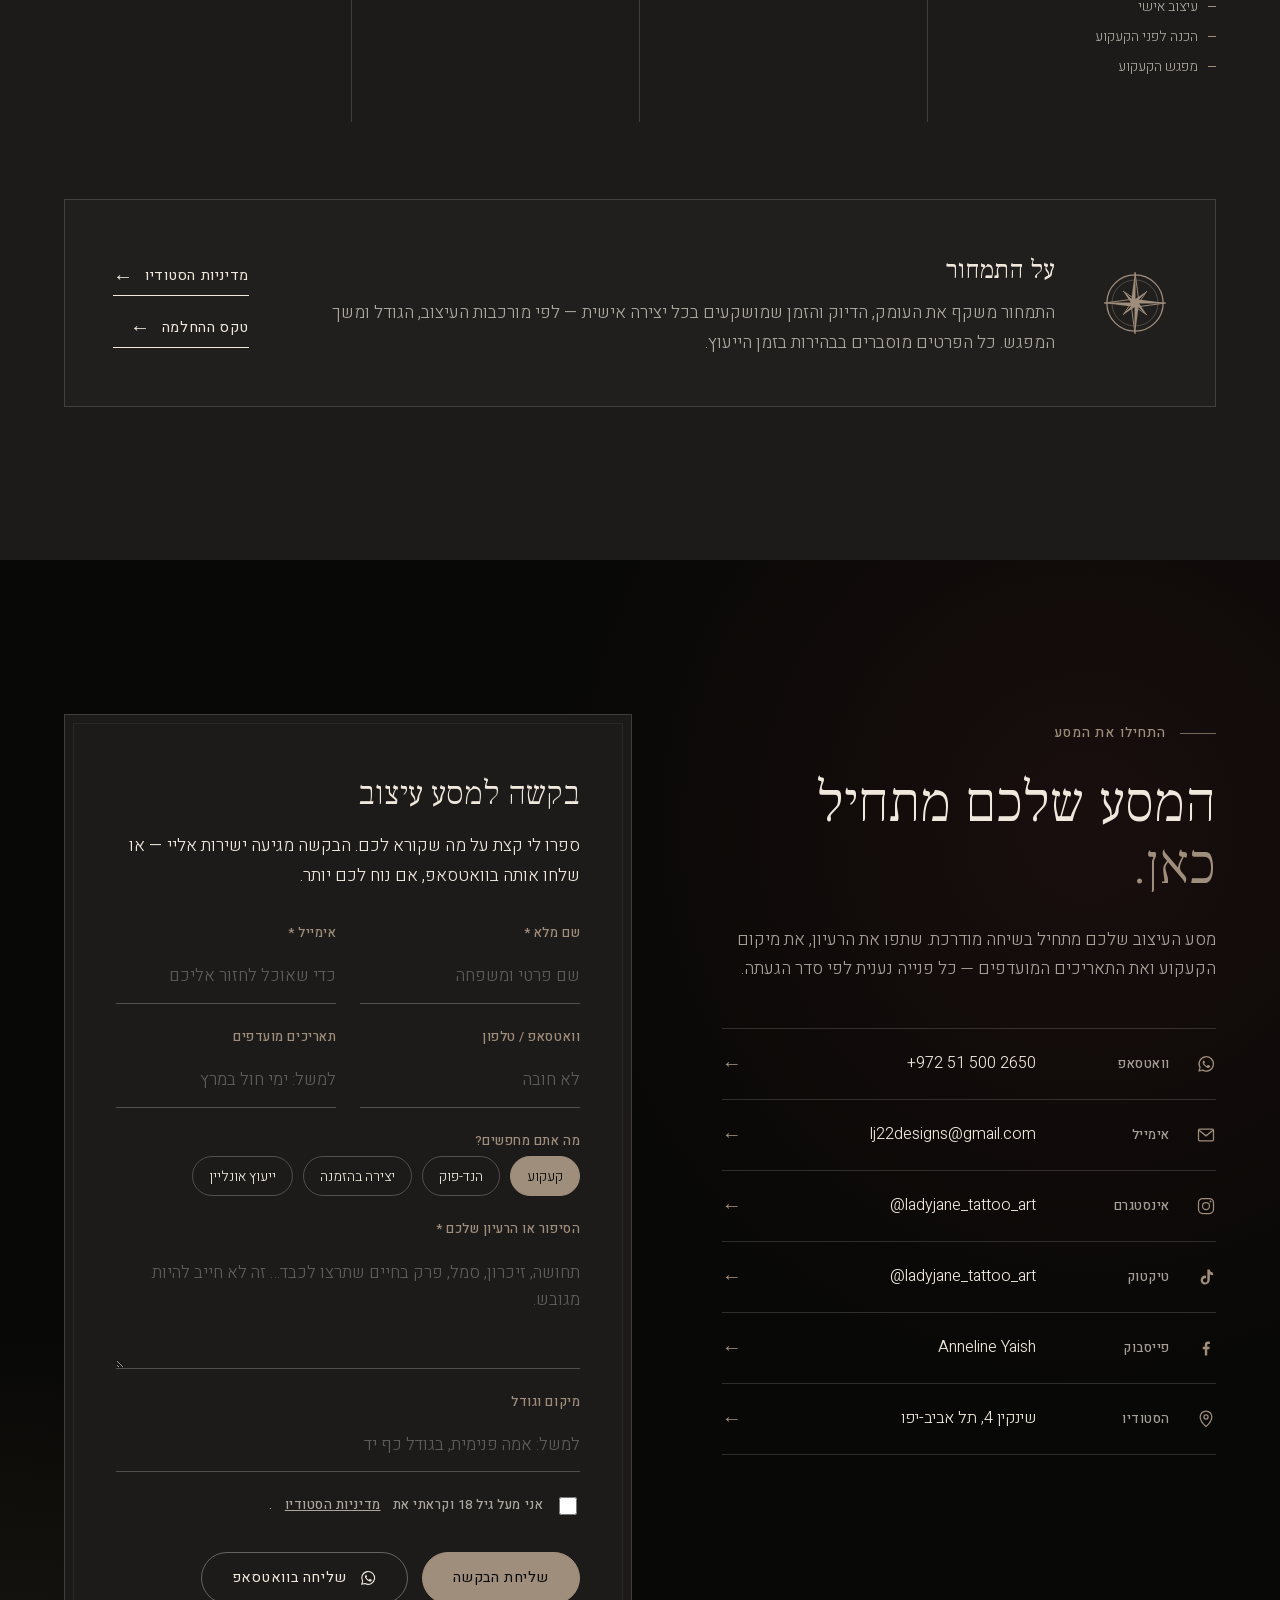
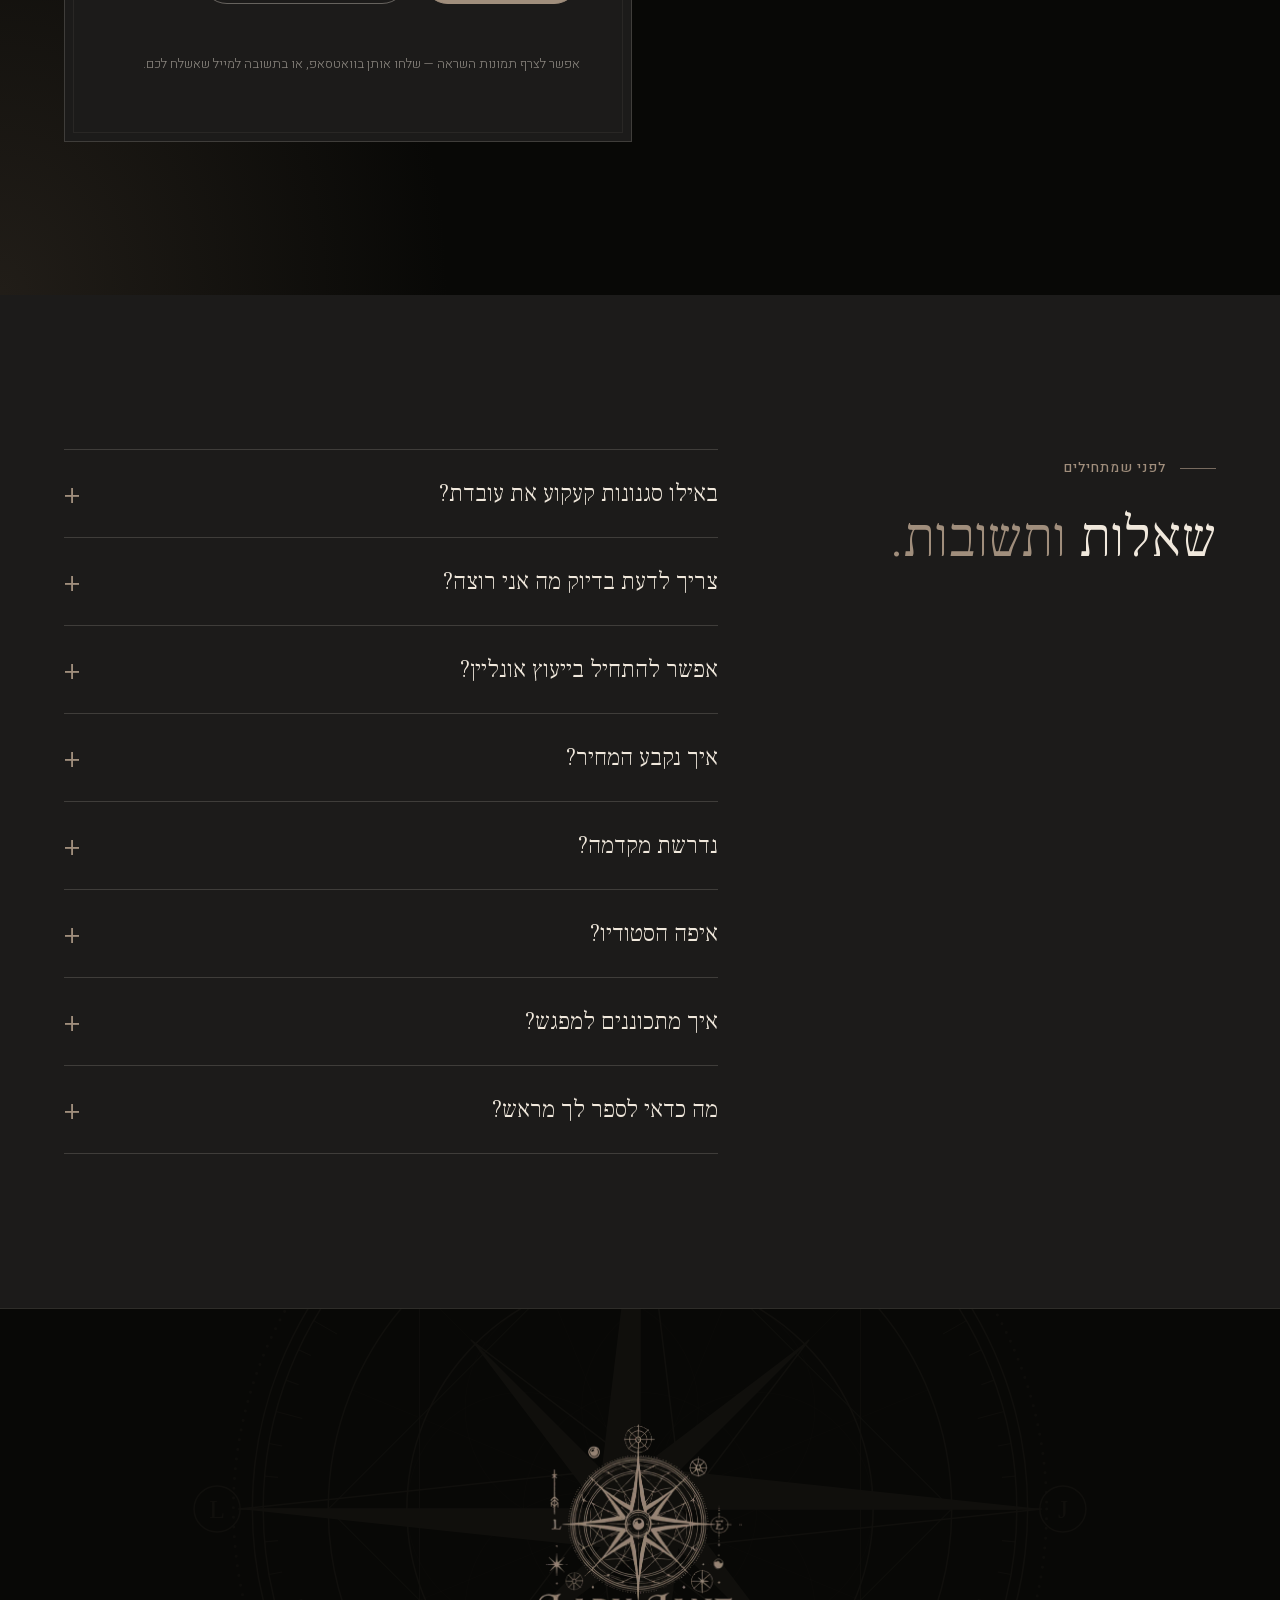
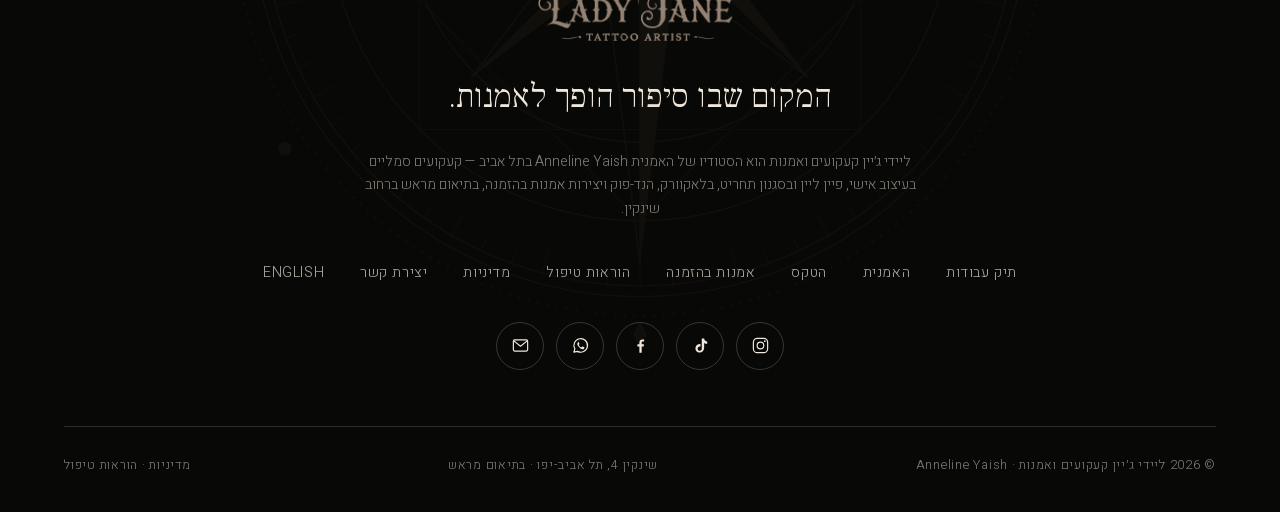
==== commit c488109f: "Mobile performance: self-hosted fonts, responsive images, lighter DOM - Self-host Latin/Hebrew font " ====
--- a/he/index.html
+++ b/he/index.html
@@ -29,10 +29,9 @@
 <meta name="twitter:card" content="summary_large_image">
 <meta name="twitter:title" content="מקעקעת בתל אביב — קעקועים סמליים ופיין ליין | ליידי ג׳יין">
 <meta name="twitter:description" content="קעקועים בעיצוב אישי בהשראת סמלים, מיתולוגיה ותחריטים עתיקים — פיין ליין, סקיצה, בלאקוורק והנד-פוק. סטודיו ברחוב שינקין, תל אביב. קבעו ייעוץ.">
-<link rel="preconnect" href="https://fonts.googleapis.com">
-<link rel="preconnect" href="https://fonts.gstatic.com" crossorigin>
-<link href="https://fonts.googleapis.com/css2?family=Cinzel:wght@400;500&family=Cormorant+Garamond:ital,wght@1,500&family=Frank+Ruhl+Libre:wght@300;400;500&family=Heebo:wght@300;400;500&family=Pinyon+Script&display=swap" rel="stylesheet">
-<link rel="stylesheet" href="../assets/css/style.css?v=a84a9b09">
+<link rel="preload" href="../assets/fonts/frank-ruhl-libre-hebrew-normal.woff2" as="font" type="font/woff2" crossorigin>
+<link rel="preload" href="../assets/fonts/heebo-hebrew-normal.woff2" as="font" type="font/woff2" crossorigin>
+<link rel="stylesheet" href="../assets/css/style.css?v=6a1d3004">
 <script>document.documentElement.classList.add('js')</script>
 <script type="application/ld+json">{"@context":"https://schema.org","@graph":[{"@type":"WebSite","@id":"https://ladyjanetattoo.com/he/#website","url":"https://ladyjanetattoo.com/he/","name":"ליידי ג׳יין קעקועים ואמנות","alternateName":["Lady Jane","Lady Jane Tattoo","LadyJane Tattoo Art","ליידי ג׳יין קעקועים","ליידי ג׳יין"],"inLanguage":"he","publisher":{"@id":"https://ladyjanetattoo.com/#studio"}},{"@type":"TattooParlor","@id":"https://ladyjanetattoo.com/#studio","name":"Lady Jane Tattoo & Art","alternateName":["Lady Jane","Lady Jane Tattoo","LadyJane Tattoo Art","ליידי ג׳יין קעקועים","ליידי ג׳יין"],"description":"הסטודיו לקעקועים ואמנות של האמנית Anneline Yaish בתל אביב: קעקועים סמליים בעיצוב אישי, פיין ליין, סקיצה ותחריט וינטג׳, ריאליזם שחור, הנד-פוק וציורים בהזמנה. בתיאום מראש.","url":"https://ladyjanetattoo.com/he/","logo":"https://ladyjanetattoo.com/assets/img/brand/emblem.webp","image":["https://ladyjanetattoo.com/assets/img/brand/og.jpg","https://ladyjanetattoo.com/assets/img/work/engraving-01.webp","https://ladyjanetattoo.com/assets/img/work/symbolic-01.webp","https://ladyjanetattoo.com/assets/img/work/engraving-03.webp"],"telephone":"+972515002650","email":"lj22designs@gmail.com","address":{"@type":"PostalAddress","streetAddress":"שינקין 4","addressLocality":"תל אביב-יפו","addressRegion":"Tel Aviv District","addressCountry":"IL"},"areaServed":[{"@type":"City","name":"Tel Aviv-Yafo"},{"@type":"Country","name":"Israel"}],"foundingDate":"2024","founder":{"@id":"https://ladyjanetattoo.com/#anneline"},"employee":{"@id":"https://ladyjanetattoo.com/#anneline"},"knowsAbout":["Fine line tattoos","Sketch illustration tattoos","Vintage engraving tattoos","Woodcut style tattoos","Symbolic tattoos","Mythology tattoos","Sacred geometry tattoos","Blackwork realism","Hand-poke tattoos","Custom tattoo design","Chiaroscuro painting"],"hasOfferCatalog":{"@type":"OfferCatalog","name":"שירותי קעקוע ואמנות","itemListElement":[{"@type":"Offer","itemOffered":{"@type":"Service","name":"עיצוב קעקוע סמלי אישי","description":"קעקועים מבוססי סיפור בפיין ליין, איור סקיצה, תחריט וינטג׳ ובלאקוורק — מהייעוץ ומיפוי הרעיון ועד מפגש הקעקוע.","provider":{"@id":"https://ladyjanetattoo.com/#studio"},"areaServed":{"@type":"City","name":"תל אביב-יפו"}}},{"@type":"Offer","itemOffered":{"@type":"Service","name":"קעקועי פיין ליין","description":"קעקועים עדינים ומדויקים בקווים דקים, עם מוטיבים סמליים ובוטניים.","provider":{"@id":"https://ladyjanetattoo.com/#studio"},"areaServed":{"@type":"City","name":"תל אביב-יפו"}}},{"@type":"Offer","itemOffered":{"@type":"Service","name":"קעקועים בסגנון תחריט וחיתוך עץ","description":"קעקועים בהשראת איור סקיצה ותחריטי עץ, כתבי יד מימי הביניים, גילופי קתדרלות וגאומטריה מקודשת.","provider":{"@id":"https://ladyjanetattoo.com/#studio"},"areaServed":{"@type":"City","name":"תל אביב-יפו"}}},{"@type":"Offer","itemOffered":{"@type":"Service","name":"קעקועי ריאליזם שחור","description":"ריאליזם בשחור ואפור עם ניגודיות קיארוסקורו.","provider":{"@id":"https://ladyjanetattoo.com/#studio"},"areaServed":{"@type":"City","name":"תל אביב-יפו"}}},{"@type":"Offer","itemOffered":{"@type":"Service","name":"קעקועי הנד-פוק","description":"קעקועים ללא מכונה, שנחרטים ביד נקודה אחר נקודה.","provider":{"@id":"https://ladyjanetattoo.com/#studio"},"areaServed":{"@type":"City","name":"תל אביב-יפו"}}},{"@type":"Offer","itemOffered":{"@type":"Service","name":"יצירות אמנות בהזמנה","description":"ציורים, איורים והדפסים סמליים בהזמנה אישית, לבית או לאוסף פרטי.","provider":{"@id":"https://ladyjanetattoo.com/#studio"},"areaServed":{"@type":"City","name":"תל אביב-יפו"}}},{"@type":"Offer","itemOffered":{"@type":"Service","name":"ייעוץ קעקוע אונליין","description":"ייעוץ אונליין של 15 דקות לקעקועים או ליצירות אמנות ועיצוב בהזמנה.","provider":{"@id":"https://ladyjanetattoo.com/#studio"},"areaServed":{"@type":"City","name":"תל אביב-יפו"}}},{"@type":"Offer","itemOffered":{"@type":"Service","name":"ליווי בהחלמה ותיקונים","description":"הדרכת טיפול, מעקב אחרי הקעקוע ומפגשי תיקון.","provider":{"@id":"https://ladyjanetattoo.com/#studio"},"areaServed":{"@type":"City","name":"תל אביב-יפו"}}}]},"sameAs":["https://www.instagram.com/ladyjane_tattoo_art/","https://www.tiktok.com/@ladyjane_tattoo_art","https://www.facebook.com/annelineyaish22/"],"contactPoint":{"@type":"ContactPoint","contactType":"bookings","telephone":"+972515002650","email":"lj22designs@gmail.com","url":"https://ladyjanetattoo.com/he/#begin","availableLanguage":["English","Hebrew"]}},{"@type":"Person","@id":"https://ladyjanetattoo.com/#anneline","name":"Anneline Yaish","alternateName":"Lady Jane","jobTitle":"Tattoo artist and fine artist","image":"https://ladyjanetattoo.com/assets/img/artist/portrait-dali.webp","worksFor":{"@id":"https://ladyjanetattoo.com/#studio"},"sameAs":["https://www.instagram.com/ladyjane_tattoo_art/","https://www.tiktok.com/@ladyjane_tattoo_art","https://www.facebook.com/annelineyaish22/"]},{"@type":"FAQPage","@id":"https://ladyjanetattoo.com/he/#faq","inLanguage":"he","mainEntity":[{"@type":"Question","name":"באילו סגנונות קעקוע את עובדת?","acceptedAnswer":{"@type":"Answer","text":"קעקועים אישיים מבוססי סיפור בפיין ליין, איור סקיצה, תחריט וינטג׳ וחיתוך עץ, גאומטריה מקודשת, מוטיבים סמליים ומיתולוגיים, ריאליזם שחור והנד-פוק. כל עיצוב נוצר במיוחד בשבילכם."}},{"@type":"Question","name":"צריך לדעת בדיוק מה אני רוצה?","acceptedAnswer":{"@type":"Answer","text":"לא. הרבה לקוחות מגיעים עם תחושה, רעיון או כוונה סמלית. את הסיפור אנחנו מפתחים יחד — בשביל זה יש ייעוץ."}},{"@type":"Question","name":"אפשר להתחיל בייעוץ אונליין?","acceptedAnswer":{"@type":"Answer","text":"כן. יש ייעוץ אונליין של 15 דקות לקעקועים, וייעוץ נפרד ליצירות אמנות ועיצוב בהזמנה. בחרו \"ייעוץ אונליין\" בטופס או שלחו לי הודעה בוואטסאפ."}},{"@type":"Question","name":"איך נקבע המחיר?","acceptedAnswer":{"@type":"Answer","text":"לפי מורכבות העיצוב, הגודל ומשך המפגש. כל הפרטים מוסברים בזמן הייעוץ, לפני שקובעים משהו."}},{"@type":"Question","name":"נדרשת מקדמה?","acceptedAnswer":{"@type":"Answer","text":"כן — קביעת תור מחייבת מקדמה שאינה מוחזרת ומקוזזת מהמחיר הסופי. אפשר לשנות מועד פעם אחת, בהודעה של 24 שעות מראש לפחות."}},{"@type":"Question","name":"איפה הסטודיו?","acceptedAnswer":{"@type":"Answer","text":"ברחוב שינקין 4, במרכז תל אביב-יפו. המפגשים בתיאום מראש בלבד — שלחו בקשה בטופס או הודעה בוואטסאפ כדי לקבוע."}},{"@type":"Question","name":"איך מתכוננים למפגש?","acceptedAnswer":{"@type":"Answer","text":"אכלו לפני, הביאו מים וחטיפים, והגיעו עם עור נקי ובגדים נוחים. בלי אלכוהול, ובלי אימון כושר כבד ממש לפני. אם אתם לחוצים — ספרו לי, אני כאן בשבילכם."}},{"@type":"Question","name":"מה כדאי לספר לך מראש?","acceptedAnswer":{"@type":"Answer","text":"שתפו אותי בכל אלרגיה או מצב רפואי, וספרו לי אם יש היריון או הנקה. לקוחות עם סוכרת יתבקשו להביא אישור מרופא. יש להיות מעל גיל 18 עם תעודה מזהה."}}]}]}</script>
 </head>
@@ -70,7 +69,7 @@
   </div>
 </header>
 <div class="mobile-menu" id="mobile-menu">
-  <svg class="compass" viewBox="-332 -332 664 664" aria-hidden="true" focusable="false"><g class="compass-spin"><circle class="c-dots" r="300"/><circle class="c-draw" r="286" pathLength="1"/><circle class="c-draw" r="278" pathLength="1"/><circle class="c-draw" r="230" pathLength="1"/><circle class="c-draw" r="172" pathLength="1"/><path class="c-draw c-thin" d="M0.0 -278.0L0.0 -250.0M24.23 -276.94L23.36 -266.98M48.27 -273.78L46.54 -263.93M71.95 -268.53L66.78 -249.21M95.08 -261.23L91.66 -251.84M117.49 -251.95L113.26 -242.89M139.0 -240.76L129.0 -223.43M159.45 -227.72L153.72 -219.53M178.69 -212.96L172.27 -205.3M196.58 -196.58L182.43 -182.43M212.96 -178.69L205.3 -172.27M227.72 -159.45L219.53 -153.72M240.76 -139.0L223.43 -129.0M251.95 -117.49L242.89 -113.26M261.23 -95.08L251.84 -91.66M268.53 -71.95L249.21 -66.78M273.78 -48.27L263.93 -46.54M276.94 -24.23L266.98 -23.36M278.0 0.0L250.0 0.0M276.94 24.23L266.98 23.36M273.78 48.27L263.93 46.54M268.53 71.95L249.21 66.78M261.23 95.08L251.84 91.66M251.95 117.49L242.89 113.26M240.76 139.0L223.43 129.0M227.72 159.45L219.53 153.72M212.96 178.69L205.3 172.27M196.58 196.58L182.43 182.43M178.69 212.96L172.27 205.3M159.45 227.72L153.72 219.53M139.0 240.76L129.0 223.43M117.49 251.95L113.26 242.89M95.08 261.23L91.66 251.84M71.95 268.53L66.78 249.21M48.27 273.78L46.54 263.93M24.23 276.94L23.36 266.98M0.0 278.0L0.0 250.0M-24.23 276.94L-23.36 266.98M-48.27 273.78L-46.54 263.93M-71.95 268.53L-66.78 249.21M-95.08 261.23L-91.66 251.84M-117.49 251.95L-113.26 242.89M-139.0 240.76L-129.0 223.43M-159.45 227.72L-153.72 219.53M-178.69 212.96L-172.27 205.3M-196.58 196.58L-182.43 182.43M-212.96 178.69L-205.3 172.27M-227.72 159.45L-219.53 153.72M-240.76 139.0L-223.43 129.0M-251.95 117.49L-242.89 113.26M-261.23 95.08L-251.84 91.66M-268.53 71.95L-249.21 66.78M-273.78 48.27L-263.93 46.54M-276.94 24.23L-266.98 23.36M-278.0 0.0L-250.0 0.0M-276.94 -24.23L-266.98 -23.36M-273.78 -48.27L-263.93 -46.54M-268.53 -71.95L-249.21 -66.78M-261.23 -95.08L-251.84 -91.66M-251.95 -117.49L-242.89 -113.26M-240.76 -139.0L-223.43 -129.0M-227.72 -159.45L-219.53 -153.72M-212.96 -178.69L-205.3 -172.27M-196.58 -196.58L-182.43 -182.43M-178.69 -212.96L-172.27 -205.3M-159.45 -227.72L-153.72 -219.53M-139.0 -240.76L-129.0 -223.43M-117.49 -251.95L-113.26 -242.89M-95.08 -261.23L-91.66 -251.84M-71.95 -268.53L-66.78 -249.21M-48.27 -273.78L-46.54 -263.93M-24.23 -276.94L-23.36 -266.98" pathLength="1"/><path class="c-draw c-thin" d="M0.0 -230.0L230.0 0.0L0.0 230.0L-230.0 0.0Z" pathLength="1"/><path class="c-draw c-thin" d="M162.63 -162.63L162.63 162.63L-162.63 162.63L-162.63 -162.63Z" pathLength="1"/><g class="c-seed"><circle class="c-draw c-thin" r="86" pathLength="1"/><circle class="c-draw c-thin" cx="43.0" cy="-74.48" r="86" pathLength="1"/><circle class="c-draw c-thin" cx="86.0" cy="0.0" r="86" pathLength="1"/><circle class="c-draw c-thin" cx="43.0" cy="74.48" r="86" pathLength="1"/><circle class="c-draw c-thin" cx="-43.0" cy="74.48" r="86" pathLength="1"/><circle class="c-draw c-thin" cx="-86.0" cy="0.0" r="86" pathLength="1"/><circle class="c-draw c-thin" cx="-43.0" cy="-74.48" r="86" pathLength="1"/></g><path class="c-draw c-faint" d="M0.0 -50.0L0.0 -230.0M19.13 -46.19L88.02 -212.49M35.36 -35.36L162.63 -162.63M46.19 -19.13L212.49 -88.02M50.0 0.0L230.0 0.0M46.19 19.13L212.49 88.02M35.36 35.36L162.63 162.63M19.13 46.19L88.02 212.49M0.0 50.0L0.0 230.0M-19.13 46.19L-88.02 212.49M-35.36 35.36L-162.63 162.63M-46.19 19.13L-212.49 88.02M-50.0 0.0L-230.0 0.0M-46.19 -19.13L-212.49 -88.02M-35.36 -35.36L-162.63 -162.63M-19.13 -46.19L-88.02 -212.49" pathLength="1"/><g class="c-star"><path class="c-fill" d="M0 0L0.0 -30.0L124.45 -124.45Z"/><path class="c-shade" d="M0 0L124.45 -124.45L30.0 0.0Z"/><path class="c-fill" d="M0 0L30.0 0.0L124.45 124.45Z"/><path class="c-shade" d="M0 0L124.45 124.45L0.0 30.0Z"/><path class="c-fill" d="M0 0L0.0 30.0L-124.45 124.45Z"/><path class="c-shade" d="M0 0L-124.45 124.45L-30.0 0.0Z"/><path class="c-fill" d="M0 0L-30.0 0.0L-124.45 -124.45Z"/><path class="c-shade" d="M0 0L-124.45 -124.45L-0.0 -30.0Z"/><path class="c-fill" d="M0 0L-28.28 -28.28L0.0 -262.0Z"/><path class="c-shade" d="M0 0L0.0 -262.0L28.28 -28.28Z"/><path class="c-fill" d="M0 0L28.28 -28.28L296.0 0.0Z"/><path class="c-shade" d="M0 0L296.0 0.0L28.28 28.28Z"/><path class="c-fill" d="M0 0L28.28 28.28L0.0 262.0Z"/><path class="c-shade" d="M0 0L0.0 262.0L-28.28 28.28Z"/><path class="c-fill" d="M0 0L-28.28 28.28L-296.0 0.0Z"/><path class="c-shade" d="M0 0L-296.0 0.0L-28.28 -28.28Z"/></g><circle class="c-hub" r="24"/><circle class="c-pupil" r="12"/><circle class="c-glint" cx="-4" cy="-4" r="3.2"/></g><g class="compass-orn"><circle class="c-draw" cx="-312" cy="0" r="17" pathLength="1"/><text class="c-letter" x="-312" y="6.5" text-anchor="middle">L</text><circle class="c-draw" cx="312" cy="0" r="17" pathLength="1"/><text class="c-letter" x="312" y="6.5" text-anchor="middle">J</text><circle class="c-draw c-thin" cx="0" cy="-314" r="14" pathLength="1"/><path class="c-draw c-thin" d="M14.0 -314.0L-14.0 -314.0M9.9 -304.1L-9.9 -323.9M0.0 -300.0L0.0 -328.0M-9.9 -304.1L9.9 -323.9" pathLength="1"/><circle class="c-pupil" cx="269.68" cy="-168.51" r="7"/><circle class="c-glint" cx="267.23" cy="-170.96" r="2.10"/><circle class="c-pupil" cx="-261.98" cy="176.7" r="5"/><circle class="c-glint" cx="-263.73" cy="174.95" r="1.50"/><path class="c-fill" d="M0 304L5 314L0 324L-5 314Z"/></g></svg>
+  <span class="compass compass--static" aria-hidden="true"></span>
   <nav aria-label="תפריט נייד">
     <a href="work.html"><span>א׳</span>תיק העבודות</a>
     <a href="#artist"><span>ב׳</span>האמנית</a>
@@ -108,11 +107,11 @@
           <svg class="compass is-drawing" viewBox="-332 -332 664 664" aria-hidden="true" focusable="false"><g class="compass-spin"><circle class="c-dots" r="300"/><circle class="c-draw" r="286" pathLength="1"/><circle class="c-draw" r="278" pathLength="1"/><circle class="c-draw" r="230" pathLength="1"/><circle class="c-draw" r="172" pathLength="1"/><path class="c-draw c-thin" d="M0.0 -278.0L0.0 -250.0M24.23 -276.94L23.36 -266.98M48.27 -273.78L46.54 -263.93M71.95 -268.53L66.78 -249.21M95.08 -261.23L91.66 -251.84M117.49 -251.95L113.26 -242.89M139.0 -240.76L129.0 -223.43M159.45 -227.72L153.72 -219.53M178.69 -212.96L172.27 -205.3M196.58 -196.58L182.43 -182.43M212.96 -178.69L205.3 -172.27M227.72 -159.45L219.53 -153.72M240.76 -139.0L223.43 -129.0M251.95 -117.49L242.89 -113.26M261.23 -95.08L251.84 -91.66M268.53 -71.95L249.21 -66.78M273.78 -48.27L263.93 -46.54M276.94 -24.23L266.98 -23.36M278.0 0.0L250.0 0.0M276.94 24.23L266.98 23.36M273.78 48.27L263.93 46.54M268.53 71.95L249.21 66.78M261.23 95.08L251.84 91.66M251.95 117.49L242.89 113.26M240.76 139.0L223.43 129.0M227.72 159.45L219.53 153.72M212.96 178.69L205.3 172.27M196.58 196.58L182.43 182.43M178.69 212.96L172.27 205.3M159.45 227.72L153.72 219.53M139.0 240.76L129.0 223.43M117.49 251.95L113.26 242.89M95.08 261.23L91.66 251.84M71.95 268.53L66.78 249.21M48.27 273.78L46.54 263.93M24.23 276.94L23.36 266.98M0.0 278.0L0.0 250.0M-24.23 276.94L-23.36 266.98M-48.27 273.78L-46.54 263.93M-71.95 268.53L-66.78 249.21M-95.08 261.23L-91.66 251.84M-117.49 251.95L-113.26 242.89M-139.0 240.76L-129.0 223.43M-159.45 227.72L-153.72 219.53M-178.69 212.96L-172.27 205.3M-196.58 196.58L-182.43 182.43M-212.96 178.69L-205.3 172.27M-227.72 159.45L-219.53 153.72M-240.76 139.0L-223.43 129.0M-251.95 117.49L-242.89 113.26M-261.23 95.08L-251.84 91.66M-268.53 71.95L-249.21 66.78M-273.78 48.27L-263.93 46.54M-276.94 24.23L-266.98 23.36M-278.0 0.0L-250.0 0.0M-276.94 -24.23L-266.98 -23.36M-273.78 -48.27L-263.93 -46.54M-268.53 -71.95L-249.21 -66.78M-261.23 -95.08L-251.84 -91.66M-251.95 -117.49L-242.89 -113.26M-240.76 -139.0L-223.43 -129.0M-227.72 -159.45L-219.53 -153.72M-212.96 -178.69L-205.3 -172.27M-196.58 -196.58L-182.43 -182.43M-178.69 -212.96L-172.27 -205.3M-159.45 -227.72L-153.72 -219.53M-139.0 -240.76L-129.0 -223.43M-117.49 -251.95L-113.26 -242.89M-95.08 -261.23L-91.66 -251.84M-71.95 -268.53L-66.78 -249.21M-48.27 -273.78L-46.54 -263.93M-24.23 -276.94L-23.36 -266.98" pathLength="1"/><path class="c-draw c-thin" d="M0.0 -230.0L230.0 0.0L0.0 230.0L-230.0 0.0Z" pathLength="1"/><path class="c-draw c-thin" d="M162.63 -162.63L162.63 162.63L-162.63 162.63L-162.63 -162.63Z" pathLength="1"/><g class="c-seed"><circle class="c-draw c-thin" r="86" pathLength="1"/><circle class="c-draw c-thin" cx="43.0" cy="-74.48" r="86" pathLength="1"/><circle class="c-draw c-thin" cx="86.0" cy="0.0" r="86" pathLength="1"/><circle class="c-draw c-thin" cx="43.0" cy="74.48" r="86" pathLength="1"/><circle class="c-draw c-thin" cx="-43.0" cy="74.48" r="86" pathLength="1"/><circle class="c-draw c-thin" cx="-86.0" cy="0.0" r="86" pathLength="1"/><circle class="c-draw c-thin" cx="-43.0" cy="-74.48" r="86" pathLength="1"/></g><path class="c-draw c-faint" d="M0.0 -50.0L0.0 -230.0M19.13 -46.19L88.02 -212.49M35.36 -35.36L162.63 -162.63M46.19 -19.13L212.49 -88.02M50.0 0.0L230.0 0.0M46.19 19.13L212.49 88.02M35.36 35.36L162.63 162.63M19.13 46.19L88.02 212.49M0.0 50.0L0.0 230.0M-19.13 46.19L-88.02 212.49M-35.36 35.36L-162.63 162.63M-46.19 19.13L-212.49 88.02M-50.0 0.0L-230.0 0.0M-46.19 -19.13L-212.49 -88.02M-35.36 -35.36L-162.63 -162.63M-19.13 -46.19L-88.02 -212.49" pathLength="1"/><g class="c-star"><path class="c-fill" d="M0 0L0.0 -30.0L124.45 -124.45Z"/><path class="c-shade" d="M0 0L124.45 -124.45L30.0 0.0Z"/><path class="c-fill" d="M0 0L30.0 0.0L124.45 124.45Z"/><path class="c-shade" d="M0 0L124.45 124.45L0.0 30.0Z"/><path class="c-fill" d="M0 0L0.0 30.0L-124.45 124.45Z"/><path class="c-shade" d="M0 0L-124.45 124.45L-30.0 0.0Z"/><path class="c-fill" d="M0 0L-30.0 0.0L-124.45 -124.45Z"/><path class="c-shade" d="M0 0L-124.45 -124.45L-0.0 -30.0Z"/><path class="c-fill" d="M0 0L-28.28 -28.28L0.0 -262.0Z"/><path class="c-shade" d="M0 0L0.0 -262.0L28.28 -28.28Z"/><path class="c-fill" d="M0 0L28.28 -28.28L296.0 0.0Z"/><path class="c-shade" d="M0 0L296.0 0.0L28.28 28.28Z"/><path class="c-fill" d="M0 0L28.28 28.28L0.0 262.0Z"/><path class="c-shade" d="M0 0L0.0 262.0L-28.28 28.28Z"/><path class="c-fill" d="M0 0L-28.28 28.28L-296.0 0.0Z"/><path class="c-shade" d="M0 0L-296.0 0.0L-28.28 -28.28Z"/></g><circle class="c-hub" r="24"/><circle class="c-pupil" r="12"/><circle class="c-glint" cx="-4" cy="-4" r="3.2"/></g><g class="compass-orn"><circle class="c-draw" cx="-312" cy="0" r="17" pathLength="1"/><text class="c-letter" x="-312" y="6.5" text-anchor="middle">L</text><circle class="c-draw" cx="312" cy="0" r="17" pathLength="1"/><text class="c-letter" x="312" y="6.5" text-anchor="middle">J</text><circle class="c-draw c-thin" cx="0" cy="-314" r="14" pathLength="1"/><path class="c-draw c-thin" d="M14.0 -314.0L-14.0 -314.0M9.9 -304.1L-9.9 -323.9M0.0 -300.0L0.0 -328.0M-9.9 -304.1L9.9 -323.9" pathLength="1"/><circle class="c-pupil" cx="269.68" cy="-168.51" r="7"/><circle class="c-glint" cx="267.23" cy="-170.96" r="2.10"/><circle class="c-pupil" cx="-261.98" cy="176.7" r="5"/><circle class="c-glint" cx="-263.73" cy="174.95" r="1.50"/><path class="c-fill" d="M0 304L5 314L0 324L-5 314Z"/></g></svg>
           <div class="arch-frame">
             <div class="arch slides" data-slides>
-              <img width="720" height="960" class="is-active" src="../assets/img/work/t/engraving-02.webp" alt="קעקוע כנפיים בסגנון תחריט על השוק, מאת ליידי ג׳יין" fetchpriority="high" data-cap="תחריט וינטג׳">
-              <img width="720" height="960" src="../assets/img/work/t/symbolic-02.webp" alt="קעקוע סמלי גדול בפיין ליין על הירך, מאת ליידי ג׳יין" loading="lazy" data-cap="סמלים ומיתולוגיה">
-              <img width="720" height="960" src="../assets/img/work/t/engraving-05.webp" alt="קעקוע מצפן, ירח ושעון, מאת ליידי ג׳יין" loading="lazy" data-cap="גאומטריה מקודשת">
-              <img width="720" height="1280" src="../assets/img/work/t/realism-01.webp" alt="קעקוע גולגולת שור בבלאקוורק, מאת ליידי ג׳יין" loading="lazy" data-cap="ריאליזם שחור">
-              <img width="720" height="960" src="../assets/img/work/t/engraving-04.webp" alt="קעקוע חמסה עם עין, מאת ליידי ג׳יין" loading="lazy" data-cap="איור סקיצה">
+              <img width="720" height="960" class="is-active" src="../assets/img/work/t/engraving-02.webp" srcset="../assets/img/work/s/engraving-02.webp 480w, ../assets/img/work/t/engraving-02.webp 720w" sizes="(max-width: 900px) 40vw, 300px" alt="קעקוע כנפיים בסגנון תחריט על השוק, מאת ליידי ג׳יין" fetchpriority="high" data-cap="תחריט וינטג׳">
+              <img width="720" height="960" src="../assets/img/work/t/symbolic-02.webp" srcset="../assets/img/work/s/symbolic-02.webp 480w, ../assets/img/work/t/symbolic-02.webp 720w" sizes="(max-width: 900px) 40vw, 300px" alt="קעקוע סמלי גדול בפיין ליין על הירך, מאת ליידי ג׳יין" loading="lazy" data-cap="סמלים ומיתולוגיה">
+              <img width="720" height="960" src="../assets/img/work/t/engraving-05.webp" srcset="../assets/img/work/s/engraving-05.webp 480w, ../assets/img/work/t/engraving-05.webp 720w" sizes="(max-width: 900px) 40vw, 300px" alt="קעקוע מצפן, ירח ושעון, מאת ליידי ג׳יין" loading="lazy" data-cap="גאומטריה מקודשת">
+              <img width="720" height="1280" src="../assets/img/work/t/realism-01.webp" srcset="../assets/img/work/s/realism-01.webp 480w, ../assets/img/work/t/realism-01.webp 720w" sizes="(max-width: 900px) 40vw, 300px" alt="קעקוע גולגולת שור בבלאקוורק, מאת ליידי ג׳יין" loading="lazy" data-cap="ריאליזם שחור">
+              <img width="720" height="960" src="../assets/img/work/t/engraving-04.webp" srcset="../assets/img/work/s/engraving-04.webp 480w, ../assets/img/work/t/engraving-04.webp 720w" sizes="(max-width: 900px) 40vw, 300px" alt="קעקוע חמסה עם עין, מאת ליידי ג׳יין" loading="lazy" data-cap="איור סקיצה">
             </div>
             <p class="arch-caption" aria-live="polite">קמע <span data-slide-num>א׳</span> <em data-slide-cap>תחריט וינטג׳</em></p>
           </div>
@@ -201,31 +200,31 @@
       <div class="work-grid" data-lb-group="featured">
         <div class="work-col">
           <button class="tile tall" type="button" data-full="engraving-03" data-cap="תחריט וסקיצה" data-reveal="clip">
-            <img width="720" height="960" src="../assets/img/work/t/engraving-03.webp" alt="דמות עם הילה וקווים בוטניים, קעקוע בסגנון תחריט על הרגל" loading="lazy">
+            <img width="720" height="960" src="../assets/img/work/t/engraving-03.webp" srcset="../assets/img/work/s/engraving-03.webp 480w, ../assets/img/work/t/engraving-03.webp 720w" sizes="(max-width: 640px) 46vw, (max-width: 1320px) 31vw, 410px" alt="דמות עם הילה וקווים בוטניים, קעקוע בסגנון תחריט על הרגל" loading="lazy">
             <span class="tile-cap"><span class="caps-sm">תחריט וסקיצה</span><span class="plus">+</span></span>
           </button>
           <button class="tile" type="button" data-full="realism-02" data-cap="ריאליזם שחור" data-reveal="clip">
-            <img width="720" height="960" src="../assets/img/work/t/realism-02.webp" alt="קעקוע זאב מיילל בריאליזם שחור על האמה" loading="lazy">
+            <img width="720" height="960" src="../assets/img/work/t/realism-02.webp" srcset="../assets/img/work/s/realism-02.webp 480w, ../assets/img/work/t/realism-02.webp 720w" sizes="(max-width: 640px) 46vw, (max-width: 1320px) 31vw, 410px" alt="קעקוע זאב מיילל בריאליזם שחור על האמה" loading="lazy">
             <span class="tile-cap"><span class="caps-sm">ריאליזם שחור</span><span class="plus">+</span></span>
           </button>
         </div>
         <div class="work-col">
           <button class="tile" type="button" data-full="symbolic-01" data-cap="סמלים ומיתולוגיה" data-reveal="clip">
-            <img width="720" height="960" src="../assets/img/work/t/symbolic-01.webp" alt="עץ חיים, ירח ונוצות לאורך עמוד השדרה" loading="lazy">
+            <img width="720" height="960" src="../assets/img/work/t/symbolic-01.webp" srcset="../assets/img/work/s/symbolic-01.webp 480w, ../assets/img/work/t/symbolic-01.webp 720w" sizes="(max-width: 640px) 46vw, (max-width: 1320px) 31vw, 410px" alt="עץ חיים, ירח ונוצות לאורך עמוד השדרה" loading="lazy">
             <span class="tile-cap"><span class="caps-sm">סמלים ומיתולוגיה</span><span class="plus">+</span></span>
           </button>
           <button class="tile tall" type="button" data-full="illustration-01" data-cap="איור ועיצוב" data-reveal="clip">
-            <img width="720" height="1047" src="../assets/img/work/t/illustration-01.webp" alt="איור קלף טארוט של אריה ואישה בעבודת עט עדינה" loading="lazy">
+            <img width="720" height="1047" src="../assets/img/work/t/illustration-01.webp" srcset="../assets/img/work/s/illustration-01.webp 480w, ../assets/img/work/t/illustration-01.webp 720w" sizes="(max-width: 640px) 46vw, (max-width: 1320px) 31vw, 410px" alt="איור קלף טארוט של אריה ואישה בעבודת עט עדינה" loading="lazy">
             <span class="tile-cap"><span class="caps-sm">איור ועיצוב</span><span class="plus">+</span></span>
           </button>
         </div>
         <div class="work-col">
           <button class="tile tall" type="button" data-full="engraving-01" data-cap="תחריט וסקיצה" data-reveal="clip">
-            <img width="720" height="960" src="../assets/img/work/t/engraving-01.webp" alt="גרזנים מוצלבים עם חצים, קעקוע בסגנון חיתוך עץ על השוק" loading="lazy">
+            <img width="720" height="960" src="../assets/img/work/t/engraving-01.webp" srcset="../assets/img/work/s/engraving-01.webp 480w, ../assets/img/work/t/engraving-01.webp 720w" sizes="(max-width: 640px) 46vw, (max-width: 1320px) 31vw, 410px" alt="גרזנים מוצלבים עם חצים, קעקוע בסגנון חיתוך עץ על השוק" loading="lazy">
             <span class="tile-cap"><span class="caps-sm">תחריט וסקיצה</span><span class="plus">+</span></span>
           </button>
           <button class="tile" type="button" data-full="symbolic-03" data-cap="סמלים ומיתולוגיה" data-reveal="clip">
-            <img width="720" height="960" src="../assets/img/work/t/symbolic-03.webp" alt="קעקוע אורובורוס, נחש במעגל, בין השכמות" loading="lazy">
+            <img width="720" height="960" src="../assets/img/work/t/symbolic-03.webp" srcset="../assets/img/work/s/symbolic-03.webp 480w, ../assets/img/work/t/symbolic-03.webp 720w" sizes="(max-width: 640px) 46vw, (max-width: 1320px) 31vw, 410px" alt="קעקוע אורובורוס, נחש במעגל, בין השכמות" loading="lazy">
             <span class="tile-cap"><span class="caps-sm">סמלים ומיתולוגיה</span><span class="plus">+</span></span>
           </button>
         </div>
@@ -237,12 +236,12 @@
           <a class="link-arrow" href="work.html">כל 121 העבודות</a>
         </div>
         <div class="styles">
-          <a class="style-card" href="work.html?style=engraving" data-reveal data-delay="1"><img width="720" height="960" src="../assets/img/work/t/engraving-06.webp" alt="קעקוע נחש בסגנון תחריט וסקיצה" loading="lazy"><span class="label"><strong>תחריט וסקיצה</strong><span>31 עבודות</span></span></a>
-          <a class="style-card" href="work.html?style=symbolic" data-reveal data-delay="2"><img width="960" height="720" src="../assets/img/work/t/symbolic-05.webp" alt="קעקוע לוכד חלומות סמלי בפיין ליין" loading="lazy"><span class="label"><strong>סמלים ומיתולוגיה</strong><span>23 עבודות</span></span></a>
-          <a class="style-card" href="work.html?style=realism" data-reveal data-delay="3"><img width="720" height="1280" src="../assets/img/work/t/realism-03.webp" alt="קעקוע גולגולת בריאליזם שחור" loading="lazy"><span class="label"><strong>ריאליזם שחור</strong><span>7 עבודות</span></span></a>
-          <a class="style-card" href="work.html?style=handpoke" data-reveal data-delay="1"><img width="720" height="960" src="../assets/img/work/t/handpoke-01.webp" alt="קעקוע עלה בהנד-פוק על האצבע" loading="lazy"><span class="label"><strong>הנד-פוק</strong><span>3 עבודות</span></span></a>
-          <a class="style-card" href="work.html?style=illustration" data-reveal data-delay="2"><img width="720" height="1019" src="../assets/img/work/t/illustration-03.webp" alt="איור עיצוב לקעקוע של ספינה ומצפן" loading="lazy"><span class="label"><strong>איור ועיצוב</strong><span>41 עבודות</span></span></a>
-          <a class="style-card" href="work.html?style=paintings" data-reveal data-delay="3"><img width="709" height="507" src="../assets/img/work/t/paintings-03.webp" alt="ציור קיארוסקורו של ידיים שלובות" loading="lazy"><span class="label"><strong>ציורים</strong><span>16 עבודות</span></span></a>
+          <a class="style-card" href="work.html?style=engraving" data-reveal data-delay="1"><img width="720" height="960" src="../assets/img/work/t/engraving-06.webp" srcset="../assets/img/work/s/engraving-06.webp 480w, ../assets/img/work/t/engraving-06.webp 720w" sizes="(max-width: 640px) 46vw, (max-width: 1100px) 31vw, 200px" alt="קעקוע נחש בסגנון תחריט וסקיצה" loading="lazy"><span class="label"><strong>תחריט וסקיצה</strong><span>31 עבודות</span></span></a>
+          <a class="style-card" href="work.html?style=symbolic" data-reveal data-delay="2"><img width="960" height="720" src="../assets/img/work/t/symbolic-05.webp" srcset="../assets/img/work/s/symbolic-05.webp 640w, ../assets/img/work/t/symbolic-05.webp 960w" sizes="(max-width: 640px) 46vw, (max-width: 1100px) 31vw, 200px" alt="קעקוע לוכד חלומות סמלי בפיין ליין" loading="lazy"><span class="label"><strong>סמלים ומיתולוגיה</strong><span>23 עבודות</span></span></a>
+          <a class="style-card" href="work.html?style=realism" data-reveal data-delay="3"><img width="720" height="1280" src="../assets/img/work/t/realism-03.webp" srcset="../assets/img/work/s/realism-03.webp 480w, ../assets/img/work/t/realism-03.webp 720w" sizes="(max-width: 640px) 46vw, (max-width: 1100px) 31vw, 200px" alt="קעקוע גולגולת בריאליזם שחור" loading="lazy"><span class="label"><strong>ריאליזם שחור</strong><span>7 עבודות</span></span></a>
+          <a class="style-card" href="work.html?style=handpoke" data-reveal data-delay="1"><img width="720" height="960" src="../assets/img/work/t/handpoke-01.webp" srcset="../assets/img/work/s/handpoke-01.webp 480w, ../assets/img/work/t/handpoke-01.webp 720w" sizes="(max-width: 640px) 46vw, (max-width: 1100px) 31vw, 200px" alt="קעקוע עלה בהנד-פוק על האצבע" loading="lazy"><span class="label"><strong>הנד-פוק</strong><span>3 עבודות</span></span></a>
+          <a class="style-card" href="work.html?style=illustration" data-reveal data-delay="2"><img width="720" height="1019" src="../assets/img/work/t/illustration-03.webp" srcset="../assets/img/work/s/illustration-03.webp 480w, ../assets/img/work/t/illustration-03.webp 720w" sizes="(max-width: 640px) 46vw, (max-width: 1100px) 31vw, 200px" alt="איור עיצוב לקעקוע של ספינה ומצפן" loading="lazy"><span class="label"><strong>איור ועיצוב</strong><span>41 עבודות</span></span></a>
+          <a class="style-card" href="work.html?style=paintings" data-reveal data-delay="3"><img width="709" height="507" src="../assets/img/work/t/paintings-03.webp" srcset="../assets/img/work/s/paintings-03.webp 671w, ../assets/img/work/t/paintings-03.webp 709w" sizes="(max-width: 640px) 46vw, (max-width: 1100px) 31vw, 200px" alt="ציור קיארוסקורו של ידיים שלובות" loading="lazy"><span class="label"><strong>ציורים</strong><span>16 עבודות</span></span></a>
         </div>
       </div>
     </div>
@@ -255,8 +254,8 @@
         <div class="collage" data-reveal>
           <span class="block" aria-hidden="true"></span>
           <span class="hairline" aria-hidden="true"></span>
-          <div class="img-main" data-reveal="clip"><img width="805" height="1800" src="../assets/img/artist/portrait-dali.webp" alt="Anneline Yaish, האמנית מאחורי ליידי ג׳יין" loading="lazy"></div>
-          <div class="img-sub" data-reveal="clip" data-delay="2"><img width="1350" height="1800" src="../assets/img/artist/at-work.webp" alt="ליידי ג׳יין מקעקעת לקוח בסטודיו" loading="lazy"></div>
+          <div class="img-main" data-reveal="clip"><img width="805" height="1800" src="../assets/img/artist/portrait-dali.webp" srcset="../assets/img/artist/portrait-dali-560.webp 560w, ../assets/img/artist/portrait-dali.webp 805w" sizes="(max-width: 900px) 58vw, 360px" alt="Anneline Yaish, האמנית מאחורי ליידי ג׳יין" loading="lazy"></div>
+          <div class="img-sub" data-reveal="clip" data-delay="2"><img width="1350" height="1800" src="../assets/img/artist/at-work.webp" srcset="../assets/img/artist/at-work-560.webp 560w, ../assets/img/artist/at-work.webp 1350w" sizes="(max-width: 900px) 46vw, 290px" alt="ליידי ג׳יין מקעקעת לקוח בסטודיו" loading="lazy"></div>
           <span class="vert caps-sm" aria-hidden="true"><span lang="en">Anneline Yaish</span> — תל אביב</span>
           <span class="script" aria-hidden="true" lang="en">the relic artist</span>
         </div>
@@ -299,13 +298,13 @@
           <p class="serif-lg" data-reveal>לנמשכים אל המיתוס, הזיכרון, הניגודיות והאומנות — זה הסגנון שלכם.</p>
         </div>
         <div class="plates" data-reveal data-lb-group="plates">
-          <svg class="compass" viewBox="-332 -332 664 664" aria-hidden="true" focusable="false"><g class="compass-spin"><circle class="c-dots" r="300"/><circle class="c-draw" r="286" pathLength="1"/><circle class="c-draw" r="278" pathLength="1"/><circle class="c-draw" r="230" pathLength="1"/><circle class="c-draw" r="172" pathLength="1"/><path class="c-draw c-thin" d="M0.0 -278.0L0.0 -250.0M24.23 -276.94L23.36 -266.98M48.27 -273.78L46.54 -263.93M71.95 -268.53L66.78 -249.21M95.08 -261.23L91.66 -251.84M117.49 -251.95L113.26 -242.89M139.0 -240.76L129.0 -223.43M159.45 -227.72L153.72 -219.53M178.69 -212.96L172.27 -205.3M196.58 -196.58L182.43 -182.43M212.96 -178.69L205.3 -172.27M227.72 -159.45L219.53 -153.72M240.76 -139.0L223.43 -129.0M251.95 -117.49L242.89 -113.26M261.23 -95.08L251.84 -91.66M268.53 -71.95L249.21 -66.78M273.78 -48.27L263.93 -46.54M276.94 -24.23L266.98 -23.36M278.0 0.0L250.0 0.0M276.94 24.23L266.98 23.36M273.78 48.27L263.93 46.54M268.53 71.95L249.21 66.78M261.23 95.08L251.84 91.66M251.95 117.49L242.89 113.26M240.76 139.0L223.43 129.0M227.72 159.45L219.53 153.72M212.96 178.69L205.3 172.27M196.58 196.58L182.43 182.43M178.69 212.96L172.27 205.3M159.45 227.72L153.72 219.53M139.0 240.76L129.0 223.43M117.49 251.95L113.26 242.89M95.08 261.23L91.66 251.84M71.95 268.53L66.78 249.21M48.27 273.78L46.54 263.93M24.23 276.94L23.36 266.98M0.0 278.0L0.0 250.0M-24.23 276.94L-23.36 266.98M-48.27 273.78L-46.54 263.93M-71.95 268.53L-66.78 249.21M-95.08 261.23L-91.66 251.84M-117.49 251.95L-113.26 242.89M-139.0 240.76L-129.0 223.43M-159.45 227.72L-153.72 219.53M-178.69 212.96L-172.27 205.3M-196.58 196.58L-182.43 182.43M-212.96 178.69L-205.3 172.27M-227.72 159.45L-219.53 153.72M-240.76 139.0L-223.43 129.0M-251.95 117.49L-242.89 113.26M-261.23 95.08L-251.84 91.66M-268.53 71.95L-249.21 66.78M-273.78 48.27L-263.93 46.54M-276.94 24.23L-266.98 23.36M-278.0 0.0L-250.0 0.0M-276.94 -24.23L-266.98 -23.36M-273.78 -48.27L-263.93 -46.54M-268.53 -71.95L-249.21 -66.78M-261.23 -95.08L-251.84 -91.66M-251.95 -117.49L-242.89 -113.26M-240.76 -139.0L-223.43 -129.0M-227.72 -159.45L-219.53 -153.72M-212.96 -178.69L-205.3 -172.27M-196.58 -196.58L-182.43 -182.43M-178.69 -212.96L-172.27 -205.3M-159.45 -227.72L-153.72 -219.53M-139.0 -240.76L-129.0 -223.43M-117.49 -251.95L-113.26 -242.89M-95.08 -261.23L-91.66 -251.84M-71.95 -268.53L-66.78 -249.21M-48.27 -273.78L-46.54 -263.93M-24.23 -276.94L-23.36 -266.98" pathLength="1"/><path class="c-draw c-thin" d="M0.0 -230.0L230.0 0.0L0.0 230.0L-230.0 0.0Z" pathLength="1"/><path class="c-draw c-thin" d="M162.63 -162.63L162.63 162.63L-162.63 162.63L-162.63 -162.63Z" pathLength="1"/><g class="c-seed"><circle class="c-draw c-thin" r="86" pathLength="1"/><circle class="c-draw c-thin" cx="43.0" cy="-74.48" r="86" pathLength="1"/><circle class="c-draw c-thin" cx="86.0" cy="0.0" r="86" pathLength="1"/><circle class="c-draw c-thin" cx="43.0" cy="74.48" r="86" pathLength="1"/><circle class="c-draw c-thin" cx="-43.0" cy="74.48" r="86" pathLength="1"/><circle class="c-draw c-thin" cx="-86.0" cy="0.0" r="86" pathLength="1"/><circle class="c-draw c-thin" cx="-43.0" cy="-74.48" r="86" pathLength="1"/></g><path class="c-draw c-faint" d="M0.0 -50.0L0.0 -230.0M19.13 -46.19L88.02 -212.49M35.36 -35.36L162.63 -162.63M46.19 -19.13L212.49 -88.02M50.0 0.0L230.0 0.0M46.19 19.13L212.49 88.02M35.36 35.36L162.63 162.63M19.13 46.19L88.02 212.49M0.0 50.0L0.0 230.0M-19.13 46.19L-88.02 212.49M-35.36 35.36L-162.63 162.63M-46.19 19.13L-212.49 88.02M-50.0 0.0L-230.0 0.0M-46.19 -19.13L-212.49 -88.02M-35.36 -35.36L-162.63 -162.63M-19.13 -46.19L-88.02 -212.49" pathLength="1"/><g class="c-star"><path class="c-fill" d="M0 0L0.0 -30.0L124.45 -124.45Z"/><path class="c-shade" d="M0 0L124.45 -124.45L30.0 0.0Z"/><path class="c-fill" d="M0 0L30.0 0.0L124.45 124.45Z"/><path class="c-shade" d="M0 0L124.45 124.45L0.0 30.0Z"/><path class="c-fill" d="M0 0L0.0 30.0L-124.45 124.45Z"/><path class="c-shade" d="M0 0L-124.45 124.45L-30.0 0.0Z"/><path class="c-fill" d="M0 0L-30.0 0.0L-124.45 -124.45Z"/><path class="c-shade" d="M0 0L-124.45 -124.45L-0.0 -30.0Z"/><path class="c-fill" d="M0 0L-28.28 -28.28L0.0 -262.0Z"/><path class="c-shade" d="M0 0L0.0 -262.0L28.28 -28.28Z"/><path class="c-fill" d="M0 0L28.28 -28.28L296.0 0.0Z"/><path class="c-shade" d="M0 0L296.0 0.0L28.28 28.28Z"/><path class="c-fill" d="M0 0L28.28 28.28L0.0 262.0Z"/><path class="c-shade" d="M0 0L0.0 262.0L-28.28 28.28Z"/><path class="c-fill" d="M0 0L-28.28 28.28L-296.0 0.0Z"/><path class="c-shade" d="M0 0L-296.0 0.0L-28.28 -28.28Z"/></g><circle class="c-hub" r="24"/><circle class="c-pupil" r="12"/><circle class="c-glint" cx="-4" cy="-4" r="3.2"/></g><g class="compass-orn"><circle class="c-draw" cx="-312" cy="0" r="17" pathLength="1"/><text class="c-letter" x="-312" y="6.5" text-anchor="middle">L</text><circle class="c-draw" cx="312" cy="0" r="17" pathLength="1"/><text class="c-letter" x="312" y="6.5" text-anchor="middle">J</text><circle class="c-draw c-thin" cx="0" cy="-314" r="14" pathLength="1"/><path class="c-draw c-thin" d="M14.0 -314.0L-14.0 -314.0M9.9 -304.1L-9.9 -323.9M0.0 -300.0L0.0 -328.0M-9.9 -304.1L9.9 -323.9" pathLength="1"/><circle class="c-pupil" cx="269.68" cy="-168.51" r="7"/><circle class="c-glint" cx="267.23" cy="-170.96" r="2.10"/><circle class="c-pupil" cx="-261.98" cy="176.7" r="5"/><circle class="c-glint" cx="-263.73" cy="174.95" r="1.50"/><path class="c-fill" d="M0 304L5 314L0 324L-5 314Z"/></g></svg>
+          <span class="compass compass--static" aria-hidden="true"></span>
           <figure class="plate plate--a">
-            <button type="button" class="plate-btn" data-full="illustration-10" data-cap="איור ועיצוב" aria-label="פתיחת איור מחקרי מצפן"><img width="720" height="1047" src="../assets/img/work/t/illustration-10.webp" alt="מחקרי שושנת רוחות, איור בעט" loading="lazy"></button>
+            <button type="button" class="plate-btn" data-full="illustration-10" data-cap="איור ועיצוב" aria-label="פתיחת איור מחקרי מצפן"><img width="720" height="1047" src="../assets/img/work/t/illustration-10.webp" srcset="../assets/img/work/s/illustration-10.webp 480w, ../assets/img/work/t/illustration-10.webp 720w" sizes="(max-width: 900px) 55vw, 330px" alt="מחקרי שושנת רוחות, איור בעט" loading="lazy"></button>
             <figcaption><span>לוח א׳</span><span>מחקרי מצפן</span></figcaption>
           </figure>
           <figure class="plate plate--b">
-            <button type="button" class="plate-btn" data-full="illustration-02" data-cap="איור ועיצוב" aria-label="פתיחת איור כתר האריה"><img width="720" height="1047" src="../assets/img/work/t/illustration-02.webp" alt="איור טארוט של דמות עם כתר אריה, באדום" loading="lazy"></button>
+            <button type="button" class="plate-btn" data-full="illustration-02" data-cap="איור ועיצוב" aria-label="פתיחת איור כתר האריה"><img width="720" height="1047" src="../assets/img/work/t/illustration-02.webp" srcset="../assets/img/work/s/illustration-02.webp 480w, ../assets/img/work/t/illustration-02.webp 720w" sizes="(max-width: 900px) 55vw, 330px" alt="איור טארוט של דמות עם כתר אריה, באדום" loading="lazy"></button>
             <figcaption><span>לוח ב׳</span><span>כתר האריה</span></figcaption>
           </figure>
         </div>
@@ -315,7 +314,7 @@
 
   <!-- ============ THE RITE ============ -->
   <section class="rite" id="rite" aria-labelledby="rite-title">
-    <div class="rite-bg"><img width="1350" height="1800" src="../assets/img/artist/hands-close.webp" alt="הידיים של ליידי ג׳יין בעבודה על קעקוע" loading="lazy"></div>
+    <div class="rite-bg"><img width="1350" height="1800" src="../assets/img/artist/hands-close.webp" srcset="../assets/img/artist/hands-close-820.webp 820w, ../assets/img/artist/hands-close.webp 1350w" sizes="100vw" alt="הידיים של ליידי ג׳יין בעבודה על קעקוע" loading="lazy"></div>
     <div class="rite-inner">
       <div class="rite-head">
         <p class="eyebrow" data-reveal>חוויית ליידי ג׳יין</p>
@@ -354,13 +353,13 @@
     </div>
 
     <div class="orbit" data-orbit data-lb-group="orbit" role="region" aria-roledescription="קרוסלה" aria-label="ציורים ואיורים">
-      <button class="orb" type="button" data-full="paintings-01" data-cap="ציור" aria-label="ציור"><img width="720" height="938" src="../assets/img/work/t/paintings-01.webp" alt="ציור סמלי של דמות בגוונים מפוצלים מעל פתח" loading="lazy"></button>
-      <button class="orb" type="button" data-full="paintings-02" data-cap="ציור קיארוסקורו" aria-label="ציור קיארוסקורו"><img width="638" height="540" src="../assets/img/work/t/paintings-02.webp" alt="ציור קיארוסקורו של ידיים אוחזות ורד אדום" loading="lazy"></button>
-      <button class="orb" type="button" data-full="illustration-04" data-cap="איור ועיצוב" aria-label="איור"><img width="720" height="1047" src="../assets/img/work/t/illustration-04.webp" alt="איור שעון בארוקי מעוטר" loading="lazy"></button>
-      <button class="orb" type="button" data-full="paintings-04" data-cap="ציור קיארוסקורו" aria-label="ציור קיארוסקורו"><img width="346" height="432" src="../assets/img/work/t/paintings-04.webp" alt="ציור של ידיים המושטות אל צלב לבן" loading="lazy"></button>
-      <button class="orb" type="button" data-full="illustration-11" data-cap="רישום בעיפרון" aria-label="רישום בעיפרון"><img width="726" height="720" src="../assets/img/work/t/illustration-11.webp" alt="רישום עיפרון של נחש אורובורוס" loading="lazy"></button>
-      <button class="orb" type="button" data-full="paintings-03" data-cap="ציור קיארוסקורו" aria-label="ציור קיארוסקורו"><img width="709" height="507" src="../assets/img/work/t/paintings-03.webp" alt="ציור קיארוסקורו של ידיים שלובות" loading="lazy"></button>
-      <button class="orb" type="button" data-full="illustration-13" data-cap="רישום בעיפרון" aria-label="רישום בעיפרון"><img width="720" height="1016" src="../assets/img/work/t/illustration-13.webp" alt="רישום עיפרון של חתול בתוך מסגרת מראה מעוטרת" loading="lazy"></button>
+      <button class="orb" type="button" data-full="paintings-01" data-cap="ציור" aria-label="ציור"><img width="720" height="938" src="../assets/img/work/t/paintings-01.webp" srcset="../assets/img/work/s/paintings-01.webp 480w, ../assets/img/work/t/paintings-01.webp 720w" sizes="(max-width: 640px) 240px, 420px" alt="ציור סמלי של דמות בגוונים מפוצלים מעל פתח" loading="lazy"></button>
+      <button class="orb" type="button" data-full="paintings-02" data-cap="ציור קיארוסקורו" aria-label="ציור קיארוסקורו"><img width="638" height="540" src="../assets/img/work/t/paintings-02.webp" srcset="../assets/img/work/s/paintings-02.webp 567w, ../assets/img/work/t/paintings-02.webp 638w" sizes="(max-width: 640px) 240px, 420px" alt="ציור קיארוסקורו של ידיים אוחזות ורד אדום" loading="lazy"></button>
+      <button class="orb" type="button" data-full="illustration-04" data-cap="איור ועיצוב" aria-label="איור"><img width="720" height="1047" src="../assets/img/work/t/illustration-04.webp" srcset="../assets/img/work/s/illustration-04.webp 480w, ../assets/img/work/t/illustration-04.webp 720w" sizes="(max-width: 640px) 240px, 420px" alt="איור שעון בארוקי מעוטר" loading="lazy"></button>
+      <button class="orb" type="button" data-full="paintings-04" data-cap="ציור קיארוסקורו" aria-label="ציור קיארוסקורו"><img width="346" height="432" src="../assets/img/work/t/paintings-04.webp" srcset="../assets/img/work/s/paintings-04.webp 346w, ../assets/img/work/t/paintings-04.webp 346w" sizes="(max-width: 640px) 240px, 420px" alt="ציור של ידיים המושטות אל צלב לבן" loading="lazy"></button>
+      <button class="orb" type="button" data-full="illustration-11" data-cap="רישום בעיפרון" aria-label="רישום בעיפרון"><img width="726" height="720" src="../assets/img/work/t/illustration-11.webp" srcset="../assets/img/work/s/illustration-11.webp 484w, ../assets/img/work/t/illustration-11.webp 726w" sizes="(max-width: 640px) 240px, 420px" alt="רישום עיפרון של נחש אורובורוס" loading="lazy"></button>
+      <button class="orb" type="button" data-full="paintings-03" data-cap="ציור קיארוסקורו" aria-label="ציור קיארוסקורו"><img width="709" height="507" src="../assets/img/work/t/paintings-03.webp" srcset="../assets/img/work/s/paintings-03.webp 671w, ../assets/img/work/t/paintings-03.webp 709w" sizes="(max-width: 640px) 240px, 420px" alt="ציור קיארוסקורו של ידיים שלובות" loading="lazy"></button>
+      <button class="orb" type="button" data-full="illustration-13" data-cap="רישום בעיפרון" aria-label="רישום בעיפרון"><img width="720" height="1016" src="../assets/img/work/t/illustration-13.webp" srcset="../assets/img/work/s/illustration-13.webp 480w, ../assets/img/work/t/illustration-13.webp 720w" sizes="(max-width: 640px) 240px, 420px" alt="רישום עיפרון של חתול בתוך מסגרת מראה מעוטרת" loading="lazy"></button>
       <span class="orbit-ring" aria-hidden="true"></span>
     </div>
 
@@ -588,9 +587,9 @@
 
 </main>
 <footer class="site-footer">
-  <div class="bg-compass"><svg class="compass" viewBox="-332 -332 664 664" aria-hidden="true" focusable="false"><g class="compass-spin"><circle class="c-dots" r="300"/><circle class="c-draw" r="286" pathLength="1"/><circle class="c-draw" r="278" pathLength="1"/><circle class="c-draw" r="230" pathLength="1"/><circle class="c-draw" r="172" pathLength="1"/><path class="c-draw c-thin" d="M0.0 -278.0L0.0 -250.0M24.23 -276.94L23.36 -266.98M48.27 -273.78L46.54 -263.93M71.95 -268.53L66.78 -249.21M95.08 -261.23L91.66 -251.84M117.49 -251.95L113.26 -242.89M139.0 -240.76L129.0 -223.43M159.45 -227.72L153.72 -219.53M178.69 -212.96L172.27 -205.3M196.58 -196.58L182.43 -182.43M212.96 -178.69L205.3 -172.27M227.72 -159.45L219.53 -153.72M240.76 -139.0L223.43 -129.0M251.95 -117.49L242.89 -113.26M261.23 -95.08L251.84 -91.66M268.53 -71.95L249.21 -66.78M273.78 -48.27L263.93 -46.54M276.94 -24.23L266.98 -23.36M278.0 0.0L250.0 0.0M276.94 24.23L266.98 23.36M273.78 48.27L263.93 46.54M268.53 71.95L249.21 66.78M261.23 95.08L251.84 91.66M251.95 117.49L242.89 113.26M240.76 139.0L223.43 129.0M227.72 159.45L219.53 153.72M212.96 178.69L205.3 172.27M196.58 196.58L182.43 182.43M178.69 212.96L172.27 205.3M159.45 227.72L153.72 219.53M139.0 240.76L129.0 223.43M117.49 251.95L113.26 242.89M95.08 261.23L91.66 251.84M71.95 268.53L66.78 249.21M48.27 273.78L46.54 263.93M24.23 276.94L23.36 266.98M0.0 278.0L0.0 250.0M-24.23 276.94L-23.36 266.98M-48.27 273.78L-46.54 263.93M-71.95 268.53L-66.78 249.21M-95.08 261.23L-91.66 251.84M-117.49 251.95L-113.26 242.89M-139.0 240.76L-129.0 223.43M-159.45 227.72L-153.72 219.53M-178.69 212.96L-172.27 205.3M-196.58 196.58L-182.43 182.43M-212.96 178.69L-205.3 172.27M-227.72 159.45L-219.53 153.72M-240.76 139.0L-223.43 129.0M-251.95 117.49L-242.89 113.26M-261.23 95.08L-251.84 91.66M-268.53 71.95L-249.21 66.78M-273.78 48.27L-263.93 46.54M-276.94 24.23L-266.98 23.36M-278.0 0.0L-250.0 0.0M-276.94 -24.23L-266.98 -23.36M-273.78 -48.27L-263.93 -46.54M-268.53 -71.95L-249.21 -66.78M-261.23 -95.08L-251.84 -91.66M-251.95 -117.49L-242.89 -113.26M-240.76 -139.0L-223.43 -129.0M-227.72 -159.45L-219.53 -153.72M-212.96 -178.69L-205.3 -172.27M-196.58 -196.58L-182.43 -182.43M-178.69 -212.96L-172.27 -205.3M-159.45 -227.72L-153.72 -219.53M-139.0 -240.76L-129.0 -223.43M-117.49 -251.95L-113.26 -242.89M-95.08 -261.23L-91.66 -251.84M-71.95 -268.53L-66.78 -249.21M-48.27 -273.78L-46.54 -263.93M-24.23 -276.94L-23.36 -266.98" pathLength="1"/><path class="c-draw c-thin" d="M0.0 -230.0L230.0 0.0L0.0 230.0L-230.0 0.0Z" pathLength="1"/><path class="c-draw c-thin" d="M162.63 -162.63L162.63 162.63L-162.63 162.63L-162.63 -162.63Z" pathLength="1"/><g class="c-seed"><circle class="c-draw c-thin" r="86" pathLength="1"/><circle class="c-draw c-thin" cx="43.0" cy="-74.48" r="86" pathLength="1"/><circle class="c-draw c-thin" cx="86.0" cy="0.0" r="86" pathLength="1"/><circle class="c-draw c-thin" cx="43.0" cy="74.48" r="86" pathLength="1"/><circle class="c-draw c-thin" cx="-43.0" cy="74.48" r="86" pathLength="1"/><circle class="c-draw c-thin" cx="-86.0" cy="0.0" r="86" pathLength="1"/><circle class="c-draw c-thin" cx="-43.0" cy="-74.48" r="86" pathLength="1"/></g><path class="c-draw c-faint" d="M0.0 -50.0L0.0 -230.0M19.13 -46.19L88.02 -212.49M35.36 -35.36L162.63 -162.63M46.19 -19.13L212.49 -88.02M50.0 0.0L230.0 0.0M46.19 19.13L212.49 88.02M35.36 35.36L162.63 162.63M19.13 46.19L88.02 212.49M0.0 50.0L0.0 230.0M-19.13 46.19L-88.02 212.49M-35.36 35.36L-162.63 162.63M-46.19 19.13L-212.49 88.02M-50.0 0.0L-230.0 0.0M-46.19 -19.13L-212.49 -88.02M-35.36 -35.36L-162.63 -162.63M-19.13 -46.19L-88.02 -212.49" pathLength="1"/><g class="c-star"><path class="c-fill" d="M0 0L0.0 -30.0L124.45 -124.45Z"/><path class="c-shade" d="M0 0L124.45 -124.45L30.0 0.0Z"/><path class="c-fill" d="M0 0L30.0 0.0L124.45 124.45Z"/><path class="c-shade" d="M0 0L124.45 124.45L0.0 30.0Z"/><path class="c-fill" d="M0 0L0.0 30.0L-124.45 124.45Z"/><path class="c-shade" d="M0 0L-124.45 124.45L-30.0 0.0Z"/><path class="c-fill" d="M0 0L-30.0 0.0L-124.45 -124.45Z"/><path class="c-shade" d="M0 0L-124.45 -124.45L-0.0 -30.0Z"/><path class="c-fill" d="M0 0L-28.28 -28.28L0.0 -262.0Z"/><path class="c-shade" d="M0 0L0.0 -262.0L28.28 -28.28Z"/><path class="c-fill" d="M0 0L28.28 -28.28L296.0 0.0Z"/><path class="c-shade" d="M0 0L296.0 0.0L28.28 28.28Z"/><path class="c-fill" d="M0 0L28.28 28.28L0.0 262.0Z"/><path class="c-shade" d="M0 0L0.0 262.0L-28.28 28.28Z"/><path class="c-fill" d="M0 0L-28.28 28.28L-296.0 0.0Z"/><path class="c-shade" d="M0 0L-296.0 0.0L-28.28 -28.28Z"/></g><circle class="c-hub" r="24"/><circle class="c-pupil" r="12"/><circle class="c-glint" cx="-4" cy="-4" r="3.2"/></g><g class="compass-orn"><circle class="c-draw" cx="-312" cy="0" r="17" pathLength="1"/><text class="c-letter" x="-312" y="6.5" text-anchor="middle">L</text><circle class="c-draw" cx="312" cy="0" r="17" pathLength="1"/><text class="c-letter" x="312" y="6.5" text-anchor="middle">J</text><circle class="c-draw c-thin" cx="0" cy="-314" r="14" pathLength="1"/><path class="c-draw c-thin" d="M14.0 -314.0L-14.0 -314.0M9.9 -304.1L-9.9 -323.9M0.0 -300.0L0.0 -328.0M-9.9 -304.1L9.9 -323.9" pathLength="1"/><circle class="c-pupil" cx="269.68" cy="-168.51" r="7"/><circle class="c-glint" cx="267.23" cy="-170.96" r="2.10"/><circle class="c-pupil" cx="-261.98" cy="176.7" r="5"/><circle class="c-glint" cx="-263.73" cy="174.95" r="1.50"/><path class="c-fill" d="M0 304L5 314L0 324L-5 314Z"/></g></svg></div>
+  <div class="bg-compass"><span class="compass compass--static" aria-hidden="true"></span></div>
   <div class="wrap">
-    <img width="604" height="640" class="emblem" src="../assets/img/brand/emblem.webp" alt="סמל המצפן של ליידי ג׳יין, מקעקעת" loading="lazy">
+    <img width="415" height="440" class="emblem" src="../assets/img/brand/emblem.webp" alt="סמל המצפן של ליידי ג׳יין, מקעקעת" loading="lazy">
     <p class="tagline">המקום שבו סיפור הופך לאמנות.</p>
     <p class="footer-about">ליידי ג׳יין קעקועים ואמנות הוא הסטודיו של האמנית <span lang="en">Anneline Yaish</span> בתל אביב — קעקועים סמליים בעיצוב אישי, פיין ליין ובסגנון תחריט, בלאקוורק, הנד-פוק ויצירות אמנות בהזמנה, בתיאום מראש ברחוב שינקין.</p>
     <nav class="footer-nav" aria-label="כותרת תחתונה">
@@ -618,6 +617,6 @@
   </div>
 </footer>
 <a class="float-cta" href="https://wa.me/972515002650?text=%D7%94%D7%99%D7%99%20%D7%9C%D7%99%D7%99%D7%93%D7%99%20%D7%92%D7%B3%D7%99%D7%99%D7%9F%2C%20%D7%90%D7%A9%D7%9E%D7%97%20%D7%9C%D7%94%D7%AA%D7%97%D7%99%D7%9C%20%D7%9E%D7%A1%D7%A2%20%D7%A2%D7%99%D7%A6%D7%95%D7%91." target="_blank" rel="noopener"><svg aria-hidden="true"><use href="#i-whatsapp"/></svg><span class="sr-only">שלחו הודעה לליידי ג׳יין בוואטסאפ</span></a>
-<script src="../assets/js/main.js?v=f51c0b34" defer></script>
+<script src="../assets/js/main.js?v=ccbb3910" defer></script>
 </body>
 </html>
--- a/assets/css/style.css
+++ b/assets/css/style.css
@@ -5,6 +5,25 @@
    Witchwood Brown #473d33 · Bloodstone Red #722f37 · Bone Dust Beige #a08e7c
    Void Black #080806 · White (sparingly)
    ========================================================================== */
+
+/* Fonts are self-hosted (assets/fonts) so text never waits on a third-party server.
+   Latin and Hebrew subsets only; unicode-range means each page downloads just what it uses. */
+@font-face { font-family: 'Cinzel'; font-style: normal; font-weight: 400 500; font-display: swap; src: url("../fonts/cinzel-latin-ext-normal.woff2") format('woff2'); unicode-range: U+0100-02BA, U+02BD-02C5, U+02C7-02CC, U+02CE-02D7, U+02DD-02FF, U+0304, U+0308, U+0329, U+1D00-1DBF, U+1E00-1E9F, U+1EF2-1EFF, U+2020, U+20A0-20AB, U+20AD-20C4, U+2113, U+2C60-2C7F, U+A720-A7FF; }
+@font-face { font-family: 'Cinzel'; font-style: normal; font-weight: 400 500; font-display: swap; src: url("../fonts/cinzel-latin-normal.woff2") format('woff2'); unicode-range: U+0000-00FF, U+0131, U+0152-0153, U+02BB-02BC, U+02C6, U+02DA, U+02DC, U+0304, U+0308, U+0329, U+2000-206F, U+20AC, U+2122, U+2191, U+2193, U+2212, U+2215, U+FEFF, U+FFFD; }
+@font-face { font-family: 'Cormorant Garamond'; font-style: italic; font-weight: 300 500; font-display: swap; src: url("../fonts/cormorant-garamond-latin-ext-italic.woff2") format('woff2'); unicode-range: U+0100-02BA, U+02BD-02C5, U+02C7-02CC, U+02CE-02D7, U+02DD-02FF, U+0304, U+0308, U+0329, U+1D00-1DBF, U+1E00-1E9F, U+1EF2-1EFF, U+2020, U+20A0-20AB, U+20AD-20C4, U+2113, U+2C60-2C7F, U+A720-A7FF; }
+@font-face { font-family: 'Cormorant Garamond'; font-style: italic; font-weight: 300 500; font-display: swap; src: url("../fonts/cormorant-garamond-latin-italic.woff2") format('woff2'); unicode-range: U+0000-00FF, U+0131, U+0152-0153, U+02BB-02BC, U+02C6, U+02DA, U+02DC, U+0304, U+0308, U+0329, U+2000-206F, U+20AC, U+2122, U+2191, U+2193, U+2212, U+2215, U+FEFF, U+FFFD; }
+@font-face { font-family: 'Cormorant Garamond'; font-style: normal; font-weight: 300 500; font-display: swap; src: url("../fonts/cormorant-garamond-latin-ext-normal.woff2") format('woff2'); unicode-range: U+0100-02BA, U+02BD-02C5, U+02C7-02CC, U+02CE-02D7, U+02DD-02FF, U+0304, U+0308, U+0329, U+1D00-1DBF, U+1E00-1E9F, U+1EF2-1EFF, U+2020, U+20A0-20AB, U+20AD-20C4, U+2113, U+2C60-2C7F, U+A720-A7FF; }
+@font-face { font-family: 'Cormorant Garamond'; font-style: normal; font-weight: 300 500; font-display: swap; src: url("../fonts/cormorant-garamond-latin-normal.woff2") format('woff2'); unicode-range: U+0000-00FF, U+0131, U+0152-0153, U+02BB-02BC, U+02C6, U+02DA, U+02DC, U+0304, U+0308, U+0329, U+2000-206F, U+20AC, U+2122, U+2191, U+2193, U+2212, U+2215, U+FEFF, U+FFFD; }
+@font-face { font-family: 'Jost'; font-style: normal; font-weight: 300 500; font-display: swap; src: url("../fonts/jost-latin-ext-normal.woff2") format('woff2'); unicode-range: U+0100-02BA, U+02BD-02C5, U+02C7-02CC, U+02CE-02D7, U+02DD-02FF, U+0304, U+0308, U+0329, U+1D00-1DBF, U+1E00-1E9F, U+1EF2-1EFF, U+2020, U+20A0-20AB, U+20AD-20C4, U+2113, U+2C60-2C7F, U+A720-A7FF; }
+@font-face { font-family: 'Jost'; font-style: normal; font-weight: 300 500; font-display: swap; src: url("../fonts/jost-latin-normal.woff2") format('woff2'); unicode-range: U+0000-00FF, U+0131, U+0152-0153, U+02BB-02BC, U+02C6, U+02DA, U+02DC, U+0304, U+0308, U+0329, U+2000-206F, U+20AC, U+2122, U+2191, U+2193, U+2212, U+2215, U+FEFF, U+FFFD; }
+@font-face { font-family: 'Pinyon Script'; font-style: normal; font-weight: 400; font-display: swap; src: url("../fonts/pinyon-script-latin-ext-normal.woff2") format('woff2'); unicode-range: U+0100-02BA, U+02BD-02C5, U+02C7-02CC, U+02CE-02D7, U+02DD-02FF, U+0304, U+0308, U+0329, U+1D00-1DBF, U+1E00-1E9F, U+1EF2-1EFF, U+2020, U+20A0-20AB, U+20AD-20C4, U+2113, U+2C60-2C7F, U+A720-A7FF; }
+@font-face { font-family: 'Pinyon Script'; font-style: normal; font-weight: 400; font-display: swap; src: url("../fonts/pinyon-script-latin-normal.woff2") format('woff2'); unicode-range: U+0000-00FF, U+0131, U+0152-0153, U+02BB-02BC, U+02C6, U+02DA, U+02DC, U+0304, U+0308, U+0329, U+2000-206F, U+20AC, U+2122, U+2191, U+2193, U+2212, U+2215, U+FEFF, U+FFFD; }
+@font-face { font-family: 'Frank Ruhl Libre'; font-style: normal; font-weight: 300 500; font-display: swap; src: url("../fonts/frank-ruhl-libre-hebrew-normal.woff2") format('woff2'); unicode-range: U+0307-0308, U+0590-05FF, U+200C-2010, U+20AA, U+25CC, U+FB1D-FB4F; }
+@font-face { font-family: 'Frank Ruhl Libre'; font-style: normal; font-weight: 300 500; font-display: swap; src: url("../fonts/frank-ruhl-libre-latin-ext-normal.woff2") format('woff2'); unicode-range: U+0100-02BA, U+02BD-02C5, U+02C7-02CC, U+02CE-02D7, U+02DD-02FF, U+0304, U+0308, U+0329, U+1D00-1DBF, U+1E00-1E9F, U+1EF2-1EFF, U+2020, U+20A0-20AB, U+20AD-20C4, U+2113, U+2C60-2C7F, U+A720-A7FF; }
+@font-face { font-family: 'Frank Ruhl Libre'; font-style: normal; font-weight: 300 500; font-display: swap; src: url("../fonts/frank-ruhl-libre-latin-normal.woff2") format('woff2'); unicode-range: U+0000-00FF, U+0131, U+0152-0153, U+02BB-02BC, U+02C6, U+02DA, U+02DC, U+0304, U+0308, U+0329, U+2000-206F, U+20AC, U+2122, U+2191, U+2193, U+2212, U+2215, U+FEFF, U+FFFD; }
+@font-face { font-family: 'Heebo'; font-style: normal; font-weight: 300 500; font-display: swap; src: url("../fonts/heebo-hebrew-normal.woff2") format('woff2'); unicode-range: U+0307-0308, U+0590-05FF, U+200C-2010, U+20AA, U+25CC, U+FB1D-FB4F; }
+@font-face { font-family: 'Heebo'; font-style: normal; font-weight: 300 500; font-display: swap; src: url("../fonts/heebo-latin-ext-normal.woff2") format('woff2'); unicode-range: U+0100-02BA, U+02BD-02C5, U+02C7-02CC, U+02CE-02D7, U+02DD-02FF, U+0304, U+0308, U+0329, U+1D00-1DBF, U+1E00-1E9F, U+1EF2-1EFF, U+2020, U+20A0-20AB, U+20AD-20C4, U+2113, U+2C60-2C7F, U+A720-A7FF; }
+@font-face { font-family: 'Heebo'; font-style: normal; font-weight: 300 500; font-display: swap; src: url("../fonts/heebo-latin-normal.woff2") format('woff2'); unicode-range: U+0000-00FF, U+0131, U+0152-0153, U+02BB-02BC, U+02C6, U+02DA, U+02DC, U+0304, U+0308, U+0329, U+2000-206F, U+20AC, U+2122, U+2191, U+2193, U+2212, U+2215, U+FEFF, U+FFFD; }
 
 :root {
   --void: #080806;
@@ -265,6 +284,11 @@
 .compass-spin { transform-origin: 0 0; animation: spin 360s linear infinite; }
 @keyframes spin { to { transform: rotate(360deg); } }
 
+/* decorative copies use one cached background image instead of inline SVG */
+.compass--static { display: block; aspect-ratio: 1; background: url("../img/brand/compass-line.svg") center / contain no-repeat; animation: spin-rot 360s linear infinite; }
+@keyframes spin-rot { to { rotate: 360deg; } }
+.plates .compass--static { opacity: .32; }
+
 /* line-drawing intro */
 .compass.is-drawing .c-draw { stroke-dasharray: 1; stroke-dashoffset: 1; animation: draw 2.8s var(--ease) forwards; }
 .compass.is-drawing .c-seed .c-draw { animation-delay: .6s; animation-duration: 3.4s; }
@@ -296,13 +320,13 @@
 .hero-copy { position: relative; z-index: 2; padding-bottom: 40px; }
 .hero h1 { margin-bottom: 32px; }
 .hero h1 .line { display: block; overflow: hidden; padding-bottom: .06em; }
-.hero h1 .line > span { display: inline-block; transform: translateY(105%); animation: rise 1.4s var(--ease) forwards; }
-.hero h1 .line + .line > span { animation-delay: .12s; }
-.hero h1 .line + .line + .line > span { animation-delay: .24s; }
+.hero h1 .line > span { display: inline-block; transform: translateY(105%); animation: rise .9s var(--ease) forwards; }
+.hero h1 .line + .line > span { animation-delay: .08s; }
+.hero h1 .line + .line + .line > span { animation-delay: .16s; }
 @keyframes rise { to { transform: none; } }
-.hero .lede { margin-bottom: 44px; opacity: 0; animation: fade 1.4s var(--ease) .7s forwards; }
-.hero .actions { display: flex; flex-wrap: wrap; align-items: center; gap: 20px 32px; opacity: 0; animation: fade 1.4s var(--ease) .9s forwards; }
-.hero .eyebrow { opacity: 0; animation: fade 1.2s var(--ease) .2s forwards; }
+.hero .lede { margin-bottom: 44px; opacity: 0; animation: fade .8s var(--ease) .3s forwards; }
+.hero .actions { display: flex; flex-wrap: wrap; align-items: center; gap: 20px 32px; opacity: 0; animation: fade .8s var(--ease) .45s forwards; }
+.hero .eyebrow { opacity: 0; animation: fade .8s var(--ease) .1s forwards; }
 
 .hero-visual { position: relative; display: grid; place-items: center; aspect-ratio: 1 / 1; max-width: 680px; width: 100%; justify-self: center; }
 .hero-visual .compass { position: absolute; inset: -9%; width: 118%; height: 118%; max-width: none; }
@@ -321,6 +345,7 @@
 .arch img { position: absolute; inset: 0; width: 100%; height: 100%; object-fit: cover; }
 .slides img { opacity: 0; transform: scale(1.08); transition: opacity 1.8s var(--ease), transform 7s linear; filter: grayscale(1) sepia(.18) contrast(1.06) brightness(.92); }
 .slides img.is-active { opacity: 1; transform: scale(1); }
+.slides:not(.is-live) img:not(.is-active) { display: none; }
 .arch-caption {
   position: absolute; left: 50%; bottom: -66px; transform: translateX(-50%);
   background: var(--void); padding: 8px 18px 6px; margin: 0;
@@ -343,8 +368,8 @@
 .hero-meta .item + .item { padding-inline-start: 28px; border-inline-start: 1px solid var(--faint-on-dark); }
 .scroll-cue { display: flex; align-items: center; gap: 14px; padding-inline-start: 28px; border-inline-start: 1px solid var(--faint-on-dark); font-size: 11px; letter-spacing: .3em; text-transform: uppercase; color: var(--muted-on-dark); }
 .scroll-cue i { position: relative; display: block; width: 1px; height: 44px; background: var(--faint-on-dark); overflow: hidden; }
-.scroll-cue i::after { content: ""; position: absolute; left: 0; top: -40%; width: 1px; height: 40%; background: var(--bone); animation: cue 2.4s var(--ease) infinite; }
-@keyframes cue { to { top: 100%; } }
+.scroll-cue i::after { content: ""; position: absolute; left: 0; top: 0; width: 1px; height: 40%; background: var(--bone); transform: translateY(-100%); animation: cue 2.4s var(--ease) infinite; }
+@keyframes cue { to { transform: translateY(250%); } }
 
 /* ---------- Marquee ---------- */
 .marquee {
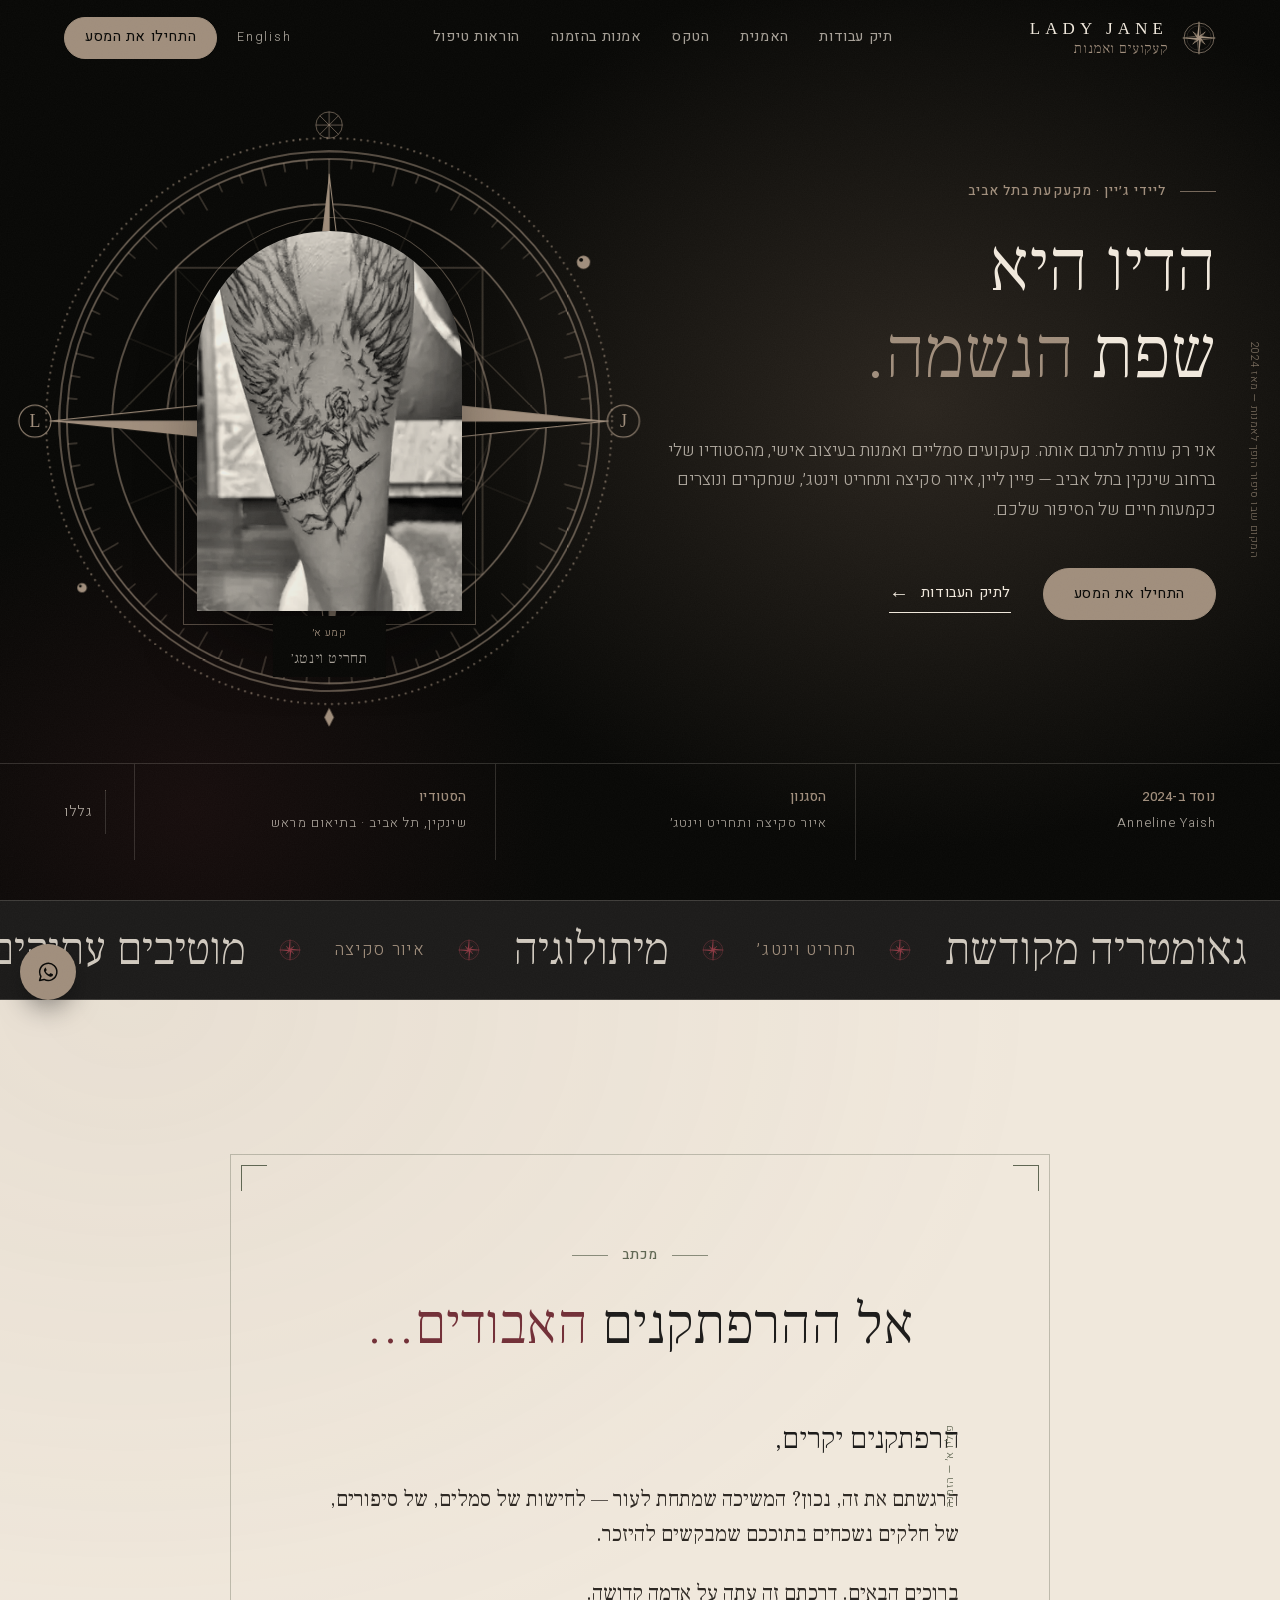
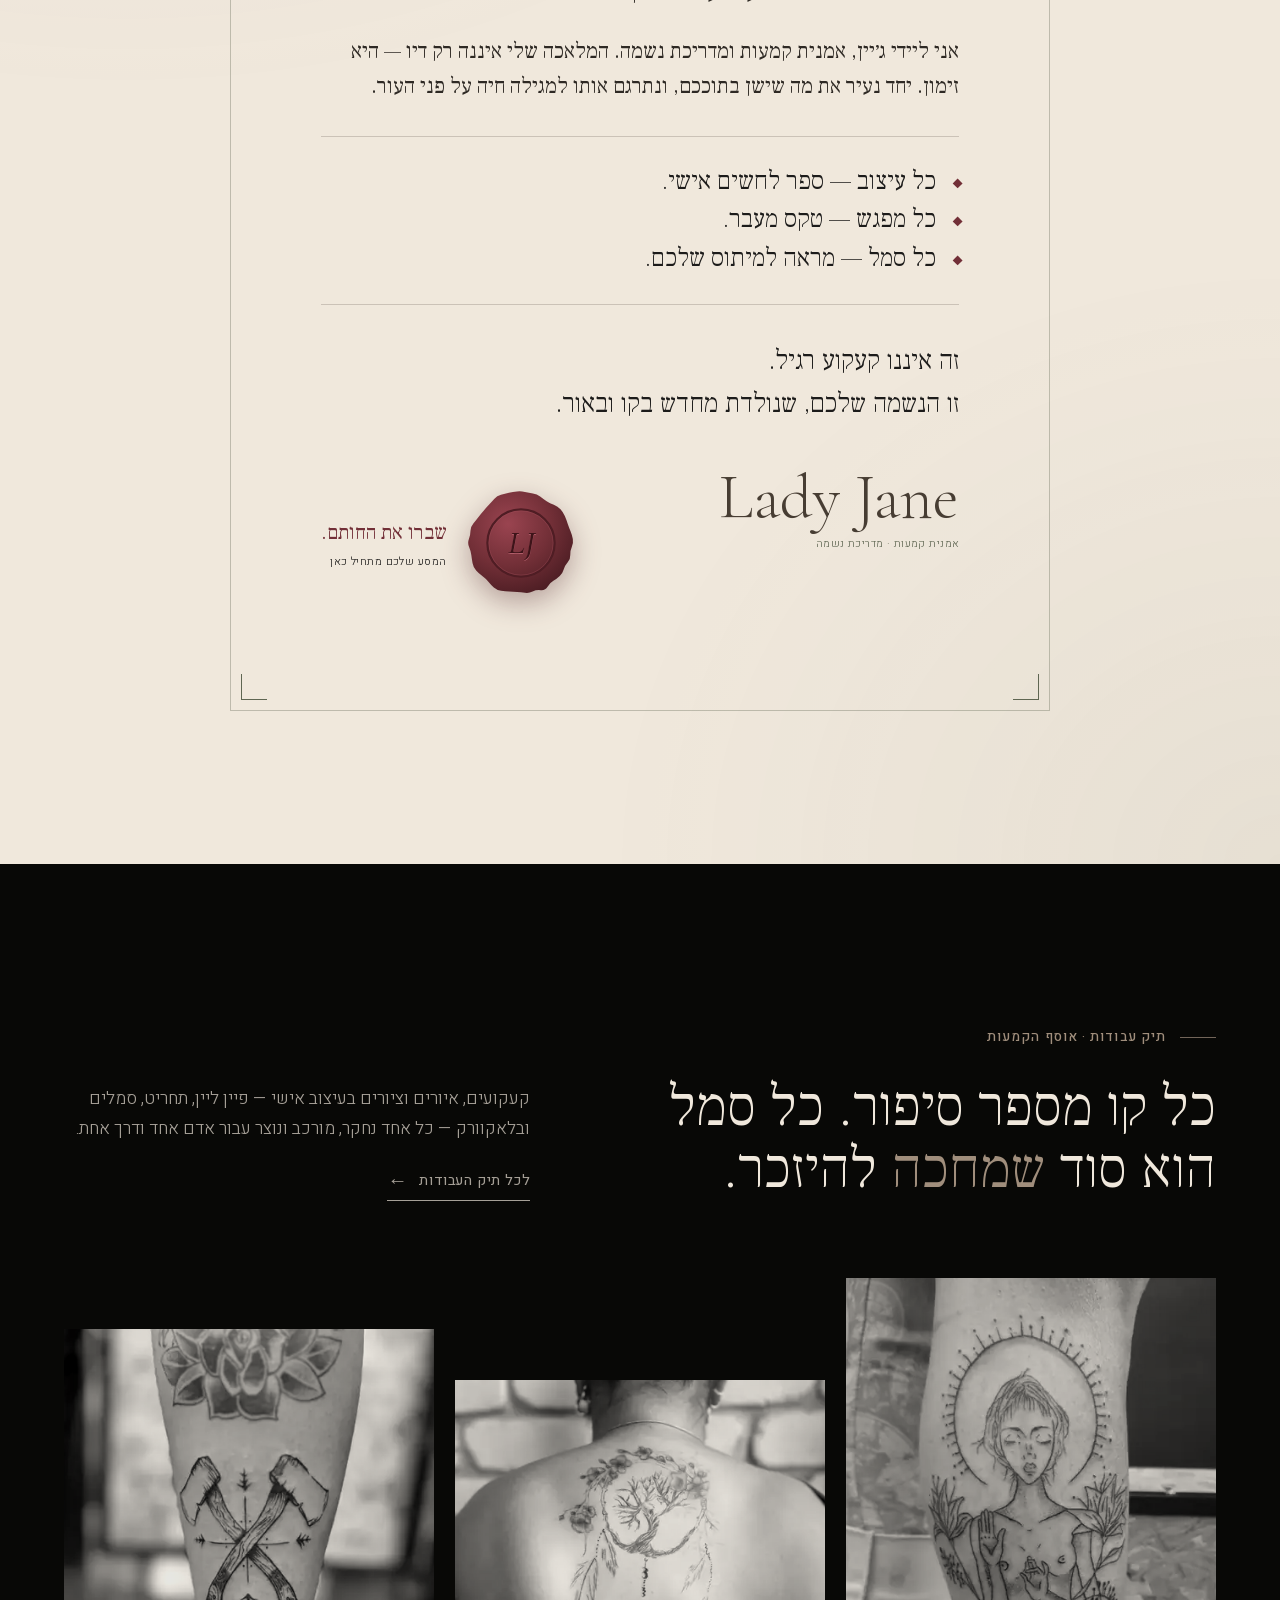
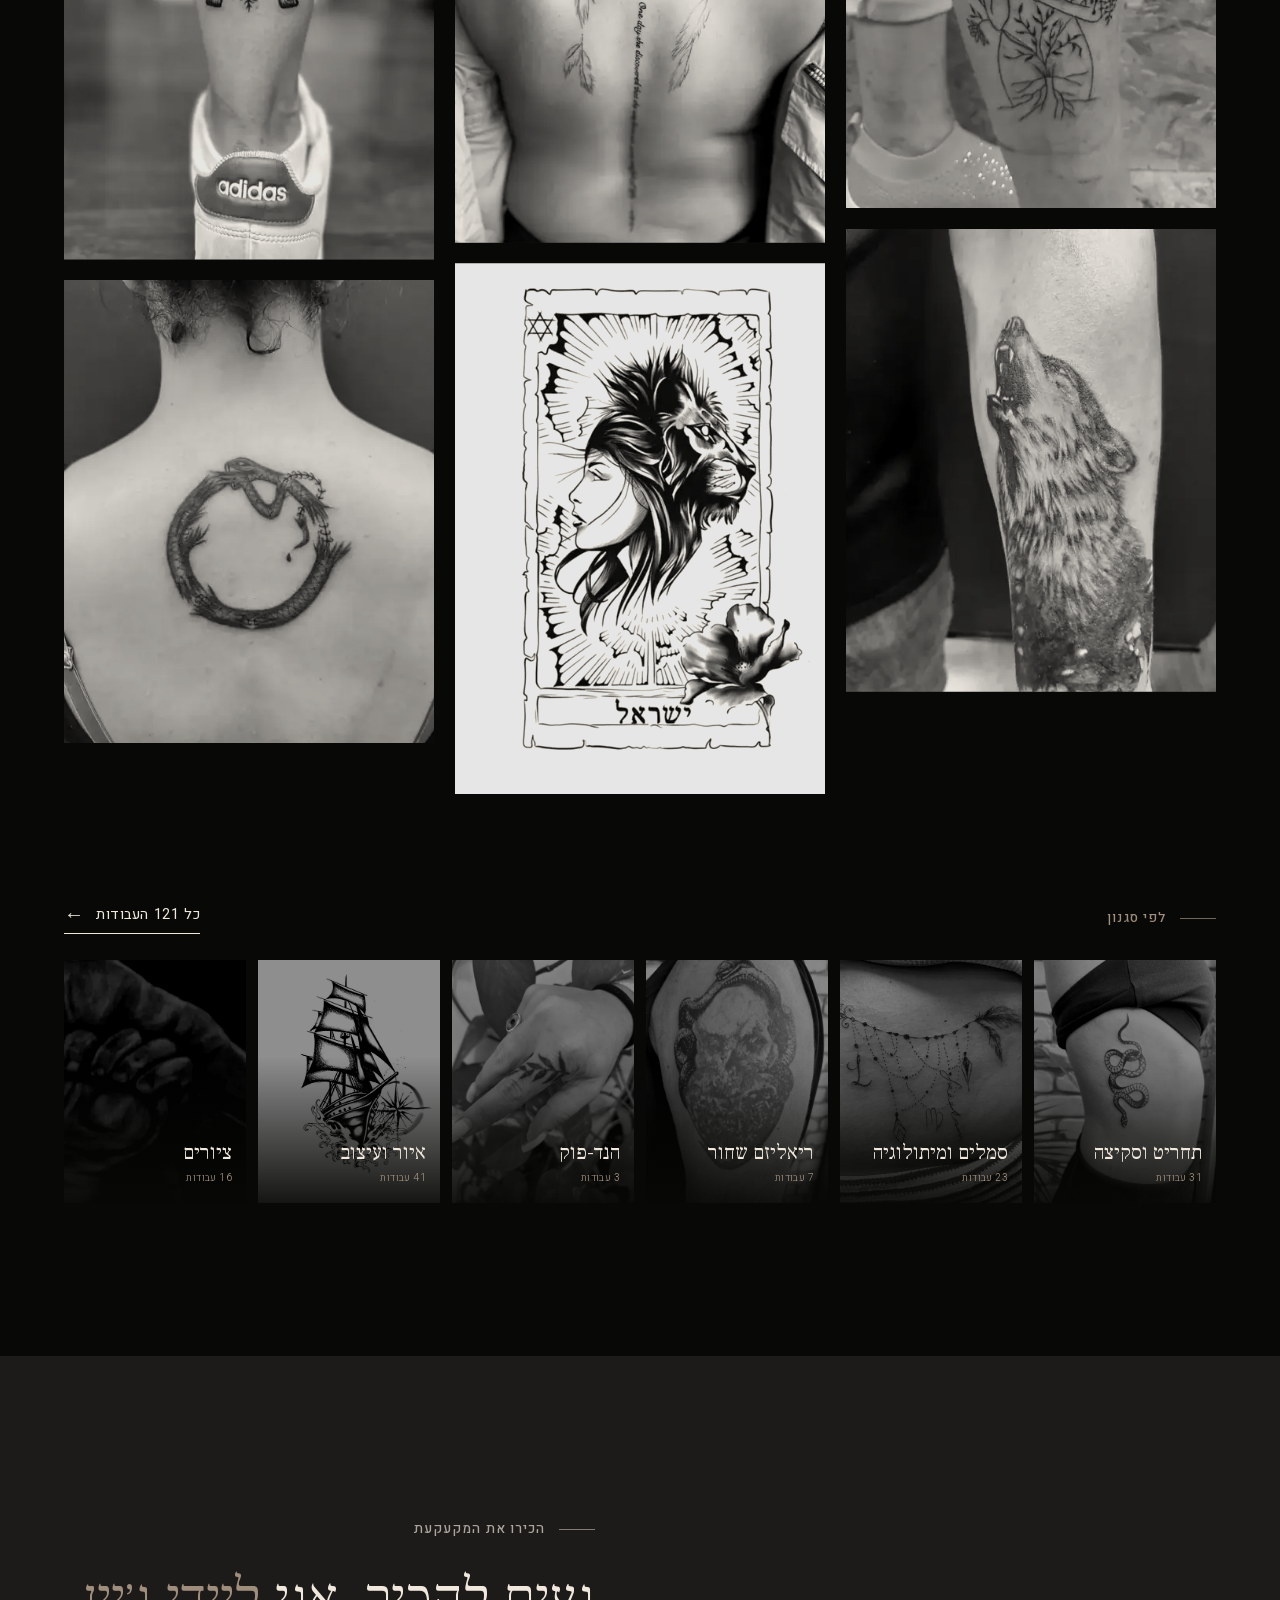
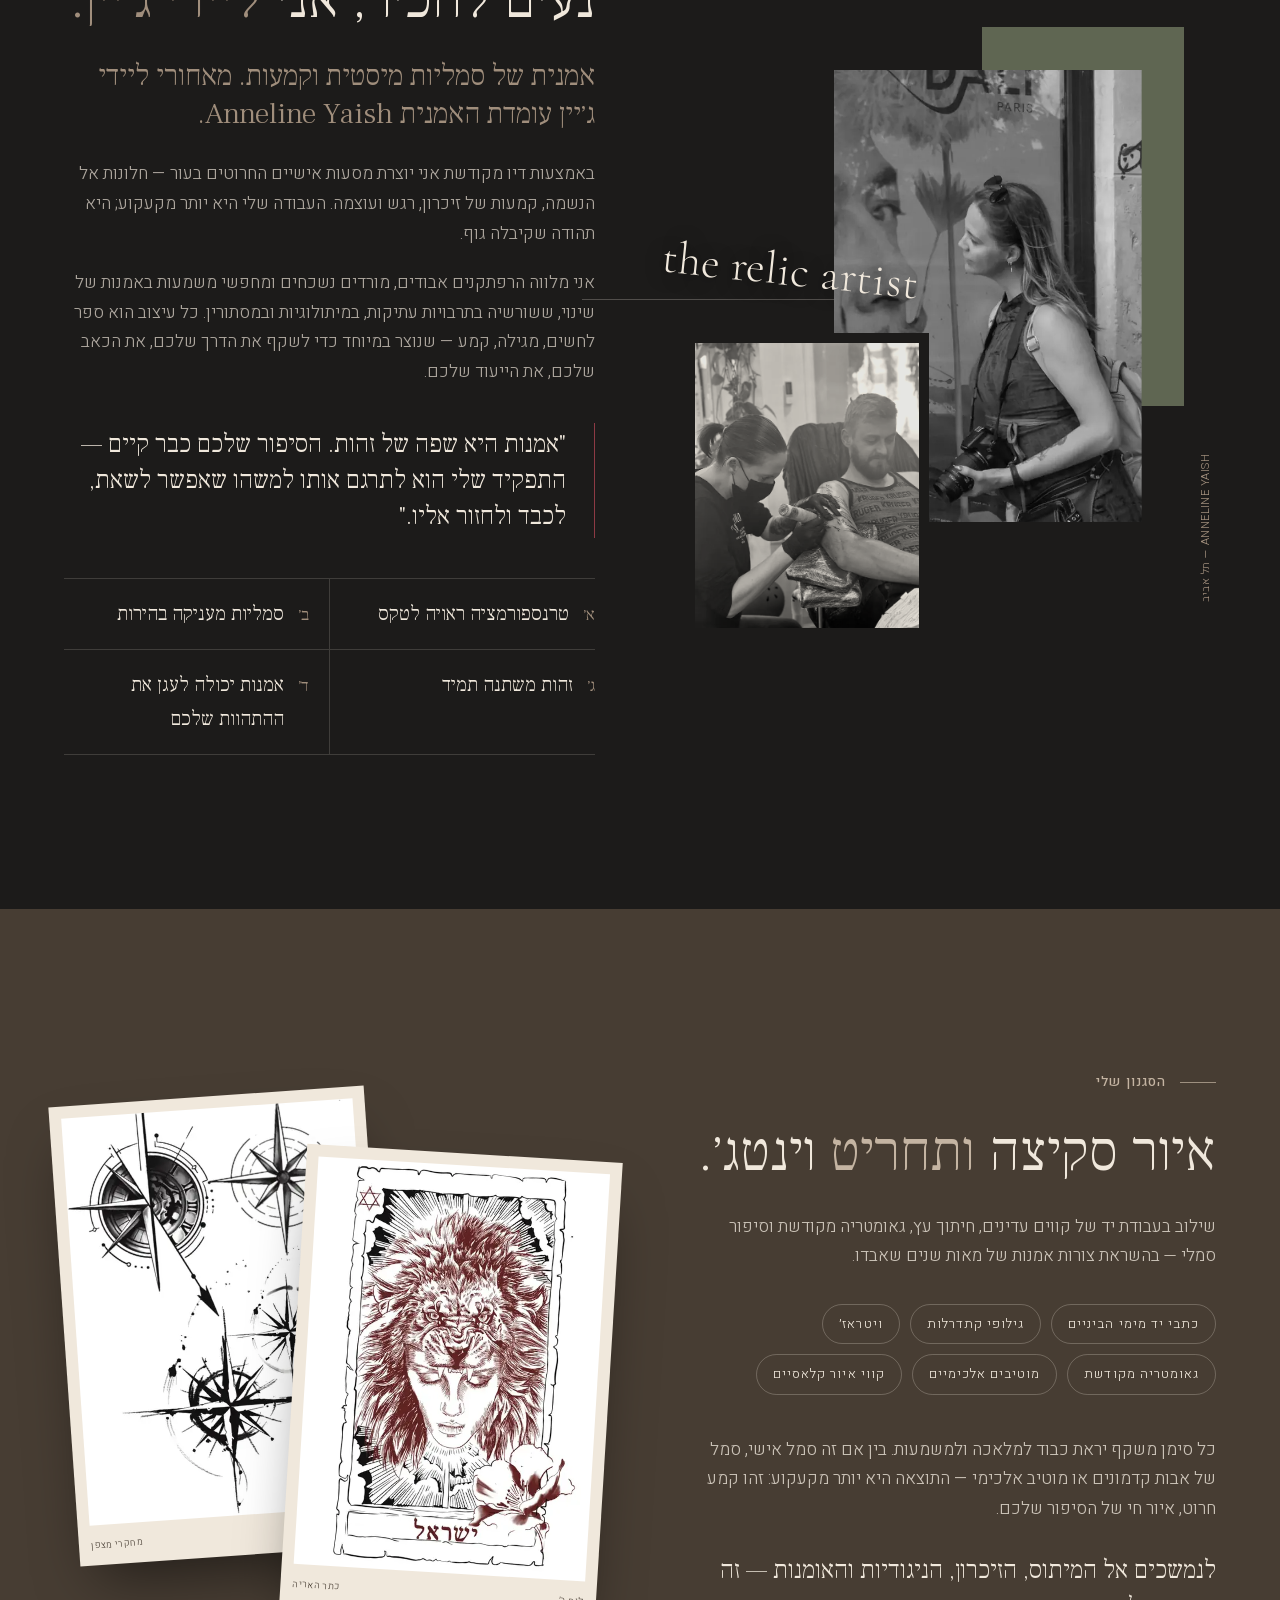
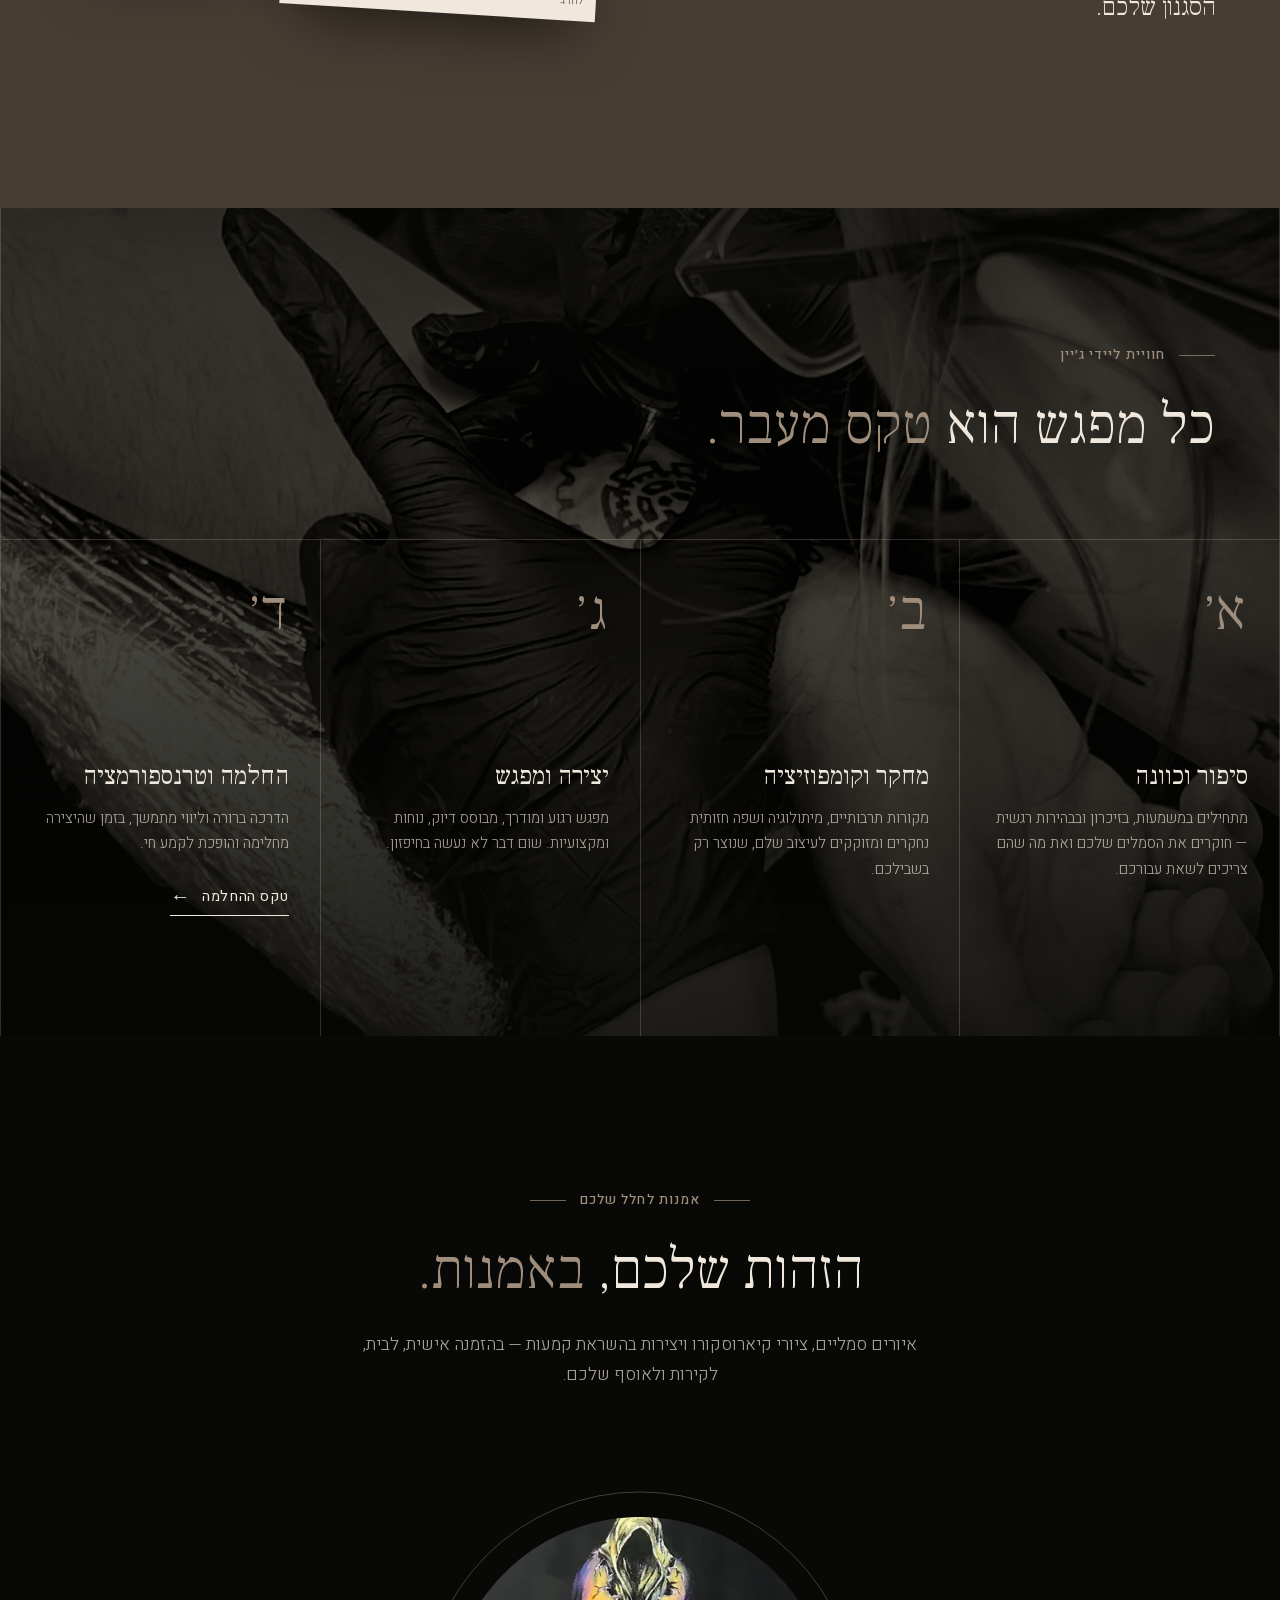
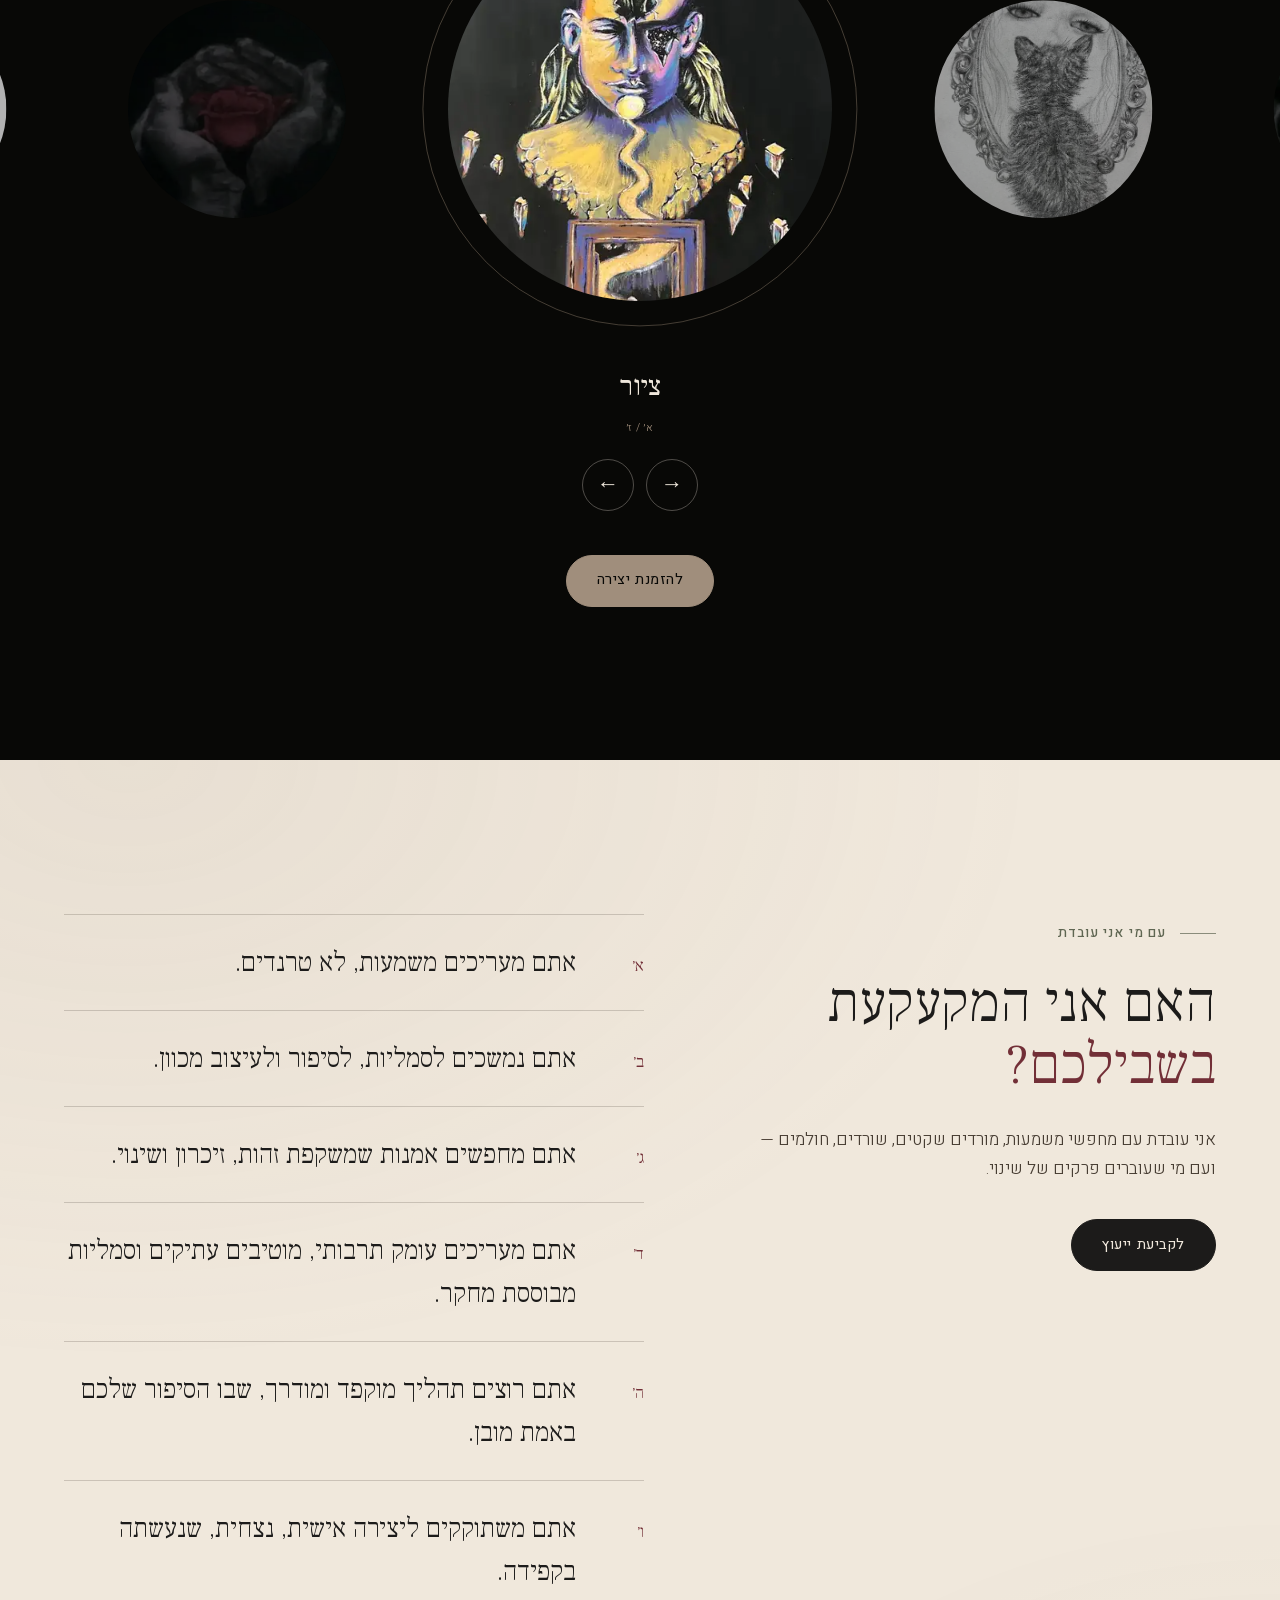
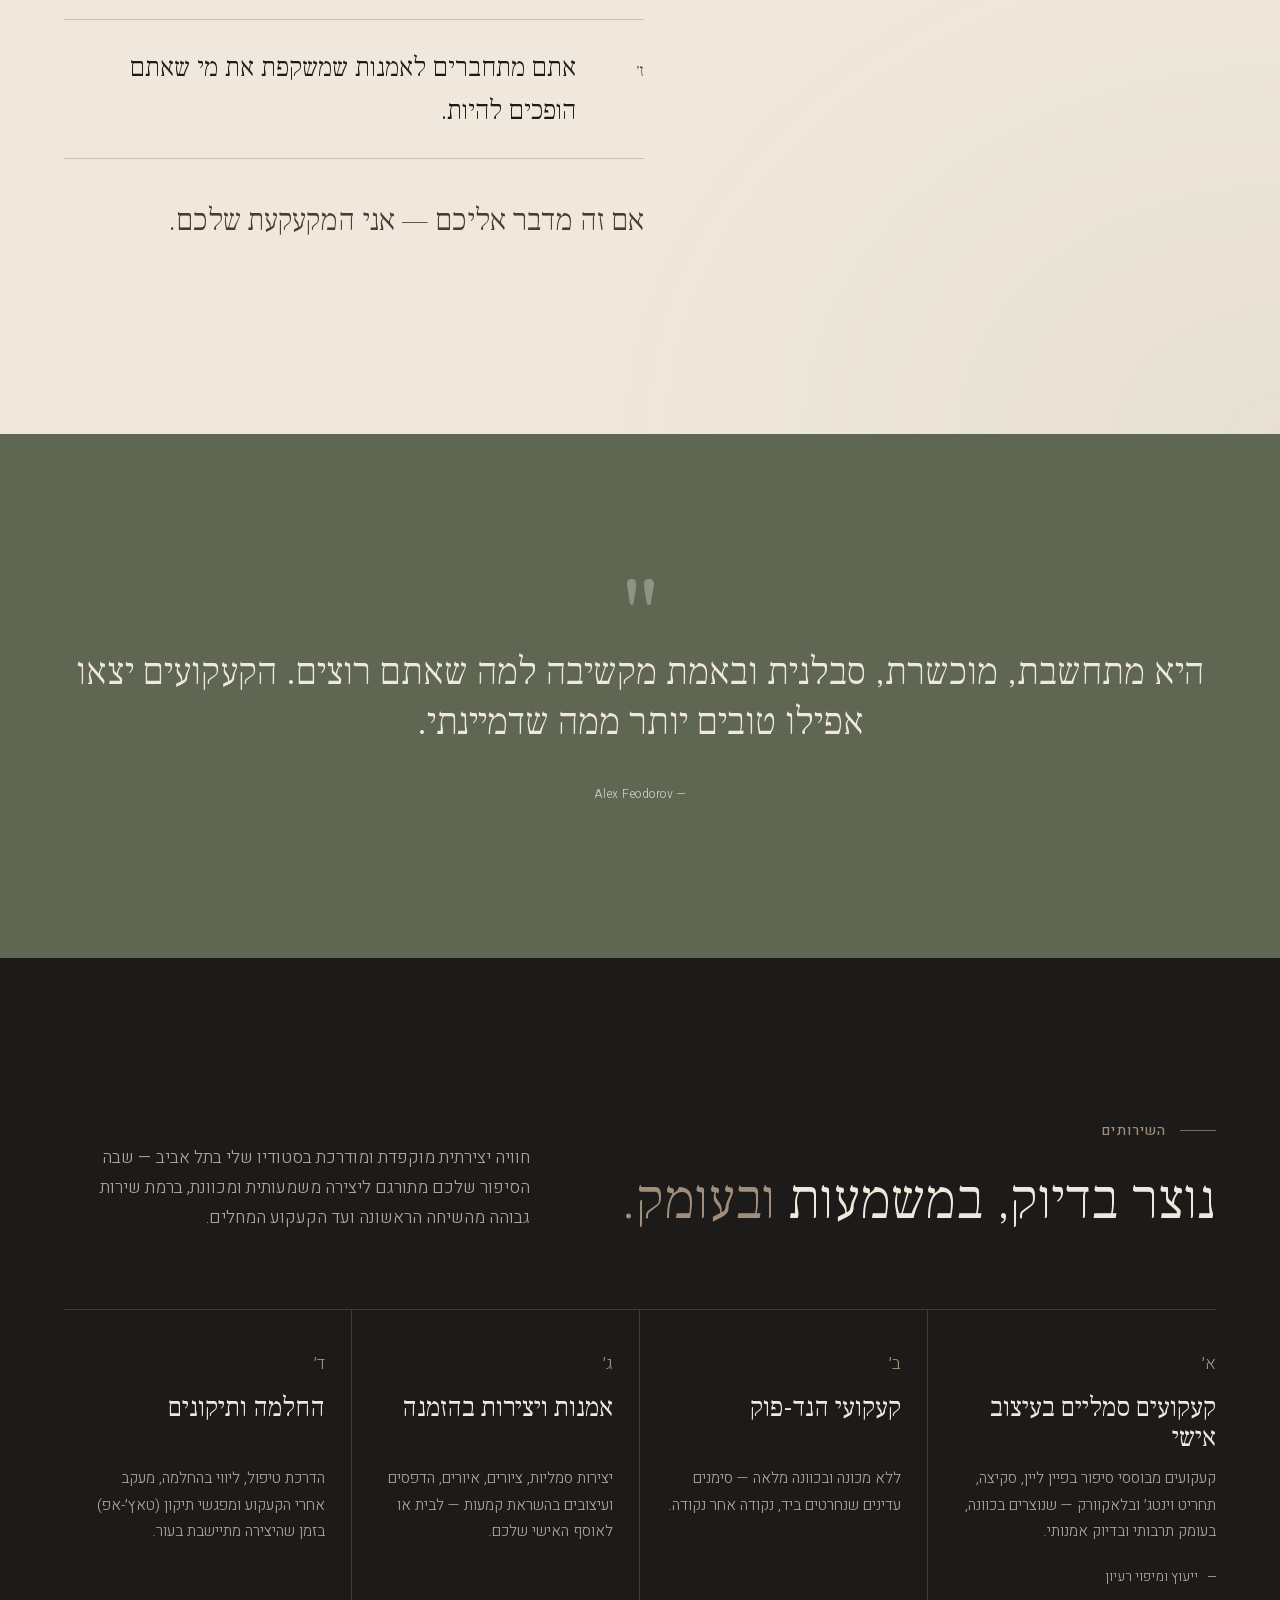
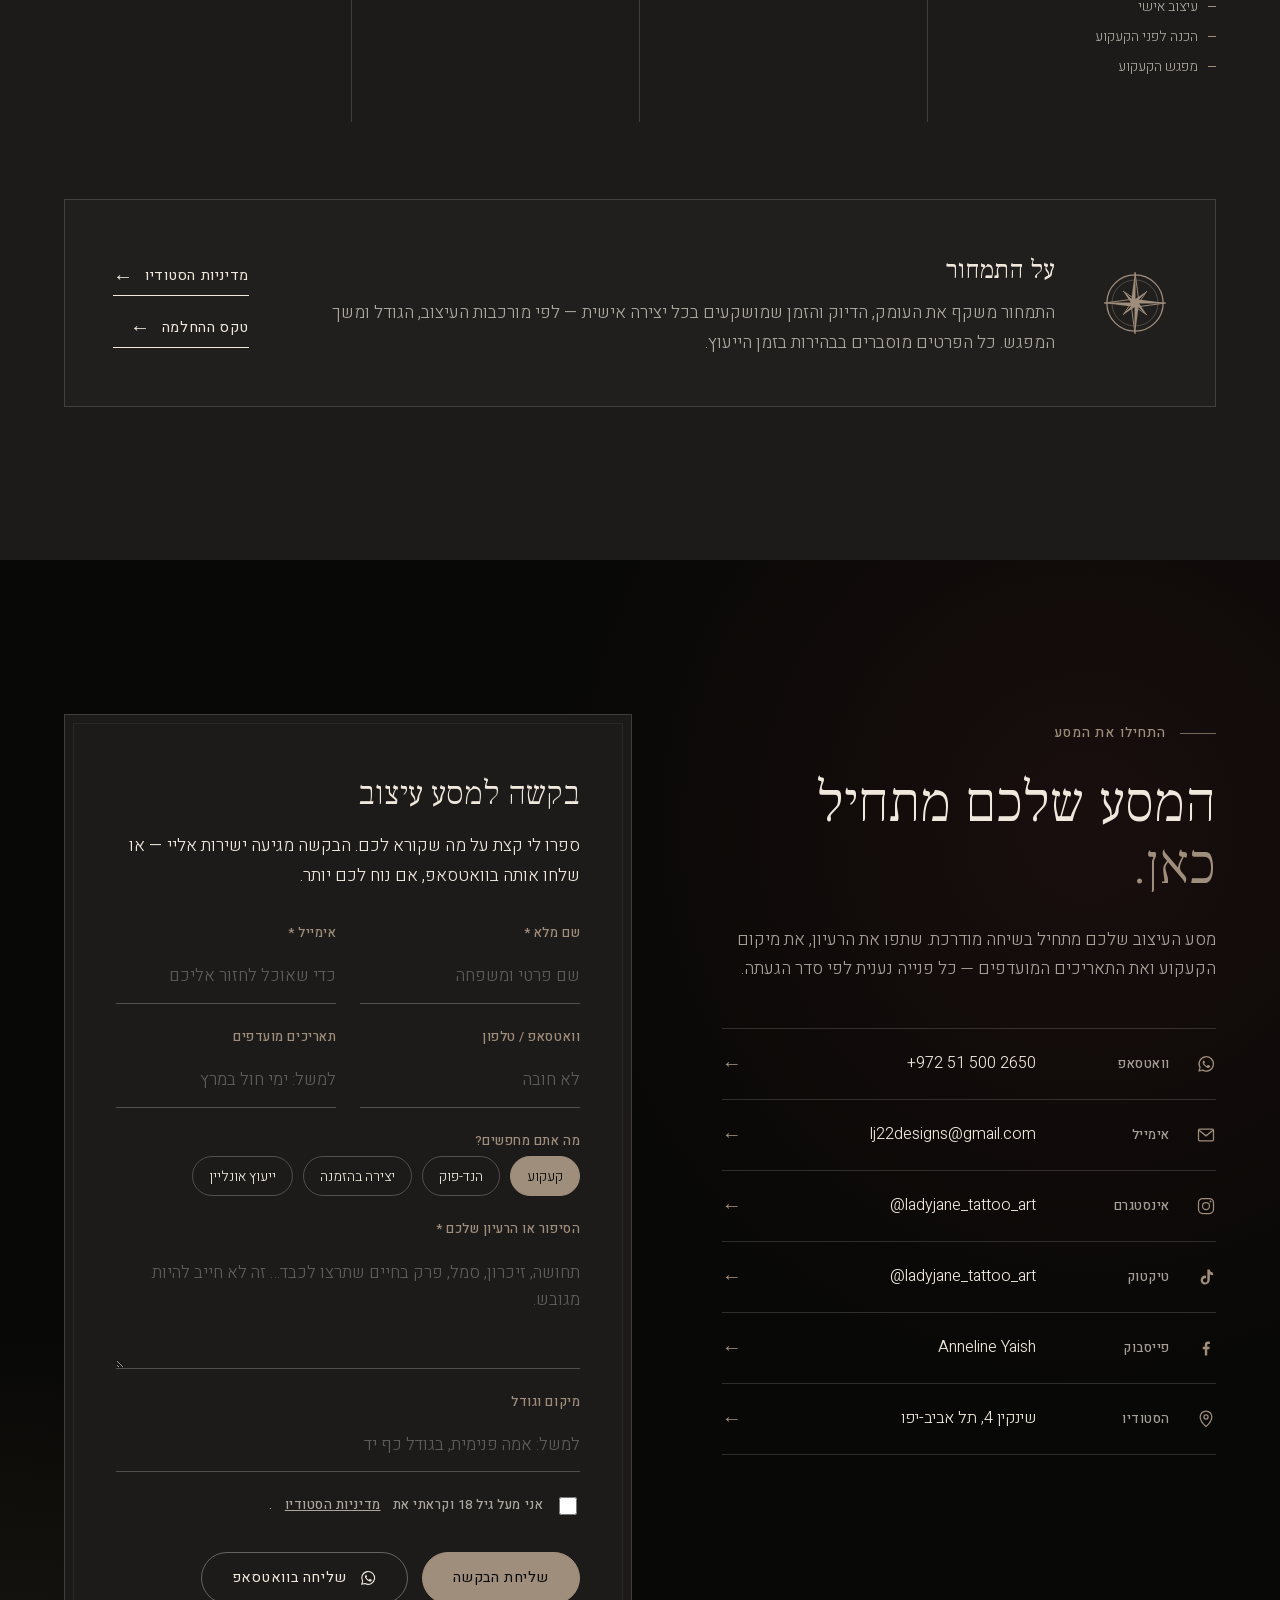
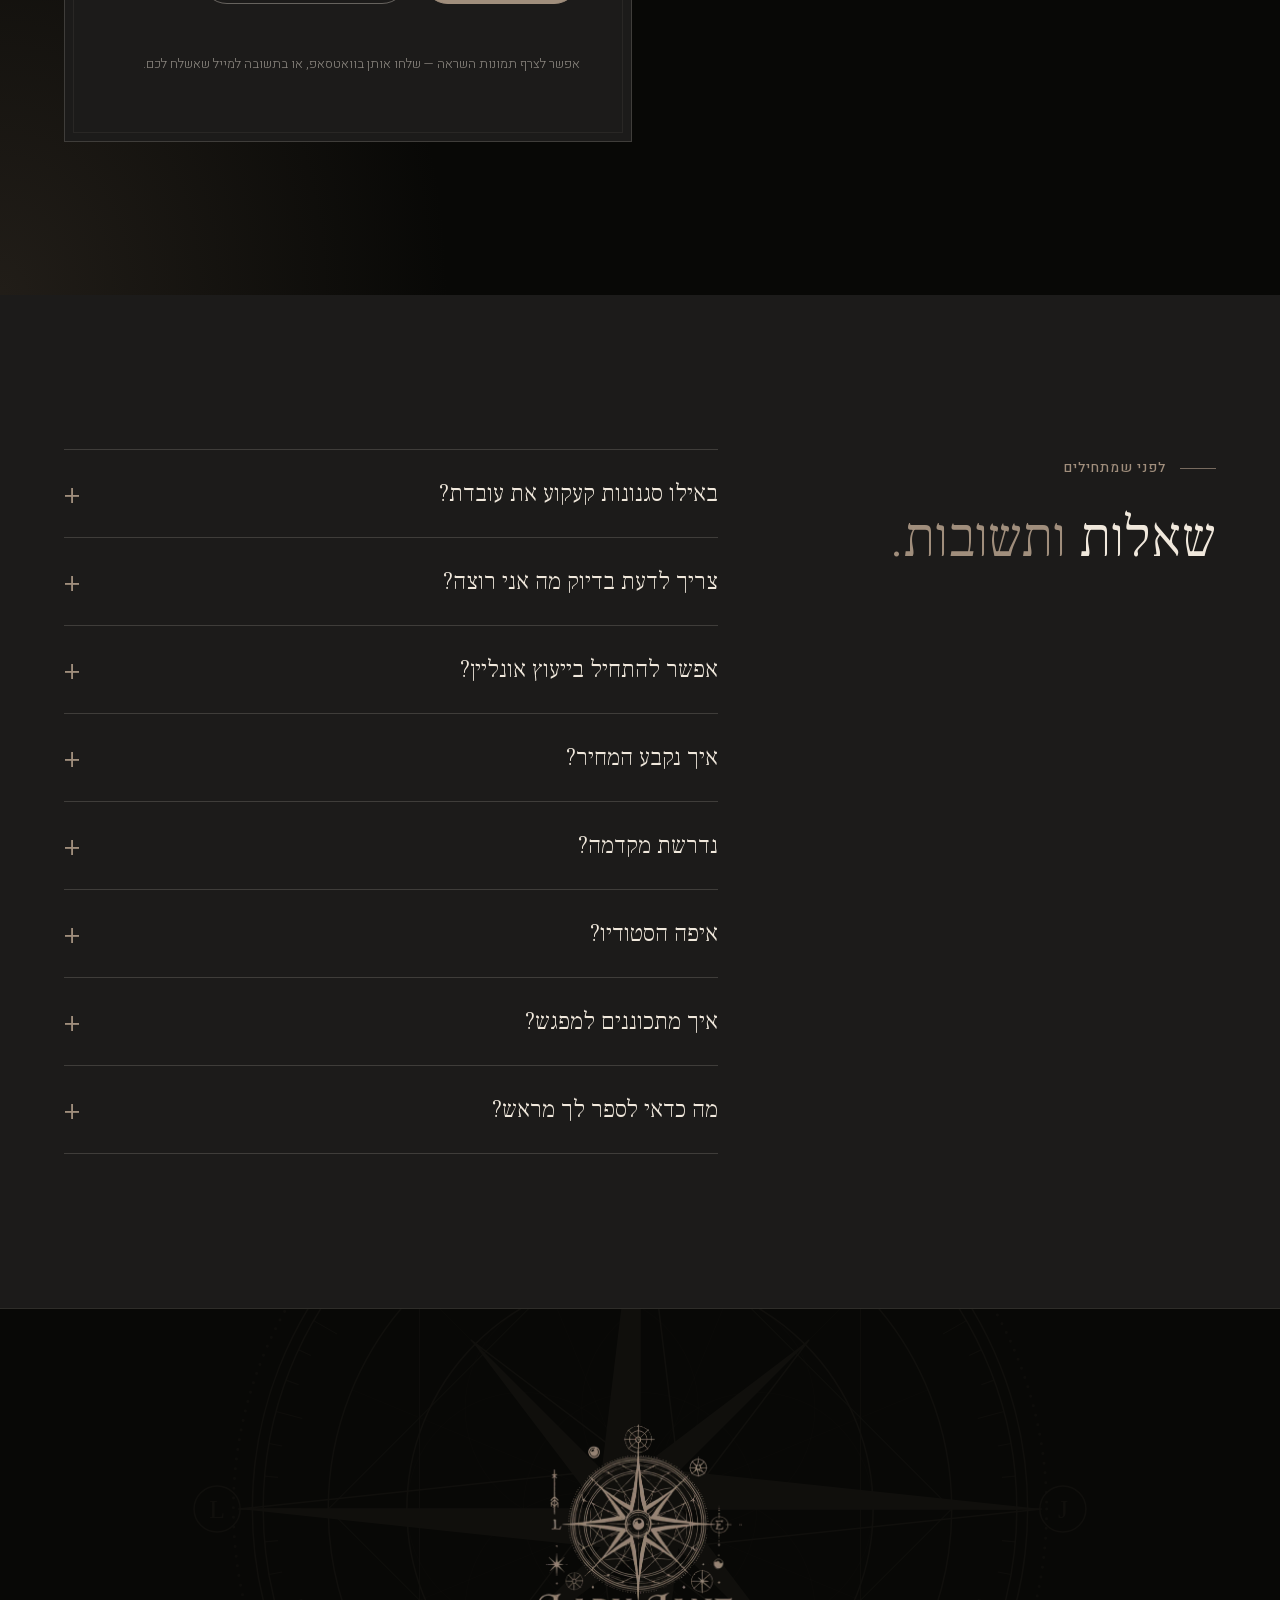
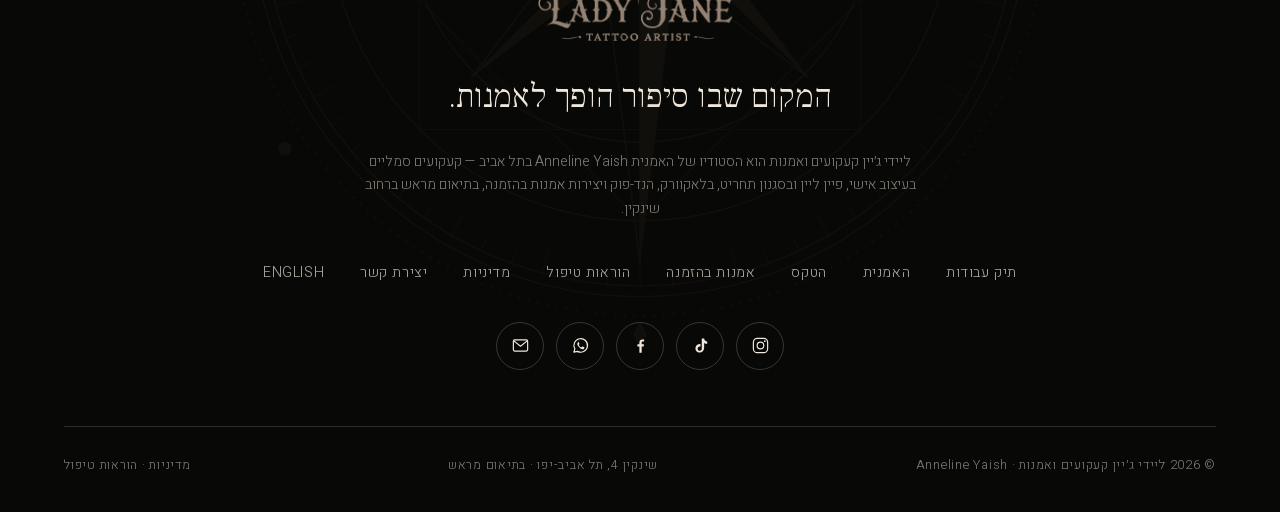
==== commit d4a4032c: "Lighter hero images and quicker compass draw-in - 320px variants for the hero slideshow images - Com" ====
--- a/he/index.html
+++ b/he/index.html
@@ -31,7 +31,7 @@
 <meta name="twitter:description" content="קעקועים בעיצוב אישי בהשראת סמלים, מיתולוגיה ותחריטים עתיקים — פיין ליין, סקיצה, בלאקוורק והנד-פוק. סטודיו ברחוב שינקין, תל אביב. קבעו ייעוץ.">
 <link rel="preload" href="../assets/fonts/frank-ruhl-libre-hebrew-normal.woff2" as="font" type="font/woff2" crossorigin>
 <link rel="preload" href="../assets/fonts/heebo-hebrew-normal.woff2" as="font" type="font/woff2" crossorigin>
-<link rel="stylesheet" href="../assets/css/style.css?v=6a1d3004">
+<link rel="stylesheet" href="../assets/css/style.css?v=b837b64f">
 <script>document.documentElement.classList.add('js')</script>
 <script type="application/ld+json">{"@context":"https://schema.org","@graph":[{"@type":"WebSite","@id":"https://ladyjanetattoo.com/he/#website","url":"https://ladyjanetattoo.com/he/","name":"ליידי ג׳יין קעקועים ואמנות","alternateName":["Lady Jane","Lady Jane Tattoo","LadyJane Tattoo Art","ליידי ג׳יין קעקועים","ליידי ג׳יין"],"inLanguage":"he","publisher":{"@id":"https://ladyjanetattoo.com/#studio"}},{"@type":"TattooParlor","@id":"https://ladyjanetattoo.com/#studio","name":"Lady Jane Tattoo & Art","alternateName":["Lady Jane","Lady Jane Tattoo","LadyJane Tattoo Art","ליידי ג׳יין קעקועים","ליידי ג׳יין"],"description":"הסטודיו לקעקועים ואמנות של האמנית Anneline Yaish בתל אביב: קעקועים סמליים בעיצוב אישי, פיין ליין, סקיצה ותחריט וינטג׳, ריאליזם שחור, הנד-פוק וציורים בהזמנה. בתיאום מראש.","url":"https://ladyjanetattoo.com/he/","logo":"https://ladyjanetattoo.com/assets/img/brand/emblem.webp","image":["https://ladyjanetattoo.com/assets/img/brand/og.jpg","https://ladyjanetattoo.com/assets/img/work/engraving-01.webp","https://ladyjanetattoo.com/assets/img/work/symbolic-01.webp","https://ladyjanetattoo.com/assets/img/work/engraving-03.webp"],"telephone":"+972515002650","email":"lj22designs@gmail.com","address":{"@type":"PostalAddress","streetAddress":"שינקין 4","addressLocality":"תל אביב-יפו","addressRegion":"Tel Aviv District","addressCountry":"IL"},"areaServed":[{"@type":"City","name":"Tel Aviv-Yafo"},{"@type":"Country","name":"Israel"}],"foundingDate":"2024","founder":{"@id":"https://ladyjanetattoo.com/#anneline"},"employee":{"@id":"https://ladyjanetattoo.com/#anneline"},"knowsAbout":["Fine line tattoos","Sketch illustration tattoos","Vintage engraving tattoos","Woodcut style tattoos","Symbolic tattoos","Mythology tattoos","Sacred geometry tattoos","Blackwork realism","Hand-poke tattoos","Custom tattoo design","Chiaroscuro painting"],"hasOfferCatalog":{"@type":"OfferCatalog","name":"שירותי קעקוע ואמנות","itemListElement":[{"@type":"Offer","itemOffered":{"@type":"Service","name":"עיצוב קעקוע סמלי אישי","description":"קעקועים מבוססי סיפור בפיין ליין, איור סקיצה, תחריט וינטג׳ ובלאקוורק — מהייעוץ ומיפוי הרעיון ועד מפגש הקעקוע.","provider":{"@id":"https://ladyjanetattoo.com/#studio"},"areaServed":{"@type":"City","name":"תל אביב-יפו"}}},{"@type":"Offer","itemOffered":{"@type":"Service","name":"קעקועי פיין ליין","description":"קעקועים עדינים ומדויקים בקווים דקים, עם מוטיבים סמליים ובוטניים.","provider":{"@id":"https://ladyjanetattoo.com/#studio"},"areaServed":{"@type":"City","name":"תל אביב-יפו"}}},{"@type":"Offer","itemOffered":{"@type":"Service","name":"קעקועים בסגנון תחריט וחיתוך עץ","description":"קעקועים בהשראת איור סקיצה ותחריטי עץ, כתבי יד מימי הביניים, גילופי קתדרלות וגאומטריה מקודשת.","provider":{"@id":"https://ladyjanetattoo.com/#studio"},"areaServed":{"@type":"City","name":"תל אביב-יפו"}}},{"@type":"Offer","itemOffered":{"@type":"Service","name":"קעקועי ריאליזם שחור","description":"ריאליזם בשחור ואפור עם ניגודיות קיארוסקורו.","provider":{"@id":"https://ladyjanetattoo.com/#studio"},"areaServed":{"@type":"City","name":"תל אביב-יפו"}}},{"@type":"Offer","itemOffered":{"@type":"Service","name":"קעקועי הנד-פוק","description":"קעקועים ללא מכונה, שנחרטים ביד נקודה אחר נקודה.","provider":{"@id":"https://ladyjanetattoo.com/#studio"},"areaServed":{"@type":"City","name":"תל אביב-יפו"}}},{"@type":"Offer","itemOffered":{"@type":"Service","name":"יצירות אמנות בהזמנה","description":"ציורים, איורים והדפסים סמליים בהזמנה אישית, לבית או לאוסף פרטי.","provider":{"@id":"https://ladyjanetattoo.com/#studio"},"areaServed":{"@type":"City","name":"תל אביב-יפו"}}},{"@type":"Offer","itemOffered":{"@type":"Service","name":"ייעוץ קעקוע אונליין","description":"ייעוץ אונליין של 15 דקות לקעקועים או ליצירות אמנות ועיצוב בהזמנה.","provider":{"@id":"https://ladyjanetattoo.com/#studio"},"areaServed":{"@type":"City","name":"תל אביב-יפו"}}},{"@type":"Offer","itemOffered":{"@type":"Service","name":"ליווי בהחלמה ותיקונים","description":"הדרכת טיפול, מעקב אחרי הקעקוע ומפגשי תיקון.","provider":{"@id":"https://ladyjanetattoo.com/#studio"},"areaServed":{"@type":"City","name":"תל אביב-יפו"}}}]},"sameAs":["https://www.instagram.com/ladyjane_tattoo_art/","https://www.tiktok.com/@ladyjane_tattoo_art","https://www.facebook.com/annelineyaish22/"],"contactPoint":{"@type":"ContactPoint","contactType":"bookings","telephone":"+972515002650","email":"lj22designs@gmail.com","url":"https://ladyjanetattoo.com/he/#begin","availableLanguage":["English","Hebrew"]}},{"@type":"Person","@id":"https://ladyjanetattoo.com/#anneline","name":"Anneline Yaish","alternateName":"Lady Jane","jobTitle":"Tattoo artist and fine artist","image":"https://ladyjanetattoo.com/assets/img/artist/portrait-dali.webp","worksFor":{"@id":"https://ladyjanetattoo.com/#studio"},"sameAs":["https://www.instagram.com/ladyjane_tattoo_art/","https://www.tiktok.com/@ladyjane_tattoo_art","https://www.facebook.com/annelineyaish22/"]},{"@type":"FAQPage","@id":"https://ladyjanetattoo.com/he/#faq","inLanguage":"he","mainEntity":[{"@type":"Question","name":"באילו סגנונות קעקוע את עובדת?","acceptedAnswer":{"@type":"Answer","text":"קעקועים אישיים מבוססי סיפור בפיין ליין, איור סקיצה, תחריט וינטג׳ וחיתוך עץ, גאומטריה מקודשת, מוטיבים סמליים ומיתולוגיים, ריאליזם שחור והנד-פוק. כל עיצוב נוצר במיוחד בשבילכם."}},{"@type":"Question","name":"צריך לדעת בדיוק מה אני רוצה?","acceptedAnswer":{"@type":"Answer","text":"לא. הרבה לקוחות מגיעים עם תחושה, רעיון או כוונה סמלית. את הסיפור אנחנו מפתחים יחד — בשביל זה יש ייעוץ."}},{"@type":"Question","name":"אפשר להתחיל בייעוץ אונליין?","acceptedAnswer":{"@type":"Answer","text":"כן. יש ייעוץ אונליין של 15 דקות לקעקועים, וייעוץ נפרד ליצירות אמנות ועיצוב בהזמנה. בחרו \"ייעוץ אונליין\" בטופס או שלחו לי הודעה בוואטסאפ."}},{"@type":"Question","name":"איך נקבע המחיר?","acceptedAnswer":{"@type":"Answer","text":"לפי מורכבות העיצוב, הגודל ומשך המפגש. כל הפרטים מוסברים בזמן הייעוץ, לפני שקובעים משהו."}},{"@type":"Question","name":"נדרשת מקדמה?","acceptedAnswer":{"@type":"Answer","text":"כן — קביעת תור מחייבת מקדמה שאינה מוחזרת ומקוזזת מהמחיר הסופי. אפשר לשנות מועד פעם אחת, בהודעה של 24 שעות מראש לפחות."}},{"@type":"Question","name":"איפה הסטודיו?","acceptedAnswer":{"@type":"Answer","text":"ברחוב שינקין 4, במרכז תל אביב-יפו. המפגשים בתיאום מראש בלבד — שלחו בקשה בטופס או הודעה בוואטסאפ כדי לקבוע."}},{"@type":"Question","name":"איך מתכוננים למפגש?","acceptedAnswer":{"@type":"Answer","text":"אכלו לפני, הביאו מים וחטיפים, והגיעו עם עור נקי ובגדים נוחים. בלי אלכוהול, ובלי אימון כושר כבד ממש לפני. אם אתם לחוצים — ספרו לי, אני כאן בשבילכם."}},{"@type":"Question","name":"מה כדאי לספר לך מראש?","acceptedAnswer":{"@type":"Answer","text":"שתפו אותי בכל אלרגיה או מצב רפואי, וספרו לי אם יש היריון או הנקה. לקוחות עם סוכרת יתבקשו להביא אישור מרופא. יש להיות מעל גיל 18 עם תעודה מזהה."}}]}]}</script>
 </head>
@@ -107,11 +107,11 @@
           <svg class="compass is-drawing" viewBox="-332 -332 664 664" aria-hidden="true" focusable="false"><g class="compass-spin"><circle class="c-dots" r="300"/><circle class="c-draw" r="286" pathLength="1"/><circle class="c-draw" r="278" pathLength="1"/><circle class="c-draw" r="230" pathLength="1"/><circle class="c-draw" r="172" pathLength="1"/><path class="c-draw c-thin" d="M0.0 -278.0L0.0 -250.0M24.23 -276.94L23.36 -266.98M48.27 -273.78L46.54 -263.93M71.95 -268.53L66.78 -249.21M95.08 -261.23L91.66 -251.84M117.49 -251.95L113.26 -242.89M139.0 -240.76L129.0 -223.43M159.45 -227.72L153.72 -219.53M178.69 -212.96L172.27 -205.3M196.58 -196.58L182.43 -182.43M212.96 -178.69L205.3 -172.27M227.72 -159.45L219.53 -153.72M240.76 -139.0L223.43 -129.0M251.95 -117.49L242.89 -113.26M261.23 -95.08L251.84 -91.66M268.53 -71.95L249.21 -66.78M273.78 -48.27L263.93 -46.54M276.94 -24.23L266.98 -23.36M278.0 0.0L250.0 0.0M276.94 24.23L266.98 23.36M273.78 48.27L263.93 46.54M268.53 71.95L249.21 66.78M261.23 95.08L251.84 91.66M251.95 117.49L242.89 113.26M240.76 139.0L223.43 129.0M227.72 159.45L219.53 153.72M212.96 178.69L205.3 172.27M196.58 196.58L182.43 182.43M178.69 212.96L172.27 205.3M159.45 227.72L153.72 219.53M139.0 240.76L129.0 223.43M117.49 251.95L113.26 242.89M95.08 261.23L91.66 251.84M71.95 268.53L66.78 249.21M48.27 273.78L46.54 263.93M24.23 276.94L23.36 266.98M0.0 278.0L0.0 250.0M-24.23 276.94L-23.36 266.98M-48.27 273.78L-46.54 263.93M-71.95 268.53L-66.78 249.21M-95.08 261.23L-91.66 251.84M-117.49 251.95L-113.26 242.89M-139.0 240.76L-129.0 223.43M-159.45 227.72L-153.72 219.53M-178.69 212.96L-172.27 205.3M-196.58 196.58L-182.43 182.43M-212.96 178.69L-205.3 172.27M-227.72 159.45L-219.53 153.72M-240.76 139.0L-223.43 129.0M-251.95 117.49L-242.89 113.26M-261.23 95.08L-251.84 91.66M-268.53 71.95L-249.21 66.78M-273.78 48.27L-263.93 46.54M-276.94 24.23L-266.98 23.36M-278.0 0.0L-250.0 0.0M-276.94 -24.23L-266.98 -23.36M-273.78 -48.27L-263.93 -46.54M-268.53 -71.95L-249.21 -66.78M-261.23 -95.08L-251.84 -91.66M-251.95 -117.49L-242.89 -113.26M-240.76 -139.0L-223.43 -129.0M-227.72 -159.45L-219.53 -153.72M-212.96 -178.69L-205.3 -172.27M-196.58 -196.58L-182.43 -182.43M-178.69 -212.96L-172.27 -205.3M-159.45 -227.72L-153.72 -219.53M-139.0 -240.76L-129.0 -223.43M-117.49 -251.95L-113.26 -242.89M-95.08 -261.23L-91.66 -251.84M-71.95 -268.53L-66.78 -249.21M-48.27 -273.78L-46.54 -263.93M-24.23 -276.94L-23.36 -266.98" pathLength="1"/><path class="c-draw c-thin" d="M0.0 -230.0L230.0 0.0L0.0 230.0L-230.0 0.0Z" pathLength="1"/><path class="c-draw c-thin" d="M162.63 -162.63L162.63 162.63L-162.63 162.63L-162.63 -162.63Z" pathLength="1"/><g class="c-seed"><circle class="c-draw c-thin" r="86" pathLength="1"/><circle class="c-draw c-thin" cx="43.0" cy="-74.48" r="86" pathLength="1"/><circle class="c-draw c-thin" cx="86.0" cy="0.0" r="86" pathLength="1"/><circle class="c-draw c-thin" cx="43.0" cy="74.48" r="86" pathLength="1"/><circle class="c-draw c-thin" cx="-43.0" cy="74.48" r="86" pathLength="1"/><circle class="c-draw c-thin" cx="-86.0" cy="0.0" r="86" pathLength="1"/><circle class="c-draw c-thin" cx="-43.0" cy="-74.48" r="86" pathLength="1"/></g><path class="c-draw c-faint" d="M0.0 -50.0L0.0 -230.0M19.13 -46.19L88.02 -212.49M35.36 -35.36L162.63 -162.63M46.19 -19.13L212.49 -88.02M50.0 0.0L230.0 0.0M46.19 19.13L212.49 88.02M35.36 35.36L162.63 162.63M19.13 46.19L88.02 212.49M0.0 50.0L0.0 230.0M-19.13 46.19L-88.02 212.49M-35.36 35.36L-162.63 162.63M-46.19 19.13L-212.49 88.02M-50.0 0.0L-230.0 0.0M-46.19 -19.13L-212.49 -88.02M-35.36 -35.36L-162.63 -162.63M-19.13 -46.19L-88.02 -212.49" pathLength="1"/><g class="c-star"><path class="c-fill" d="M0 0L0.0 -30.0L124.45 -124.45Z"/><path class="c-shade" d="M0 0L124.45 -124.45L30.0 0.0Z"/><path class="c-fill" d="M0 0L30.0 0.0L124.45 124.45Z"/><path class="c-shade" d="M0 0L124.45 124.45L0.0 30.0Z"/><path class="c-fill" d="M0 0L0.0 30.0L-124.45 124.45Z"/><path class="c-shade" d="M0 0L-124.45 124.45L-30.0 0.0Z"/><path class="c-fill" d="M0 0L-30.0 0.0L-124.45 -124.45Z"/><path class="c-shade" d="M0 0L-124.45 -124.45L-0.0 -30.0Z"/><path class="c-fill" d="M0 0L-28.28 -28.28L0.0 -262.0Z"/><path class="c-shade" d="M0 0L0.0 -262.0L28.28 -28.28Z"/><path class="c-fill" d="M0 0L28.28 -28.28L296.0 0.0Z"/><path class="c-shade" d="M0 0L296.0 0.0L28.28 28.28Z"/><path class="c-fill" d="M0 0L28.28 28.28L0.0 262.0Z"/><path class="c-shade" d="M0 0L0.0 262.0L-28.28 28.28Z"/><path class="c-fill" d="M0 0L-28.28 28.28L-296.0 0.0Z"/><path class="c-shade" d="M0 0L-296.0 0.0L-28.28 -28.28Z"/></g><circle class="c-hub" r="24"/><circle class="c-pupil" r="12"/><circle class="c-glint" cx="-4" cy="-4" r="3.2"/></g><g class="compass-orn"><circle class="c-draw" cx="-312" cy="0" r="17" pathLength="1"/><text class="c-letter" x="-312" y="6.5" text-anchor="middle">L</text><circle class="c-draw" cx="312" cy="0" r="17" pathLength="1"/><text class="c-letter" x="312" y="6.5" text-anchor="middle">J</text><circle class="c-draw c-thin" cx="0" cy="-314" r="14" pathLength="1"/><path class="c-draw c-thin" d="M14.0 -314.0L-14.0 -314.0M9.9 -304.1L-9.9 -323.9M0.0 -300.0L0.0 -328.0M-9.9 -304.1L9.9 -323.9" pathLength="1"/><circle class="c-pupil" cx="269.68" cy="-168.51" r="7"/><circle class="c-glint" cx="267.23" cy="-170.96" r="2.10"/><circle class="c-pupil" cx="-261.98" cy="176.7" r="5"/><circle class="c-glint" cx="-263.73" cy="174.95" r="1.50"/><path class="c-fill" d="M0 304L5 314L0 324L-5 314Z"/></g></svg>
           <div class="arch-frame">
             <div class="arch slides" data-slides>
-              <img width="720" height="960" class="is-active" src="../assets/img/work/t/engraving-02.webp" srcset="../assets/img/work/s/engraving-02.webp 480w, ../assets/img/work/t/engraving-02.webp 720w" sizes="(max-width: 900px) 40vw, 300px" alt="קעקוע כנפיים בסגנון תחריט על השוק, מאת ליידי ג׳יין" fetchpriority="high" data-cap="תחריט וינטג׳">
-              <img width="720" height="960" src="../assets/img/work/t/symbolic-02.webp" srcset="../assets/img/work/s/symbolic-02.webp 480w, ../assets/img/work/t/symbolic-02.webp 720w" sizes="(max-width: 900px) 40vw, 300px" alt="קעקוע סמלי גדול בפיין ליין על הירך, מאת ליידי ג׳יין" loading="lazy" data-cap="סמלים ומיתולוגיה">
-              <img width="720" height="960" src="../assets/img/work/t/engraving-05.webp" srcset="../assets/img/work/s/engraving-05.webp 480w, ../assets/img/work/t/engraving-05.webp 720w" sizes="(max-width: 900px) 40vw, 300px" alt="קעקוע מצפן, ירח ושעון, מאת ליידי ג׳יין" loading="lazy" data-cap="גאומטריה מקודשת">
-              <img width="720" height="1280" src="../assets/img/work/t/realism-01.webp" srcset="../assets/img/work/s/realism-01.webp 480w, ../assets/img/work/t/realism-01.webp 720w" sizes="(max-width: 900px) 40vw, 300px" alt="קעקוע גולגולת שור בבלאקוורק, מאת ליידי ג׳יין" loading="lazy" data-cap="ריאליזם שחור">
-              <img width="720" height="960" src="../assets/img/work/t/engraving-04.webp" srcset="../assets/img/work/s/engraving-04.webp 480w, ../assets/img/work/t/engraving-04.webp 720w" sizes="(max-width: 900px) 40vw, 300px" alt="קעקוע חמסה עם עין, מאת ליידי ג׳יין" loading="lazy" data-cap="איור סקיצה">
+              <img width="720" height="960" class="is-active" src="../assets/img/work/t/engraving-02.webp" srcset="../assets/img/work/x/engraving-02.webp 320w, ../assets/img/work/s/engraving-02.webp 480w, ../assets/img/work/t/engraving-02.webp 720w" sizes="(max-width: 900px) 40vw, 300px" alt="קעקוע כנפיים בסגנון תחריט על השוק, מאת ליידי ג׳יין" fetchpriority="high" data-cap="תחריט וינטג׳">
+              <img width="720" height="960" src="../assets/img/work/t/symbolic-02.webp" srcset="../assets/img/work/x/symbolic-02.webp 320w, ../assets/img/work/s/symbolic-02.webp 480w, ../assets/img/work/t/symbolic-02.webp 720w" sizes="(max-width: 900px) 40vw, 300px" alt="קעקוע סמלי גדול בפיין ליין על הירך, מאת ליידי ג׳יין" loading="lazy" data-cap="סמלים ומיתולוגיה">
+              <img width="720" height="960" src="../assets/img/work/t/engraving-05.webp" srcset="../assets/img/work/x/engraving-05.webp 320w, ../assets/img/work/s/engraving-05.webp 480w, ../assets/img/work/t/engraving-05.webp 720w" sizes="(max-width: 900px) 40vw, 300px" alt="קעקוע מצפן, ירח ושעון, מאת ליידי ג׳יין" loading="lazy" data-cap="גאומטריה מקודשת">
+              <img width="720" height="1280" src="../assets/img/work/t/realism-01.webp" srcset="../assets/img/work/x/realism-01.webp 320w, ../assets/img/work/s/realism-01.webp 480w, ../assets/img/work/t/realism-01.webp 720w" sizes="(max-width: 900px) 40vw, 300px" alt="קעקוע גולגולת שור בבלאקוורק, מאת ליידי ג׳יין" loading="lazy" data-cap="ריאליזם שחור">
+              <img width="720" height="960" src="../assets/img/work/t/engraving-04.webp" srcset="../assets/img/work/x/engraving-04.webp 320w, ../assets/img/work/s/engraving-04.webp 480w, ../assets/img/work/t/engraving-04.webp 720w" sizes="(max-width: 900px) 40vw, 300px" alt="קעקוע חמסה עם עין, מאת ליידי ג׳יין" loading="lazy" data-cap="איור סקיצה">
             </div>
             <p class="arch-caption" aria-live="polite">קמע <span data-slide-num>א׳</span> <em data-slide-cap>תחריט וינטג׳</em></p>
           </div>
--- a/assets/css/style.css
+++ b/assets/css/style.css
@@ -290,13 +290,13 @@
 .plates .compass--static { opacity: .32; }
 
 /* line-drawing intro */
-.compass.is-drawing .c-draw { stroke-dasharray: 1; stroke-dashoffset: 1; animation: draw 2.8s var(--ease) forwards; }
-.compass.is-drawing .c-seed .c-draw { animation-delay: .6s; animation-duration: 3.4s; }
-.compass.is-drawing .c-faint { animation-delay: 1s; }
+.compass.is-drawing .c-draw { stroke-dasharray: 1; stroke-dashoffset: 1; animation: draw 1.6s var(--ease) forwards; }
+.compass.is-drawing .c-seed .c-draw { animation-delay: .3s; animation-duration: 1.6s; }
+.compass.is-drawing .c-faint { animation-delay: .4s; }
 .compass.is-drawing .c-star, .compass.is-drawing .c-hub, .compass.is-drawing .c-pupil,
 .compass.is-drawing .c-glint, .compass.is-drawing .c-dots, .compass.is-drawing .c-letter,
-.compass.is-drawing .compass-orn .c-fill { opacity: 0; animation: fade 1.6s var(--ease) 1.4s forwards; }
-.compass.is-drawing .c-dots { animation-delay: .4s; }
+.compass.is-drawing .compass-orn .c-fill { opacity: 0; animation: fade .9s var(--ease) .7s forwards; }
+.compass.is-drawing .c-dots { animation-delay: .2s; }
 @keyframes draw { to { stroke-dashoffset: 0; } }
 @keyframes fade { to { opacity: 1; } }
 .compass.is-drawing .c-dots { animation-name: fadeDots; }
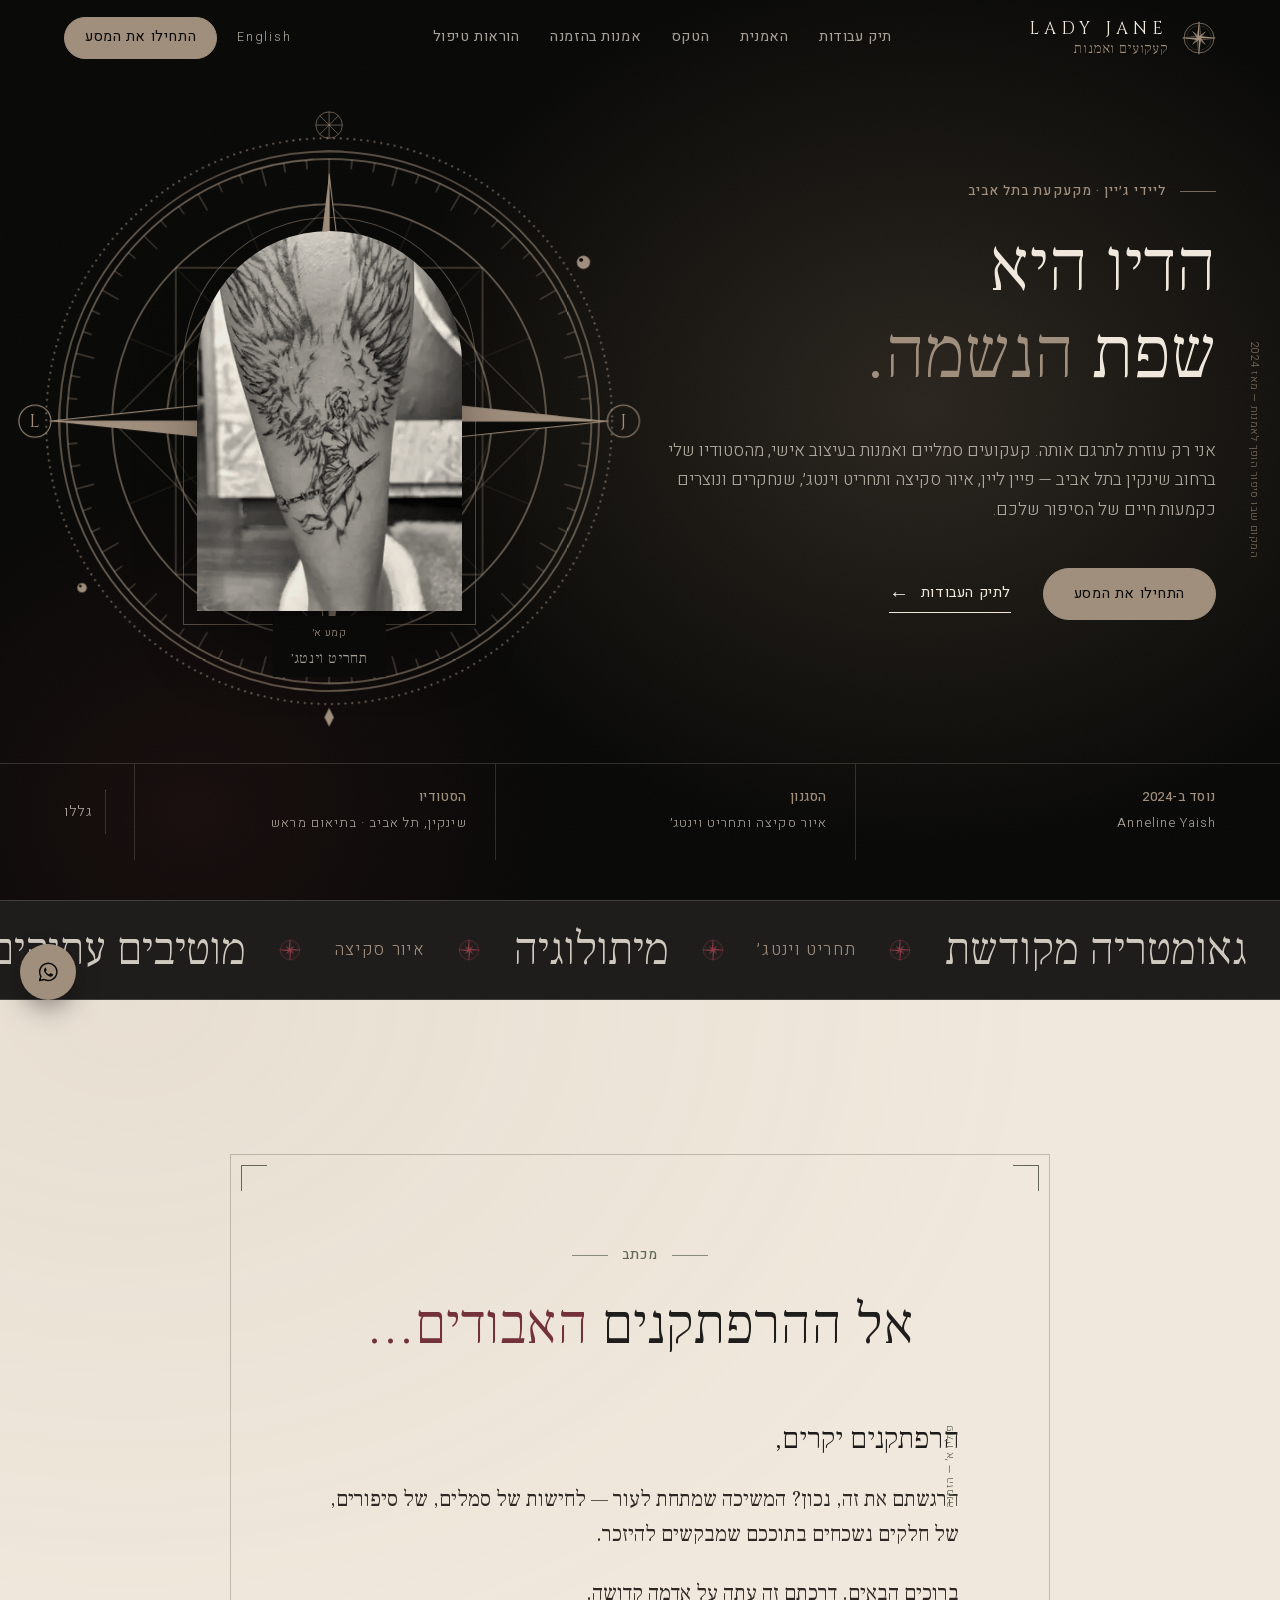
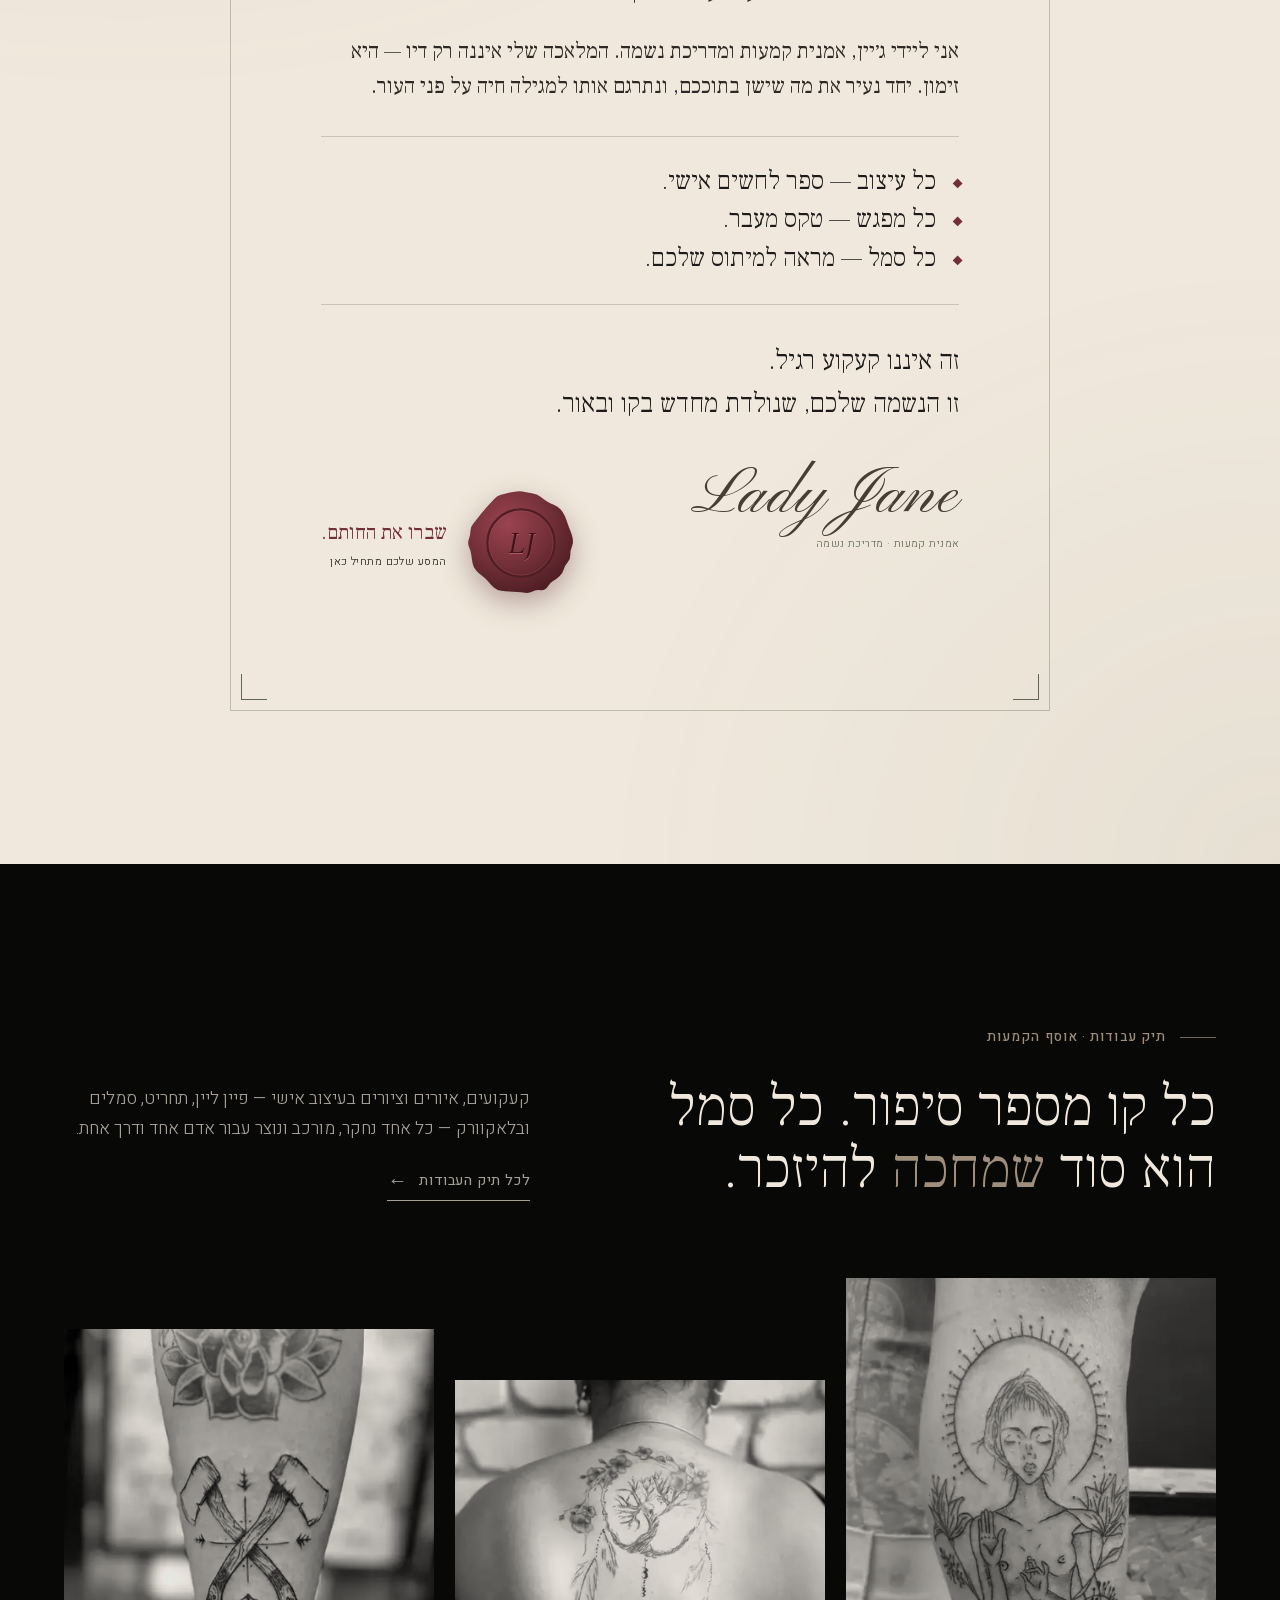
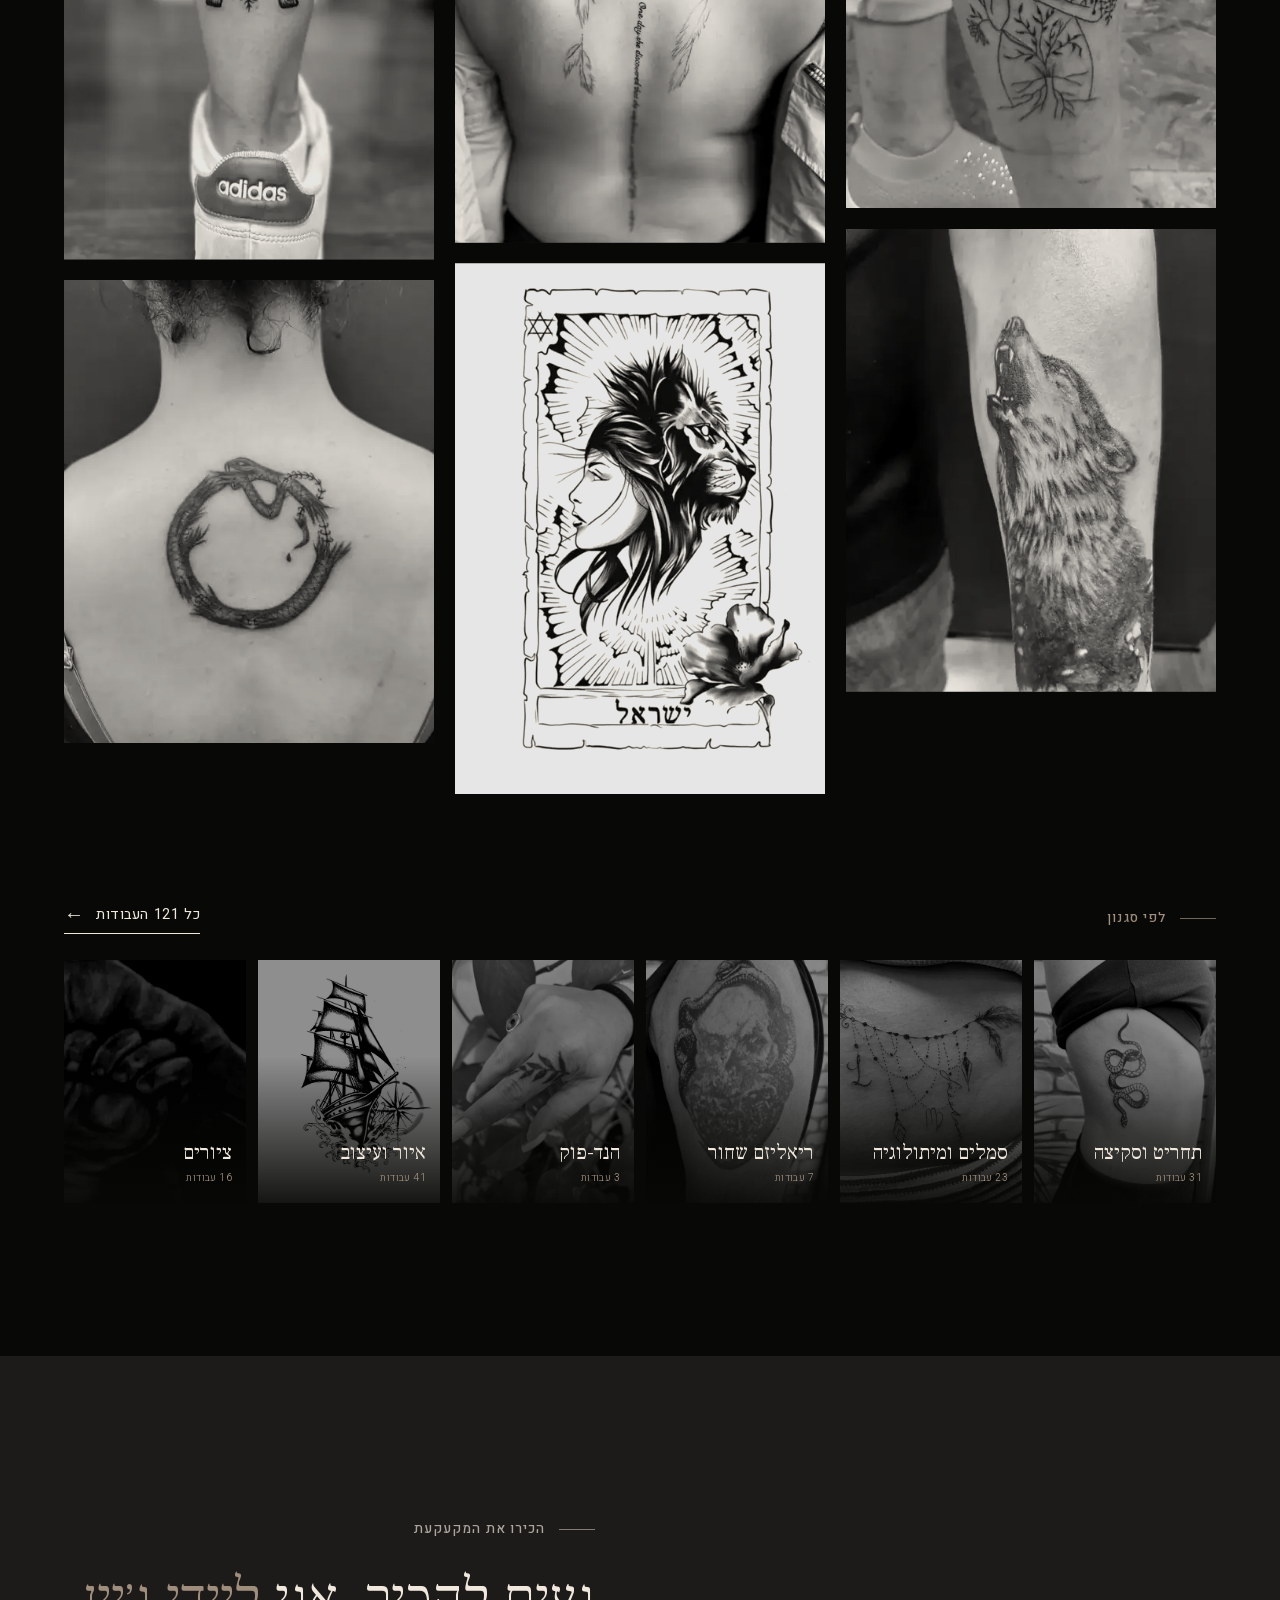
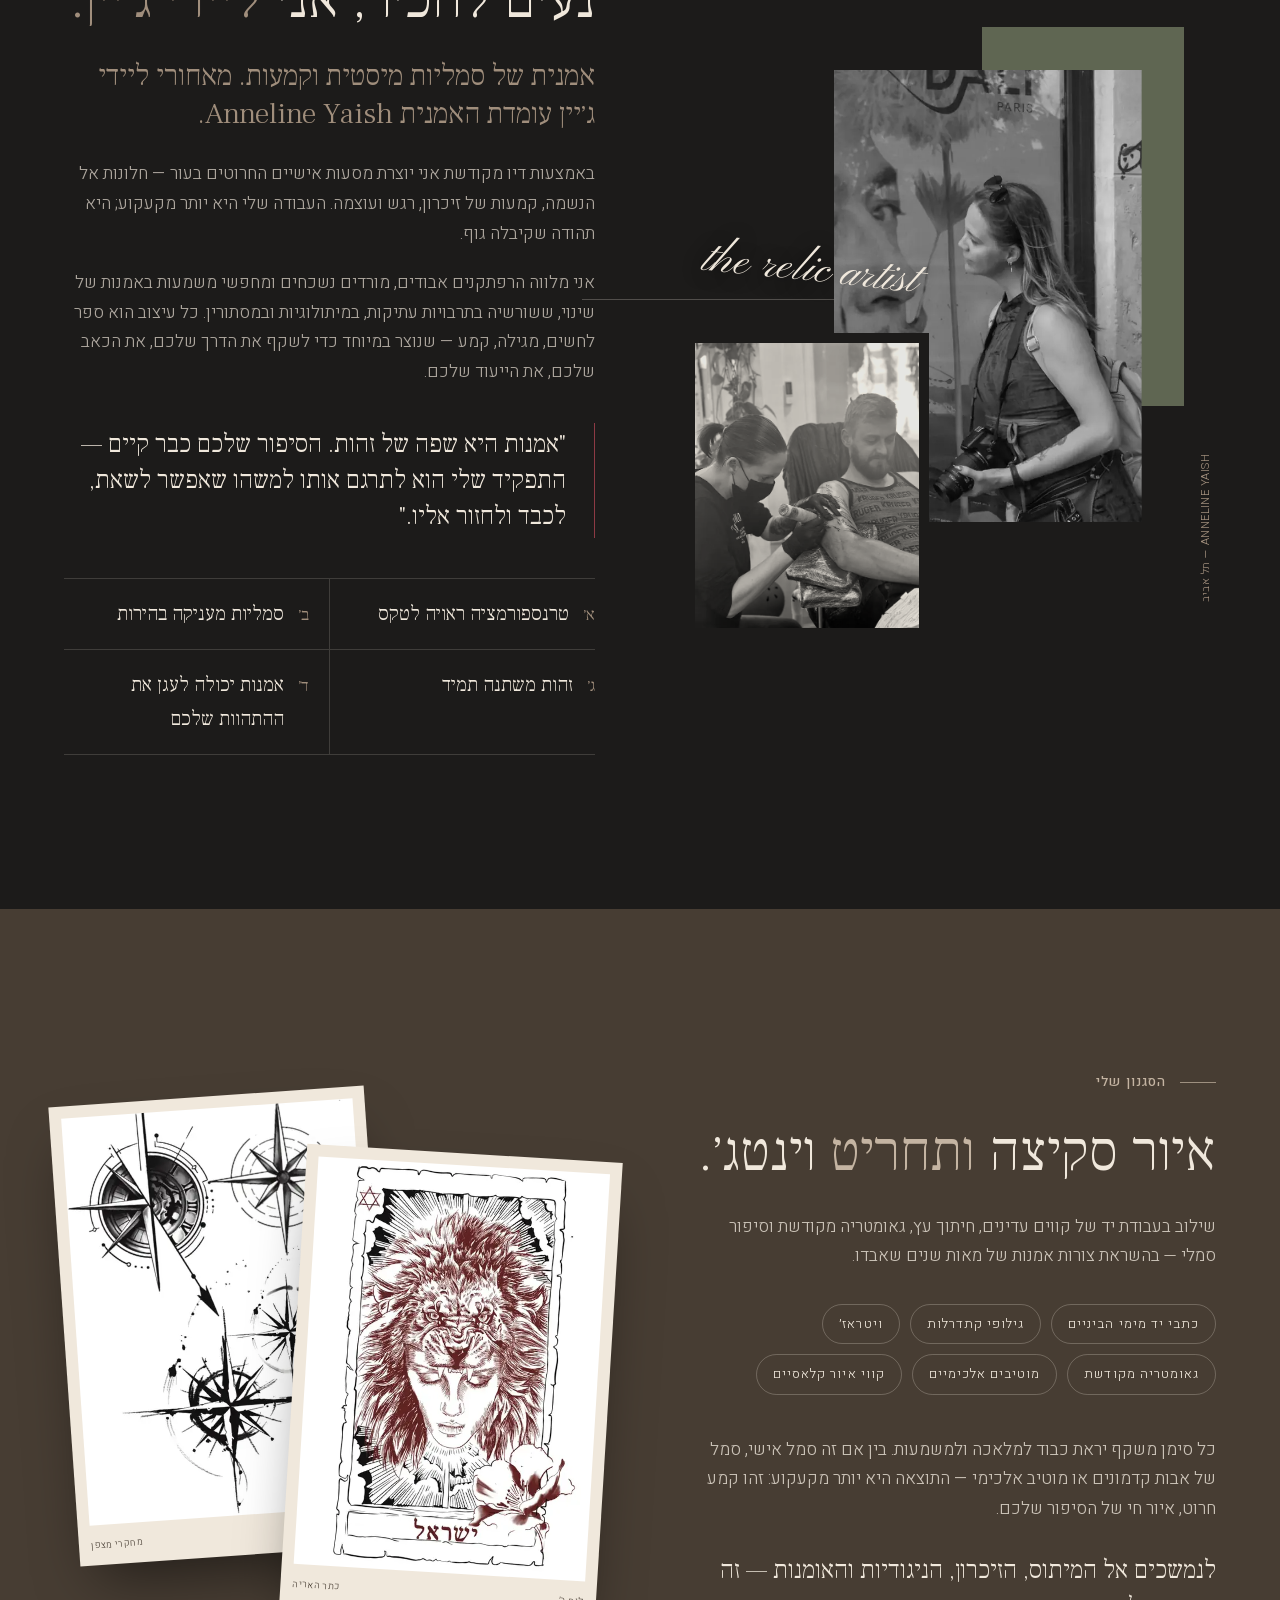
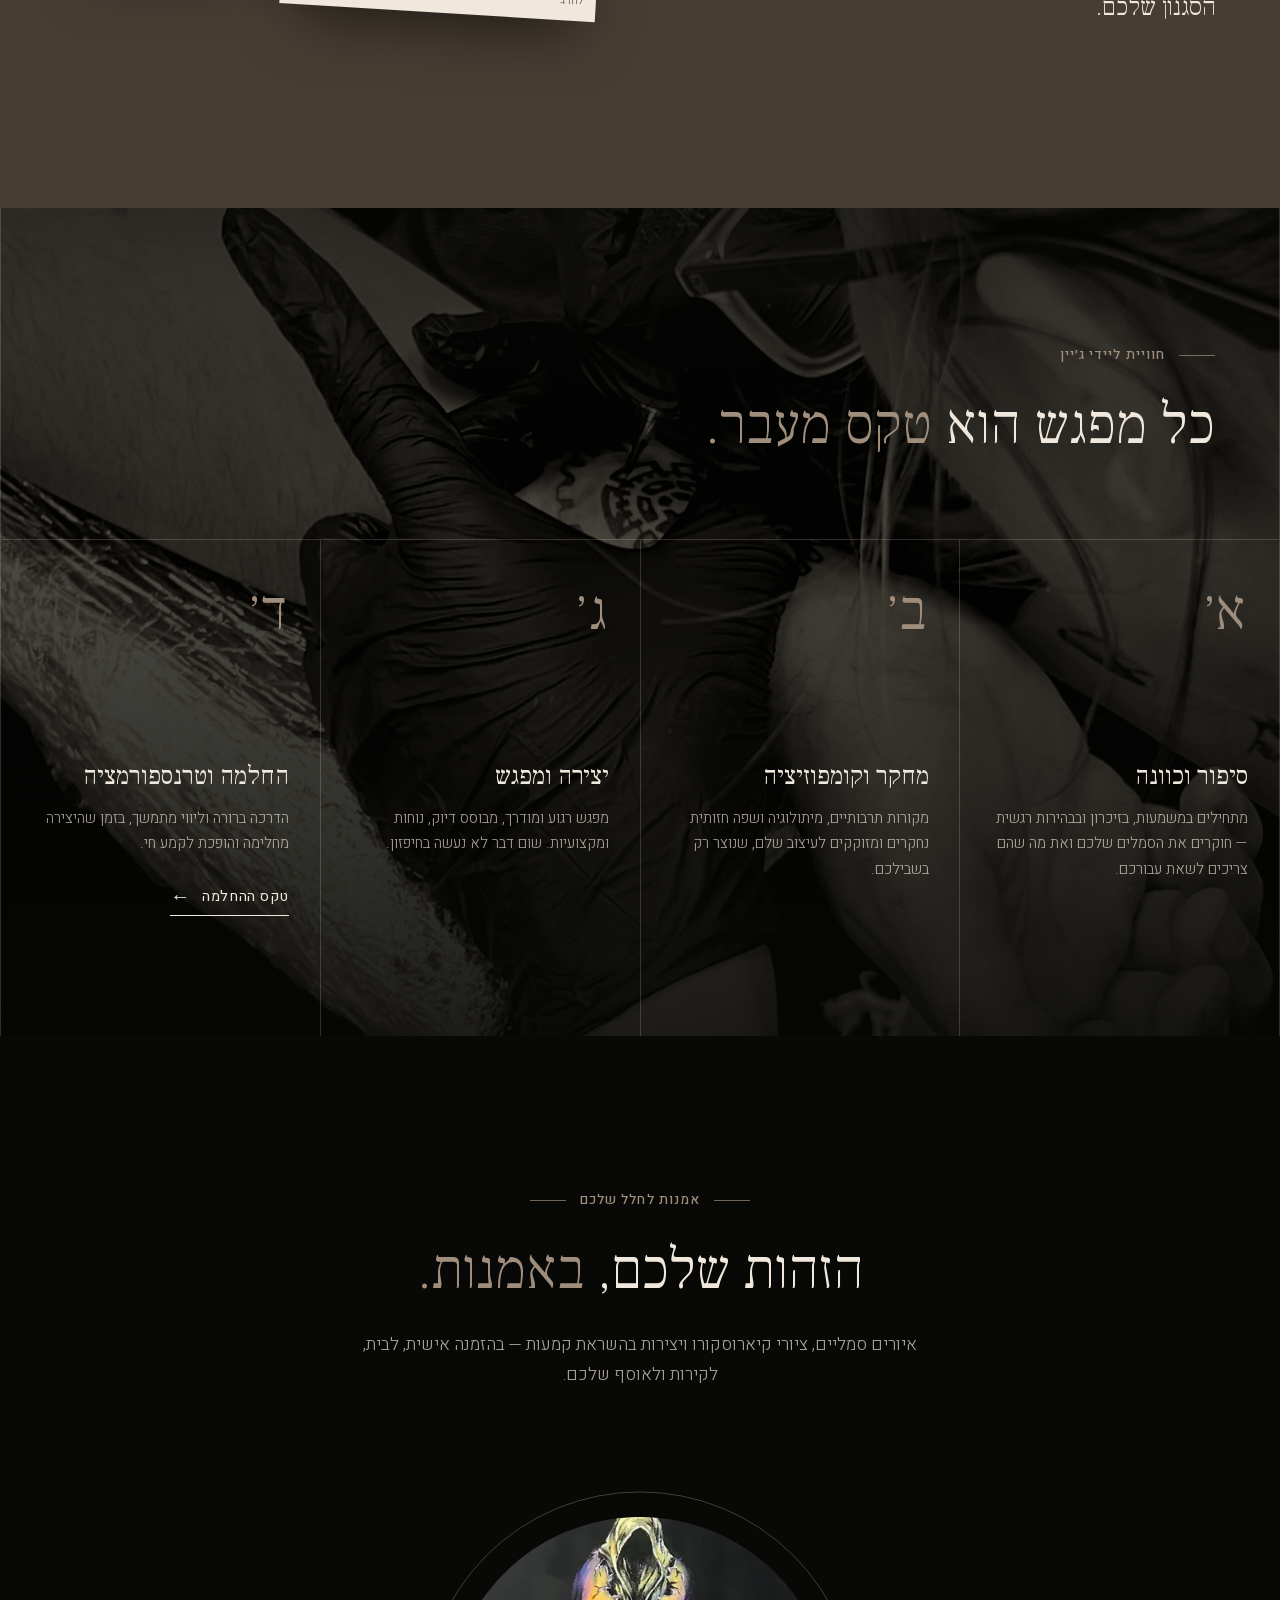
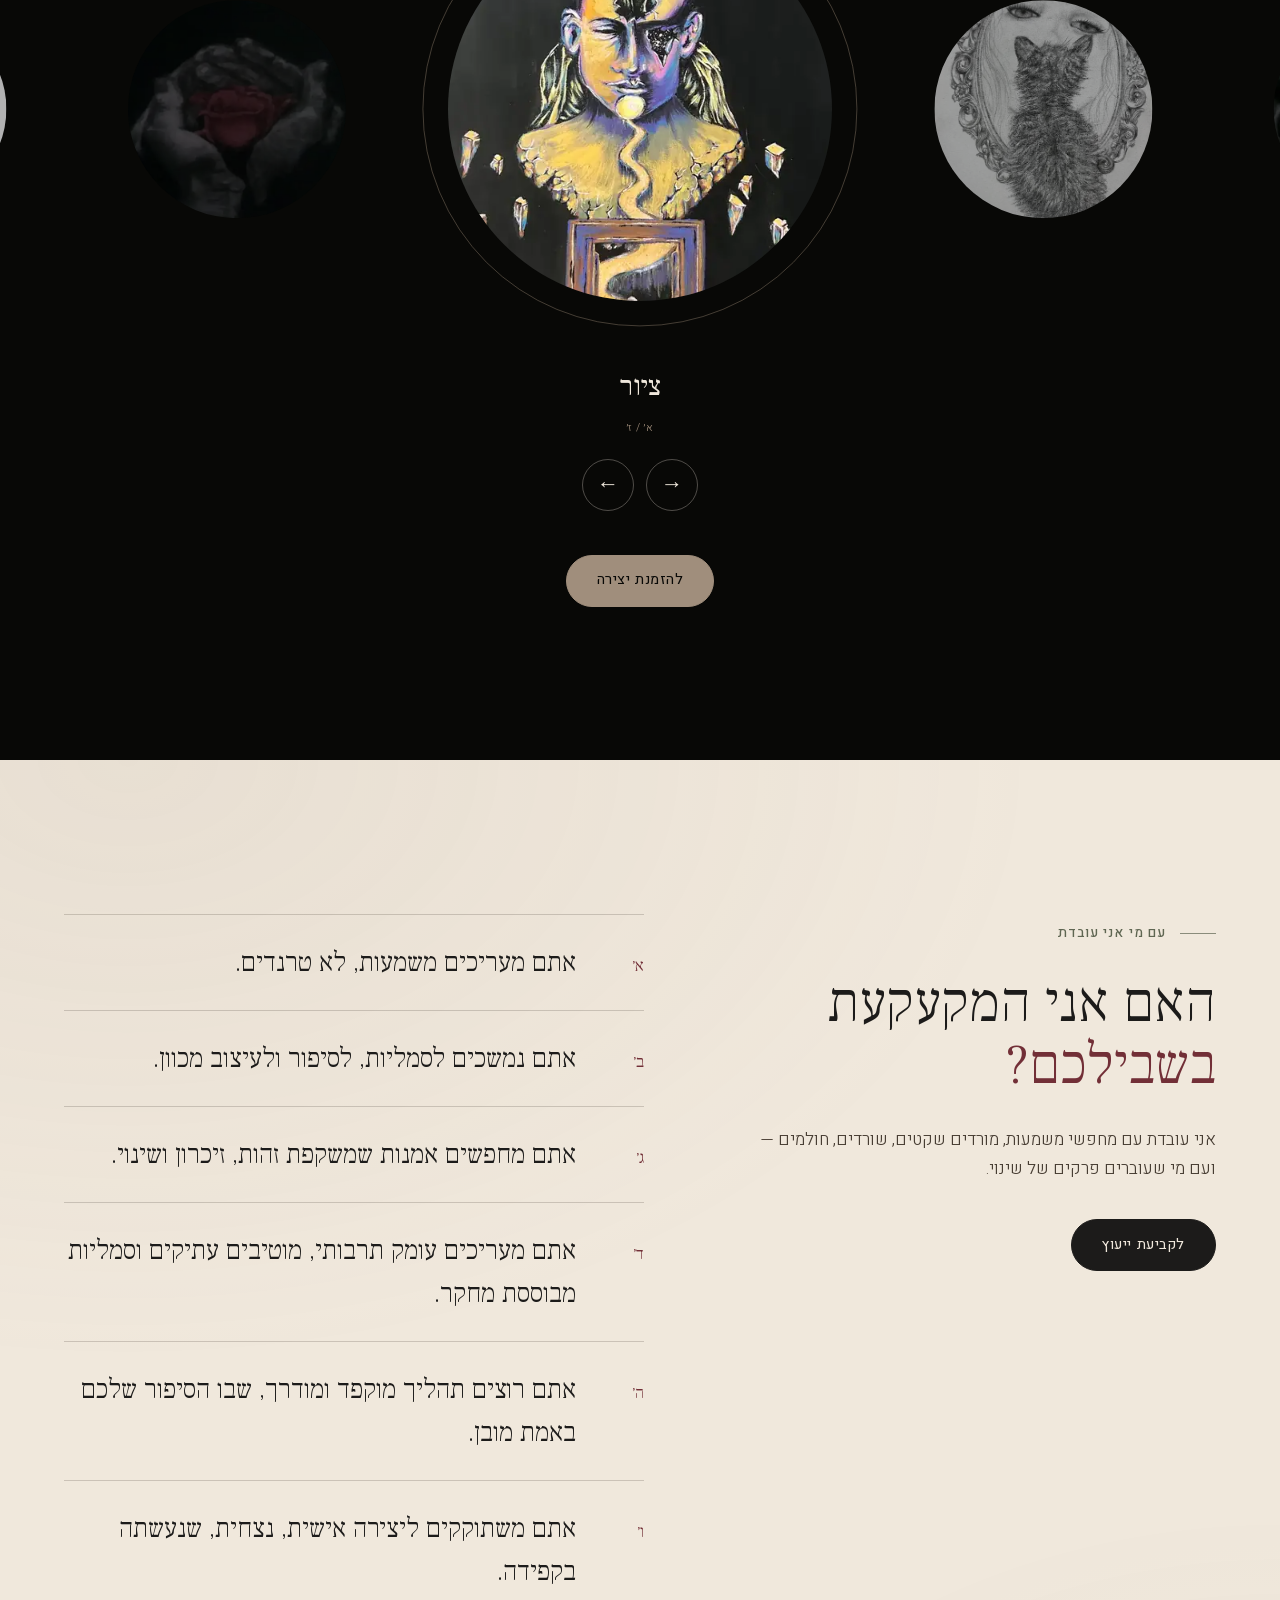
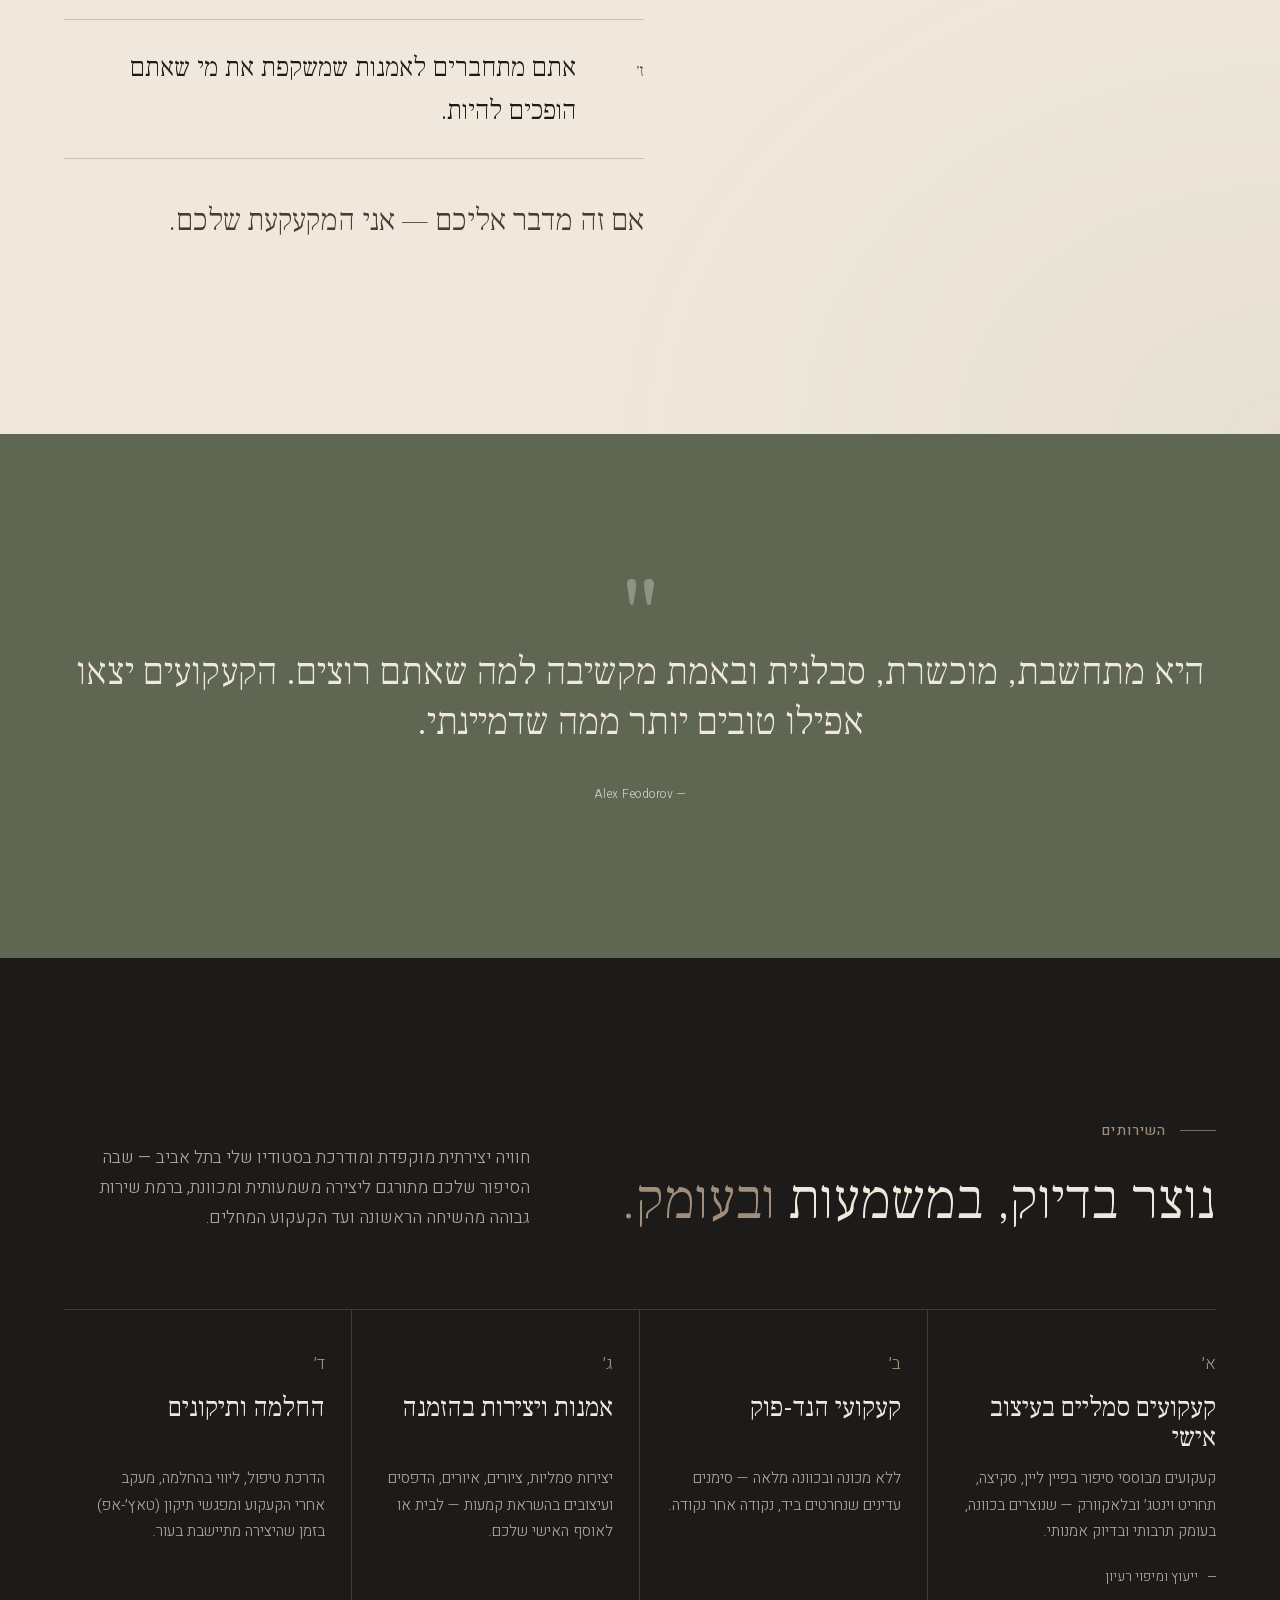
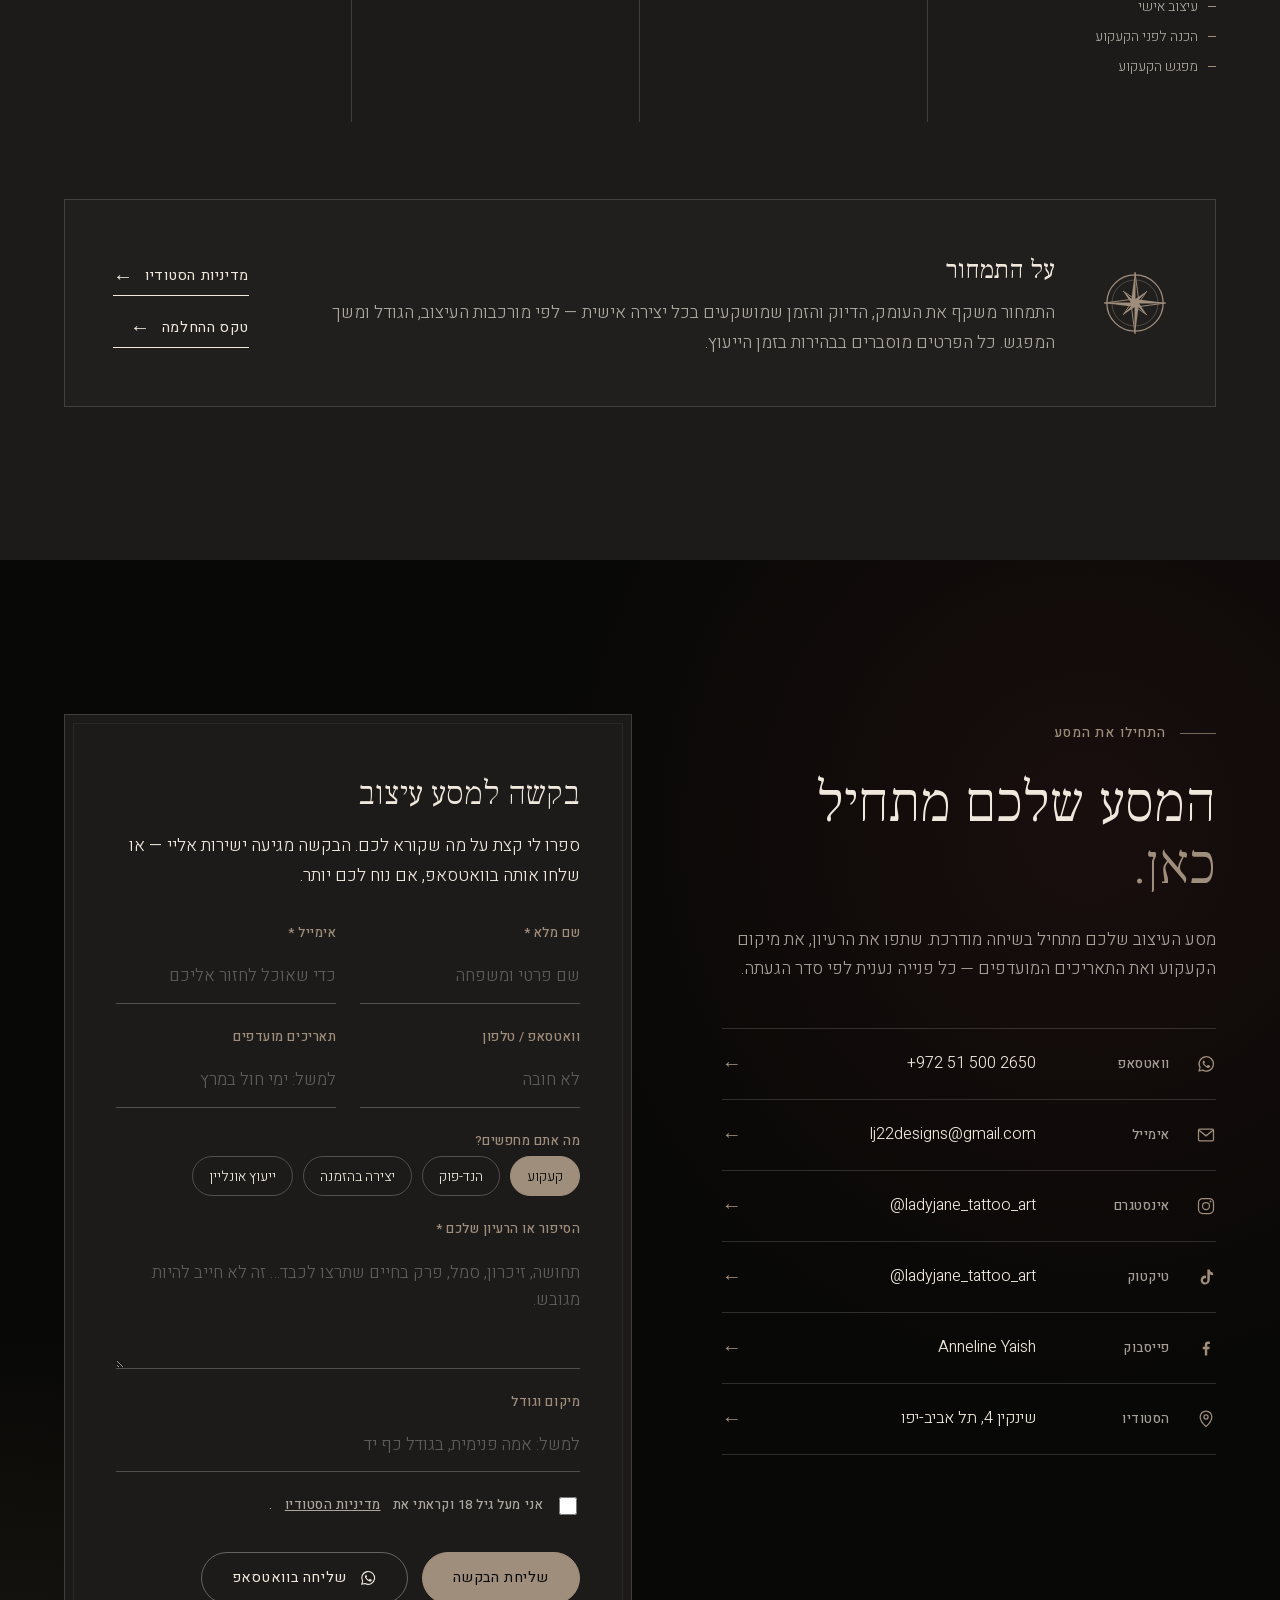
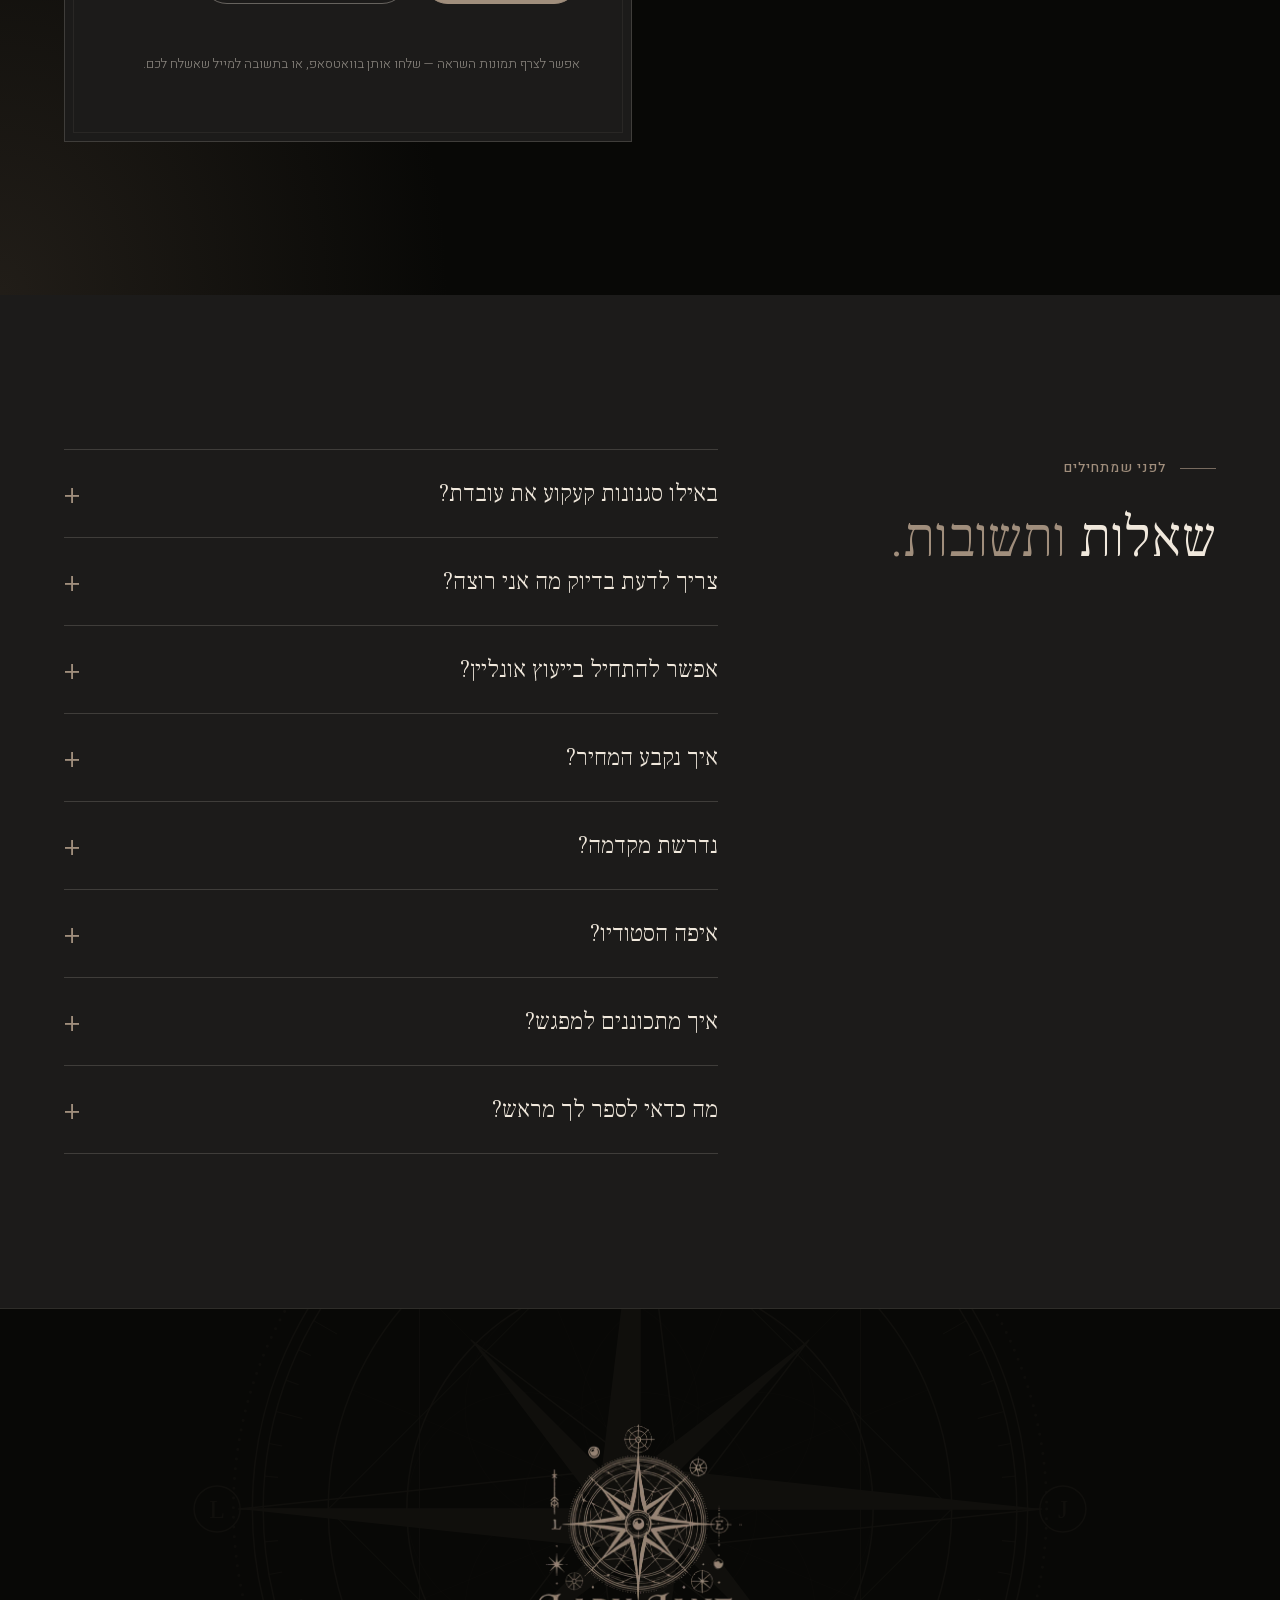
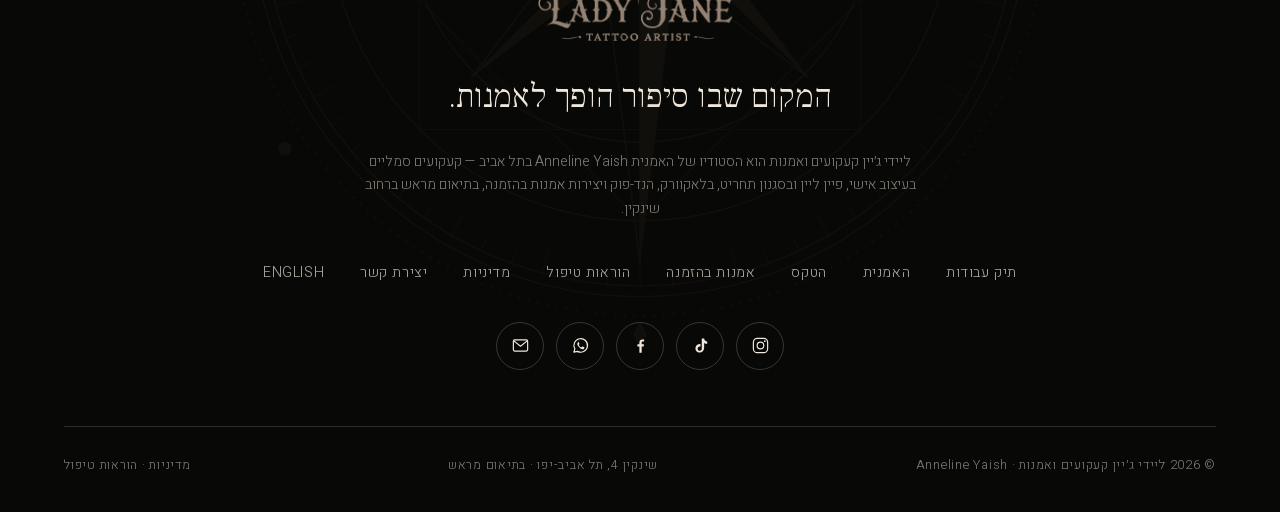
==== commit 47425672: "Trim decorative fonts and hold the compass still while the page loads - Cinzel and Pinyon Script sub" ====
--- a/he/index.html
+++ b/he/index.html
@@ -31,7 +31,7 @@
 <meta name="twitter:description" content="קעקועים בעיצוב אישי בהשראת סמלים, מיתולוגיה ותחריטים עתיקים — פיין ליין, סקיצה, בלאקוורק והנד-פוק. סטודיו ברחוב שינקין, תל אביב. קבעו ייעוץ.">
 <link rel="preload" href="../assets/fonts/frank-ruhl-libre-hebrew-normal.woff2" as="font" type="font/woff2" crossorigin>
 <link rel="preload" href="../assets/fonts/heebo-hebrew-normal.woff2" as="font" type="font/woff2" crossorigin>
-<link rel="stylesheet" href="../assets/css/style.css?v=b837b64f">
+<link rel="stylesheet" href="../assets/css/style.css?v=956ac08c">
 <script>document.documentElement.classList.add('js')</script>
 <script type="application/ld+json">{"@context":"https://schema.org","@graph":[{"@type":"WebSite","@id":"https://ladyjanetattoo.com/he/#website","url":"https://ladyjanetattoo.com/he/","name":"ליידי ג׳יין קעקועים ואמנות","alternateName":["Lady Jane","Lady Jane Tattoo","LadyJane Tattoo Art","ליידי ג׳יין קעקועים","ליידי ג׳יין"],"inLanguage":"he","publisher":{"@id":"https://ladyjanetattoo.com/#studio"}},{"@type":"TattooParlor","@id":"https://ladyjanetattoo.com/#studio","name":"Lady Jane Tattoo & Art","alternateName":["Lady Jane","Lady Jane Tattoo","LadyJane Tattoo Art","ליידי ג׳יין קעקועים","ליידי ג׳יין"],"description":"הסטודיו לקעקועים ואמנות של האמנית Anneline Yaish בתל אביב: קעקועים סמליים בעיצוב אישי, פיין ליין, סקיצה ותחריט וינטג׳, ריאליזם שחור, הנד-פוק וציורים בהזמנה. בתיאום מראש.","url":"https://ladyjanetattoo.com/he/","logo":"https://ladyjanetattoo.com/assets/img/brand/emblem.webp","image":["https://ladyjanetattoo.com/assets/img/brand/og.jpg","https://ladyjanetattoo.com/assets/img/work/engraving-01.webp","https://ladyjanetattoo.com/assets/img/work/symbolic-01.webp","https://ladyjanetattoo.com/assets/img/work/engraving-03.webp"],"telephone":"+972515002650","email":"lj22designs@gmail.com","address":{"@type":"PostalAddress","streetAddress":"שינקין 4","addressLocality":"תל אביב-יפו","addressRegion":"Tel Aviv District","addressCountry":"IL"},"areaServed":[{"@type":"City","name":"Tel Aviv-Yafo"},{"@type":"Country","name":"Israel"}],"foundingDate":"2024","founder":{"@id":"https://ladyjanetattoo.com/#anneline"},"employee":{"@id":"https://ladyjanetattoo.com/#anneline"},"knowsAbout":["Fine line tattoos","Sketch illustration tattoos","Vintage engraving tattoos","Woodcut style tattoos","Symbolic tattoos","Mythology tattoos","Sacred geometry tattoos","Blackwork realism","Hand-poke tattoos","Custom tattoo design","Chiaroscuro painting"],"hasOfferCatalog":{"@type":"OfferCatalog","name":"שירותי קעקוע ואמנות","itemListElement":[{"@type":"Offer","itemOffered":{"@type":"Service","name":"עיצוב קעקוע סמלי אישי","description":"קעקועים מבוססי סיפור בפיין ליין, איור סקיצה, תחריט וינטג׳ ובלאקוורק — מהייעוץ ומיפוי הרעיון ועד מפגש הקעקוע.","provider":{"@id":"https://ladyjanetattoo.com/#studio"},"areaServed":{"@type":"City","name":"תל אביב-יפו"}}},{"@type":"Offer","itemOffered":{"@type":"Service","name":"קעקועי פיין ליין","description":"קעקועים עדינים ומדויקים בקווים דקים, עם מוטיבים סמליים ובוטניים.","provider":{"@id":"https://ladyjanetattoo.com/#studio"},"areaServed":{"@type":"City","name":"תל אביב-יפו"}}},{"@type":"Offer","itemOffered":{"@type":"Service","name":"קעקועים בסגנון תחריט וחיתוך עץ","description":"קעקועים בהשראת איור סקיצה ותחריטי עץ, כתבי יד מימי הביניים, גילופי קתדרלות וגאומטריה מקודשת.","provider":{"@id":"https://ladyjanetattoo.com/#studio"},"areaServed":{"@type":"City","name":"תל אביב-יפו"}}},{"@type":"Offer","itemOffered":{"@type":"Service","name":"קעקועי ריאליזם שחור","description":"ריאליזם בשחור ואפור עם ניגודיות קיארוסקורו.","provider":{"@id":"https://ladyjanetattoo.com/#studio"},"areaServed":{"@type":"City","name":"תל אביב-יפו"}}},{"@type":"Offer","itemOffered":{"@type":"Service","name":"קעקועי הנד-פוק","description":"קעקועים ללא מכונה, שנחרטים ביד נקודה אחר נקודה.","provider":{"@id":"https://ladyjanetattoo.com/#studio"},"areaServed":{"@type":"City","name":"תל אביב-יפו"}}},{"@type":"Offer","itemOffered":{"@type":"Service","name":"יצירות אמנות בהזמנה","description":"ציורים, איורים והדפסים סמליים בהזמנה אישית, לבית או לאוסף פרטי.","provider":{"@id":"https://ladyjanetattoo.com/#studio"},"areaServed":{"@type":"City","name":"תל אביב-יפו"}}},{"@type":"Offer","itemOffered":{"@type":"Service","name":"ייעוץ קעקוע אונליין","description":"ייעוץ אונליין של 15 דקות לקעקועים או ליצירות אמנות ועיצוב בהזמנה.","provider":{"@id":"https://ladyjanetattoo.com/#studio"},"areaServed":{"@type":"City","name":"תל אביב-יפו"}}},{"@type":"Offer","itemOffered":{"@type":"Service","name":"ליווי בהחלמה ותיקונים","description":"הדרכת טיפול, מעקב אחרי הקעקוע ומפגשי תיקון.","provider":{"@id":"https://ladyjanetattoo.com/#studio"},"areaServed":{"@type":"City","name":"תל אביב-יפו"}}}]},"sameAs":["https://www.instagram.com/ladyjane_tattoo_art/","https://www.tiktok.com/@ladyjane_tattoo_art","https://www.facebook.com/annelineyaish22/"],"contactPoint":{"@type":"ContactPoint","contactType":"bookings","telephone":"+972515002650","email":"lj22designs@gmail.com","url":"https://ladyjanetattoo.com/he/#begin","availableLanguage":["English","Hebrew"]}},{"@type":"Person","@id":"https://ladyjanetattoo.com/#anneline","name":"Anneline Yaish","alternateName":"Lady Jane","jobTitle":"Tattoo artist and fine artist","image":"https://ladyjanetattoo.com/assets/img/artist/portrait-dali.webp","worksFor":{"@id":"https://ladyjanetattoo.com/#studio"},"sameAs":["https://www.instagram.com/ladyjane_tattoo_art/","https://www.tiktok.com/@ladyjane_tattoo_art","https://www.facebook.com/annelineyaish22/"]},{"@type":"FAQPage","@id":"https://ladyjanetattoo.com/he/#faq","inLanguage":"he","mainEntity":[{"@type":"Question","name":"באילו סגנונות קעקוע את עובדת?","acceptedAnswer":{"@type":"Answer","text":"קעקועים אישיים מבוססי סיפור בפיין ליין, איור סקיצה, תחריט וינטג׳ וחיתוך עץ, גאומטריה מקודשת, מוטיבים סמליים ומיתולוגיים, ריאליזם שחור והנד-פוק. כל עיצוב נוצר במיוחד בשבילכם."}},{"@type":"Question","name":"צריך לדעת בדיוק מה אני רוצה?","acceptedAnswer":{"@type":"Answer","text":"לא. הרבה לקוחות מגיעים עם תחושה, רעיון או כוונה סמלית. את הסיפור אנחנו מפתחים יחד — בשביל זה יש ייעוץ."}},{"@type":"Question","name":"אפשר להתחיל בייעוץ אונליין?","acceptedAnswer":{"@type":"Answer","text":"כן. יש ייעוץ אונליין של 15 דקות לקעקועים, וייעוץ נפרד ליצירות אמנות ועיצוב בהזמנה. בחרו \"ייעוץ אונליין\" בטופס או שלחו לי הודעה בוואטסאפ."}},{"@type":"Question","name":"איך נקבע המחיר?","acceptedAnswer":{"@type":"Answer","text":"לפי מורכבות העיצוב, הגודל ומשך המפגש. כל הפרטים מוסברים בזמן הייעוץ, לפני שקובעים משהו."}},{"@type":"Question","name":"נדרשת מקדמה?","acceptedAnswer":{"@type":"Answer","text":"כן — קביעת תור מחייבת מקדמה שאינה מוחזרת ומקוזזת מהמחיר הסופי. אפשר לשנות מועד פעם אחת, בהודעה של 24 שעות מראש לפחות."}},{"@type":"Question","name":"איפה הסטודיו?","acceptedAnswer":{"@type":"Answer","text":"ברחוב שינקין 4, במרכז תל אביב-יפו. המפגשים בתיאום מראש בלבד — שלחו בקשה בטופס או הודעה בוואטסאפ כדי לקבוע."}},{"@type":"Question","name":"איך מתכוננים למפגש?","acceptedAnswer":{"@type":"Answer","text":"אכלו לפני, הביאו מים וחטיפים, והגיעו עם עור נקי ובגדים נוחים. בלי אלכוהול, ובלי אימון כושר כבד ממש לפני. אם אתם לחוצים — ספרו לי, אני כאן בשבילכם."}},{"@type":"Question","name":"מה כדאי לספר לך מראש?","acceptedAnswer":{"@type":"Answer","text":"שתפו אותי בכל אלרגיה או מצב רפואי, וספרו לי אם יש היריון או הנקה. לקוחות עם סוכרת יתבקשו להביא אישור מרופא. יש להיות מעל גיל 18 עם תעודה מזהה."}}]}]}</script>
 </head>
--- a/assets/css/style.css
+++ b/assets/css/style.css
@@ -7,17 +7,17 @@
    ========================================================================== */
 
 /* Fonts are self-hosted (assets/fonts) so text never waits on a third-party server.
-   Latin and Hebrew subsets only; unicode-range means each page downloads just what it uses. */
-@font-face { font-family: 'Cinzel'; font-style: normal; font-weight: 400 500; font-display: swap; src: url("../fonts/cinzel-latin-ext-normal.woff2") format('woff2'); unicode-range: U+0100-02BA, U+02BD-02C5, U+02C7-02CC, U+02CE-02D7, U+02DD-02FF, U+0304, U+0308, U+0329, U+1D00-1DBF, U+1E00-1E9F, U+1EF2-1EFF, U+2020, U+20A0-20AB, U+20AD-20C4, U+2113, U+2C60-2C7F, U+A720-A7FF; }
-@font-face { font-family: 'Cinzel'; font-style: normal; font-weight: 400 500; font-display: swap; src: url("../fonts/cinzel-latin-normal.woff2") format('woff2'); unicode-range: U+0000-00FF, U+0131, U+0152-0153, U+02BB-02BC, U+02C6, U+02DA, U+02DC, U+0304, U+0308, U+0329, U+2000-206F, U+20AC, U+2122, U+2191, U+2193, U+2212, U+2215, U+FEFF, U+FFFD; }
+   Latin and Hebrew subsets only; unicode-range means each page downloads just what it uses.
+   Cinzel and Pinyon Script are trimmed to basic Latin (A–Z, a–z, digits, punctuation) — fine for the brand,
+   labels and signature; re-fetch them from Google Fonts with ?text= if they ever need other characters. */
+@font-face { font-family: 'Cinzel'; font-style: normal; font-weight: 400 500; font-display: swap; src: url("../fonts/cinzel-subset.woff2") format('woff2'); }
+@font-face { font-family: 'Pinyon Script'; font-style: normal; font-weight: 400; font-display: swap; src: url("../fonts/pinyon-script-subset.woff2") format('woff2'); }
 @font-face { font-family: 'Cormorant Garamond'; font-style: italic; font-weight: 300 500; font-display: swap; src: url("../fonts/cormorant-garamond-latin-ext-italic.woff2") format('woff2'); unicode-range: U+0100-02BA, U+02BD-02C5, U+02C7-02CC, U+02CE-02D7, U+02DD-02FF, U+0304, U+0308, U+0329, U+1D00-1DBF, U+1E00-1E9F, U+1EF2-1EFF, U+2020, U+20A0-20AB, U+20AD-20C4, U+2113, U+2C60-2C7F, U+A720-A7FF; }
 @font-face { font-family: 'Cormorant Garamond'; font-style: italic; font-weight: 300 500; font-display: swap; src: url("../fonts/cormorant-garamond-latin-italic.woff2") format('woff2'); unicode-range: U+0000-00FF, U+0131, U+0152-0153, U+02BB-02BC, U+02C6, U+02DA, U+02DC, U+0304, U+0308, U+0329, U+2000-206F, U+20AC, U+2122, U+2191, U+2193, U+2212, U+2215, U+FEFF, U+FFFD; }
 @font-face { font-family: 'Cormorant Garamond'; font-style: normal; font-weight: 300 500; font-display: swap; src: url("../fonts/cormorant-garamond-latin-ext-normal.woff2") format('woff2'); unicode-range: U+0100-02BA, U+02BD-02C5, U+02C7-02CC, U+02CE-02D7, U+02DD-02FF, U+0304, U+0308, U+0329, U+1D00-1DBF, U+1E00-1E9F, U+1EF2-1EFF, U+2020, U+20A0-20AB, U+20AD-20C4, U+2113, U+2C60-2C7F, U+A720-A7FF; }
 @font-face { font-family: 'Cormorant Garamond'; font-style: normal; font-weight: 300 500; font-display: swap; src: url("../fonts/cormorant-garamond-latin-normal.woff2") format('woff2'); unicode-range: U+0000-00FF, U+0131, U+0152-0153, U+02BB-02BC, U+02C6, U+02DA, U+02DC, U+0304, U+0308, U+0329, U+2000-206F, U+20AC, U+2122, U+2191, U+2193, U+2212, U+2215, U+FEFF, U+FFFD; }
 @font-face { font-family: 'Jost'; font-style: normal; font-weight: 300 500; font-display: swap; src: url("../fonts/jost-latin-ext-normal.woff2") format('woff2'); unicode-range: U+0100-02BA, U+02BD-02C5, U+02C7-02CC, U+02CE-02D7, U+02DD-02FF, U+0304, U+0308, U+0329, U+1D00-1DBF, U+1E00-1E9F, U+1EF2-1EFF, U+2020, U+20A0-20AB, U+20AD-20C4, U+2113, U+2C60-2C7F, U+A720-A7FF; }
 @font-face { font-family: 'Jost'; font-style: normal; font-weight: 300 500; font-display: swap; src: url("../fonts/jost-latin-normal.woff2") format('woff2'); unicode-range: U+0000-00FF, U+0131, U+0152-0153, U+02BB-02BC, U+02C6, U+02DA, U+02DC, U+0304, U+0308, U+0329, U+2000-206F, U+20AC, U+2122, U+2191, U+2193, U+2212, U+2215, U+FEFF, U+FFFD; }
-@font-face { font-family: 'Pinyon Script'; font-style: normal; font-weight: 400; font-display: swap; src: url("../fonts/pinyon-script-latin-ext-normal.woff2") format('woff2'); unicode-range: U+0100-02BA, U+02BD-02C5, U+02C7-02CC, U+02CE-02D7, U+02DD-02FF, U+0304, U+0308, U+0329, U+1D00-1DBF, U+1E00-1E9F, U+1EF2-1EFF, U+2020, U+20A0-20AB, U+20AD-20C4, U+2113, U+2C60-2C7F, U+A720-A7FF; }
-@font-face { font-family: 'Pinyon Script'; font-style: normal; font-weight: 400; font-display: swap; src: url("../fonts/pinyon-script-latin-normal.woff2") format('woff2'); unicode-range: U+0000-00FF, U+0131, U+0152-0153, U+02BB-02BC, U+02C6, U+02DA, U+02DC, U+0304, U+0308, U+0329, U+2000-206F, U+20AC, U+2122, U+2191, U+2193, U+2212, U+2215, U+FEFF, U+FFFD; }
 @font-face { font-family: 'Frank Ruhl Libre'; font-style: normal; font-weight: 300 500; font-display: swap; src: url("../fonts/frank-ruhl-libre-hebrew-normal.woff2") format('woff2'); unicode-range: U+0307-0308, U+0590-05FF, U+200C-2010, U+20AA, U+25CC, U+FB1D-FB4F; }
 @font-face { font-family: 'Frank Ruhl Libre'; font-style: normal; font-weight: 300 500; font-display: swap; src: url("../fonts/frank-ruhl-libre-latin-ext-normal.woff2") format('woff2'); unicode-range: U+0100-02BA, U+02BD-02C5, U+02C7-02CC, U+02CE-02D7, U+02DD-02FF, U+0304, U+0308, U+0329, U+1D00-1DBF, U+1E00-1E9F, U+1EF2-1EFF, U+2020, U+20A0-20AB, U+20AD-20C4, U+2113, U+2C60-2C7F, U+A720-A7FF; }
 @font-face { font-family: 'Frank Ruhl Libre'; font-style: normal; font-weight: 300 500; font-display: swap; src: url("../fonts/frank-ruhl-libre-latin-normal.woff2") format('woff2'); unicode-range: U+0000-00FF, U+0131, U+0152-0153, U+02BB-02BC, U+02C6, U+02DA, U+02DC, U+0304, U+0308, U+0329, U+2000-206F, U+20AC, U+2122, U+2191, U+2193, U+2212, U+2215, U+FEFF, U+FFFD; }
@@ -281,7 +281,7 @@
 .compass .c-pupil { fill: currentColor; }
 .compass .c-glint { fill: var(--compass-bg); opacity: .8; }
 .compass .c-letter { font-family: var(--f-caps); font-size: 19px; fill: currentColor; }
-.compass-spin { transform-origin: 0 0; animation: spin 360s linear infinite; }
+.compass-spin { transform-origin: 0 0; animation: spin 360s linear 5s infinite; }
 @keyframes spin { to { transform: rotate(360deg); } }
 
 /* decorative copies use one cached background image instead of inline SVG */
